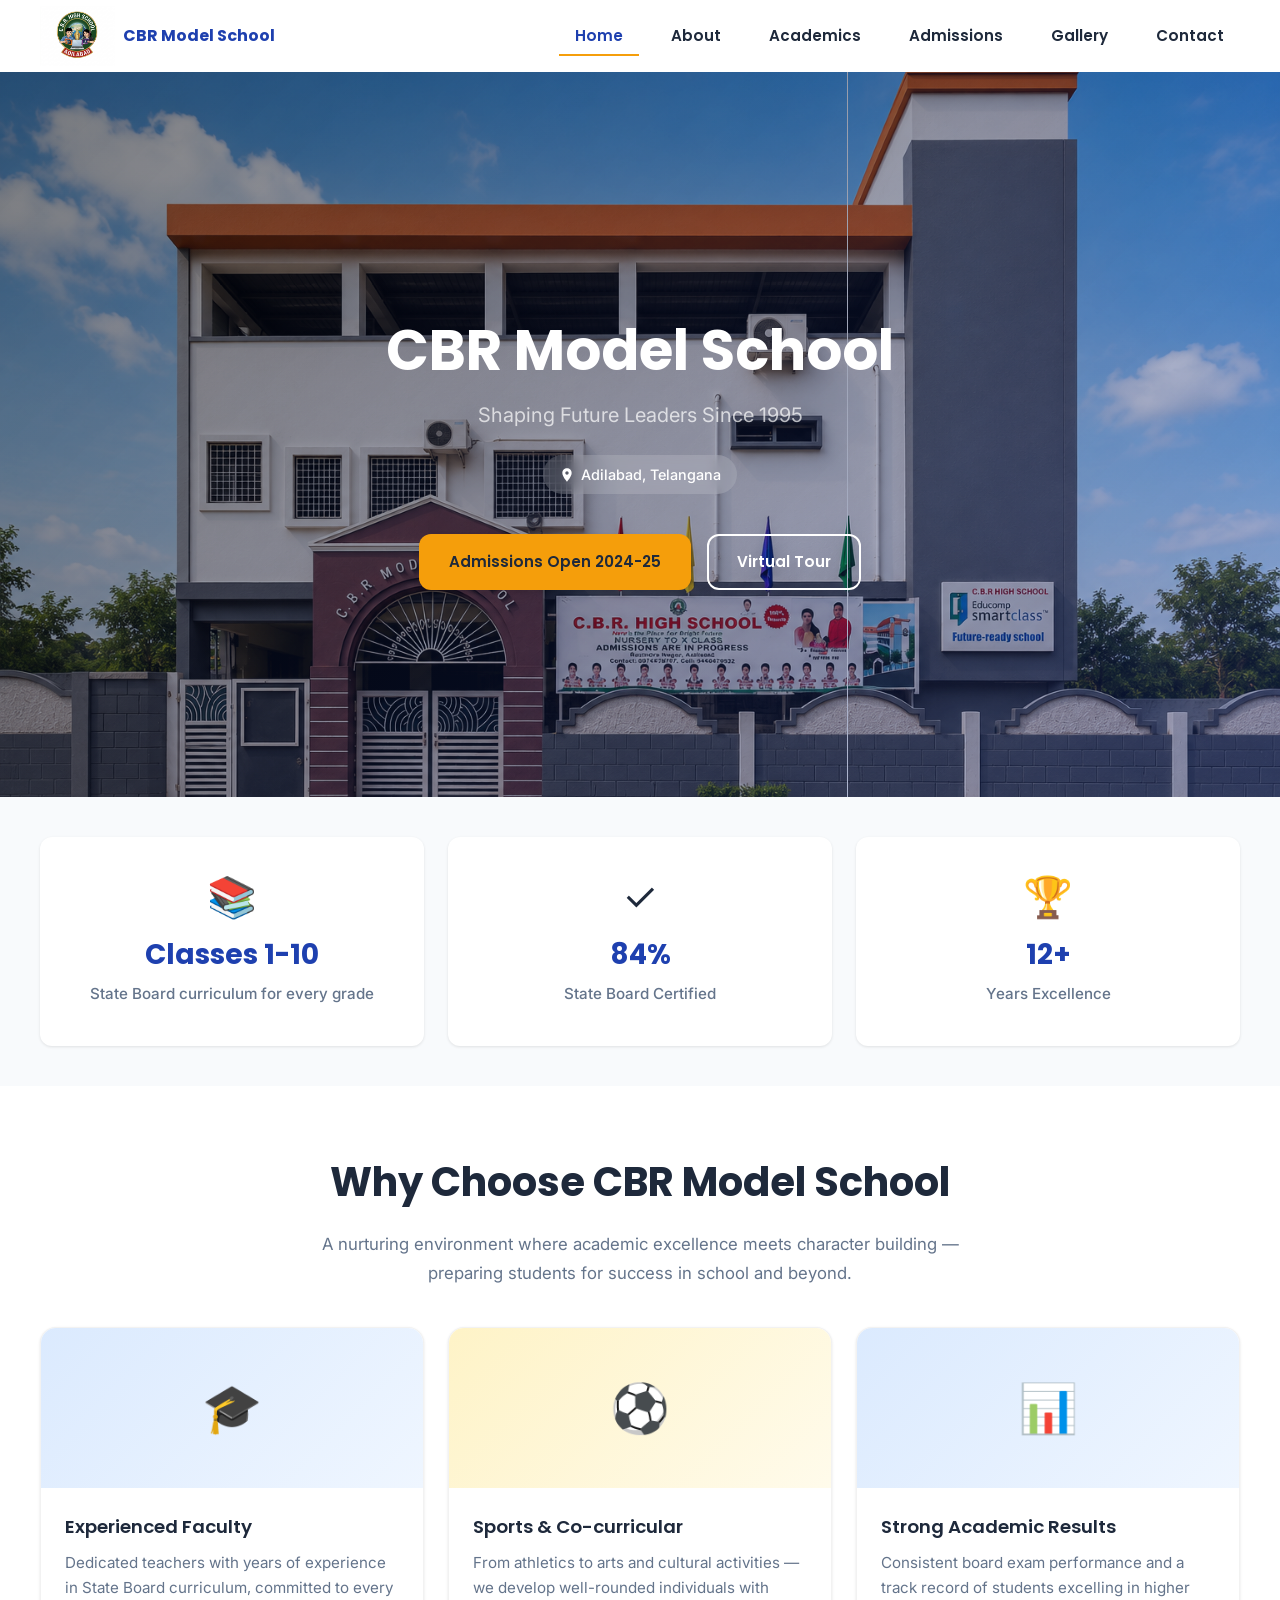
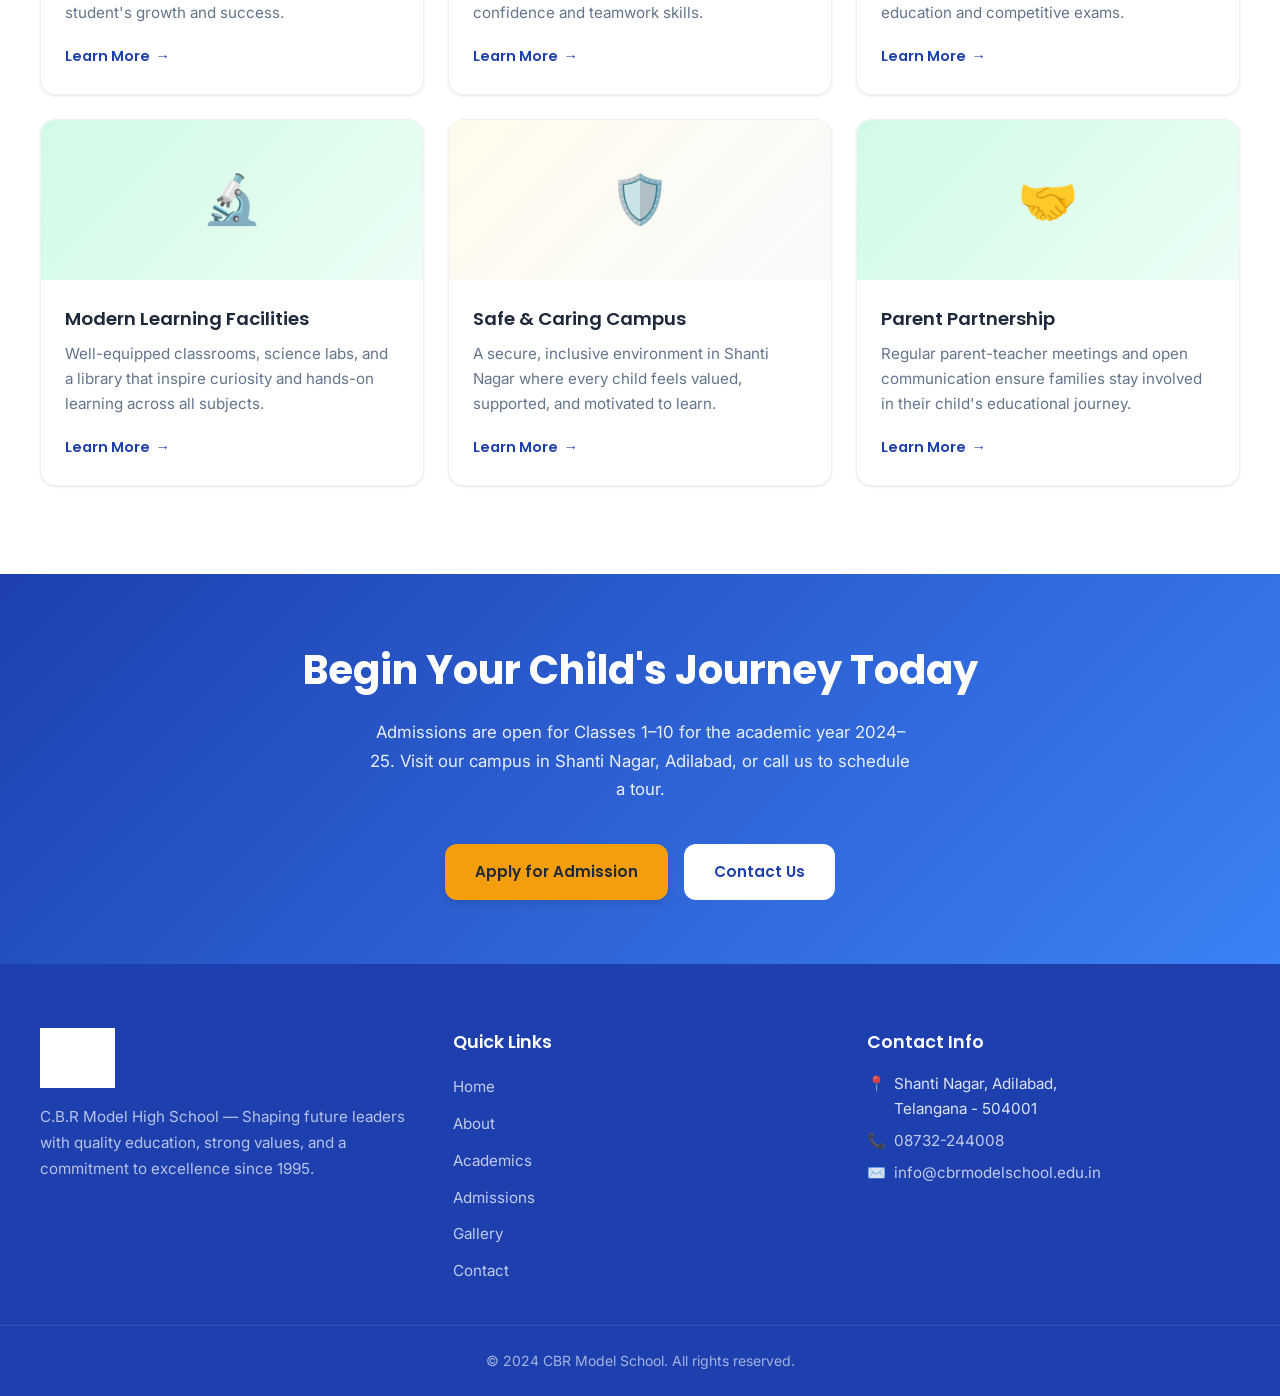
==== index.html @ 26ffc4a9 "Add CBR Model School homepage and site foundation. Ship the production-ready landing page with style" ====
<!DOCTYPE html>
<html lang="en">
<head>
  <meta charset="UTF-8">
  <meta name="viewport" content="width=device-width, initial-scale=1.0">
  <meta name="description" content="CBR Model High School in Adilabad, Telangana — Classes 1-10, State Board. Shaping future leaders with quality education since 1995.">
  <meta name="keywords" content="CBR Model School, Adilabad school, Telangana education, State Board school, classes 1-10">
  <meta name="author" content="CBR Model School">

  <!-- Open Graph / Social Sharing -->
  <meta property="og:type" content="website">
  <meta property="og:title" content="CBR Model School - Adilabad | Classes 1-10 State Board">
  <meta property="og:description" content="C.B.R Model High School — Co-educational private school offering State Board education from Classes 1-10 in Shanti Nagar, Adilabad.">
  <meta property="og:image" content="images/hero-building.png">
  <meta property="og:locale" content="en_IN">
  <meta name="twitter:card" content="summary_large_image">
  <meta name="twitter:title" content="CBR Model School - Adilabad">
  <meta name="twitter:description" content="Shaping Future Leaders Since 1995 — Classes 1-10, State Board">

  <title>CBR Model School - Adilabad | Classes 1-10 State Board</title>

  <!-- Google Fonts -->
  <link rel="preconnect" href="https://fonts.googleapis.com">
  <link rel="preconnect" href="https://fonts.gstatic.com" crossorigin>
  <link href="https://fonts.googleapis.com/css2?family=Inter:wght@300;400;500&family=Poppins:wght@400;600;700&display=swap" rel="stylesheet">

  <!-- Stylesheets -->
  <link rel="stylesheet" href="css/reset.css">
  <link rel="stylesheet" href="css/variables.css">
  <link rel="stylesheet" href="css/style.css">

  <!-- Favicon (to be added) -->
  <!-- <link rel="icon" href="images/favicon.ico" type="image/x-icon"> -->
</head>
<body>

  <!-- Skip to main content -->
  <a href="#main-content" class="skip-link">Skip to main content</a>

  <!-- ================================================================
       Header / Navigation
       ================================================================ -->
  <header class="site-header" role="banner">
    <div class="container navbar">
      <a href="#hero" class="navbar__logo" aria-label="CBR Model School — Home">
        <img src="images/logo.png" alt="CBR Model School logo" width="60" height="60">
        <span class="navbar__brand">CBR Model School</span>
      </a>

      <button
        class="nav-toggle"
        type="button"
        aria-label="Toggle navigation menu"
        aria-expanded="false"
        aria-controls="primary-navigation"
      >
        <span class="nav-toggle__line"></span>
        <span class="nav-toggle__line"></span>
        <span class="nav-toggle__line"></span>
      </button>

      <nav id="primary-navigation" class="nav-menu" aria-label="Primary navigation">
        <a href="#hero" class="nav-link is-active">Home</a>
        <a href="about.html" class="nav-link">About</a>
        <a href="academics.html" class="nav-link">Academics</a>
        <a href="admissions.html" class="nav-link">Admissions</a>
        <a href="gallery.html" class="nav-link">Gallery</a>
        <a href="contact.html" class="nav-link">Contact</a>
      </nav>
    </div>
  </header>

  <!-- ================================================================
       Main Content
       ================================================================ -->
  <main id="main-content">

    <!-- Hero Section -->
    <section id="hero" class="hero" aria-label="Welcome">
      <div class="hero__background" aria-hidden="true"></div>
      <div class="hero__overlay" aria-hidden="true"></div>

      <div class="hero__content">
        <h1 class="hero__title">CBR Model School</h1>
        <p class="hero__tagline">Shaping Future Leaders Since 1995</p>

        <div class="hero__location">
          <svg width="16" height="16" viewBox="0 0 24 24" fill="currentColor" aria-hidden="true">
            <path d="M12 2C8.13 2 5 5.13 5 9c0 5.25 7 13 7 13s7-7.75 7-13c0-3.87-3.13-7-7-7zm0 9.5c-1.38 0-2.5-1.12-2.5-2.5s1.12-2.5 2.5-2.5 2.5 1.12 2.5 2.5-1.12 2.5-2.5 2.5z"/>
          </svg>
          Adilabad, Telangana
        </div>

        <div class="hero__actions">
          <a href="admissions.html" class="btn btn--primary">Admissions Open 2024-25</a>
          <a href="gallery.html" class="btn btn--outline">Virtual Tour</a>
        </div>
      </div>
    </section>

    <!-- Quick Stats -->
    <section id="stats" class="stats section" aria-labelledby="stats-heading">
      <div class="container">
        <h2 id="stats-heading" class="visually-hidden">School Highlights</h2>
        <div class="stats__grid">

          <article class="stat-card">
            <div class="stat-card__icon" aria-hidden="true">📚</div>
            <p class="stat-card__number">Classes 1-10</p>
            <p class="stat-card__label">State Board curriculum for every grade</p>
          </article>

          <article class="stat-card">
            <div class="stat-card__icon" aria-hidden="true">✓</div>
            <p class="stat-card__number">
              <span data-count="100" data-suffix="%">0%</span>
            </p>
            <p class="stat-card__label">State Board Certified</p>
          </article>

          <article class="stat-card">
            <div class="stat-card__icon" aria-hidden="true">🏆</div>
            <p class="stat-card__number">
              <span data-count="15" data-suffix="+">0+</span>
            </p>
            <p class="stat-card__label">Years Excellence</p>
          </article>

        </div>
      </div>
    </section>

    <!-- Why Choose Us -->
    <section id="features" class="features section" aria-labelledby="features-heading">
      <div class="container">
        <header class="section__header">
          <h2 id="features-heading" class="section__title">Why Choose CBR Model School</h2>
          <p class="section__subtitle">
            A nurturing environment where academic excellence meets character building —
            preparing students for success in school and beyond.
          </p>
        </header>

        <div class="features__grid">

          <article class="feature-card">
            <div class="feature-card__image feature-card__image--blue" aria-hidden="true">🎓</div>
            <div class="feature-card__body">
              <h3 class="feature-card__title">Experienced Faculty</h3>
              <p class="feature-card__text">
                Dedicated teachers with years of experience in State Board curriculum,
                committed to every student's growth and success.
              </p>
              <a href="about.html" class="feature-card__link">
                Learn More <span aria-hidden="true">→</span>
              </a>
            </div>
          </article>

          <article class="feature-card">
            <div class="feature-card__image feature-card__image--green" aria-hidden="true">🔬</div>
            <div class="feature-card__body">
              <h3 class="feature-card__title">Modern Learning Facilities</h3>
              <p class="feature-card__text">
                Well-equipped classrooms, science labs, and a library that inspire
                curiosity and hands-on learning across all subjects.
              </p>
              <a href="academics.html" class="feature-card__link">
                Learn More <span aria-hidden="true">→</span>
              </a>
            </div>
          </article>

          <article class="feature-card">
            <div class="feature-card__image feature-card__image--orange" aria-hidden="true">⚽</div>
            <div class="feature-card__body">
              <h3 class="feature-card__title">Sports &amp; Co-curricular</h3>
              <p class="feature-card__text">
                From athletics to arts and cultural activities — we develop well-rounded
                individuals with confidence and teamwork skills.
              </p>
              <a href="gallery.html" class="feature-card__link">
                Learn More <span aria-hidden="true">→</span>
              </a>
            </div>
          </article>

          <article class="feature-card">
            <div class="feature-card__image" aria-hidden="true">🛡️</div>
            <div class="feature-card__body">
              <h3 class="feature-card__title">Safe &amp; Caring Campus</h3>
              <p class="feature-card__text">
                A secure, inclusive environment in Shanti Nagar where every child feels
                valued, supported, and motivated to learn.
              </p>
              <a href="about.html" class="feature-card__link">
                Learn More <span aria-hidden="true">→</span>
              </a>
            </div>
          </article>

          <article class="feature-card">
            <div class="feature-card__image feature-card__image--blue" aria-hidden="true">📊</div>
            <div class="feature-card__body">
              <h3 class="feature-card__title">Strong Academic Results</h3>
              <p class="feature-card__text">
                Consistent board exam performance and a track record of students
                excelling in higher education and competitive exams.
              </p>
              <a href="academics.html" class="feature-card__link">
                Learn More <span aria-hidden="true">→</span>
              </a>
            </div>
          </article>

          <article class="feature-card">
            <div class="feature-card__image feature-card__image--green" aria-hidden="true">🤝</div>
            <div class="feature-card__body">
              <h3 class="feature-card__title">Parent Partnership</h3>
              <p class="feature-card__text">
                Regular parent-teacher meetings and open communication ensure
                families stay involved in their child's educational journey.
              </p>
              <a href="contact.html" class="feature-card__link">
                Learn More <span aria-hidden="true">→</span>
              </a>
            </div>
          </article>

        </div>
      </div>
    </section>

    <!-- Admissions CTA -->
    <section id="cta" class="cta section" aria-labelledby="cta-heading">
      <div class="container">
        <h2 id="cta-heading" class="cta__title">Begin Your Child's Journey Today</h2>
        <p class="cta__text">
          Admissions are open for Classes 1–10 for the academic year 2024–25.
          Visit our campus in Shanti Nagar, Adilabad, or call us to schedule a tour.
        </p>
        <div class="cta__actions">
          <a href="admissions.html" class="btn btn--primary">Apply for Admission</a>
          <a href="contact.html" class="btn btn--white">Contact Us</a>
        </div>
      </div>
    </section>

  </main>

  <!-- ================================================================
       Footer
       ================================================================ -->
  <footer class="site-footer" role="contentinfo">
    <div class="container footer__grid">

      <div class="footer__brand">
        <div class="footer__logo">
          <img src="images/logo.png" alt="CBR Model School" width="60" height="60" loading="lazy">
        </div>
        <p class="footer__tagline">
          C.B.R Model High School — Shaping future leaders with quality education,
          strong values, and a commitment to excellence since 1995.
        </p>
      </div>

      <nav aria-label="Footer quick links">
        <h3 class="footer__heading">Quick Links</h3>
        <ul class="footer__links">
          <li><a href="index.html">Home</a></li>
          <li><a href="about.html">About</a></li>
          <li><a href="academics.html">Academics</a></li>
          <li><a href="admissions.html">Admissions</a></li>
          <li><a href="gallery.html">Gallery</a></li>
          <li><a href="contact.html">Contact</a></li>
        </ul>
      </nav>

      <aside class="footer__info">
        <h3 class="footer__heading">Contact Info</h3>
        <ul class="footer__contact">
          <li>
            <span aria-hidden="true">📍</span>
            <address style="font-style: normal;">
              Shanti Nagar, Adilabad,<br>
              Telangana - 504001
            </address>
          </li>
          <li>
            <span aria-hidden="true">📞</span>
            <a href="tel:+918732244008">08732-244008</a>
          </li>
          <li>
            <span aria-hidden="true">✉️</span>
            <a href="mailto:info@cbrmodelschool.edu.in">info@cbrmodelschool.edu.in</a>
          </li>
        </ul>
      </aside>

    </div>

    <div class="footer__bottom">
      <div class="container">
        <p>&copy; 2024 CBR Model School. All rights reserved.</p>
      </div>
    </div>
  </footer>

  <script src="js/main.js" defer></script>
</body>
</html>
---- css/variables.css ----
/* ==========================================================================
   Design Tokens — CBR Model School
   ========================================================================== */

:root {
  /* Colors — school theme */
  --primary: #1e40af;
  --primary-light: #3b82f6;
  --secondary: #f59e0b;
  --accent: #10b981;
  --text-dark: #1e293b;
  --text-light: #64748b;
  --bg-white: #ffffff;
  --bg-light: #f8fafc;
  --bg-cream: #fffbeb;

  /* Typography */
  --font-heading: 'Poppins', sans-serif;
  --font-body: 'Inter', sans-serif;
  --font-size-h1: clamp(2rem, 5vw, 3.5rem);
  --font-size-h2: clamp(1.5rem, 4vw, 2.5rem);
  --font-size-h3: clamp(1.25rem, 3vw, 1.75rem);
  --font-size-body: clamp(1rem, 2vw, 1.125rem);

  /* Spacing — Pinterest-style generous whitespace */
  --spacing-xs: 0.5rem;
  --spacing-sm: 1rem;
  --spacing-md: 1.5rem;
  --spacing-lg: 2.5rem;
  --spacing-xl: 4rem;

  /* Borders & shadows */
  --radius-sm: 8px;
  --radius-md: 12px;
  --radius-lg: 16px;
  --shadow-sm: 0 1px 3px rgba(0, 0, 0, 0.1);
  --shadow-md: 0 4px 6px rgba(0, 0, 0, 0.1);
  --shadow-lg: 0 10px 25px rgba(0, 0, 0, 0.15);
  --shadow-hover: 0 15px 35px rgba(0, 0, 0, 0.2);

  /* Layout helpers */
  --header-height: 72px;
  --container-max: 1200px;
  --transition-base: 0.3s ease;
}
---- css/style.css ----
/* ==========================================================================
   CBR Model School — Main Stylesheet
   Mobile-first, Pinterest-inspired card layout
   ========================================================================== */

/* --------------------------------------------------------------------------
   Base
   -------------------------------------------------------------------------- */
body {
  font-family: var(--font-body);
  font-size: var(--font-size-body);
  color: var(--text-dark);
  background-color: var(--bg-white);
}

body.nav-open {
  overflow: hidden;
}

.container {
  width: min(100% - 2rem, var(--container-max));
  margin-inline: auto;
}

.section {
  padding-block: var(--spacing-xl);
}

.section__header {
  text-align: center;
  max-width: 640px;
  margin-inline: auto;
  margin-bottom: var(--spacing-lg);
}

.section__title {
  font-family: var(--font-heading);
  font-size: var(--font-size-h2);
  font-weight: 700;
  color: var(--text-dark);
  margin-bottom: var(--spacing-sm);
}

.section__subtitle {
  color: var(--text-light);
  font-size: 1.05rem;
  line-height: 1.7;
}

/* Screen-reader only text */
.visually-hidden {
  position: absolute;
  width: 1px;
  height: 1px;
  padding: 0;
  margin: -1px;
  overflow: hidden;
  clip: rect(0, 0, 0, 0);
  white-space: nowrap;
  border: 0;
}

/* Skip link for accessibility */
.skip-link {
  position: absolute;
  top: -100%;
  left: var(--spacing-sm);
  z-index: 9999;
  padding: var(--spacing-xs) var(--spacing-sm);
  background: var(--primary);
  color: var(--bg-white);
  border-radius: var(--radius-sm);
  font-weight: 600;
}

.skip-link:focus {
  top: var(--spacing-sm);
}

/* --------------------------------------------------------------------------
   Buttons
   -------------------------------------------------------------------------- */
.btn {
  display: inline-flex;
  align-items: center;
  justify-content: center;
  gap: 0.5rem;
  padding: 0.875rem 1.75rem;
  font-family: var(--font-heading);
  font-weight: 600;
  font-size: 0.95rem;
  border-radius: var(--radius-md);
  border: 2px solid transparent;
  transition: transform var(--transition-base), box-shadow var(--transition-base),
    background-color var(--transition-base), color var(--transition-base),
    border-color var(--transition-base);
  cursor: pointer;
  text-align: center;
}

.btn:hover {
  transform: translateY(-2px);
}

.btn--primary {
  background-color: var(--secondary);
  color: var(--text-dark);
  box-shadow: var(--shadow-md);
}

.btn--primary:hover {
  background-color: #d97706;
  box-shadow: var(--shadow-hover);
}

.btn--outline {
  background-color: transparent;
  color: var(--bg-white);
  border-color: var(--bg-white);
}

.btn--outline:hover {
  background-color: rgba(255, 255, 255, 0.12);
  box-shadow: var(--shadow-md);
}

.btn--white {
  background-color: var(--bg-white);
  color: var(--primary);
}

.btn--white:hover {
  box-shadow: var(--shadow-hover);
}

/* --------------------------------------------------------------------------
   Header / Navbar
   -------------------------------------------------------------------------- */
.site-header {
  position: fixed;
  top: 0;
  left: 0;
  right: 0;
  z-index: 1000;
  height: var(--header-height);
  background-color: rgba(255, 255, 255, 0.85);
  backdrop-filter: blur(0);
  -webkit-backdrop-filter: blur(0);
  transition: background-color var(--transition-base), box-shadow var(--transition-base),
    backdrop-filter var(--transition-base);
}

.site-header.scrolled {
  background-color: rgba(255, 255, 255, 0.92);
  backdrop-filter: blur(12px);
  -webkit-backdrop-filter: blur(12px);
  box-shadow: var(--shadow-md);
}

.navbar {
  display: flex;
  align-items: center;
  justify-content: space-between;
  height: 100%;
}

.navbar__logo {
  display: flex;
  align-items: center;
  gap: var(--spacing-xs);
  flex-shrink: 0;
}

.navbar__logo img {
  max-height: 45px;
  width: auto;
  object-fit: contain;
}

.navbar__brand {
  font-family: var(--font-heading);
  font-weight: 700;
  font-size: 1rem;
  color: var(--primary);
  display: none;
}

.nav-toggle {
  display: flex;
  flex-direction: column;
  justify-content: center;
  gap: 5px;
  width: 44px;
  height: 44px;
  padding: 10px;
  z-index: 1001;
}

.nav-toggle__line {
  display: block;
  width: 100%;
  height: 3px;
  background-color: var(--primary);
  border-radius: 2px;
  transition: transform var(--transition-base), opacity var(--transition-base);
}

.nav-toggle.is-active .nav-toggle__line:nth-child(1) {
  transform: translateY(8px) rotate(45deg);
}

.nav-toggle.is-active .nav-toggle__line:nth-child(2) {
  opacity: 0;
}

.nav-toggle.is-active .nav-toggle__line:nth-child(3) {
  transform: translateY(-8px) rotate(-45deg);
}

.nav-menu {
  position: fixed;
  inset: 0;
  top: var(--header-height);
  background-color: var(--bg-white);
  display: flex;
  flex-direction: column;
  align-items: center;
  justify-content: center;
  gap: var(--spacing-md);
  transform: translateX(100%);
  transition: transform var(--transition-base);
  box-shadow: var(--shadow-lg);
}

.nav-menu.is-open {
  transform: translateX(0);
}

.nav-link {
  font-family: var(--font-heading);
  font-weight: 600;
  font-size: 1.125rem;
  color: var(--text-dark);
  padding: var(--spacing-xs) var(--spacing-sm);
  position: relative;
  transition: color var(--transition-base);
}

.nav-link::after {
  content: '';
  position: absolute;
  bottom: 0;
  left: 50%;
  width: 0;
  height: 2px;
  background-color: var(--secondary);
  transition: width var(--transition-base), left var(--transition-base);
}

.nav-link:hover,
.nav-link.is-active {
  color: var(--primary);
}

.nav-link:hover::after,
.nav-link.is-active::after {
  width: 100%;
  left: 0;
}

/* --------------------------------------------------------------------------
   Hero Section
   -------------------------------------------------------------------------- */
.hero {
  position: relative;
  display: flex;
  align-items: center;
  justify-content: center;
  min-height: 70vh;
  margin-top: var(--header-height);
  overflow: hidden;
}

.hero__background {
  position: absolute;
  inset: 0;
  background-image: url('../images/hero-building.png');
  background-size: cover;
  background-position: center;
  background-repeat: no-repeat;
  will-change: transform;
  z-index: 0;
}

.hero__overlay {
  position: absolute;
  inset: 0;
  background: linear-gradient(
    135deg,
    rgba(0, 0, 0, 0.5) 0%,
    rgba(30, 64, 175, 0.3) 100%
  );
  z-index: 1;
}

.hero__content {
  position: relative;
  z-index: 2;
  text-align: center;
  padding: var(--spacing-lg) var(--spacing-sm);
  max-width: 800px;
}

.hero__title {
  font-family: var(--font-heading);
  font-size: var(--font-size-h1);
  font-weight: 700;
  color: var(--bg-white);
  margin-bottom: var(--spacing-sm);
  line-height: 1.15;
}

.hero__tagline {
  font-size: clamp(1rem, 2.5vw, 1.25rem);
  color: rgba(255, 255, 255, 0.7);
  margin-bottom: var(--spacing-md);
  font-weight: 400;
}

.hero__location {
  display: inline-flex;
  align-items: center;
  gap: 0.4rem;
  padding: 0.5rem 1rem;
  background-color: rgba(255, 255, 255, 0.15);
  backdrop-filter: blur(8px);
  border-radius: 999px;
  color: var(--bg-white);
  font-size: 0.9rem;
  font-weight: 500;
  margin-bottom: var(--spacing-lg);
}

.hero__location svg {
  flex-shrink: 0;
}

.hero__actions {
  display: flex;
  flex-direction: column;
  gap: var(--spacing-sm);
  align-items: center;
}

/* --------------------------------------------------------------------------
   Quick Stats Section
   -------------------------------------------------------------------------- */
.stats {
  background-color: var(--bg-light);
  margin-top: calc(var(--spacing-lg) * -1);
  position: relative;
  z-index: 3;
  padding-block: var(--spacing-lg);
}

.stats__grid {
  display: grid;
  grid-template-columns: 1fr;
  gap: var(--spacing-md);
}

.stat-card {
  background-color: var(--bg-white);
  border-radius: var(--radius-md);
  padding: var(--spacing-lg) var(--spacing-md);
  text-align: center;
  box-shadow: var(--shadow-sm);
  transition: transform var(--transition-base), box-shadow var(--transition-base);
}

.stat-card:hover {
  transform: translateY(-5px);
  box-shadow: var(--shadow-hover);
}

.stat-card__icon {
  font-size: 2.5rem;
  margin-bottom: var(--spacing-sm);
  line-height: 1;
}

.stat-card__number {
  font-family: var(--font-heading);
  font-size: var(--font-size-h3);
  font-weight: 700;
  color: var(--primary);
  margin-bottom: 0.25rem;
}

.stat-card__label {
  color: var(--text-light);
  font-size: 0.95rem;
  font-weight: 500;
}

/* --------------------------------------------------------------------------
   Features Section — Pinterest Masonry Grid
   -------------------------------------------------------------------------- */
.features {
  background-color: var(--bg-white);
}

.features__grid {
  column-count: 1;
  column-gap: var(--spacing-md);
}

.feature-card {
  break-inside: avoid;
  background-color: var(--bg-white);
  border-radius: var(--radius-lg);
  overflow: hidden;
  margin-bottom: var(--spacing-md);
  box-shadow: var(--shadow-sm);
  border: 1px solid rgba(0, 0, 0, 0.05);
  transition: transform var(--transition-base), box-shadow var(--transition-base);
}

.feature-card:hover {
  transform: translateY(-4px);
  box-shadow: var(--shadow-hover);
}

.feature-card__image {
  display: flex;
  align-items: center;
  justify-content: center;
  height: 160px;
  font-size: 3rem;
  background: linear-gradient(135deg, var(--bg-cream), var(--bg-light));
}

.feature-card__image--blue {
  background: linear-gradient(135deg, #dbeafe, #eff6ff);
}

.feature-card__image--green {
  background: linear-gradient(135deg, #d1fae5, #ecfdf5);
}

.feature-card__image--orange {
  background: linear-gradient(135deg, #fef3c7, #fffbeb);
}

.feature-card__body {
  padding: var(--spacing-md);
}

.feature-card__title {
  font-family: var(--font-heading);
  font-size: 1.15rem;
  font-weight: 600;
  color: var(--text-dark);
  margin-bottom: var(--spacing-xs);
}

.feature-card__text {
  color: var(--text-light);
  font-size: 0.95rem;
  line-height: 1.65;
  margin-bottom: var(--spacing-sm);
}

.feature-card__link {
  display: inline-flex;
  align-items: center;
  gap: 0.35rem;
  font-family: var(--font-heading);
  font-weight: 600;
  font-size: 0.9rem;
  color: var(--primary);
  transition: gap var(--transition-base), color var(--transition-base);
}

.feature-card__link:hover {
  color: var(--secondary);
  gap: 0.6rem;
}

/* --------------------------------------------------------------------------
   CTA Section
   -------------------------------------------------------------------------- */
.cta {
  background: linear-gradient(135deg, var(--primary) 0%, var(--primary-light) 100%);
  color: var(--bg-white);
  text-align: center;
}

.cta__title {
  font-family: var(--font-heading);
  font-size: var(--font-size-h2);
  font-weight: 700;
  margin-bottom: var(--spacing-sm);
}

.cta__text {
  font-size: 1.05rem;
  opacity: 0.9;
  max-width: 560px;
  margin-inline: auto;
  margin-bottom: var(--spacing-lg);
  line-height: 1.7;
}

.cta__actions {
  display: flex;
  flex-direction: column;
  gap: var(--spacing-sm);
  align-items: center;
}

/* --------------------------------------------------------------------------
   Footer
   -------------------------------------------------------------------------- */
.site-footer {
  background-color: var(--primary);
  color: rgba(255, 255, 255, 0.85);
  padding-top: var(--spacing-xl);
}

.footer__grid {
  display: grid;
  grid-template-columns: 1fr;
  gap: var(--spacing-lg);
  padding-bottom: var(--spacing-lg);
}

.footer__logo img {
  max-height: 60px;
  width: auto;
  margin-bottom: var(--spacing-sm);
  filter: brightness(0) invert(1);
}

.footer__tagline {
  font-size: 0.95rem;
  line-height: 1.7;
  opacity: 0.8;
}

.footer__heading {
  font-family: var(--font-heading);
  font-size: 1.1rem;
  font-weight: 600;
  color: var(--bg-white);
  margin-bottom: var(--spacing-sm);
}

.footer__links li + li,
.footer__contact li + li {
  margin-top: 0.5rem;
}

.footer__links a,
.footer__contact a {
  font-size: 0.95rem;
  opacity: 0.85;
  transition: opacity var(--transition-base), color var(--transition-base);
}

.footer__links a:hover,
.footer__contact a:hover {
  opacity: 1;
  color: var(--secondary);
}

.footer__contact li {
  display: flex;
  align-items: flex-start;
  gap: 0.5rem;
  font-size: 0.95rem;
  line-height: 1.6;
}

.footer__bottom {
  border-top: 1px solid rgba(255, 255, 255, 0.15);
  padding-block: var(--spacing-md);
  text-align: center;
  font-size: 0.875rem;
  opacity: 0.7;
}

/* --------------------------------------------------------------------------
   Tablet (768px+)
   -------------------------------------------------------------------------- */
@media (min-width: 768px) {
  .navbar__logo img {
    max-height: 55px;
  }

  .navbar__brand {
    display: block;
  }

  .nav-toggle {
    display: none;
  }

  .nav-menu {
    position: static;
    flex-direction: row;
    transform: none;
    background: transparent;
    box-shadow: none;
    gap: var(--spacing-xs);
  }

  .nav-link {
    font-size: 0.95rem;
  }

  .hero {
    min-height: 85vh;
  }

  .hero__actions {
    flex-direction: row;
    justify-content: center;
  }

  .stats__grid {
    grid-template-columns: repeat(3, 1fr);
  }

  .features__grid {
    column-count: 2;
  }

  .cta__actions {
    flex-direction: row;
    justify-content: center;
  }

  .footer__grid {
    grid-template-columns: repeat(3, 1fr);
  }
}

/* --------------------------------------------------------------------------
   Desktop (1024px+)
   -------------------------------------------------------------------------- */
@media (min-width: 1024px) {
  .navbar__logo img {
    max-height: 60px;
  }

  .nav-menu {
    gap: var(--spacing-sm);
  }

  .features__grid {
    column-count: 3;
  }
}
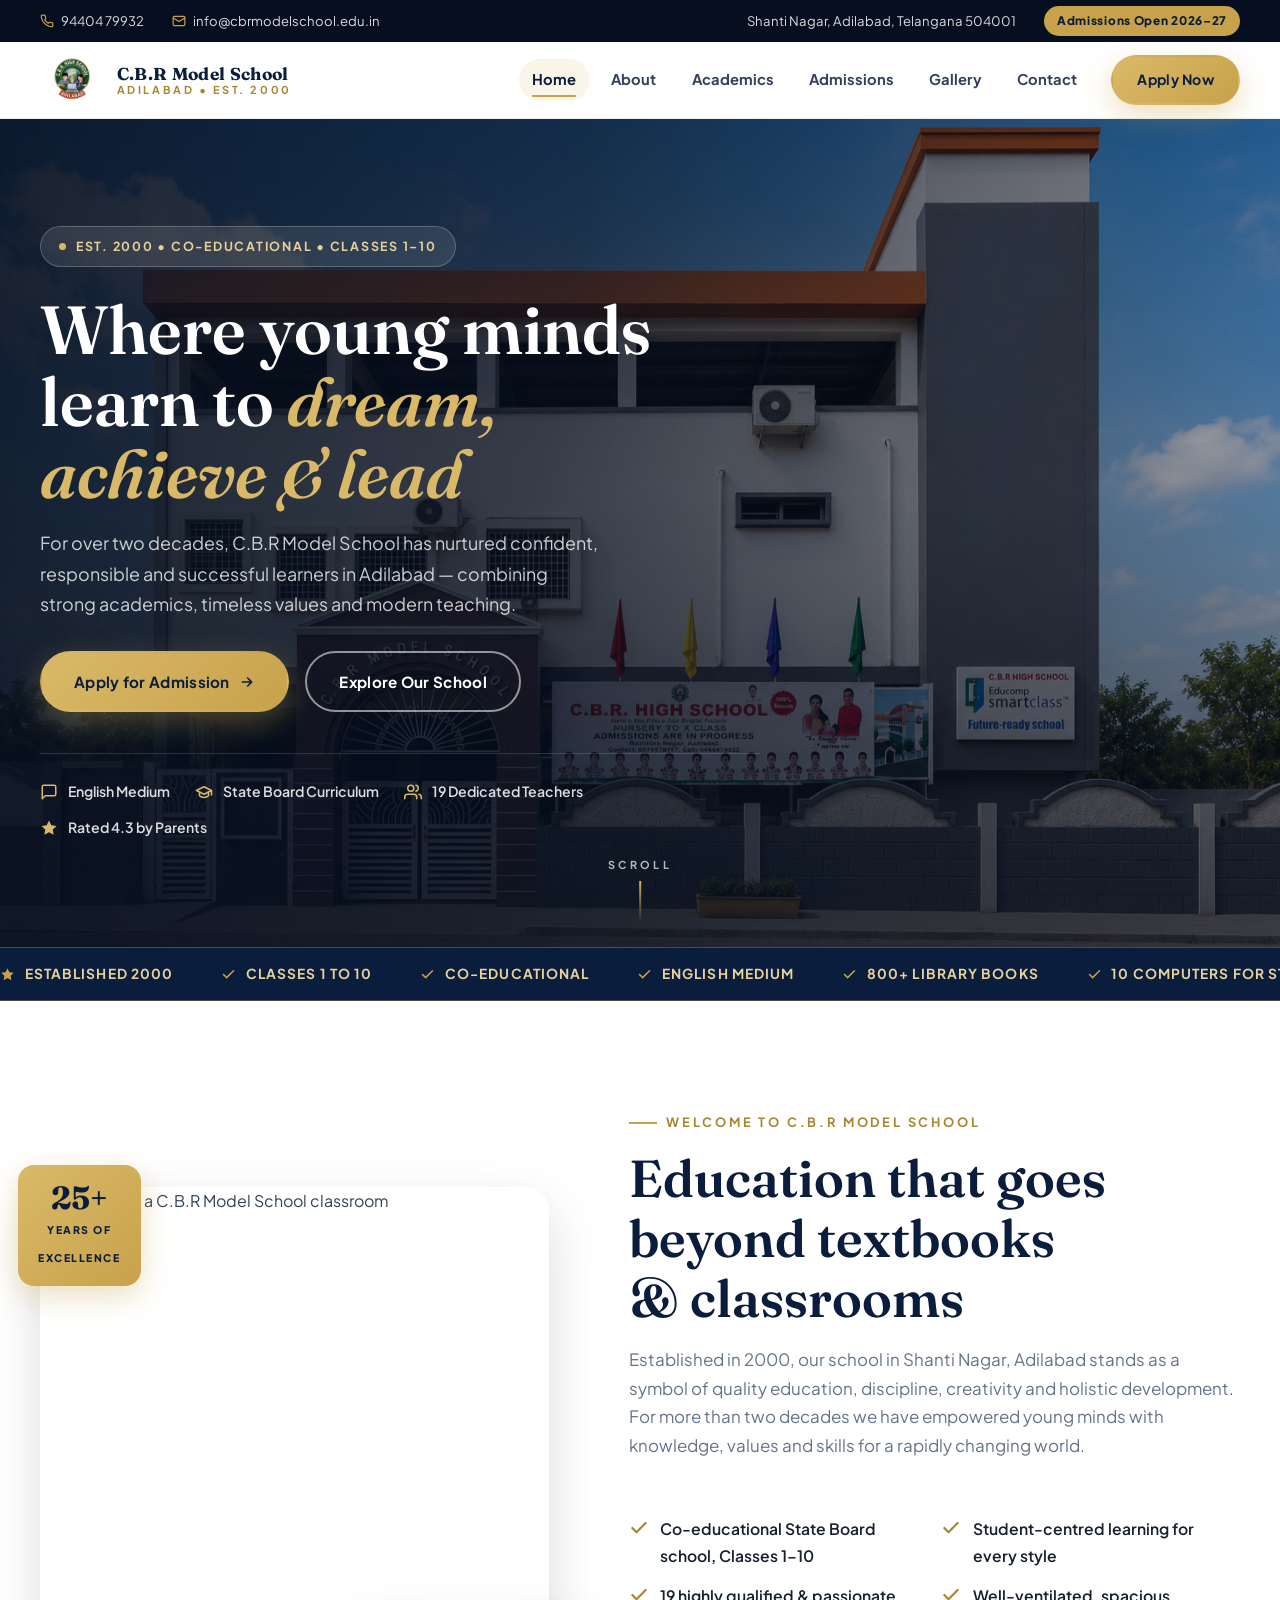
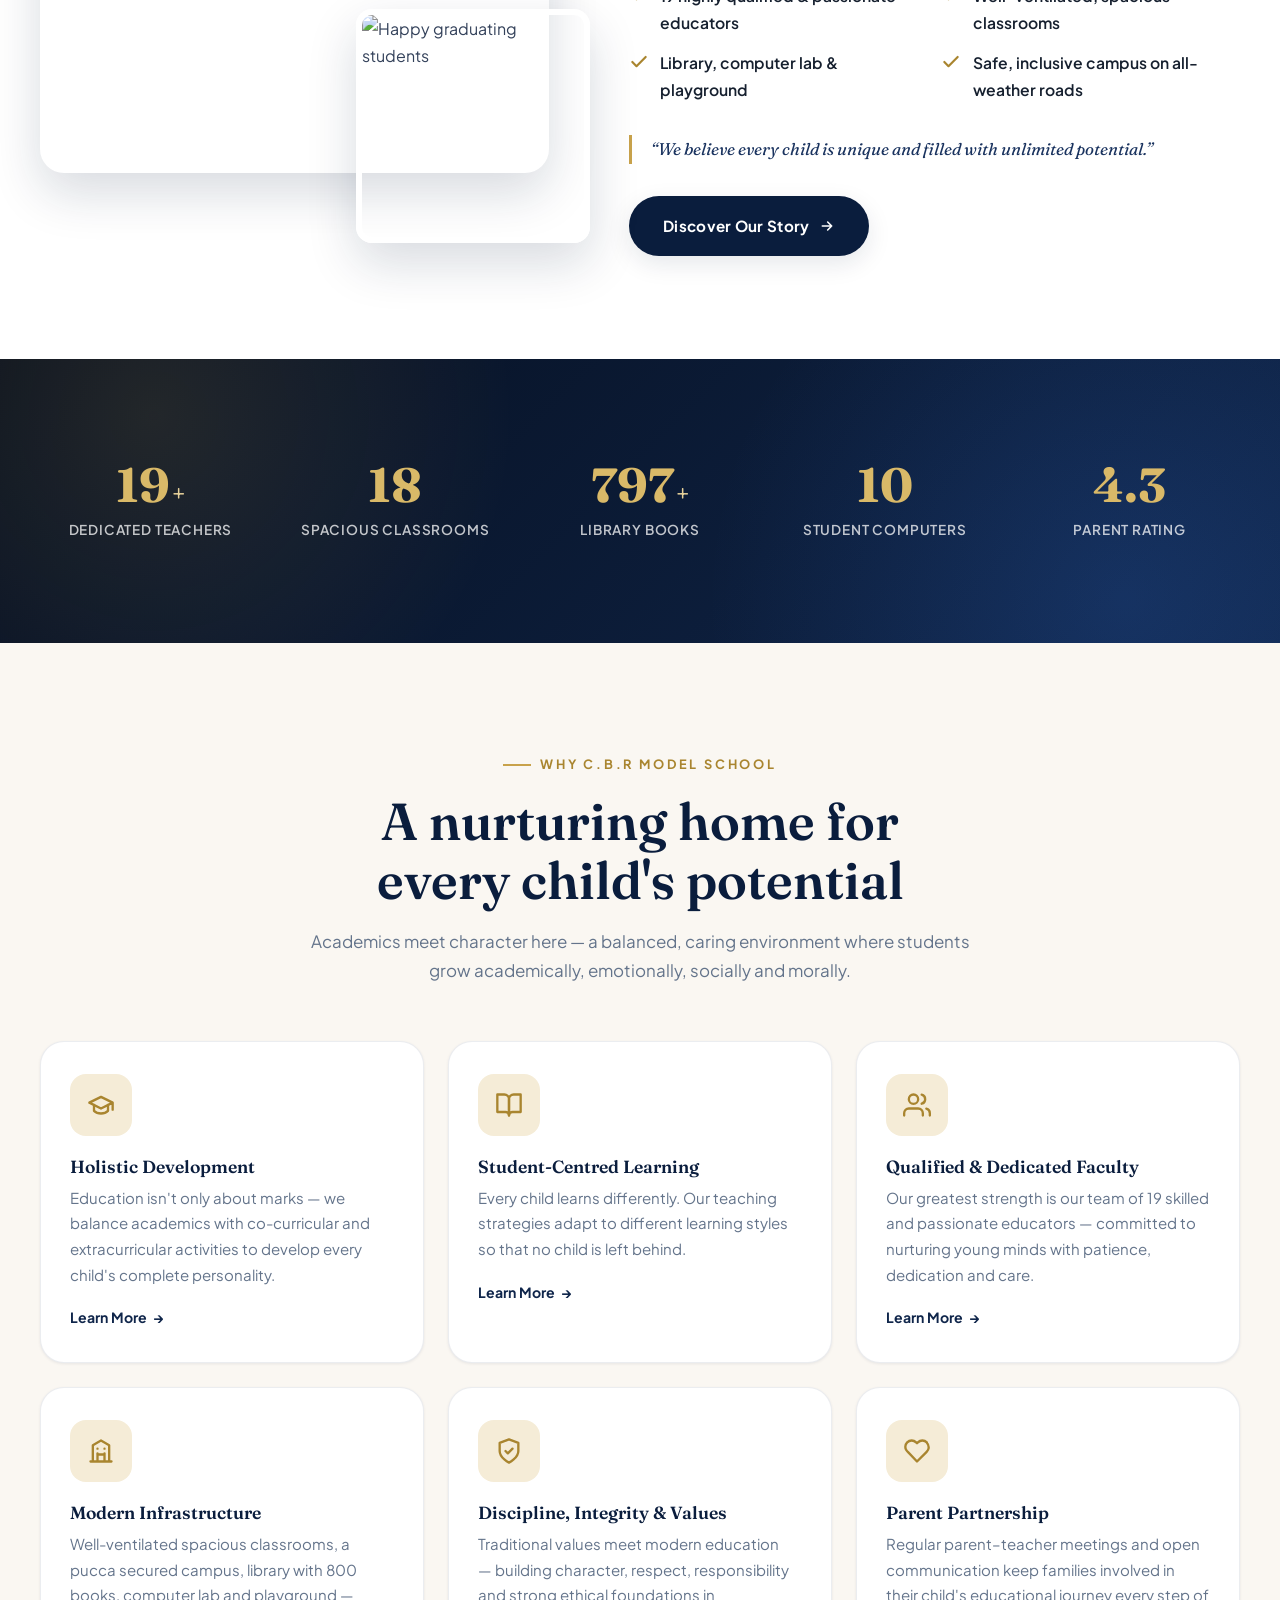
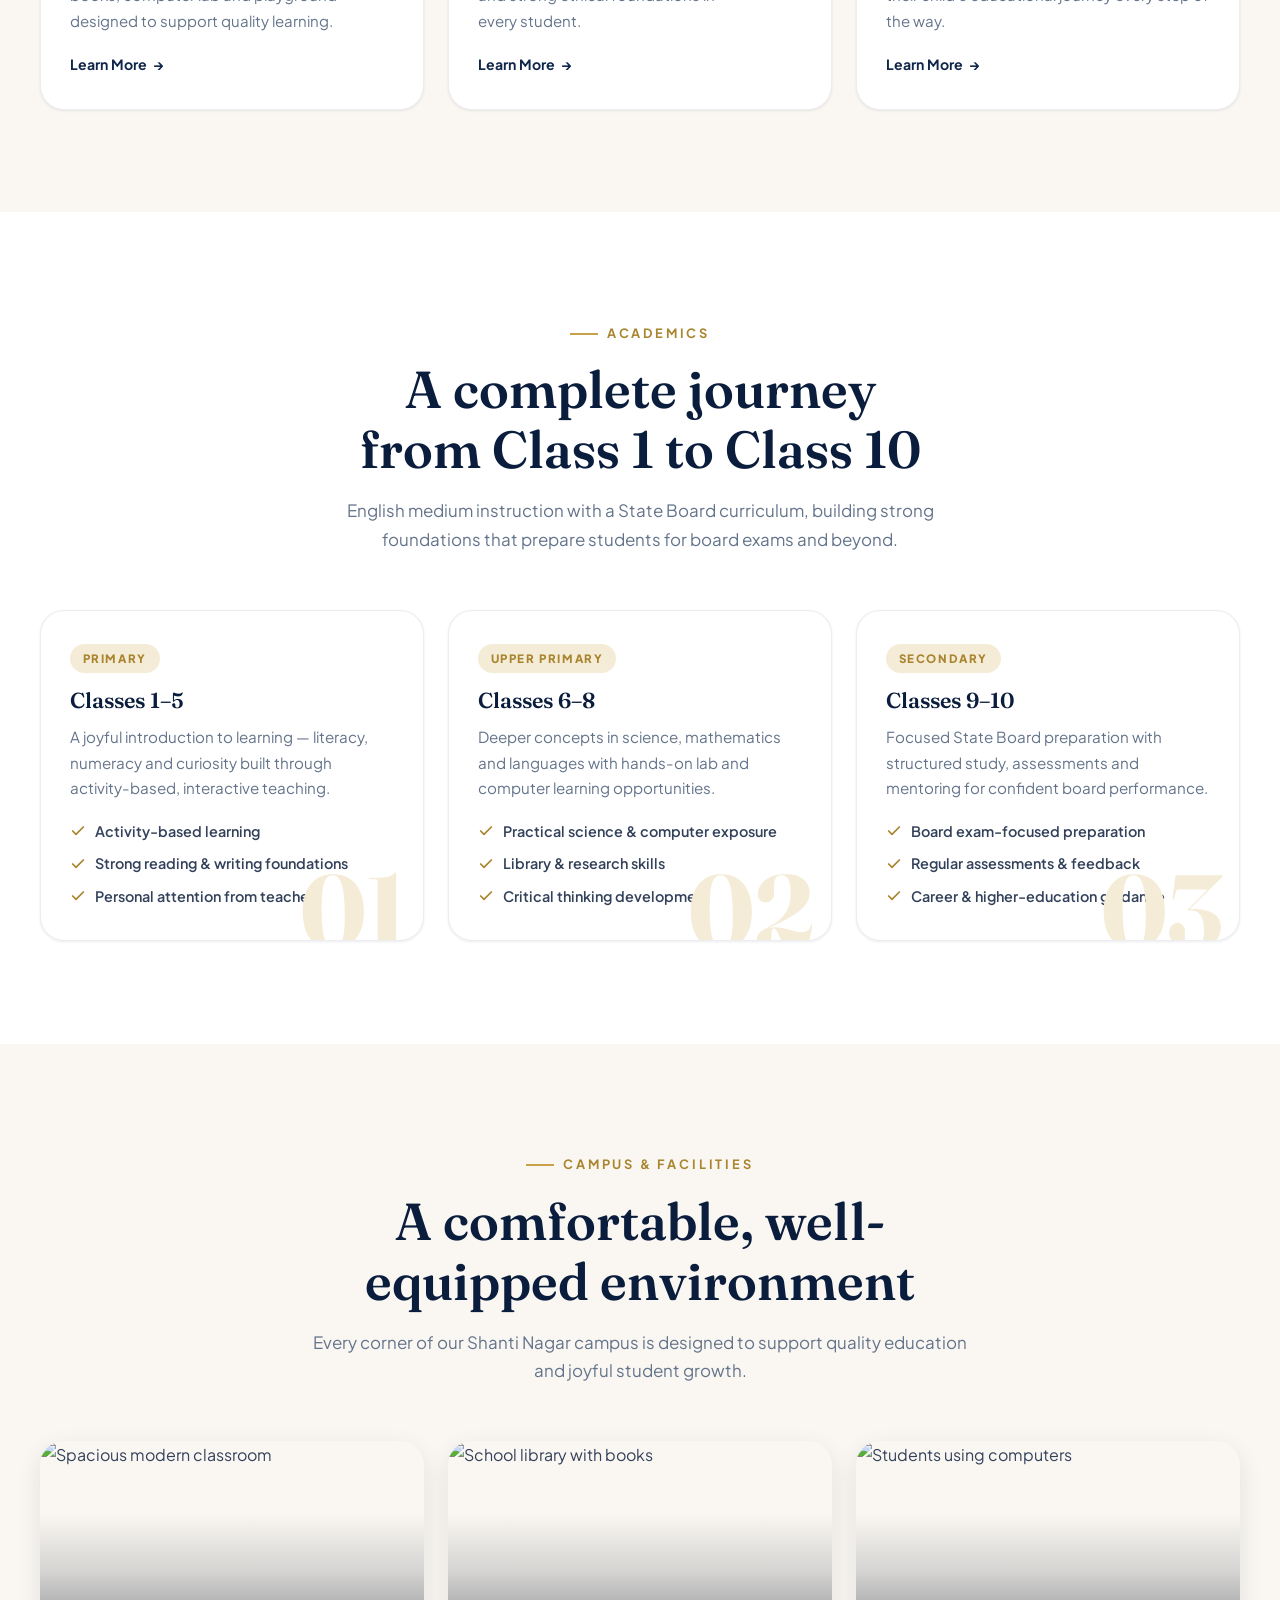
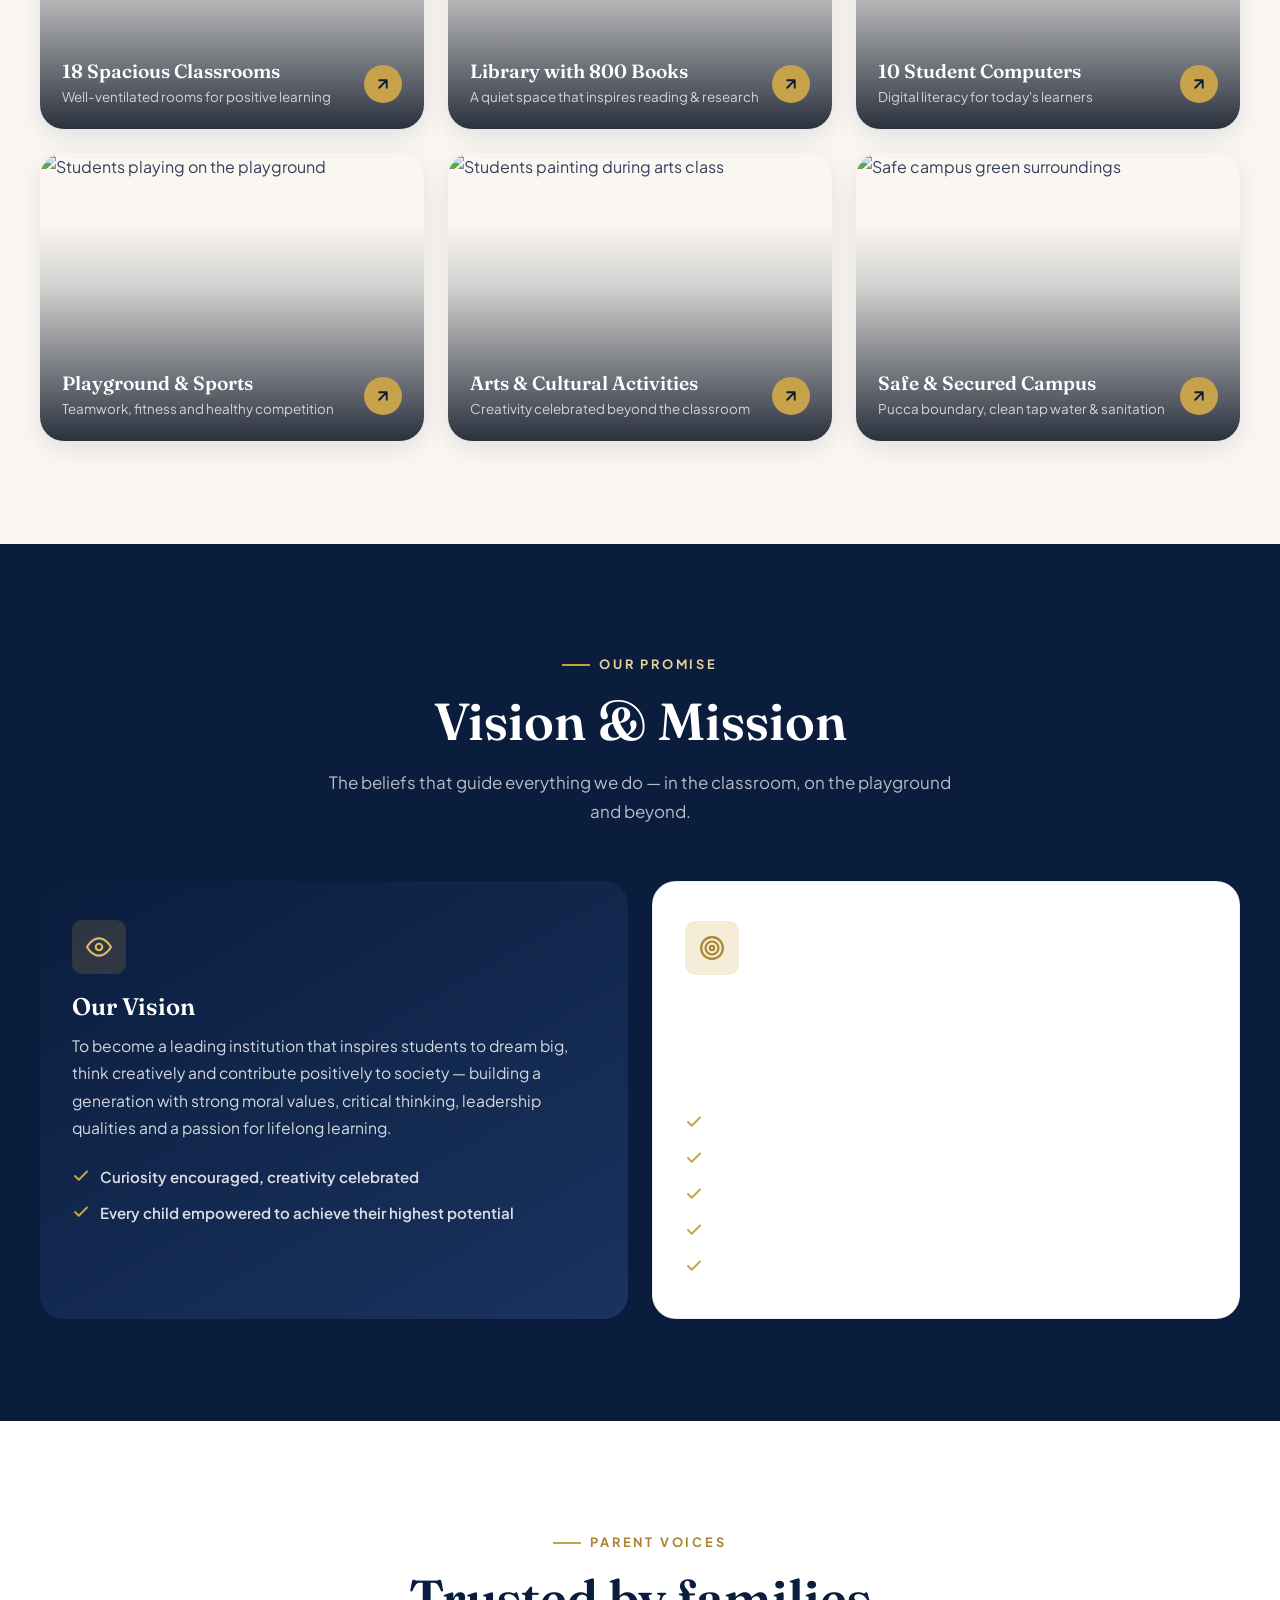
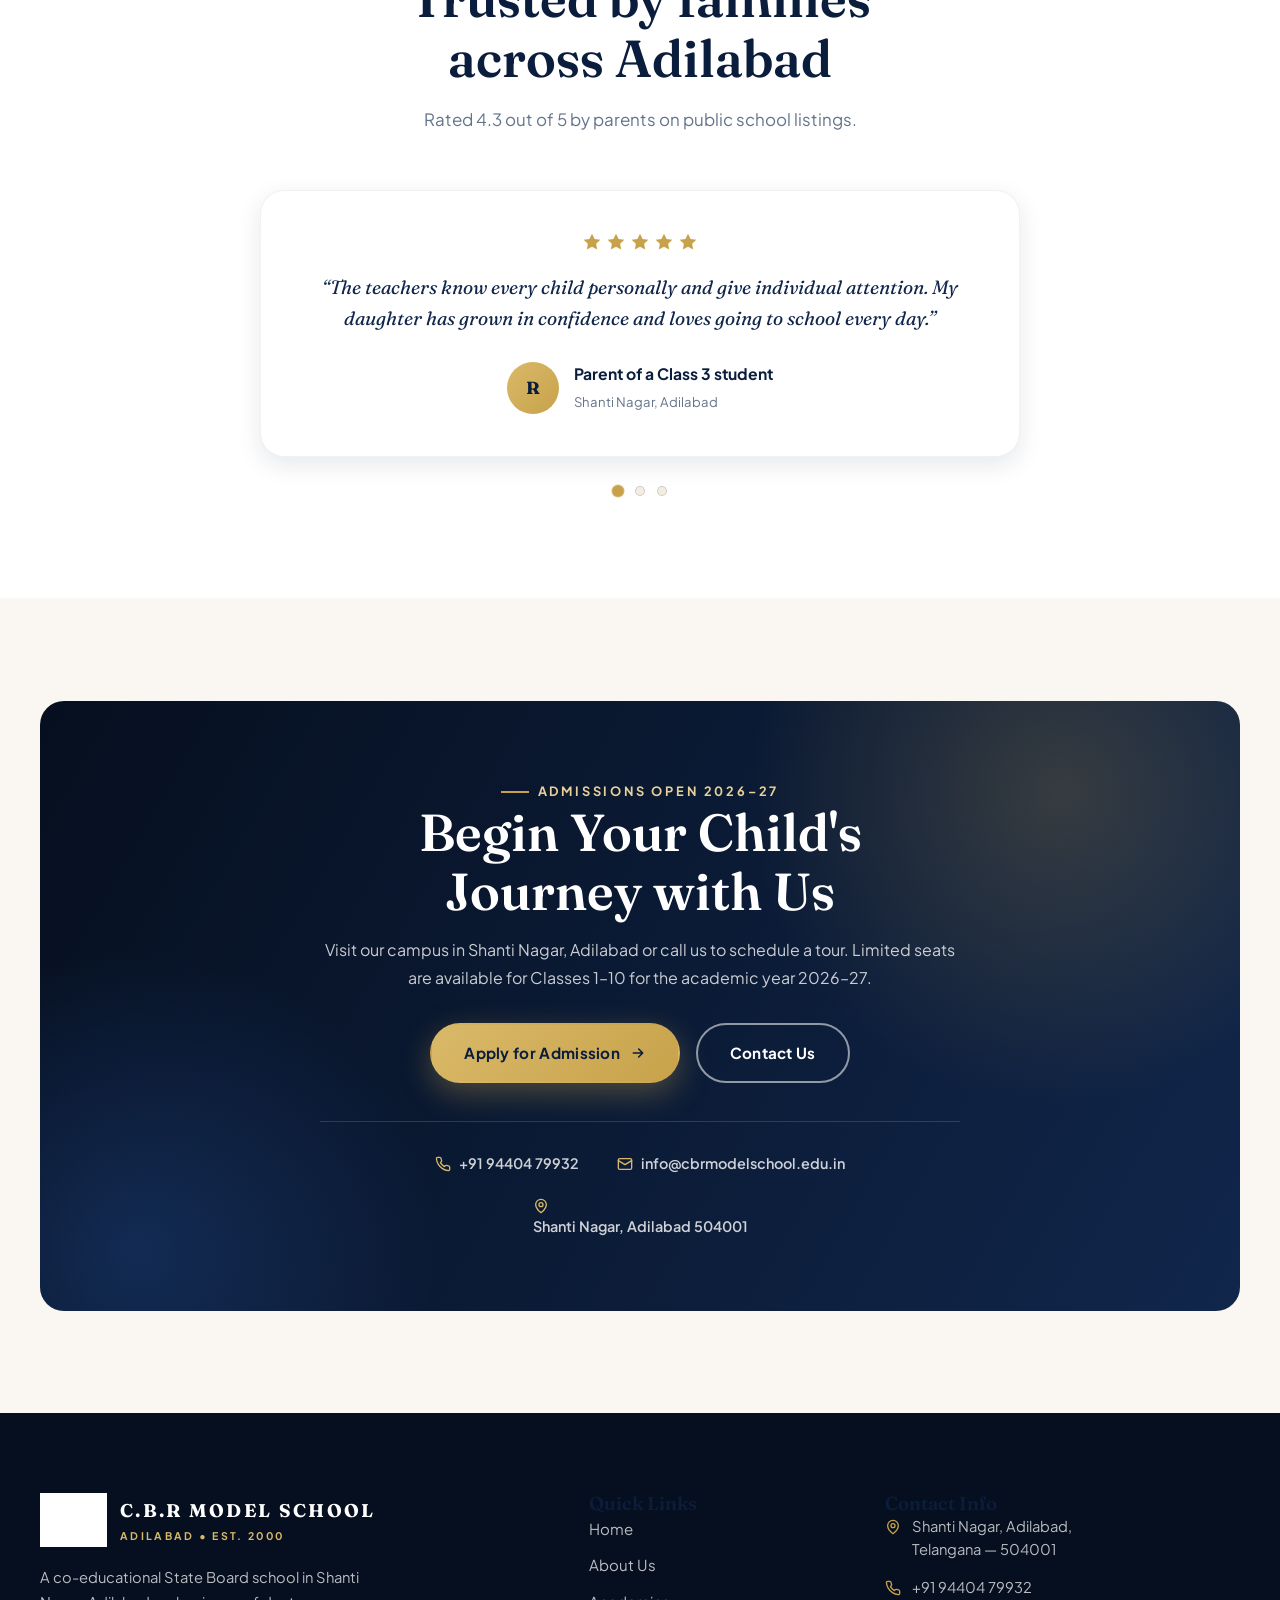
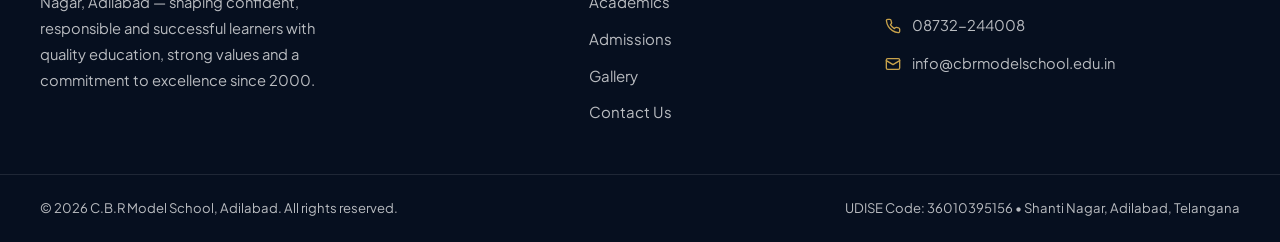
==== commit 5497eaa0: "Ui redesign, logo favicon, new homepage,new pages built" ====
--- a/index.html
+++ b/index.html
@@ -3,245 +3,639 @@
 <head>
   <meta charset="UTF-8">
   <meta name="viewport" content="width=device-width, initial-scale=1.0">
-  <meta name="description" content="CBR Model High School in Adilabad, Telangana — Classes 1-10, State Board. Shaping future leaders with quality education since 1995.">
-  <meta name="keywords" content="CBR Model School, Adilabad school, Telangana education, State Board school, classes 1-10">
-  <meta name="author" content="CBR Model School">
+  <meta name="description" content="C.B.R Model High School, Shanti Nagar, Adilabad, Telangana — a co-educational State Board school for Classes 1–10, established in 2000. English medium, 19 dedicated teachers, library, computer lab and playground.">
+  <meta name="keywords" content="CBR Model School Adilabad, best school in Adilabad, schools in Adilabad Telangana, State Board school Adilabad, Classes 1 to 10 Adilabad, Shanti Nagar school">
+  <meta name="author" content="C.B.R Model School">
+  <meta name="theme-color" content="#0a1d3d">
 
   <!-- Open Graph / Social Sharing -->
   <meta property="og:type" content="website">
-  <meta property="og:title" content="CBR Model School - Adilabad | Classes 1-10 State Board">
-  <meta property="og:description" content="C.B.R Model High School — Co-educational private school offering State Board education from Classes 1-10 in Shanti Nagar, Adilabad.">
+  <meta property="og:title" content="C.B.R Model School — Adilabad | Classes 1–10, State Board">
+  <meta property="og:description" content="Established in 2000 in Shanti Nagar, Adilabad. Co-educational, English medium, State Board education for Classes 1–10 with a nurturing, student-centred environment.">
   <meta property="og:image" content="images/hero-building.png">
   <meta property="og:locale" content="en_IN">
   <meta name="twitter:card" content="summary_large_image">
-  <meta name="twitter:title" content="CBR Model School - Adilabad">
-  <meta name="twitter:description" content="Shaping Future Leaders Since 1995 — Classes 1-10, State Board">
-
-  <title>CBR Model School - Adilabad | Classes 1-10 State Board</title>
+  <meta name="twitter:title" content="C.B.R Model School — Adilabad">
+  <meta name="twitter:description" content="Shaping confident, responsible, successful learners since 2000. Classes 1–10, State Board.">
+
+  <title>C.B.R Model School, Adilabad | Classes 1–10 State Board School in Telangana</title>
+
+  <!-- Favicon (school logo) -->
+  <link rel="icon" type="image/png" href="images/logo.png">
 
   <!-- Google Fonts -->
   <link rel="preconnect" href="https://fonts.googleapis.com">
   <link rel="preconnect" href="https://fonts.gstatic.com" crossorigin>
-  <link href="https://fonts.googleapis.com/css2?family=Inter:wght@300;400;500&family=Poppins:wght@400;600;700&display=swap" rel="stylesheet">
+  <link href="https://fonts.googleapis.com/css2?family=Fraunces:ital,opsz,wght@0,9..144,400;0,9..144,500;0,9..144,600;0,9..144,700;1,9..144,400;1,9..144,600&family=Plus+Jakarta+Sans:wght@400;500;600;700;800&display=swap" rel="stylesheet">
 
   <!-- Stylesheets -->
   <link rel="stylesheet" href="css/reset.css">
   <link rel="stylesheet" href="css/variables.css">
   <link rel="stylesheet" href="css/style.css">
-
-  <!-- Favicon (to be added) -->
-  <!-- <link rel="icon" href="images/favicon.ico" type="image/x-icon"> -->
 </head>
 <body>
 
-  <!-- Skip to main content -->
+  <!-- Skip link -->
   <a href="#main-content" class="skip-link">Skip to main content</a>
+
+  <!-- ================================================================
+       Top utility bar
+       ================================================================ -->
+  <div class="topbar" role="complementary">
+    <div class="container topbar__inner">
+      <div class="topbar__left">
+        <a href="tel:+919440479932" aria-label="Call us">
+          <svg viewBox="0 0 24 24" fill="none" stroke="currentColor" stroke-width="2" stroke-linecap="round" stroke-linejoin="round" aria-hidden="true"><path d="M22 16.92v3a2 2 0 0 1-2.18 2 19.79 19.79 0 0 1-8.63-3.07 19.5 19.5 0 0 1-6-6 19.79 19.79 0 0 1-3.07-8.67A2 2 0 0 1 4.11 2h3a2 2 0 0 1 2 1.72c.13.96.36 1.9.7 2.81a2 2 0 0 1-.45 2.11L8.09 9.91a16 16 0 0 0 6 6l1.27-1.27a2 2 0 0 1 2.11-.45c.91.34 1.85.57 2.81.7A2 2 0 0 1 22 16.92z"/></svg>
+          94404 79932
+        </a>
+        <a href="mailto:info@cbrmodelschool.edu.in">
+          <svg viewBox="0 0 24 24" fill="none" stroke="currentColor" stroke-width="2" stroke-linecap="round" stroke-linejoin="round" aria-hidden="true"><rect x="2" y="4" width="20" height="16" rx="2"/><path d="m22 7-10 6L2 7"/></svg>
+          info@cbrmodelschool.edu.in
+        </a>
+      </div>
+      <div class="topbar__right">
+        <span>Shanti Nagar, Adilabad, Telangana 504001</span>
+        <span class="topbar__badge">Admissions Open 2026–27</span>
+      </div>
+    </div>
+  </div>
 
   <!-- ================================================================
        Header / Navigation
        ================================================================ -->
   <header class="site-header" role="banner">
     <div class="container navbar">
-      <a href="#hero" class="navbar__logo" aria-label="CBR Model School — Home">
-        <img src="images/logo.png" alt="CBR Model School logo" width="60" height="60">
-        <span class="navbar__brand">CBR Model School</span>
+      <a href="index.html" class="navbar__logo" aria-label="C.B.R Model School — Home">
+        <img src="images/logo.png" alt="C.B.R Model School logo" width="52" height="52">
+        <span class="navbar__brand">
+          <strong>C.B.R Model School</strong>
+          <span>Adilabad &bull; Est. 2000</span>
+        </span>
       </a>
 
-      <button
-        class="nav-toggle"
-        type="button"
-        aria-label="Toggle navigation menu"
-        aria-expanded="false"
-        aria-controls="primary-navigation"
-      >
+      <button class="nav-toggle" type="button" aria-label="Toggle navigation menu" aria-expanded="false" aria-controls="primary-navigation">
         <span class="nav-toggle__line"></span>
         <span class="nav-toggle__line"></span>
         <span class="nav-toggle__line"></span>
       </button>
 
       <nav id="primary-navigation" class="nav-menu" aria-label="Primary navigation">
-        <a href="#hero" class="nav-link is-active">Home</a>
-        <a href="about.html" class="nav-link">About</a>
-        <a href="academics.html" class="nav-link">Academics</a>
-        <a href="admissions.html" class="nav-link">Admissions</a>
-        <a href="gallery.html" class="nav-link">Gallery</a>
-        <a href="contact.html" class="nav-link">Contact</a>
+        <div class="nav-menu__inner">
+          <a href="index.html" class="nav-link is-active">Home</a>
+          <a href="about.html" class="nav-link">About</a>
+          <a href="academics.html" class="nav-link">Academics</a>
+          <a href="admissions.html" class="nav-link">Admissions</a>
+          <a href="gallery.html" class="nav-link">Gallery</a>
+          <a href="contact.html" class="nav-link">Contact</a>
+          <div class="nav-cta">
+            <a href="admissions.html" class="btn btn--gold">Apply Now</a>
+          </div>
+        </div>
       </nav>
     </div>
   </header>
 
-  <!-- ================================================================
-       Main Content
-       ================================================================ -->
   <main id="main-content">
 
-    <!-- Hero Section -->
-    <section id="hero" class="hero" aria-label="Welcome">
-      <div class="hero__background" aria-hidden="true"></div>
+    <!-- ================================================================
+         Hero
+         ================================================================ -->
+    <section class="hero" aria-label="Welcome to C.B.R Model School">
+      <div class="hero__bg" aria-hidden="true"></div>
       <div class="hero__overlay" aria-hidden="true"></div>
 
-      <div class="hero__content">
-        <h1 class="hero__title">CBR Model School</h1>
-        <p class="hero__tagline">Shaping Future Leaders Since 1995</p>
-
-        <div class="hero__location">
-          <svg width="16" height="16" viewBox="0 0 24 24" fill="currentColor" aria-hidden="true">
-            <path d="M12 2C8.13 2 5 5.13 5 9c0 5.25 7 13 7 13s7-7.75 7-13c0-3.87-3.13-7-7-7zm0 9.5c-1.38 0-2.5-1.12-2.5-2.5s1.12-2.5 2.5-2.5 2.5 1.12 2.5 2.5-1.12 2.5-2.5 2.5z"/>
-          </svg>
-          Adilabad, Telangana
-        </div>
-
-        <div class="hero__actions">
-          <a href="admissions.html" class="btn btn--primary">Admissions Open 2024-25</a>
-          <a href="gallery.html" class="btn btn--outline">Virtual Tour</a>
-        </div>
-      </div>
-    </section>
-
-    <!-- Quick Stats -->
-    <section id="stats" class="stats section" aria-labelledby="stats-heading">
       <div class="container">
-        <h2 id="stats-heading" class="visually-hidden">School Highlights</h2>
-        <div class="stats__grid">
-
-          <article class="stat-card">
-            <div class="stat-card__icon" aria-hidden="true">📚</div>
-            <p class="stat-card__number">Classes 1-10</p>
-            <p class="stat-card__label">State Board curriculum for every grade</p>
-          </article>
-
-          <article class="stat-card">
-            <div class="stat-card__icon" aria-hidden="true">✓</div>
-            <p class="stat-card__number">
-              <span data-count="100" data-suffix="%">0%</span>
-            </p>
-            <p class="stat-card__label">State Board Certified</p>
-          </article>
-
-          <article class="stat-card">
-            <div class="stat-card__icon" aria-hidden="true">🏆</div>
-            <p class="stat-card__number">
-              <span data-count="15" data-suffix="+">0+</span>
-            </p>
-            <p class="stat-card__label">Years Excellence</p>
-          </article>
-
-        </div>
-      </div>
-    </section>
-
-    <!-- Why Choose Us -->
-    <section id="features" class="features section" aria-labelledby="features-heading">
+        <div class="hero__content">
+          <span class="hero__badge"><span class="dot" aria-hidden="true"></span> Est. 2000 &bull; Co-Educational &bull; Classes 1–10</span>
+          <h1 class="hero__title">Where young minds learn to <em>dream, achieve &amp; lead</em></h1>
+          <p class="hero__lead">
+            For over two decades, C.B.R Model School has nurtured confident, responsible and successful
+            learners in Adilabad — combining strong academics, timeless values and modern teaching.
+          </p>
+          <div class="hero__actions">
+            <a href="admissions.html" class="btn btn--gold">Apply for Admission
+              <svg class="icon-arrow" width="16" height="16" viewBox="0 0 24 24" fill="none" stroke="currentColor" stroke-width="2.4" stroke-linecap="round" stroke-linejoin="round" aria-hidden="true"><path d="M5 12h14M13 6l6 6-6 6"/></svg>
+            </a>
+            <a href="about.html" class="btn btn--outline">Explore Our School</a>
+          </div>
+
+          <div class="hero__chips">
+            <span class="hero__chip">
+              <svg viewBox="0 0 24 24" fill="none" stroke="currentColor" stroke-width="2" stroke-linecap="round" stroke-linejoin="round" aria-hidden="true"><path d="M21 15a2 2 0 0 1-2 2H7l-4 4V5a2 2 0 0 1 2-2h14a2 2 0 0 1 2 2z"/></svg>
+              English Medium
+            </span>
+            <span class="hero__chip">
+              <svg viewBox="0 0 24 24" fill="none" stroke="currentColor" stroke-width="2" stroke-linecap="round" stroke-linejoin="round" aria-hidden="true"><path d="M22 10v6M2 10l10-5 10 5-10 5z"/><path d="M6 12v5c3 3 9 3 12 0v-5"/></svg>
+              State Board Curriculum
+            </span>
+            <span class="hero__chip">
+              <svg viewBox="0 0 24 24" fill="none" stroke="currentColor" stroke-width="2" stroke-linecap="round" stroke-linejoin="round" aria-hidden="true"><path d="M17 21v-2a4 4 0 0 0-4-4H5a4 4 0 0 0-4 4v2"/><circle cx="9" cy="7" r="4"/><path d="M23 21v-2a4 4 0 0 0-3-3.87M16 3.13a4 4 0 0 1 0 7.75"/></svg>
+              19 Dedicated Teachers
+            </span>
+            <span class="hero__chip">
+              <svg viewBox="0 0 24 24" fill="currentColor" aria-hidden="true"><path d="M12 2l3.09 6.26L22 9.27l-5 4.87 1.18 6.88L12 17.77l-6.18 3.25L7 14.14 2 9.27l6.91-1.01L12 2z"/></svg>
+              Rated 4.3 by Parents
+            </span>
+          </div>
+        </div>
+      </div>
+
+      <span class="hero__scroll" aria-hidden="true">Scroll</span>
+    </section>
+
+    <!-- ================================================================
+         Ticker
+         ================================================================ -->
+    <div class="ticker" aria-hidden="true">
+      <div class="ticker__track">
+        <span class="ticker__item"><svg viewBox="0 0 24 24" fill="currentColor"><path d="M12 2l3.09 6.26L22 9.27l-5 4.87 1.18 6.88L12 17.77l-6.18 3.25L7 14.14 2 9.27l6.91-1.01L12 2z"/></svg>Established 2000</span>
+        <span class="ticker__item"><svg viewBox="0 0 24 24" fill="none" stroke="currentColor" stroke-width="2.4" stroke-linecap="round"><path d="M20 6 9 17l-5-5"/></svg>Classes 1 to 10</span>
+        <span class="ticker__item"><svg viewBox="0 0 24 24" fill="none" stroke="currentColor" stroke-width="2.4" stroke-linecap="round"><path d="M20 6 9 17l-5-5"/></svg>Co-Educational</span>
+        <span class="ticker__item"><svg viewBox="0 0 24 24" fill="none" stroke="currentColor" stroke-width="2.4" stroke-linecap="round"><path d="M20 6 9 17l-5-5"/></svg>English Medium</span>
+        <span class="ticker__item"><svg viewBox="0 0 24 24" fill="none" stroke="currentColor" stroke-width="2.4" stroke-linecap="round"><path d="M20 6 9 17l-5-5"/></svg>800+ Library Books</span>
+        <span class="ticker__item"><svg viewBox="0 0 24 24" fill="none" stroke="currentColor" stroke-width="2.4" stroke-linecap="round"><path d="M20 6 9 17l-5-5"/></svg>10 Computers for Students</span>
+        <span class="ticker__item"><svg viewBox="0 0 24 24" fill="none" stroke="currentColor" stroke-width="2.4" stroke-linecap="round"><path d="M20 6 9 17l-5-5"/></svg>Private &amp; Secured Campus</span>
+        <span class="ticker__item"><svg viewBox="0 0 24 24" fill="none" stroke="currentColor" stroke-width="2.4" stroke-linecap="round"><path d="M20 6 9 17l-5-5"/></svg>Tap Water &amp; Sanitary Facilities</span>
+      </div>
+    </div>
+
+    <!-- ================================================================
+         Welcome / About
+         ================================================================ -->
+    <section class="section" aria-labelledby="welcome-heading">
+      <div class="container split">
+        <div class="split__media reveal">
+          <img class="split__media-main" src="https://images.unsplash.com/photo-1509062522246-3755977927d7?auto=format&fit=crop&w=900&q=80" alt="Students in a C.B.R Model School classroom" loading="lazy">
+          <img class="split__media-secondary" src="https://images.unsplash.com/photo-1523050854058-8df90110c9f1?auto=format&fit=crop&w=500&q=80" alt="Happy graduating students" loading="lazy">
+          <div class="exp-badge" aria-hidden="true">
+            <strong>25+</strong>
+            <span>Years of<br>Excellence</span>
+          </div>
+        </div>
+
+        <div class="split__body">
+          <header class="section__head section__head--left reveal">
+            <span class="eyebrow">Welcome to C.B.R Model School</span>
+            <h2 id="welcome-heading" class="section__title">Education that goes beyond textbooks &amp; classrooms</h2>
+            <p class="section__sub">
+              Established in 2000, our school in Shanti Nagar, Adilabad stands as a symbol of quality
+              education, discipline, creativity and holistic development. For more than two decades we
+              have empowered young minds with knowledge, values and skills for a rapidly changing world.
+            </p>
+          </header>
+
+          <ul class="check-list reveal">
+            <li>
+              <svg viewBox="0 0 24 24" fill="none" stroke="currentColor" stroke-width="2.6" stroke-linecap="round" stroke-linejoin="round" aria-hidden="true"><path d="M20 6 9 17l-5-5"/></svg>
+              Co-educational State Board school, Classes 1–10
+            </li>
+            <li>
+              <svg viewBox="0 0 24 24" fill="none" stroke="currentColor" stroke-width="2.6" stroke-linecap="round" stroke-linejoin="round" aria-hidden="true"><path d="M20 6 9 17l-5-5"/></svg>
+              Student-centred learning for every style
+            </li>
+            <li>
+              <svg viewBox="0 0 24 24" fill="none" stroke="currentColor" stroke-width="2.6" stroke-linecap="round" stroke-linejoin="round" aria-hidden="true"><path d="M20 6 9 17l-5-5"/></svg>
+              19 highly qualified &amp; passionate educators
+            </li>
+            <li>
+              <svg viewBox="0 0 24 24" fill="none" stroke="currentColor" stroke-width="2.6" stroke-linecap="round" stroke-linejoin="round" aria-hidden="true"><path d="M20 6 9 17l-5-5"/></svg>
+              Well-ventilated, spacious classrooms
+            </li>
+            <li>
+              <svg viewBox="0 0 24 24" fill="none" stroke="currentColor" stroke-width="2.6" stroke-linecap="round" stroke-linejoin="round" aria-hidden="true"><path d="M20 6 9 17l-5-5"/></svg>
+              Library, computer lab &amp; playground
+            </li>
+            <li>
+              <svg viewBox="0 0 24 24" fill="none" stroke="currentColor" stroke-width="2.6" stroke-linecap="round" stroke-linejoin="round" aria-hidden="true"><path d="M20 6 9 17l-5-5"/></svg>
+              Safe, inclusive campus on all-weather roads
+            </li>
+          </ul>
+
+          <blockquote class="split__quote">
+            “We believe every child is unique and filled with unlimited potential.”
+          </blockquote>
+
+          <div class="hero__actions" style="margin-top: 2rem;">
+            <a href="about.html" class="btn btn--navy">Discover Our Story
+              <svg class="icon-arrow" width="16" height="16" viewBox="0 0 24 24" fill="none" stroke="currentColor" stroke-width="2.4" stroke-linecap="round" stroke-linejoin="round" aria-hidden="true"><path d="M5 12h14M13 6l6 6-6 6"/></svg>
+            </a>
+          </div>
+        </div>
+      </div>
+    </section>
+
+    <!-- ================================================================
+         Stats band
+         ================================================================ -->
+    <section class="stats-band section" aria-label="School at a glance">
+      <div class="container stats-grid">
+        <div class="stat reveal">
+          <p class="stat__num"><span data-count="19">0</span><small>+</small></p>
+          <p class="stat__label">Dedicated Teachers</p>
+        </div>
+        <div class="stat reveal reveal-d1">
+          <p class="stat__num"><span data-count="18">0</span></p>
+          <p class="stat__label">Spacious Classrooms</p>
+        </div>
+        <div class="stat reveal reveal-d2">
+          <p class="stat__num"><span data-count="800">0</span><small>+</small></p>
+          <p class="stat__label">Library Books</p>
+        </div>
+        <div class="stat reveal reveal-d1">
+          <p class="stat__num"><span data-count="10">0</span></p>
+          <p class="stat__label">Student Computers</p>
+        </div>
+        <div class="stat reveal">
+          <p class="stat__num"><span data-count="4.3" data-decimals="1">0</span></p>
+          <p class="stat__label">Parent Rating</p>
+        </div>
+      </div>
+    </section>
+
+    <!-- ================================================================
+         Why choose us
+         ================================================================ -->
+    <section class="section section--cream" aria-labelledby="features-heading">
       <div class="container">
-        <header class="section__header">
-          <h2 id="features-heading" class="section__title">Why Choose CBR Model School</h2>
-          <p class="section__subtitle">
-            A nurturing environment where academic excellence meets character building —
-            preparing students for success in school and beyond.
+        <header class="section__head reveal">
+          <span class="eyebrow">Why C.B.R Model School</span>
+          <h2 id="features-heading" class="section__title">A nurturing home for every child's potential</h2>
+          <p class="section__sub">
+            Academics meet character here — a balanced, caring environment where students grow
+            academically, emotionally, socially and morally.
           </p>
         </header>
 
-        <div class="features__grid">
-
-          <article class="feature-card">
-            <div class="feature-card__image feature-card__image--blue" aria-hidden="true">🎓</div>
-            <div class="feature-card__body">
-              <h3 class="feature-card__title">Experienced Faculty</h3>
-              <p class="feature-card__text">
-                Dedicated teachers with years of experience in State Board curriculum,
-                committed to every student's growth and success.
-              </p>
-              <a href="about.html" class="feature-card__link">
-                Learn More <span aria-hidden="true">→</span>
+        <div class="features-grid">
+          <article class="feature-card reveal">
+            <div class="feature-card__icon" aria-hidden="true">
+              <svg viewBox="0 0 24 24" fill="none" stroke="currentColor" stroke-width="2" stroke-linecap="round" stroke-linejoin="round"><path d="M22 10v6M2 10l10-5 10 5-10 5z"/><path d="M6 12v5c3 3 9 3 12 0v-5"/></svg>
+            </div>
+            <h3>Holistic Development</h3>
+            <p>
+              Education isn't only about marks — we balance academics with co-curricular and
+              extracurricular activities to develop every child's complete personality.
+            </p>
+            <a href="about.html" class="feature-card__link">Learn More <span aria-hidden="true">&rarr;</span></a>
+          </article>
+
+          <article class="feature-card reveal reveal-d1">
+            <div class="feature-card__icon" aria-hidden="true">
+              <svg viewBox="0 0 24 24" fill="none" stroke="currentColor" stroke-width="2" stroke-linecap="round" stroke-linejoin="round"><path d="M2 3h6a4 4 0 0 1 4 4v14a3 3 0 0 0-3-3H2z"/><path d="M22 3h-6a4 4 0 0 0-4 4v14a3 3 0 0 1 3-3h7z"/></svg>
+            </div>
+            <h3>Student-Centred Learning</h3>
+            <p>
+              Every child learns differently. Our teaching strategies adapt to different learning
+              styles so that no child is left behind.
+            </p>
+            <a href="academics.html" class="feature-card__link">Learn More <span aria-hidden="true">&rarr;</span></a>
+          </article>
+
+          <article class="feature-card reveal reveal-d2">
+            <div class="feature-card__icon" aria-hidden="true">
+              <svg viewBox="0 0 24 24" fill="none" stroke="currentColor" stroke-width="2" stroke-linecap="round" stroke-linejoin="round"><path d="M17 21v-2a4 4 0 0 0-4-4H5a4 4 0 0 0-4 4v2"/><circle cx="9" cy="7" r="4"/><path d="M23 21v-2a4 4 0 0 0-3-3.87M16 3.13a4 4 0 0 1 0 7.75"/></svg>
+            </div>
+            <h3>Qualified &amp; Dedicated Faculty</h3>
+            <p>
+              Our greatest strength is our team of 19 skilled and passionate educators — committed to
+              nurturing young minds with patience, dedication and care.
+            </p>
+            <a href="about.html" class="feature-card__link">Learn More <span aria-hidden="true">&rarr;</span></a>
+          </article>
+
+          <article class="feature-card reveal">
+            <div class="feature-card__icon" aria-hidden="true">
+              <svg viewBox="0 0 24 24" fill="none" stroke="currentColor" stroke-width="2" stroke-linecap="round" stroke-linejoin="round"><path d="M3 21h18M5 21V7l7-4 7 4v14M9 21v-6h6v6"/><path d="M9 10h.01M15 10h.01M9 14h.01M15 14h.01"/></svg>
+            </div>
+            <h3>Modern Infrastructure</h3>
+            <p>
+              Well-ventilated spacious classrooms, a pucca secured campus, library with 800 books,
+              computer lab and playground — designed to support quality learning.
+            </p>
+            <a href="academics.html" class="feature-card__link">Learn More <span aria-hidden="true">&rarr;</span></a>
+          </article>
+
+          <article class="feature-card reveal reveal-d1">
+            <div class="feature-card__icon" aria-hidden="true">
+              <svg viewBox="0 0 24 24" fill="none" stroke="currentColor" stroke-width="2" stroke-linecap="round" stroke-linejoin="round"><path d="M12 22s8-4 8-10V5l-8-3-8 3v7c0 6 8 10 8 10z"/><path d="m9 12 2 2 4-4"/></svg>
+            </div>
+            <h3>Discipline, Integrity &amp; Values</h3>
+            <p>
+              Traditional values meet modern education — building character, respect, responsibility
+              and strong ethical foundations in every student.
+            </p>
+            <a href="about.html" class="feature-card__link">Learn More <span aria-hidden="true">&rarr;</span></a>
+          </article>
+
+          <article class="feature-card reveal reveal-d2">
+            <div class="feature-card__icon" aria-hidden="true">
+              <svg viewBox="0 0 24 24" fill="none" stroke="currentColor" stroke-width="2" stroke-linecap="round" stroke-linejoin="round"><path d="M20.42 4.58a5.4 5.4 0 0 0-7.65 0l-.77.78-.77-.78a5.4 5.4 0 0 0-7.65 7.65l.78.77L12 21l7.64-7.65.78-.77a5.4 5.4 0 0 0 0-7.65z"/></svg>
+            </div>
+            <h3>Parent Partnership</h3>
+            <p>
+              Regular parent–teacher meetings and open communication keep families involved in their
+              child's educational journey every step of the way.
+            </p>
+            <a href="contact.html" class="feature-card__link">Learn More <span aria-hidden="true">&rarr;</span></a>
+          </article>
+        </div>
+      </div>
+    </section>
+
+    <!-- ================================================================
+         Academics / Programs
+         ================================================================ -->
+    <section class="section" aria-labelledby="programs-heading">
+      <div class="container">
+        <header class="section__head reveal">
+          <span class="eyebrow">Academics</span>
+          <h2 id="programs-heading" class="section__title">A complete journey from Class 1 to Class 10</h2>
+          <p class="section__sub">
+            English medium instruction with a State Board curriculum, building strong foundations
+            that prepare students for board exams and beyond.
+          </p>
+        </header>
+
+        <div class="programs-grid">
+          <article class="program-card reveal">
+            <span class="program-card__tag">Primary</span>
+            <h3>Classes 1–5</h3>
+            <p>
+              A joyful introduction to learning — literacy, numeracy and curiosity built through
+              activity-based, interactive teaching.
+            </p>
+            <ul>
+              <li><svg viewBox="0 0 24 24" fill="none" stroke="currentColor" stroke-width="2.6" stroke-linecap="round" stroke-linejoin="round" aria-hidden="true"><path d="M20 6 9 17l-5-5"/></svg>Activity-based learning</li>
+              <li><svg viewBox="0 0 24 24" fill="none" stroke="currentColor" stroke-width="2.6" stroke-linecap="round" stroke-linejoin="round" aria-hidden="true"><path d="M20 6 9 17l-5-5"/></svg>Strong reading &amp; writing foundations</li>
+              <li><svg viewBox="0 0 24 24" fill="none" stroke="currentColor" stroke-width="2.6" stroke-linecap="round" stroke-linejoin="round" aria-hidden="true"><path d="M20 6 9 17l-5-5"/></svg>Personal attention from teachers</li>
+            </ul>
+          </article>
+
+          <article class="program-card reveal reveal-d1">
+            <span class="program-card__tag">Upper Primary</span>
+            <h3>Classes 6–8</h3>
+            <p>
+              Deeper concepts in science, mathematics and languages with hands-on lab and computer
+              learning opportunities.
+            </p>
+            <ul>
+              <li><svg viewBox="0 0 24 24" fill="none" stroke="currentColor" stroke-width="2.6" stroke-linecap="round" stroke-linejoin="round" aria-hidden="true"><path d="M20 6 9 17l-5-5"/></svg>Practical science &amp; computer exposure</li>
+              <li><svg viewBox="0 0 24 24" fill="none" stroke="currentColor" stroke-width="2.6" stroke-linecap="round" stroke-linejoin="round" aria-hidden="true"><path d="M20 6 9 17l-5-5"/></svg>Library &amp; research skills</li>
+              <li><svg viewBox="0 0 24 24" fill="none" stroke="currentColor" stroke-width="2.6" stroke-linecap="round" stroke-linejoin="round" aria-hidden="true"><path d="M20 6 9 17l-5-5"/></svg>Critical thinking development</li>
+            </ul>
+          </article>
+
+          <article class="program-card reveal reveal-d2">
+            <span class="program-card__tag">Secondary</span>
+            <h3>Classes 9–10</h3>
+            <p>
+              Focused State Board preparation with structured study, assessments and mentoring for
+              confident board performance.
+            </p>
+            <ul>
+              <li><svg viewBox="0 0 24 24" fill="none" stroke="currentColor" stroke-width="2.6" stroke-linecap="round" stroke-linejoin="round" aria-hidden="true"><path d="M20 6 9 17l-5-5"/></svg>Board exam-focused preparation</li>
+              <li><svg viewBox="0 0 24 24" fill="none" stroke="currentColor" stroke-width="2.6" stroke-linecap="round" stroke-linejoin="round" aria-hidden="true"><path d="M20 6 9 17l-5-5"/></svg>Regular assessments &amp; feedback</li>
+              <li><svg viewBox="0 0 24 24" fill="none" stroke="currentColor" stroke-width="2.6" stroke-linecap="round" stroke-linejoin="round" aria-hidden="true"><path d="M20 6 9 17l-5-5"/></svg>Career &amp; higher-education guidance</li>
+            </ul>
+          </article>
+        </div>
+      </div>
+    </section>
+
+    <!-- ================================================================
+         Facilities
+         ================================================================ -->
+    <section class="section section--cream" aria-labelledby="facilities-heading">
+      <div class="container">
+        <header class="section__head reveal">
+          <span class="eyebrow">Campus &amp; Facilities</span>
+          <h2 id="facilities-heading" class="section__title">A comfortable, well-equipped environment</h2>
+          <p class="section__sub">
+            Every corner of our Shanti Nagar campus is designed to support quality education and
+            joyful student growth.
+          </p>
+        </header>
+
+        <div class="facilities-grid">
+          <a href="academics.html" class="facility-card reveal">
+            <img src="https://images.unsplash.com/photo-1580582932707-520aed937b7b?auto=format&fit=crop&w=800&q=80" alt="Spacious modern classroom" loading="lazy">
+            <div class="facility-card__body">
+              <h3>18 Spacious Classrooms</h3>
+              <p>Well-ventilated rooms for positive learning</p>
+              <span class="icon-arrow" aria-hidden="true"><svg viewBox="0 0 24 24" fill="none" stroke="currentColor" stroke-width="2.4" stroke-linecap="round" stroke-linejoin="round"><path d="M7 17 17 7M7 7h10v10"/></svg></span>
+            </div>
+          </a>
+
+          <a href="academics.html" class="facility-card reveal reveal-d1">
+            <img src="https://images.unsplash.com/photo-1521587760476-6c12a4b040da?auto=format&fit=crop&w=800&q=80" alt="School library with books" loading="lazy">
+            <div class="facility-card__body">
+              <h3>Library with 800 Books</h3>
+              <p>A quiet space that inspires reading &amp; research</p>
+              <span class="icon-arrow" aria-hidden="true"><svg viewBox="0 0 24 24" fill="none" stroke="currentColor" stroke-width="2.4" stroke-linecap="round" stroke-linejoin="round"><path d="M7 17 17 7M7 7h10v10"/></svg></span>
+            </div>
+          </a>
+
+          <a href="academics.html" class="facility-card reveal reveal-d2">
+            <img src="https://images.unsplash.com/photo-1516321318423-f06f85e504b3?auto=format&fit=crop&w=800&q=80" alt="Students using computers" loading="lazy">
+            <div class="facility-card__body">
+              <h3>10 Student Computers</h3>
+              <p>Digital literacy for today's learners</p>
+              <span class="icon-arrow" aria-hidden="true"><svg viewBox="0 0 24 24" fill="none" stroke="currentColor" stroke-width="2.4" stroke-linecap="round" stroke-linejoin="round"><path d="M7 17 17 7M7 7h10v10"/></svg></span>
+            </div>
+          </a>
+
+          <a href="gallery.html" class="facility-card reveal">
+            <img src="https://images.unsplash.com/photo-1461896836934-ffe607ba8211?auto=format&fit=crop&w=800&q=80" alt="Students playing on the playground" loading="lazy">
+            <div class="facility-card__body">
+              <h3>Playground &amp; Sports</h3>
+              <p>Teamwork, fitness and healthy competition</p>
+              <span class="icon-arrow" aria-hidden="true"><svg viewBox="0 0 24 24" fill="none" stroke="currentColor" stroke-width="2.4" stroke-linecap="round" stroke-linejoin="round"><path d="M7 17 17 7M7 7h10v10"/></svg></span>
+            </div>
+          </a>
+
+          <a href="about.html" class="facility-card reveal reveal-d1">
+            <img src="https://images.unsplash.com/photo-1513364776144-60967b0f800f?auto=format&fit=crop&w=800&q=80" alt="Students painting during arts class" loading="lazy">
+            <div class="facility-card__body">
+              <h3>Arts &amp; Cultural Activities</h3>
+              <p>Creativity celebrated beyond the classroom</p>
+              <span class="icon-arrow" aria-hidden="true"><svg viewBox="0 0 24 24" fill="none" stroke="currentColor" stroke-width="2.4" stroke-linecap="round" stroke-linejoin="round"><path d="M7 17 17 7M7 7h10v10"/></svg></span>
+            </div>
+          </a>
+
+          <a href="about.html" class="facility-card reveal reveal-d2">
+            <img src="https://images.unsplash.com/photo-1502086223501-7ea6ecd79368?auto=format&fit=crop&w=800&q=80" alt="Safe campus green surroundings" loading="lazy">
+            <div class="facility-card__body">
+              <h3>Safe &amp; Secured Campus</h3>
+              <p>Pucca boundary, clean tap water &amp; sanitation</p>
+              <span class="icon-arrow" aria-hidden="true"><svg viewBox="0 0 24 24" fill="none" stroke="currentColor" stroke-width="2.4" stroke-linecap="round" stroke-linejoin="round"><path d="M7 17 17 7M7 7h10v10"/></svg></span>
+            </div>
+          </a>
+        </div>
+      </div>
+    </section>
+
+    <!-- ================================================================
+         Vision & Mission
+         ================================================================ -->
+    <section class="section section--navy" aria-labelledby="vm-heading">
+      <div class="container">
+        <header class="section__head reveal">
+          <span class="eyebrow" style="color: var(--gold-300);">Our Promise</span>
+          <h2 id="vm-heading" class="section__title">Vision &amp; Mission</h2>
+          <p class="section__sub">
+            The beliefs that guide everything we do — in the classroom, on the playground and beyond.
+          </p>
+        </header>
+
+        <div class="vm-grid">
+          <article class="vm-card vm-card--navy reveal">
+            <div class="vm-card__icon" aria-hidden="true">
+              <svg viewBox="0 0 24 24" fill="none" stroke="currentColor" stroke-width="2" stroke-linecap="round" stroke-linejoin="round"><path d="M1 12s4-8 11-8 11 8 11 8-4 8-11 8-11-8-11-8z"/><circle cx="12" cy="12" r="3"/></svg>
+            </div>
+            <h3>Our Vision</h3>
+            <p>
+              To become a leading institution that inspires students to dream big, think creatively
+              and contribute positively to society — building a generation with strong moral values,
+              critical thinking, leadership qualities and a passion for lifelong learning.
+            </p>
+            <ul>
+              <li><svg viewBox="0 0 24 24" fill="none" stroke="currentColor" stroke-width="2.6" stroke-linecap="round" stroke-linejoin="round" aria-hidden="true"><path d="M20 6 9 17l-5-5"/></svg>Curiosity encouraged, creativity celebrated</li>
+              <li><svg viewBox="0 0 24 24" fill="none" stroke="currentColor" stroke-width="2.6" stroke-linecap="round" stroke-linejoin="round" aria-hidden="true"><path d="M20 6 9 17l-5-5"/></svg>Every child empowered to achieve their highest potential</li>
+            </ul>
+          </article>
+
+          <article class="vm-card reveal">
+            <div class="vm-card__icon" aria-hidden="true">
+              <svg viewBox="0 0 24 24" fill="none" stroke="currentColor" stroke-width="2" stroke-linecap="round" stroke-linejoin="round"><circle cx="12" cy="12" r="10"/><circle cx="12" cy="12" r="6"/><circle cx="12" cy="12" r="2"/></svg>
+            </div>
+            <h3>Our Mission</h3>
+            <p>We are dedicated to creating lifelong learners — academically strong, compassionate, innovative and confident.</p>
+            <ul>
+              <li><svg viewBox="0 0 24 24" fill="none" stroke="currentColor" stroke-width="2.6" stroke-linecap="round" stroke-linejoin="round" aria-hidden="true"><path d="M20 6 9 17l-5-5"/></svg>High-quality education with a student-centred approach</li>
+              <li><svg viewBox="0 0 24 24" fill="none" stroke="currentColor" stroke-width="2.6" stroke-linecap="round" stroke-linejoin="round" aria-hidden="true"><path d="M20 6 9 17l-5-5"/></svg>Innovation, creativity and independent thinking</li>
+              <li><svg viewBox="0 0 24 24" fill="none" stroke="currentColor" stroke-width="2.6" stroke-linecap="round" stroke-linejoin="round" aria-hidden="true"><path d="M20 6 9 17l-5-5"/></svg>Discipline, integrity and respect among students</li>
+              <li><svg viewBox="0 0 24 24" fill="none" stroke="currentColor" stroke-width="2.6" stroke-linecap="round" stroke-linejoin="round" aria-hidden="true"><path d="M20 6 9 17l-5-5"/></svg>Confidence, communication and leadership skills</li>
+              <li><svg viewBox="0 0 24 24" fill="none" stroke="currentColor" stroke-width="2.6" stroke-linecap="round" stroke-linejoin="round" aria-hidden="true"><path d="M20 6 9 17l-5-5"/></svg>Responsible citizens with strong ethical values</li>
+            </ul>
+          </article>
+        </div>
+      </div>
+    </section>
+
+    <!-- ================================================================
+         Testimonials
+         ================================================================ -->
+    <section class="section" aria-labelledby="testimonials-heading">
+      <div class="container">
+        <header class="section__head reveal">
+          <span class="eyebrow">Parent Voices</span>
+          <h2 id="testimonials-heading" class="section__title">Trusted by families across Adilabad</h2>
+          <p class="section__sub">Rated 4.3 out of 5 by parents on public school listings.</p>
+        </header>
+
+        <div class="testimonial-shell reveal">
+          <article class="testimonial-card is-active">
+            <div class="testimonial-card__stars" aria-hidden="true">
+              <svg viewBox="0 0 24 24" fill="currentColor"><path d="M12 2l3.09 6.26L22 9.27l-5 4.87 1.18 6.88L12 17.77l-6.18 3.25L7 14.14 2 9.27l6.91-1.01L12 2z"/></svg>
+              <svg viewBox="0 0 24 24" fill="currentColor"><path d="M12 2l3.09 6.26L22 9.27l-5 4.87 1.18 6.88L12 17.77l-6.18 3.25L7 14.14 2 9.27l6.91-1.01L12 2z"/></svg>
+              <svg viewBox="0 0 24 24" fill="currentColor"><path d="M12 2l3.09 6.26L22 9.27l-5 4.87 1.18 6.88L12 17.77l-6.18 3.25L7 14.14 2 9.27l6.91-1.01L12 2z"/></svg>
+              <svg viewBox="0 0 24 24" fill="currentColor"><path d="M12 2l3.09 6.26L22 9.27l-5 4.87 1.18 6.88L12 17.77l-6.18 3.25L7 14.14 2 9.27l6.91-1.01L12 2z"/></svg>
+              <svg viewBox="0 0 24 24" fill="currentColor"><path d="M12 2l3.09 6.26L22 9.27l-5 4.87 1.18 6.88L12 17.77l-6.18 3.25L7 14.14 2 9.27l6.91-1.01L12 2z"/></svg>
+            </div>
+            <blockquote>
+              “The teachers know every child personally and give individual attention. My daughter has
+              grown in confidence and loves going to school every day.”
+            </blockquote>
+            <footer>
+              <span class="testimonial-card__avatar" aria-hidden="true">R</span>
+              <span class="testimonial-card__meta">
+                <strong>Parent of a Class 3 student</strong>
+                <span>Shanti Nagar, Adilabad</span>
+              </span>
+            </footer>
+          </article>
+
+          <article class="testimonial-card">
+            <div class="testimonial-card__stars" aria-hidden="true">
+              <svg viewBox="0 0 24 24" fill="currentColor"><path d="M12 2l3.09 6.26L22 9.27l-5 4.87 1.18 6.88L12 17.77l-6.18 3.25L7 14.14 2 9.27l6.91-1.01L12 2z"/></svg>
+              <svg viewBox="0 0 24 24" fill="currentColor"><path d="M12 2l3.09 6.26L22 9.27l-5 4.87 1.18 6.88L12 17.77l-6.18 3.25L7 14.14 2 9.27l6.91-1.01L12 2z"/></svg>
+              <svg viewBox="0 0 24 24" fill="currentColor"><path d="M12 2l3.09 6.26L22 9.27l-5 4.87 1.18 6.88L12 17.77l-6.18 3.25L7 14.14 2 9.27l6.91-1.01L12 2z"/></svg>
+              <svg viewBox="0 0 24 24" fill="currentColor"><path d="M12 2l3.09 6.26L22 9.27l-5 4.87 1.18 6.88L12 17.77l-6.18 3.25L7 14.14 2 9.27l6.91-1.01L12 2z"/></svg>
+              <svg viewBox="0 0 24 24" fill="currentColor"><path d="M12 2l3.09 6.26L22 9.27l-5 4.87 1.18 6.88L12 17.77l-6.18 3.25L7 14.14 2 9.27l6.91-1.01L12 2z"/></svg>
+            </div>
+            <blockquote>
+              “Discipline with warmth. The school combines strong values with modern teaching methods,
+              and the results speak for themselves.”
+            </blockquote>
+            <footer>
+              <span class="testimonial-card__avatar" aria-hidden="true">S</span>
+              <span class="testimonial-card__meta">
+                <strong>Parent of a Class 7 student</strong>
+                <span>Adilabad</span>
+              </span>
+            </footer>
+          </article>
+
+          <article class="testimonial-card">
+            <div class="testimonial-card__stars" aria-hidden="true">
+              <svg viewBox="0 0 24 24" fill="currentColor"><path d="M12 2l3.09 6.26L22 9.27l-5 4.87 1.18 6.88L12 17.77l-6.18 3.25L7 14.14 2 9.27l6.91-1.01L12 2z"/></svg>
+              <svg viewBox="0 0 24 24" fill="currentColor"><path d="M12 2l3.09 6.26L22 9.27l-5 4.87 1.18 6.88L12 17.77l-6.18 3.25L7 14.14 2 9.27l6.91-1.01L12 2z"/></svg>
+              <svg viewBox="0 0 24 24" fill="currentColor"><path d="M12 2l3.09 6.26L22 9.27l-5 4.87 1.18 6.88L12 17.77l-6.18 3.25L7 14.14 2 9.27l6.91-1.01L12 2z"/></svg>
+              <svg viewBox="0 0 24 24" fill="currentColor"><path d="M12 2l3.09 6.26L22 9.27l-5 4.87 1.18 6.88L12 17.77l-6.18 3.25L7 14.14 2 9.27l6.91-1.01L12 2z"/></svg>
+              <svg viewBox="0 0 24 24" fill="currentColor"><path d="M12 2l3.09 6.26L22 9.27l-5 4.87 1.18 6.88L12 17.77l-6.18 3.25L7 14.14 2 9.27l6.91-1.01L12 2z"/></svg>
+            </div>
+            <blockquote>
+              “From the playground to the library, my son gets every opportunity to explore his
+              talents. It truly is a school that builds complete personalities.”
+            </blockquote>
+            <footer>
+              <span class="testimonial-card__avatar" aria-hidden="true">M</span>
+              <span class="testimonial-card__meta">
+                <strong>Parent of a Class 9 student</strong>
+                <span>Adilabad</span>
+              </span>
+            </footer>
+          </article>
+        </div>
+
+        <div class="testimonial-nav" role="tablist" aria-label="Testimonials"></div>
+      </div>
+    </section>
+
+    <!-- ================================================================
+         CTA
+         ================================================================ -->
+    <section class="section section--cream" aria-labelledby="cta-heading">
+      <div class="container">
+        <div class="cta-banner reveal">
+          <div class="cta-banner__inner">
+            <span class="eyebrow" style="color: var(--gold-300);">Admissions Open 2026–27</span>
+            <h2 id="cta-heading">Begin Your Child's Journey with Us</h2>
+            <p>
+              Visit our campus in Shanti Nagar, Adilabad or call us to schedule a tour. Limited seats
+              are available for Classes 1–10 for the academic year 2026–27.
+            </p>
+            <div class="cta-banner__actions">
+              <a href="admissions.html" class="btn btn--gold">Apply for Admission
+                <svg class="icon-arrow" width="16" height="16" viewBox="0 0 24 24" fill="none" stroke="currentColor" stroke-width="2.4" stroke-linecap="round" stroke-linejoin="round" aria-hidden="true"><path d="M5 12h14M13 6l6 6-6 6"/></svg>
               </a>
-            </div>
-          </article>
-
-          <article class="feature-card">
-            <div class="feature-card__image feature-card__image--green" aria-hidden="true">🔬</div>
-            <div class="feature-card__body">
-              <h3 class="feature-card__title">Modern Learning Facilities</h3>
-              <p class="feature-card__text">
-                Well-equipped classrooms, science labs, and a library that inspire
-                curiosity and hands-on learning across all subjects.
-              </p>
-              <a href="academics.html" class="feature-card__link">
-                Learn More <span aria-hidden="true">→</span>
+              <a href="contact.html" class="btn btn--outline">Contact Us</a>
+            </div>
+            <div class="cta-banner__meta">
+              <a href="tel:+919440479932">
+                <svg viewBox="0 0 24 24" fill="none" stroke="currentColor" stroke-width="2" stroke-linecap="round" stroke-linejoin="round" aria-hidden="true"><path d="M22 16.92v3a2 2 0 0 1-2.18 2 19.79 19.79 0 0 1-8.63-3.07 19.5 19.5 0 0 1-6-6 19.79 19.79 0 0 1-3.07-8.67A2 2 0 0 1 4.11 2h3a2 2 0 0 1 2 1.72c.13.96.36 1.9.7 2.81a2 2 0 0 1-.45 2.11L8.09 9.91a16 16 0 0 0 6 6l1.27-1.27a2 2 0 0 1 2.11-.45c.91.34 1.85.57 2.81.7A2 2 0 0 1 22 16.92z"/></svg>
+                +91 94404 79932
               </a>
-            </div>
-          </article>
-
-          <article class="feature-card">
-            <div class="feature-card__image feature-card__image--orange" aria-hidden="true">⚽</div>
-            <div class="feature-card__body">
-              <h3 class="feature-card__title">Sports &amp; Co-curricular</h3>
-              <p class="feature-card__text">
-                From athletics to arts and cultural activities — we develop well-rounded
-                individuals with confidence and teamwork skills.
-              </p>
-              <a href="gallery.html" class="feature-card__link">
-                Learn More <span aria-hidden="true">→</span>
+              <a href="mailto:info@cbrmodelschool.edu.in">
+                <svg viewBox="0 0 24 24" fill="none" stroke="currentColor" stroke-width="2" stroke-linecap="round" stroke-linejoin="round" aria-hidden="true"><rect x="2" y="4" width="20" height="16" rx="2"/><path d="m22 7-10 6L2 7"/></svg>
+                info@cbrmodelschool.edu.in
               </a>
-            </div>
-          </article>
-
-          <article class="feature-card">
-            <div class="feature-card__image" aria-hidden="true">🛡️</div>
-            <div class="feature-card__body">
-              <h3 class="feature-card__title">Safe &amp; Caring Campus</h3>
-              <p class="feature-card__text">
-                A secure, inclusive environment in Shanti Nagar where every child feels
-                valued, supported, and motivated to learn.
-              </p>
-              <a href="about.html" class="feature-card__link">
-                Learn More <span aria-hidden="true">→</span>
-              </a>
-            </div>
-          </article>
-
-          <article class="feature-card">
-            <div class="feature-card__image feature-card__image--blue" aria-hidden="true">📊</div>
-            <div class="feature-card__body">
-              <h3 class="feature-card__title">Strong Academic Results</h3>
-              <p class="feature-card__text">
-                Consistent board exam performance and a track record of students
-                excelling in higher education and competitive exams.
-              </p>
-              <a href="academics.html" class="feature-card__link">
-                Learn More <span aria-hidden="true">→</span>
-              </a>
-            </div>
-          </article>
-
-          <article class="feature-card">
-            <div class="feature-card__image feature-card__image--green" aria-hidden="true">🤝</div>
-            <div class="feature-card__body">
-              <h3 class="feature-card__title">Parent Partnership</h3>
-              <p class="feature-card__text">
-                Regular parent-teacher meetings and open communication ensure
-                families stay involved in their child's educational journey.
-              </p>
-              <a href="contact.html" class="feature-card__link">
-                Learn More <span aria-hidden="true">→</span>
-              </a>
-            </div>
-          </article>
-
-        </div>
-      </div>
-    </section>
-
-    <!-- Admissions CTA -->
-    <section id="cta" class="cta section" aria-labelledby="cta-heading">
-      <div class="container">
-        <h2 id="cta-heading" class="cta__title">Begin Your Child's Journey Today</h2>
-        <p class="cta__text">
-          Admissions are open for Classes 1–10 for the academic year 2024–25.
-          Visit our campus in Shanti Nagar, Adilabad, or call us to schedule a tour.
-        </p>
-        <div class="cta__actions">
-          <a href="admissions.html" class="btn btn--primary">Apply for Admission</a>
-          <a href="contact.html" class="btn btn--white">Contact Us</a>
+              <span>
+                <svg viewBox="0 0 24 24" fill="none" stroke="currentColor" stroke-width="2" stroke-linecap="round" stroke-linejoin="round" aria-hidden="true"><path d="M20 10c0 6-8 12-8 12s-8-6-8-12a8 8 0 0 1 16 0z"/><circle cx="12" cy="10" r="3"/></svg>
+                Shanti Nagar, Adilabad 504001
+              </span>
+            </div>
+          </div>
         </div>
       </div>
     </section>
@@ -252,46 +646,55 @@
        Footer
        ================================================================ -->
   <footer class="site-footer" role="contentinfo">
-    <div class="container footer__grid">
-
-      <div class="footer__brand">
-        <div class="footer__logo">
-          <img src="images/logo.png" alt="CBR Model School" width="60" height="60" loading="lazy">
-        </div>
-        <p class="footer__tagline">
-          C.B.R Model High School — Shaping future leaders with quality education,
-          strong values, and a commitment to excellence since 1995.
+    <div class="container footer-grid">
+
+      <div class="footer-brand">
+        <a href="index.html" class="footer-brand__logo" aria-label="C.B.R Model School — Home">
+          <img src="images/logo.png" alt="C.B.R Model School logo" width="54" height="54">
+          <span>
+            <strong>C.B.R Model School</strong>
+            <span>Adilabad &bull; Est. 2000</span>
+          </span>
+        </a>
+        <p>
+          A co-educational State Board school in Shanti Nagar, Adilabad — shaping confident,
+          responsible and successful learners with quality education, strong values and a
+          commitment to excellence since 2000.
         </p>
       </div>
 
       <nav aria-label="Footer quick links">
-        <h3 class="footer__heading">Quick Links</h3>
-        <ul class="footer__links">
+        <h3>Quick Links</h3>
+        <ul class="footer-links">
           <li><a href="index.html">Home</a></li>
-          <li><a href="about.html">About</a></li>
+          <li><a href="about.html">About Us</a></li>
           <li><a href="academics.html">Academics</a></li>
           <li><a href="admissions.html">Admissions</a></li>
           <li><a href="gallery.html">Gallery</a></li>
-          <li><a href="contact.html">Contact</a></li>
+          <li><a href="contact.html">Contact Us</a></li>
         </ul>
       </nav>
 
-      <aside class="footer__info">
-        <h3 class="footer__heading">Contact Info</h3>
-        <ul class="footer__contact">
+      <aside aria-label="Contact information">
+        <h3>Contact Info</h3>
+        <ul class="footer-contact">
           <li>
-            <span aria-hidden="true">📍</span>
+            <svg viewBox="0 0 24 24" fill="none" stroke="currentColor" stroke-width="2" stroke-linecap="round" stroke-linejoin="round" aria-hidden="true"><path d="M20 10c0 6-8 12-8 12s-8-6-8-12a8 8 0 0 1 16 0z"/><circle cx="12" cy="10" r="3"/></svg>
             <address style="font-style: normal;">
               Shanti Nagar, Adilabad,<br>
-              Telangana - 504001
+              Telangana — 504001
             </address>
           </li>
           <li>
-            <span aria-hidden="true">📞</span>
+            <svg viewBox="0 0 24 24" fill="none" stroke="currentColor" stroke-width="2" stroke-linecap="round" stroke-linejoin="round" aria-hidden="true"><path d="M22 16.92v3a2 2 0 0 1-2.18 2 19.79 19.79 0 0 1-8.63-3.07 19.5 19.5 0 0 1-6-6 19.79 19.79 0 0 1-3.07-8.67A2 2 0 0 1 4.11 2h3a2 2 0 0 1 2 1.72c.13.96.36 1.9.7 2.81a2 2 0 0 1-.45 2.11L8.09 9.91a16 16 0 0 0 6 6l1.27-1.27a2 2 0 0 1 2.11-.45c.91.34 1.85.57 2.81.7A2 2 0 0 1 22 16.92z"/></svg>
+            <a href="tel:+919440479932">+91 94404 79932</a>
+          </li>
+          <li>
+            <svg viewBox="0 0 24 24" fill="none" stroke="currentColor" stroke-width="2" stroke-linecap="round" stroke-linejoin="round" aria-hidden="true"><path d="M22 16.92v3a2 2 0 0 1-2.18 2 19.79 19.79 0 0 1-8.63-3.07 19.5 19.5 0 0 1-6-6 19.79 19.79 0 0 1-3.07-8.67A2 2 0 0 1 4.11 2h3a2 2 0 0 1 2 1.72c.13.96.36 1.9.7 2.81a2 2 0 0 1-.45 2.11L8.09 9.91a16 16 0 0 0 6 6l1.27-1.27a2 2 0 0 1 2.11-.45c.91.34 1.85.57 2.81.7A2 2 0 0 1 22 16.92z"/></svg>
             <a href="tel:+918732244008">08732-244008</a>
           </li>
           <li>
-            <span aria-hidden="true">✉️</span>
+            <svg viewBox="0 0 24 24" fill="none" stroke="currentColor" stroke-width="2" stroke-linecap="round" stroke-linejoin="round" aria-hidden="true"><rect x="2" y="4" width="20" height="16" rx="2"/><path d="m22 7-10 6L2 7"/></svg>
             <a href="mailto:info@cbrmodelschool.edu.in">info@cbrmodelschool.edu.in</a>
           </li>
         </ul>
@@ -299,9 +702,10 @@
 
     </div>
 
-    <div class="footer__bottom">
-      <div class="container">
-        <p>&copy; 2024 CBR Model School. All rights reserved.</p>
+    <div class="footer-bottom">
+      <div class="container footer-bottom__inner">
+        <p>&copy; <span class="js-year">2026</span> C.B.R Model School, Adilabad. All rights reserved.</p>
+        <p>UDISE Code: 36010395156 &bull; Shanti Nagar, Adilabad, Telangana</p>
       </div>
     </div>
   </footer>
--- a/css/variables.css
+++ b/css/variables.css
@@ -1,45 +1,84 @@
 /* ==========================================================================
-   Design Tokens — CBR Model School
+   Design Tokens — C.B.R Model School (Premium Edition)
+   Palette: Deep navy + warm gold + soft cream (classic academic luxury)
    ========================================================================== */
 
 :root {
-  /* Colors — school theme */
-  --primary: #1e40af;
-  --primary-light: #3b82f6;
-  --secondary: #f59e0b;
-  --accent: #10b981;
-  --text-dark: #1e293b;
-  --text-light: #64748b;
-  --bg-white: #ffffff;
-  --bg-light: #f8fafc;
-  --bg-cream: #fffbeb;
+  /* Colors — brand */
+  --navy-950: #060f1f;
+  --navy-900: #0a1d3d;
+  --navy-800: #10264b;
+  --navy-700: #1a335f;
+  --navy-600: #24407a;
+  --blue-600: #2563eb;
+  --blue-500: #3b82f6;
+  --blue-100: #e3ecfb;
+
+  --gold-600: #a9852f;
+  --gold-500: #c8a24b;
+  --gold-400: #d9b968;
+  --gold-300: #e6d19a;
+  --gold-100: #f5ecd7;
+  --gold-50: #faf5e9;
+
+  --cream: #faf7f2;
+  --sand: #f2ece1;
+  --white: #ffffff;
+
+  --ink-900: #16202f;
+  --ink-700: #33415a;
+  --ink-600: #4b5a6f;
+  --ink-500: #64748b;
+  --ink-400: #8b98ab;
+
+  --success: #1d8a5f;
+  --success-bg: #e4f3ec;
+  --danger: #b3402f;
+  --danger-bg: #faece9;
 
   /* Typography */
-  --font-heading: 'Poppins', sans-serif;
-  --font-body: 'Inter', sans-serif;
-  --font-size-h1: clamp(2rem, 5vw, 3.5rem);
-  --font-size-h2: clamp(1.5rem, 4vw, 2.5rem);
-  --font-size-h3: clamp(1.25rem, 3vw, 1.75rem);
-  --font-size-body: clamp(1rem, 2vw, 1.125rem);
+  --font-display: 'Fraunces', 'Georgia', serif;
+  --font-body: 'Plus Jakarta Sans', 'Segoe UI', sans-serif;
 
-  /* Spacing — Pinterest-style generous whitespace */
-  --spacing-xs: 0.5rem;
-  --spacing-sm: 1rem;
-  --spacing-md: 1.5rem;
-  --spacing-lg: 2.5rem;
-  --spacing-xl: 4rem;
+  --fs-hero: clamp(2.4rem, 6vw, 4.25rem);
+  --fs-h1: clamp(2rem, 4.5vw, 3.25rem);
+  --fs-h2: clamp(1.6rem, 3.2vw, 2.4rem);
+  --fs-h3: clamp(1.2rem, 2vw, 1.5rem);
+  --fs-h4: 1.1rem;
+  --fs-body: 1rem;
+  --fs-small: 0.9rem;
+  --fs-xs: 0.78rem;
+  --fs-eyebrow: 0.8rem;
 
-  /* Borders & shadows */
-  --radius-sm: 8px;
-  --radius-md: 12px;
-  --radius-lg: 16px;
-  --shadow-sm: 0 1px 3px rgba(0, 0, 0, 0.1);
-  --shadow-md: 0 4px 6px rgba(0, 0, 0, 0.1);
-  --shadow-lg: 0 10px 25px rgba(0, 0, 0, 0.15);
-  --shadow-hover: 0 15px 35px rgba(0, 0, 0, 0.2);
+  /* Spacing */
+  --sp-xs: 0.5rem;
+  --sp-sm: 1rem;
+  --sp-md: 1.75rem;
+  --sp-lg: 3rem;
+  --sp-xl: 5rem;
+  --sp-xxl: 7rem;
 
-  /* Layout helpers */
-  --header-height: 72px;
-  --container-max: 1200px;
-  --transition-base: 0.3s ease;
+  /* Radii */
+  --r-xs: 6px;
+  --r-sm: 10px;
+  --r-md: 16px;
+  --r-lg: 24px;
+  --r-full: 999px;
+
+  /* Shadows */
+  --sh-sm: 0 1px 3px rgba(10, 29, 61, 0.08);
+  --sh-md: 0 8px 24px rgba(10, 29, 61, 0.1);
+  --sh-lg: 0 20px 50px rgba(10, 29, 61, 0.16);
+  --sh-gold: 0 10px 30px rgba(200, 162, 75, 0.35);
+
+  /* Layout */
+  --header-h: 76px;
+  --topbar-h: 42px;
+  --container: 1200px;
+
+  /* Motion */
+  --ease: cubic-bezier(0.22, 1, 0.36, 1);
+  --t-fast: 0.2s var(--ease);
+  --t-base: 0.35s var(--ease);
+  --t-slow: 0.6s var(--ease);
 }
--- a/css/style.css
+++ b/css/style.css
@@ -1,53 +1,129 @@
 /* ==========================================================================
-   CBR Model School — Main Stylesheet
-   Mobile-first, Pinterest-inspired card layout
+   C.B.R Model School — Premium Stylesheet
+   Design language: classic academic luxury (deep navy / warm gold / cream)
    ========================================================================== */
 
 /* --------------------------------------------------------------------------
    Base
    -------------------------------------------------------------------------- */
+html {
+  scroll-padding-top: calc(var(--header-h) + 12px);
+}
+
 body {
   font-family: var(--font-body);
-  font-size: var(--font-size-body);
-  color: var(--text-dark);
-  background-color: var(--bg-white);
+  font-size: var(--fs-body);
+  line-height: 1.7;
+  color: var(--ink-700);
+  background-color: var(--white);
+  overflow-x: hidden;
 }
 
 body.nav-open {
   overflow: hidden;
 }
 
+::selection {
+  background: var(--gold-500);
+  color: var(--navy-900);
+}
+
+h1, h2, h3, h4, h5 {
+  font-family: var(--font-display);
+  color: var(--navy-900);
+  line-height: 1.15;
+  font-weight: 600;
+}
+
+img {
+  border-radius: var(--r-sm);
+}
+
+/* --------------------------------------------------------------------------
+   Layout utilities
+   -------------------------------------------------------------------------- */
 .container {
-  width: min(100% - 2rem, var(--container-max));
+  width: min(100% - 2.5rem, var(--container));
   margin-inline: auto;
 }
 
+.container--narrow {
+  max-width: 860px;
+}
+
 .section {
-  padding-block: var(--spacing-xl);
-}
-
-.section__header {
+  padding-block: clamp(3.5rem, 8vw, 6.5rem);
+}
+
+.section--cream {
+  background-color: var(--cream);
+}
+
+.section--navy {
+  background-color: var(--navy-900);
+  color: rgba(255, 255, 255, 0.82);
+}
+
+.section--navy h1,
+.section--navy h2,
+.section--navy h3 {
+  color: var(--white);
+}
+
+.section__head {
+  max-width: 680px;
+  margin-inline: auto;
   text-align: center;
-  max-width: 640px;
-  margin-inline: auto;
-  margin-bottom: var(--spacing-lg);
+  margin-bottom: clamp(2rem, 5vw, 3.5rem);
+}
+
+.section__head--left {
+  margin-inline: 0;
+  text-align: left;
+}
+
+.eyebrow {
+  display: inline-flex;
+  align-items: center;
+  gap: 0.55rem;
+  font-size: var(--fs-eyebrow);
+  font-weight: 700;
+  letter-spacing: 0.22em;
+  text-transform: uppercase;
+  color: var(--gold-600);
+}
+
+.eyebrow::before {
+  content: '';
+  width: 28px;
+  height: 2px;
+  background: var(--gold-500);
+  display: inline-block;
+}
+
+.section__head--center .eyebrow::after {
+  content: '';
+  width: 28px;
+  height: 2px;
+  background: var(--gold-500);
+  display: inline-block;
 }
 
 .section__title {
-  font-family: var(--font-heading);
-  font-size: var(--font-size-h2);
-  font-weight: 700;
-  color: var(--text-dark);
-  margin-bottom: var(--spacing-sm);
-}
-
-.section__subtitle {
-  color: var(--text-light);
-  font-size: 1.05rem;
-  line-height: 1.7;
-}
-
-/* Screen-reader only text */
+  font-size: var(--fs-h1);
+  margin-top: var(--sp-sm);
+  margin-bottom: var(--sp-sm);
+}
+
+.section__sub {
+  color: var(--ink-500);
+  font-size: 1.06rem;
+}
+
+.section--navy .section__sub {
+  color: rgba(255, 255, 255, 0.7);
+}
+
 .visually-hidden {
   position: absolute;
   width: 1px;
@@ -60,21 +136,20 @@
   border: 0;
 }
 
-/* Skip link for accessibility */
 .skip-link {
   position: absolute;
   top: -100%;
-  left: var(--spacing-sm);
+  left: var(--sp-sm);
   z-index: 9999;
-  padding: var(--spacing-xs) var(--spacing-sm);
-  background: var(--primary);
-  color: var(--bg-white);
-  border-radius: var(--radius-sm);
-  font-weight: 600;
+  padding: var(--sp-xs) var(--sp-sm);
+  background: var(--gold-500);
+  color: var(--navy-900);
+  font-weight: 700;
+  border-radius: var(--r-xs);
 }
 
 .skip-link:focus {
-  top: var(--spacing-sm);
+  top: var(--sp-sm);
 }
 
 /* --------------------------------------------------------------------------
@@ -84,105 +159,199 @@
   display: inline-flex;
   align-items: center;
   justify-content: center;
-  gap: 0.5rem;
-  padding: 0.875rem 1.75rem;
-  font-family: var(--font-heading);
-  font-weight: 600;
+  gap: 0.6rem;
+  padding: 0.95rem 2rem;
+  font-family: var(--font-body);
+  font-weight: 700;
   font-size: 0.95rem;
-  border-radius: var(--radius-md);
+  letter-spacing: 0.02em;
+  border-radius: var(--r-full);
   border: 2px solid transparent;
-  transition: transform var(--transition-base), box-shadow var(--transition-base),
-    background-color var(--transition-base), color var(--transition-base),
-    border-color var(--transition-base);
+  transition: transform var(--t-fast), box-shadow var(--t-base),
+    background-color var(--t-base), color var(--t-base), border-color var(--t-base);
   cursor: pointer;
-  text-align: center;
+  white-space: nowrap;
 }
 
 .btn:hover {
-  transform: translateY(-2px);
-}
-
-.btn--primary {
-  background-color: var(--secondary);
-  color: var(--text-dark);
-  box-shadow: var(--shadow-md);
-}
-
-.btn--primary:hover {
-  background-color: #d97706;
-  box-shadow: var(--shadow-hover);
+  transform: translateY(-3px);
+}
+
+.btn--gold {
+  background: linear-gradient(135deg, var(--gold-400), var(--gold-500));
+  color: var(--navy-900);
+  box-shadow: var(--sh-gold);
+}
+
+.btn--gold:hover {
+  box-shadow: 0 16px 40px rgba(200, 162, 75, 0.45);
+}
+
+.btn--navy {
+  background: var(--navy-900);
+  color: var(--white);
+  box-shadow: var(--sh-md);
+}
+
+.btn--navy:hover {
+  background: var(--navy-800);
+  box-shadow: var(--sh-lg);
+}
+
+.btn--white {
+  background: var(--white);
+  color: var(--navy-900);
+  box-shadow: var(--sh-md);
+}
+
+.btn--white:hover {
+  background: var(--gold-100);
 }
 
 .btn--outline {
-  background-color: transparent;
-  color: var(--bg-white);
-  border-color: var(--bg-white);
+  background: transparent;
+  color: var(--white);
+  border-color: rgba(255, 255, 255, 0.55);
 }
 
 .btn--outline:hover {
-  background-color: rgba(255, 255, 255, 0.12);
-  box-shadow: var(--shadow-md);
-}
-
-.btn--white {
-  background-color: var(--bg-white);
-  color: var(--primary);
-}
-
-.btn--white:hover {
-  box-shadow: var(--shadow-hover);
+  background: rgba(255, 255, 255, 0.1);
+  border-color: var(--white);
+}
+
+.btn--outline-dark {
+  background: transparent;
+  color: var(--navy-900);
+  border-color: var(--navy-900);
+}
+
+.btn--outline-dark:hover {
+  background: var(--navy-900);
+  color: var(--white);
+}
+
+.btn .icon-arrow {
+  transition: transform var(--t-fast);
+}
+
+.btn:hover .icon-arrow {
+  transform: translateX(4px);
+}
+
+/* --------------------------------------------------------------------------
+   Top utility bar
+   -------------------------------------------------------------------------- */
+.topbar {
+  background: var(--navy-950);
+  color: rgba(255, 255, 255, 0.85);
+  font-size: 0.82rem;
+  position: relative;
+  z-index: 1001;
+}
+
+.topbar__inner {
+  display: flex;
+  align-items: center;
+  justify-content: space-between;
+  gap: var(--sp-sm);
+  min-height: var(--topbar-h);
+}
+
+.topbar__left,
+.topbar__right {
+  display: flex;
+  align-items: center;
+  gap: var(--sp-md);
+}
+
+.topbar a {
+  display: inline-flex;
+  align-items: center;
+  gap: 0.45rem;
+  color: inherit;
+  transition: color var(--t-fast);
+}
+
+.topbar a:hover {
+  color: var(--gold-400);
+}
+
+.topbar svg {
+  width: 14px;
+  height: 14px;
+  color: var(--gold-500);
+}
+
+.topbar__badge {
+  background: var(--gold-500);
+  color: var(--navy-900);
+  font-weight: 800;
+  font-size: 0.74rem;
+  letter-spacing: 0.06em;
+  padding: 0.28rem 0.8rem;
+  border-radius: var(--r-full);
 }
 
 /* --------------------------------------------------------------------------
    Header / Navbar
    -------------------------------------------------------------------------- */
 .site-header {
-  position: fixed;
+  position: sticky;
   top: 0;
-  left: 0;
-  right: 0;
   z-index: 1000;
-  height: var(--header-height);
-  background-color: rgba(255, 255, 255, 0.85);
-  backdrop-filter: blur(0);
-  -webkit-backdrop-filter: blur(0);
-  transition: background-color var(--transition-base), box-shadow var(--transition-base),
-    backdrop-filter var(--transition-base);
+  background: rgba(255, 255, 255, 0.92);
+  backdrop-filter: blur(14px);
+  -webkit-backdrop-filter: blur(14px);
+  border-bottom: 1px solid rgba(10, 29, 61, 0.08);
+  transition: box-shadow var(--t-base), background-color var(--t-base);
 }
 
 .site-header.scrolled {
-  background-color: rgba(255, 255, 255, 0.92);
-  backdrop-filter: blur(12px);
-  -webkit-backdrop-filter: blur(12px);
-  box-shadow: var(--shadow-md);
+  box-shadow: var(--sh-md);
+  background: rgba(255, 255, 255, 0.98);
 }
 
 .navbar {
   display: flex;
   align-items: center;
   justify-content: space-between;
-  height: 100%;
+  gap: var(--sp-md);
+  height: var(--header-h);
 }
 
 .navbar__logo {
   display: flex;
   align-items: center;
-  gap: var(--spacing-xs);
+  gap: 0.75rem;
   flex-shrink: 0;
 }
 
 .navbar__logo img {
-  max-height: 45px;
+  height: 52px;
   width: auto;
   object-fit: contain;
 }
 
 .navbar__brand {
-  font-family: var(--font-heading);
+  display: flex;
+  flex-direction: column;
+  line-height: 1.15;
+}
+
+.navbar__brand strong {
+  font-family: var(--font-display);
+  font-size: 1.08rem;
   font-weight: 700;
-  font-size: 1rem;
-  color: var(--primary);
-  display: none;
+  color: var(--navy-900);
+  letter-spacing: 0.02em;
+}
+
+.navbar__brand span {
+  font-size: 0.68rem;
+  font-weight: 700;
+  letter-spacing: 0.24em;
+  text-transform: uppercase;
+  color: var(--gold-600);
 }
 
 .nav-toggle {
@@ -193,20 +362,20 @@
   width: 44px;
   height: 44px;
   padding: 10px;
-  z-index: 1001;
+  border-radius: var(--r-xs);
 }
 
 .nav-toggle__line {
   display: block;
   width: 100%;
-  height: 3px;
-  background-color: var(--primary);
+  height: 2.5px;
+  background-color: var(--navy-900);
   border-radius: 2px;
-  transition: transform var(--transition-base), opacity var(--transition-base);
+  transition: transform var(--t-fast), opacity var(--t-fast);
 }
 
 .nav-toggle.is-active .nav-toggle__line:nth-child(1) {
-  transform: translateY(8px) rotate(45deg);
+  transform: translateY(7.5px) rotate(45deg);
 }
 
 .nav-toggle.is-active .nav-toggle__line:nth-child(2) {
@@ -214,80 +383,79 @@
 }
 
 .nav-toggle.is-active .nav-toggle__line:nth-child(3) {
-  transform: translateY(-8px) rotate(-45deg);
+  transform: translateY(-7.5px) rotate(-45deg);
 }
 
 .nav-menu {
+  display: flex;
+  flex-direction: column;
   position: fixed;
   inset: 0;
-  top: var(--header-height);
-  background-color: var(--bg-white);
-  display: flex;
-  flex-direction: column;
-  align-items: center;
-  justify-content: center;
-  gap: var(--spacing-md);
+  top: 0;
+  background: var(--navy-900);
+  padding-top: calc(var(--header-h) + 2rem);
   transform: translateX(100%);
-  transition: transform var(--transition-base);
-  box-shadow: var(--shadow-lg);
+  transition: transform var(--t-slow);
+  gap: var(--sp-xs);
+  z-index: 999;
+  overflow-y: auto;
 }
 
 .nav-menu.is-open {
   transform: translateX(0);
 }
 
+.nav-menu__inner {
+  display: flex;
+  flex-direction: column;
+  gap: var(--sp-sm);
+  padding: 0 2rem 3rem;
+}
+
 .nav-link {
-  font-family: var(--font-heading);
+  font-family: var(--font-display);
+  font-size: 1.6rem;
   font-weight: 600;
-  font-size: 1.125rem;
-  color: var(--text-dark);
-  padding: var(--spacing-xs) var(--spacing-sm);
-  position: relative;
-  transition: color var(--transition-base);
-}
-
-.nav-link::after {
-  content: '';
-  position: absolute;
-  bottom: 0;
-  left: 50%;
-  width: 0;
-  height: 2px;
-  background-color: var(--secondary);
-  transition: width var(--transition-base), left var(--transition-base);
+  color: rgba(255, 255, 255, 0.85);
+  padding: 0.35rem 0;
+  border-bottom: 1px solid rgba(255, 255, 255, 0.08);
+  transition: color var(--t-fast), padding-left var(--t-fast);
 }
 
 .nav-link:hover,
 .nav-link.is-active {
-  color: var(--primary);
-}
-
-.nav-link:hover::after,
-.nav-link.is-active::after {
+  color: var(--gold-400);
+  padding-left: 0.75rem;
+}
+
+.nav-cta {
+  margin-top: var(--sp-sm);
+}
+
+.nav-cta .btn {
   width: 100%;
-  left: 0;
-}
-
-/* --------------------------------------------------------------------------
-   Hero Section
+}
+
+/* --------------------------------------------------------------------------
+   Hero
    -------------------------------------------------------------------------- */
 .hero {
   position: relative;
   display: flex;
   align-items: center;
-  justify-content: center;
-  min-height: 70vh;
-  margin-top: var(--header-height);
+  min-height: 88vh;
+  padding-block: 4rem;
   overflow: hidden;
-}
-
-.hero__background {
+  background: var(--navy-900);
+}
+
+.hero__bg {
   position: absolute;
   inset: 0;
   background-image: url('../images/hero-building.png');
   background-size: cover;
   background-position: center;
-  background-repeat: no-repeat;
+  transform: scale(1.05);
   will-change: transform;
   z-index: 0;
 }
@@ -295,313 +463,1635 @@
 .hero__overlay {
   position: absolute;
   inset: 0;
-  background: linear-gradient(
-    135deg,
-    rgba(0, 0, 0, 0.5) 0%,
-    rgba(30, 64, 175, 0.3) 100%
-  );
+  background:
+    linear-gradient(100deg, rgba(6, 15, 31, 0.92) 0%, rgba(6, 15, 31, 0.78) 42%, rgba(6, 15, 31, 0.35) 100%),
+    linear-gradient(0deg, rgba(6, 15, 31, 0.55), transparent 55%);
   z-index: 1;
 }
 
 .hero__content {
   position: relative;
   z-index: 2;
+  max-width: 720px;
+  color: var(--white);
+  animation: heroIn 1s var(--ease) both;
+}
+
+@keyframes heroIn {
+  from { opacity: 0; transform: translateY(30px); }
+  to { opacity: 1; transform: translateY(0); }
+}
+
+.hero__badge {
+  display: inline-flex;
+  align-items: center;
+  gap: 0.6rem;
+  background: rgba(255, 255, 255, 0.1);
+  border: 1px solid rgba(255, 255, 255, 0.22);
+  backdrop-filter: blur(6px);
+  padding: 0.55rem 1.15rem;
+  border-radius: var(--r-full);
+  font-size: var(--fs-xs);
+  font-weight: 700;
+  letter-spacing: 0.14em;
+  text-transform: uppercase;
+  color: var(--gold-300);
+  margin-bottom: 1.6rem;
+}
+
+.hero__badge .dot {
+  width: 7px;
+  height: 7px;
+  border-radius: 50%;
+  background: var(--gold-400);
+  box-shadow: 0 0 0 0 rgba(217, 185, 104, 0.6);
+  animation: pulse 2.2s infinite;
+}
+
+@keyframes pulse {
+  0% { box-shadow: 0 0 0 0 rgba(217, 185, 104, 0.55); }
+  70% { box-shadow: 0 0 0 10px rgba(217, 185, 104, 0); }
+  100% { box-shadow: 0 0 0 0 rgba(217, 185, 104, 0); }
+}
+
+.hero__title {
+  font-size: var(--fs-hero);
+  color: var(--white);
+  line-height: 1.06;
+  margin-bottom: 1.2rem;
+}
+
+.hero__title em {
+  font-style: italic;
+  color: var(--gold-400);
+}
+
+.hero__lead {
+  font-size: 1.12rem;
+  color: rgba(255, 255, 255, 0.78);
+  max-width: 560px;
+  margin-bottom: 2rem;
+}
+
+.hero__actions {
+  display: flex;
+  flex-wrap: wrap;
+  gap: var(--sp-sm);
+}
+
+.hero__chips {
+  display: flex;
+  flex-wrap: wrap;
+  gap: 0.75rem 1.6rem;
+  margin-top: 2.6rem;
+  padding-top: 1.6rem;
+  border-top: 1px solid rgba(255, 255, 255, 0.15);
+}
+
+.hero__chip {
+  display: flex;
+  align-items: center;
+  gap: 0.6rem;
+  color: rgba(255, 255, 255, 0.85);
+  font-size: 0.88rem;
+  font-weight: 600;
+}
+
+.hero__chip svg {
+  width: 18px;
+  height: 18px;
+  color: var(--gold-400);
+  flex-shrink: 0;
+}
+
+.hero__scroll {
+  position: absolute;
+  bottom: 1.5rem;
+  left: 50%;
+  transform: translateX(-50%);
+  z-index: 2;
+  color: rgba(255, 255, 255, 0.7);
+  display: flex;
+  flex-direction: column;
+  align-items: center;
+  gap: 0.4rem;
+  font-size: 0.68rem;
+  letter-spacing: 0.3em;
+  text-transform: uppercase;
+  font-weight: 700;
+}
+
+.hero__scroll::after {
+  content: '';
+  width: 1.5px;
+  height: 42px;
+  background: linear-gradient(var(--gold-400), transparent);
+  animation: scrollLine 1.8s ease-in-out infinite;
+}
+
+@keyframes scrollLine {
+  0% { transform: scaleY(0); transform-origin: top; }
+  50% { transform: scaleY(1); transform-origin: top; }
+  51% { transform-origin: bottom; }
+  100% { transform: scaleY(0); transform-origin: bottom; }
+}
+
+/* --------------------------------------------------------------------------
+   Ticker
+   -------------------------------------------------------------------------- */
+.ticker {
+  background: var(--navy-900);
+  border-block: 1px solid rgba(200, 162, 75, 0.35);
+  overflow: hidden;
+  padding-block: 0.9rem;
+}
+
+.ticker__track {
+  display: flex;
+  gap: 3rem;
+  width: max-content;
+  animation: ticker 30s linear infinite;
+}
+
+.ticker:hover .ticker__track {
+  animation-play-state: paused;
+}
+
+.ticker__item {
+  display: flex;
+  align-items: center;
+  gap: 0.6rem;
+  color: var(--gold-300);
+  font-size: 0.86rem;
+  font-weight: 700;
+  letter-spacing: 0.08em;
+  text-transform: uppercase;
+  white-space: nowrap;
+}
+
+.ticker__item svg {
+  width: 15px;
+  height: 15px;
+  color: var(--gold-500);
+}
+
+@keyframes ticker {
+  from { transform: translateX(0); }
+  to { transform: translateX(-50%); }
+}
+
+/* --------------------------------------------------------------------------
+   Split section (welcome / about)
+   -------------------------------------------------------------------------- */
+.split {
+  display: grid;
+  grid-template-columns: 1fr;
+  gap: var(--sp-lg);
+  align-items: center;
+}
+
+.split__media {
+  position: relative;
+}
+
+.split__media-main {
+  width: 100%;
+  aspect-ratio: 4 / 4.6;
+  object-fit: cover;
+  border-radius: var(--r-lg);
+  box-shadow: var(--sh-lg);
+}
+
+.split__media-secondary {
+  position: absolute;
+  width: 46%;
+  aspect-ratio: 1;
+  object-fit: cover;
+  border-radius: var(--r-md);
+  border: 6px solid var(--white);
+  box-shadow: var(--sh-lg);
+  right: -6%;
+  bottom: -12%;
+}
+
+.exp-badge {
+  position: absolute;
+  top: -1.4rem;
+  left: -1.4rem;
+  background: linear-gradient(135deg, var(--gold-400), var(--gold-500));
+  color: var(--navy-900);
+  border-radius: var(--r-md);
+  padding: 1.1rem 1.3rem;
   text-align: center;
-  padding: var(--spacing-lg) var(--spacing-sm);
-  max-width: 800px;
-}
-
-.hero__title {
-  font-family: var(--font-heading);
-  font-size: var(--font-size-h1);
+  box-shadow: var(--sh-gold);
+  animation: floaty 5s ease-in-out infinite;
+}
+
+.exp-badge strong {
+  display: block;
+  font-family: var(--font-display);
+  font-size: 2rem;
+  line-height: 1;
+}
+
+.exp-badge span {
+  font-size: 0.66rem;
+  font-weight: 800;
+  letter-spacing: 0.14em;
+  text-transform: uppercase;
+}
+
+@keyframes floaty {
+  0%, 100% { transform: translateY(0); }
+  50% { transform: translateY(-8px); }
+}
+
+.check-list {
+  display: grid;
+  grid-template-columns: 1fr;
+  gap: 0.85rem;
+  margin: 1.6rem 0 2rem;
+}
+
+.check-list li {
+  display: flex;
+  align-items: flex-start;
+  gap: 0.7rem;
+  font-weight: 600;
+  color: var(--ink-900);
+  font-size: 0.98rem;
+}
+
+.check-list svg {
+  width: 20px;
+  height: 20px;
+  color: var(--gold-600);
+  flex-shrink: 0;
+  margin-top: 2px;
+}
+
+.split__quote {
+  border-left: 3px solid var(--gold-500);
+  padding-left: 1.2rem;
+  font-family: var(--font-display);
+  font-style: italic;
+  font-size: 1.06rem;
+  color: var(--navy-700);
+  margin-top: 1.8rem;
+}
+
+/* --------------------------------------------------------------------------
+   Stats band
+   -------------------------------------------------------------------------- */
+.stats-band {
+  background: linear-gradient(135deg, var(--navy-950), var(--navy-800));
+  position: relative;
+  overflow: hidden;
+}
+
+.stats-band::before {
+  content: '';
+  position: absolute;
+  inset: 0;
+  background: radial-gradient(600px circle at 12% 20%, rgba(200, 162, 75, 0.14), transparent 60%),
+    radial-gradient(700px circle at 88% 85%, rgba(59, 130, 246, 0.16), transparent 60%);
+}
+
+.stats-grid {
+  position: relative;
+  display: grid;
+  grid-template-columns: repeat(2, 1fr);
+  gap: 2.2rem 1.5rem;
+}
+
+.stat {
+  text-align: center;
+}
+
+.stat__num {
+  font-family: var(--font-display);
+  font-size: clamp(2rem, 4.5vw, 3rem);
   font-weight: 700;
-  color: var(--bg-white);
-  margin-bottom: var(--spacing-sm);
-  line-height: 1.15;
-}
-
-.hero__tagline {
-  font-size: clamp(1rem, 2.5vw, 1.25rem);
-  color: rgba(255, 255, 255, 0.7);
-  margin-bottom: var(--spacing-md);
-  font-weight: 400;
-}
-
-.hero__location {
+  color: var(--gold-400);
+  line-height: 1;
+  display: flex;
+  align-items: baseline;
+  justify-content: center;
+  gap: 2px;
+}
+
+.stat__num small {
+  font-size: 0.5em;
+  color: var(--gold-300);
+}
+
+.stat__label {
+  color: rgba(255, 255, 255, 0.75);
+  font-size: 0.85rem;
+  font-weight: 600;
+  letter-spacing: 0.06em;
+  text-transform: uppercase;
+  margin-top: 0.55rem;
+}
+
+/* --------------------------------------------------------------------------
+   Feature cards
+   -------------------------------------------------------------------------- */
+.features-grid {
+  display: grid;
+  grid-template-columns: 1fr;
+  gap: 1.5rem;
+}
+
+.feature-card {
+  background: var(--white);
+  border: 1px solid rgba(10, 29, 61, 0.08);
+  border-radius: var(--r-lg);
+  padding: 2rem 1.8rem;
+  box-shadow: var(--sh-sm);
+  transition: transform var(--t-base), box-shadow var(--t-base), border-color var(--t-base);
+  position: relative;
+  overflow: hidden;
+}
+
+.feature-card::before {
+  content: '';
+  position: absolute;
+  top: 0;
+  left: 0;
+  width: 100%;
+  height: 4px;
+  background: linear-gradient(90deg, var(--gold-400), var(--gold-500));
+  transform: scaleX(0);
+  transform-origin: left;
+  transition: transform var(--t-base);
+}
+
+.feature-card:hover {
+  transform: translateY(-8px);
+  box-shadow: var(--sh-lg);
+  border-color: rgba(200, 162, 75, 0.4);
+}
+
+.feature-card:hover::before {
+  transform: scaleX(1);
+}
+
+.feature-card__icon {
+  width: 62px;
+  height: 62px;
+  border-radius: var(--r-md);
+  display: grid;
+  place-items: center;
+  background: var(--gold-100);
+  color: var(--gold-600);
+  margin-bottom: 1.3rem;
+  transition: background var(--t-base), color var(--t-base);
+}
+
+.feature-card:hover .feature-card__icon {
+  background: var(--navy-900);
+  color: var(--gold-400);
+}
+
+.feature-card__icon svg {
+  width: 28px;
+  height: 28px;
+}
+
+.feature-card h3 {
+  font-size: var(--fs-h4);
+  margin-bottom: 0.5rem;
+}
+
+.feature-card p {
+  font-size: 0.94rem;
+  color: var(--ink-500);
+  margin-bottom: 1rem;
+}
+
+.feature-card__link {
+  font-weight: 700;
+  font-size: 0.88rem;
+  color: var(--navy-800);
   display: inline-flex;
   align-items: center;
   gap: 0.4rem;
-  padding: 0.5rem 1rem;
-  background-color: rgba(255, 255, 255, 0.15);
-  backdrop-filter: blur(8px);
-  border-radius: 999px;
-  color: var(--bg-white);
+  transition: color var(--t-fast), gap var(--t-fast);
+}
+
+.feature-card__link:hover {
+  color: var(--gold-600);
+  gap: 0.7rem;
+}
+
+/* --------------------------------------------------------------------------
+   Program cards (academics)
+   -------------------------------------------------------------------------- */
+.programs-grid {
+  display: grid;
+  grid-template-columns: 1fr;
+  gap: 1.5rem;
+}
+
+.program-card {
+  background: var(--white);
+  border-radius: var(--r-lg);
+  padding: 2rem 1.8rem;
+  border: 1px solid rgba(10, 29, 61, 0.08);
+  box-shadow: var(--sh-sm);
+  position: relative;
+  transition: transform var(--t-base), box-shadow var(--t-base);
+  overflow: hidden;
+}
+
+.program-card::after {
+  content: '01';
+  position: absolute;
+  right: 1rem;
+  bottom: -1.4rem;
+  font-family: var(--font-display);
+  font-size: 6.5rem;
+  font-weight: 700;
+  color: var(--gold-100);
+  line-height: 1;
+  pointer-events: none;
+}
+
+.program-card:nth-child(2)::after { content: '02'; }
+.program-card:nth-child(3)::after { content: '03'; }
+
+.program-card:hover {
+  transform: translateY(-6px);
+  box-shadow: var(--sh-lg);
+}
+
+.program-card__tag {
+  display: inline-block;
+  font-size: 0.72rem;
+  font-weight: 800;
+  letter-spacing: 0.14em;
+  text-transform: uppercase;
+  color: var(--gold-600);
+  background: var(--gold-100);
+  padding: 0.32rem 0.8rem;
+  border-radius: var(--r-full);
+  margin-bottom: 1rem;
+}
+
+.program-card h3 {
+  font-size: 1.35rem;
+  margin-bottom: 0.6rem;
+}
+
+.program-card p {
+  font-size: 0.95rem;
+  color: var(--ink-500);
+  margin-bottom: 1.1rem;
+}
+
+.program-card ul {
+  display: grid;
+  gap: 0.5rem;
+}
+
+.program-card ul li {
+  display: flex;
+  align-items: center;
+  gap: 0.55rem;
   font-size: 0.9rem;
-  font-weight: 500;
-  margin-bottom: var(--spacing-lg);
-}
-
-.hero__location svg {
+  font-weight: 600;
+  color: var(--ink-700);
+}
+
+.program-card ul svg {
+  width: 16px;
+  height: 16px;
+  color: var(--gold-600);
   flex-shrink: 0;
 }
 
-.hero__actions {
+/* --------------------------------------------------------------------------
+   Facility cards (image)
+   -------------------------------------------------------------------------- */
+.facilities-grid {
+  display: grid;
+  grid-template-columns: 1fr;
+  gap: 1.5rem;
+}
+
+.facility-card {
+  position: relative;
+  border-radius: var(--r-lg);
+  overflow: hidden;
+  aspect-ratio: 4 / 3;
+  box-shadow: var(--sh-md);
+  cursor: pointer;
+  display: block;
+}
+
+.facility-card img {
+  width: 100%;
+  height: 100%;
+  object-fit: cover;
+  border-radius: 0;
+  transition: transform 0.7s var(--ease);
+}
+
+.facility-card:hover img {
+  transform: scale(1.08);
+}
+
+.facility-card::after {
+  content: '';
+  position: absolute;
+  inset: 0;
+  background: linear-gradient(0deg, rgba(6, 15, 31, 0.85) 0%, rgba(6, 15, 31, 0.15) 55%, transparent 75%);
+}
+
+.facility-card__body {
+  position: absolute;
+  left: 1.4rem;
+  right: 1.4rem;
+  bottom: 1.3rem;
+  z-index: 2;
+  color: var(--white);
+}
+
+.facility-card__body h3 {
+  color: var(--white);
+  font-size: 1.2rem;
+  margin-bottom: 0.2rem;
+}
+
+.facility-card__body p {
+  font-size: 0.84rem;
+  color: rgba(255, 255, 255, 0.75);
+}
+
+.facility-card__body .icon-arrow {
+  position: absolute;
+  right: 0;
+  top: 50%;
+  transform: translateY(-50%);
+  width: 38px;
+  height: 38px;
+  border-radius: 50%;
+  background: var(--gold-500);
+  color: var(--navy-900);
+  display: grid;
+  place-items: center;
+  transition: transform var(--t-base);
+}
+
+.facility-card:hover .facility-card__body .icon-arrow {
+  transform: translateY(-50%) rotate(45deg);
+}
+
+.facility-card__body .icon-arrow svg {
+  width: 18px;
+  height: 18px;
+}
+
+/* --------------------------------------------------------------------------
+   Vision / Mission
+   -------------------------------------------------------------------------- */
+.vm-grid {
+  display: grid;
+  grid-template-columns: 1fr;
+  gap: 1.5rem;
+}
+
+.vm-card {
+  background: var(--white);
+  border-radius: var(--r-lg);
+  padding: 2.4rem 2rem;
+  box-shadow: var(--sh-sm);
+  border: 1px solid rgba(10, 29, 61, 0.08);
+  position: relative;
+  overflow: hidden;
+}
+
+.vm-card--navy {
+  background: linear-gradient(150deg, var(--navy-900), var(--navy-700));
+  color: rgba(255, 255, 255, 0.82);
+  border: none;
+}
+
+.vm-card--navy h3 { color: var(--white); }
+
+.vm-card__icon {
+  width: 54px;
+  height: 54px;
+  border-radius: var(--r-sm);
+  display: grid;
+  place-items: center;
+  margin-bottom: 1.2rem;
+  background: var(--gold-100);
+  color: var(--gold-600);
+}
+
+.vm-card--navy .vm-card__icon {
+  background: rgba(200, 162, 75, 0.18);
+  color: var(--gold-400);
+}
+
+.vm-card__icon svg { width: 26px; height: 26px; }
+
+.vm-card h3 {
+  font-size: 1.5rem;
+  margin-bottom: 0.7rem;
+}
+
+.vm-card p {
+  font-size: 0.98rem;
+  line-height: 1.75;
+  margin-bottom: 1.4rem;
+}
+
+.vm-card ul {
+  display: grid;
+  gap: 0.65rem;
+}
+
+.vm-card ul li {
+  display: flex;
+  align-items: flex-start;
+  gap: 0.6rem;
+  font-size: 0.94rem;
+  font-weight: 600;
+}
+
+.vm-card ul svg {
+  width: 18px;
+  height: 18px;
+  color: var(--gold-500);
+  flex-shrink: 0;
+  margin-top: 3px;
+}
+
+.vm-card--navy ul li { color: rgba(255, 255, 255, 0.85); }
+
+/* --------------------------------------------------------------------------
+   Testimonials
+   -------------------------------------------------------------------------- */
+.testimonial-shell {
+  position: relative;
+}
+
+.testimonial-card {
+  background: var(--white);
+  border-radius: var(--r-lg);
+  padding: 2.6rem 2.2rem;
+  box-shadow: var(--sh-md);
+  max-width: 760px;
+  margin-inline: auto;
+  text-align: center;
+  border: 1px solid rgba(10, 29, 61, 0.06);
+}
+
+.testimonial-card__stars {
+  display: flex;
+  justify-content: center;
+  gap: 0.25rem;
+  color: var(--gold-500);
+  margin-bottom: 1.2rem;
+}
+
+.testimonial-card__stars svg { width: 20px; height: 20px; }
+
+.testimonial-card blockquote {
+  font-family: var(--font-display);
+  font-size: 1.2rem;
+  line-height: 1.65;
+  color: var(--navy-800);
+  font-style: italic;
+  margin-bottom: 1.6rem;
+}
+
+.testimonial-card footer {
+  display: flex;
+  align-items: center;
+  justify-content: center;
+  gap: 0.9rem;
+}
+
+.testimonial-card__avatar {
+  width: 52px;
+  height: 52px;
+  border-radius: 50%;
+  display: grid;
+  place-items: center;
+  font-family: var(--font-display);
+  font-weight: 700;
+  font-size: 1.1rem;
+  background: linear-gradient(135deg, var(--gold-400), var(--gold-500));
+  color: var(--navy-900);
+}
+
+.testimonial-card__meta {
+  text-align: left;
+}
+
+.testimonial-card__meta strong {
+  display: block;
+  color: var(--navy-900);
+  font-size: 0.98rem;
+}
+
+.testimonial-card__meta span {
+  font-size: 0.82rem;
+  color: var(--ink-500);
+}
+
+.testimonial-nav {
+  display: flex;
+  justify-content: center;
+  gap: 0.75rem;
+  margin-top: 1.8rem;
+}
+
+.testimonial-dot {
+  width: 10px;
+  height: 10px;
+  border-radius: 50%;
+  background: var(--sand);
+  border: 1px solid rgba(10, 29, 61, 0.15);
+  transition: all var(--t-fast);
+}
+
+.testimonial-dot.is-active {
+  background: var(--gold-500);
+  border-color: var(--gold-500);
+  transform: scale(1.25);
+}
+
+.testimonial-card {
+  display: none;
+}
+
+.testimonial-card.is-active {
+  display: block;
+  animation: fadeUp 0.5s var(--ease) both;
+}
+
+@keyframes fadeUp {
+  from { opacity: 0; transform: translateY(16px); }
+  to { opacity: 1; transform: translateY(0); }
+}
+
+/* --------------------------------------------------------------------------
+   CTA banner
+   -------------------------------------------------------------------------- */
+.cta-banner {
+  position: relative;
+  background: linear-gradient(120deg, var(--navy-950), var(--navy-800));
+  border-radius: var(--r-lg);
+  padding: clamp(2.5rem, 6vw, 4.5rem);
+  overflow: hidden;
+  color: var(--white);
+  text-align: center;
+}
+
+.cta-banner::before {
+  content: '';
+  position: absolute;
+  inset: 0;
+  background: radial-gradient(480px circle at 85% 15%, rgba(200, 162, 75, 0.22), transparent 65%),
+    radial-gradient(500px circle at 8% 90%, rgba(59, 130, 246, 0.2), transparent 60%);
+}
+
+.cta-banner__inner {
+  position: relative;
+  z-index: 2;
+  max-width: 640px;
+  margin-inline: auto;
+}
+
+.cta-banner h2 {
+  color: var(--white);
+  font-size: var(--fs-h1);
+  margin-bottom: 0.9rem;
+}
+
+.cta-banner p {
+  color: rgba(255, 255, 255, 0.78);
+  margin-bottom: 2rem;
+}
+
+.cta-banner__actions {
+  display: flex;
+  flex-wrap: wrap;
+  gap: var(--sp-sm);
+  justify-content: center;
+}
+
+.cta-banner__meta {
+  display: flex;
+  flex-wrap: wrap;
+  justify-content: center;
+  gap: 1.4rem 2.4rem;
+  margin-top: 2.4rem;
+  padding-top: 1.8rem;
+  border-top: 1px solid rgba(255, 255, 255, 0.14);
+  font-size: 0.9rem;
+  font-weight: 600;
+  color: rgba(255, 255, 255, 0.8);
+}
+
+.cta-banner__meta a {
+  display: inline-flex;
+  align-items: center;
+  gap: 0.5rem;
+  transition: color var(--t-fast);
+}
+
+.cta-banner__meta a:hover { color: var(--gold-400); }
+
+.cta-banner__meta svg {
+  width: 16px;
+  height: 16px;
+  color: var(--gold-400);
+}
+
+/* --------------------------------------------------------------------------
+   Page hero (inner pages)
+   -------------------------------------------------------------------------- */
+.page-hero {
+  position: relative;
+  background: var(--navy-900);
+  padding-block: clamp(3.5rem, 9vw, 6.5rem) clamp(2.5rem, 6vw, 4rem);
+  overflow: hidden;
+  color: var(--white);
+  text-align: center;
+}
+
+.page-hero::before {
+  content: '';
+  position: absolute;
+  inset: 0;
+  background:
+    radial-gradient(600px circle at 20% 0%, rgba(200, 162, 75, 0.16), transparent 55%),
+    radial-gradient(500px circle at 85% 100%, rgba(59, 130, 246, 0.18), transparent 55%);
+  background-image: url('../images/hero-building.png');
+  background-size: cover;
+  background-position: center;
+  opacity: 0.25;
+}
+
+.page-hero__inner {
+  position: relative;
+  z-index: 2;
+}
+
+.page-hero h1 {
+  color: var(--white);
+  font-size: var(--fs-h1);
+  margin-top: 0.9rem;
+  margin-bottom: 0.8rem;
+}
+
+.page-hero p {
+  color: rgba(255, 255, 255, 0.75);
+  max-width: 620px;
+  margin-inline: auto;
+}
+
+.breadcrumb {
+  display: inline-flex;
+  align-items: center;
+  gap: 0.5rem;
+  font-size: 0.8rem;
+  font-weight: 700;
+  letter-spacing: 0.12em;
+  text-transform: uppercase;
+  color: rgba(255, 255, 255, 0.6);
+}
+
+.breadcrumb a {
+  color: var(--gold-400);
+  transition: color var(--t-fast);
+}
+
+.breadcrumb a:hover { color: var(--gold-300); }
+
+.breadcrumb svg {
+  width: 13px;
+  height: 13px;
+}
+
+/* --------------------------------------------------------------------------
+   Story / values (about page)
+   -------------------------------------------------------------------------- */
+.values-grid {
+  display: grid;
+  grid-template-columns: 1fr;
+  gap: 1.5rem;
+}
+
+.value-card {
+  background: var(--white);
+  border-radius: var(--r-md);
+  border: 1px solid rgba(10, 29, 61, 0.08);
+  padding: 1.8rem 1.6rem;
+  box-shadow: var(--sh-sm);
+  transition: transform var(--t-base), box-shadow var(--t-base);
+}
+
+.value-card:hover {
+  transform: translateY(-6px);
+  box-shadow: var(--sh-md);
+}
+
+.value-card__num {
+  font-family: var(--font-display);
+  font-size: 1.6rem;
+  color: var(--gold-500);
+  font-weight: 700;
+  line-height: 1;
+  margin-bottom: 0.8rem;
+}
+
+.value-card h3 {
+  font-size: 1.1rem;
+  margin-bottom: 0.45rem;
+}
+
+.value-card p {
+  font-size: 0.92rem;
+  color: var(--ink-500);
+}
+
+.facts-list {
+  display: grid;
+  grid-template-columns: repeat(2, 1fr);
+  gap: 0.9rem;
+}
+
+.fact-chip {
+  display: flex;
+  align-items: center;
+  gap: 0.7rem;
+  background: var(--white);
+  border: 1px solid rgba(10, 29, 61, 0.08);
+  border-radius: var(--r-sm);
+  padding: 0.85rem 1rem;
+  font-size: 0.9rem;
+  font-weight: 700;
+  color: var(--navy-800);
+  box-shadow: var(--sh-sm);
+}
+
+.fact-chip svg {
+  width: 18px;
+  height: 18px;
+  color: var(--gold-600);
+  flex-shrink: 0;
+}
+
+.fact-chip small {
+  display: block;
+  font-size: 0.7rem;
+  font-weight: 600;
+  color: var(--ink-500);
+  text-transform: uppercase;
+  letter-spacing: 0.06em;
+}
+
+/* --------------------------------------------------------------------------
+   Accordion (academics / admissions)
+   -------------------------------------------------------------------------- */
+.accordion {
+  display: grid;
+  gap: 0.9rem;
+}
+
+.acc-item {
+  background: var(--white);
+  border: 1px solid rgba(10, 29, 61, 0.1);
+  border-radius: var(--r-md);
+  overflow: hidden;
+  box-shadow: var(--sh-sm);
+  transition: box-shadow var(--t-base);
+}
+
+.acc-item.is-open {
+  box-shadow: var(--sh-md);
+  border-color: rgba(200, 162, 75, 0.5);
+}
+
+.acc-head {
+  width: 100%;
+  display: flex;
+  align-items: center;
+  justify-content: space-between;
+  gap: 1rem;
+  padding: 1.25rem 1.4rem;
+  font-family: var(--font-display);
+  font-size: 1.08rem;
+  font-weight: 600;
+  color: var(--navy-900);
+  text-align: left;
+}
+
+.acc-head .acc-icon {
+  width: 30px;
+  height: 30px;
+  border-radius: 50%;
+  background: var(--gold-100);
+  color: var(--gold-600);
+  display: grid;
+  place-items: center;
+  flex-shrink: 0;
+  transition: transform var(--t-base), background var(--t-base), color var(--t-base);
+}
+
+.acc-item.is-open .acc-icon {
+  transform: rotate(45deg);
+  background: var(--navy-900);
+  color: var(--gold-400);
+}
+
+.acc-icon svg { width: 16px; height: 16px; }
+
+.acc-body {
+  max-height: 0;
+  overflow: hidden;
+  transition: max-height var(--t-slow);
+}
+
+.acc-body__inner {
+  padding: 0 1.4rem 1.4rem;
+  font-size: 0.95rem;
+  color: var(--ink-600);
+}
+
+.acc-body ul {
+  list-style: none;
+  display: grid;
+  grid-template-columns: 1fr;
+  gap: 0.5rem;
+  margin-top: 0.8rem;
+}
+
+.acc-body ul li {
+  display: flex;
+  align-items: flex-start;
+  gap: 0.55rem;
+  font-weight: 600;
+  color: var(--ink-700);
+}
+
+.acc-body ul svg {
+  width: 16px;
+  height: 16px;
+  color: var(--gold-600);
+  flex-shrink: 0;
+  margin-top: 4px;
+}
+
+/* --------------------------------------------------------------------------
+   Admission steps
+   -------------------------------------------------------------------------- */
+.steps-grid {
+  display: grid;
+  grid-template-columns: 1fr;
+  gap: 1.5rem;
+  counter-reset: step;
+}
+
+.step-card {
+  position: relative;
+  background: var(--white);
+  border-radius: var(--r-lg);
+  border: 1px solid rgba(10, 29, 61, 0.08);
+  padding: 2rem 1.7rem 1.8rem;
+  box-shadow: var(--sh-sm);
+  transition: transform var(--t-base), box-shadow var(--t-base);
+}
+
+.step-card:hover {
+  transform: translateY(-6px);
+  box-shadow: var(--sh-md);
+}
+
+.step-card__num {
+  font-family: var(--font-display);
+  font-size: 2.6rem;
+  font-weight: 700;
+  line-height: 1;
+  color: var(--gold-100);
+  position: absolute;
+  top: 1.1rem;
+  right: 1.3rem;
+}
+
+.step-card__icon {
+  width: 48px;
+  height: 48px;
+  border-radius: var(--r-sm);
+  background: var(--navy-900);
+  color: var(--gold-400);
+  display: grid;
+  place-items: center;
+  margin-bottom: 1.1rem;
+}
+
+.step-card__icon svg { width: 22px; height: 22px; }
+
+.step-card h3 {
+  font-size: 1.15rem;
+  margin-bottom: 0.5rem;
+}
+
+.step-card p {
+  font-size: 0.93rem;
+  color: var(--ink-500);
+}
+
+/* --------------------------------------------------------------------------
+   Gallery
+   -------------------------------------------------------------------------- */
+.gallery-grid {
+  display: grid;
+  grid-template-columns: 1fr;
+  gap: 1rem;
+}
+
+.g-item {
+  position: relative;
+  border-radius: var(--r-md);
+  overflow: hidden;
+  cursor: pointer;
+  aspect-ratio: 4 / 3;
+}
+
+.g-item--tall { aspect-ratio: 3 / 4; }
+
+.g-item img {
+  width: 100%;
+  height: 100%;
+  object-fit: cover;
+  border-radius: 0;
+  transition: transform 0.7s var(--ease);
+}
+
+.g-item:hover img {
+  transform: scale(1.07);
+}
+
+.g-item__cap {
+  position: absolute;
+  inset: auto 0 0 0;
+  padding: 2.2rem 1.1rem 1.1rem;
+  background: linear-gradient(0deg, rgba(6, 15, 31, 0.85), transparent);
+  color: var(--white);
+  font-weight: 700;
+  font-size: 0.92rem;
+  opacity: 0;
+  transform: translateY(8px);
+  transition: opacity var(--t-base), transform var(--t-base);
+}
+
+.g-item:hover .g-item__cap {
+  opacity: 1;
+  transform: translateY(0);
+}
+
+.g-item__cap span {
+  display: block;
+  font-size: 0.72rem;
+  font-weight: 600;
+  color: var(--gold-300);
+  text-transform: uppercase;
+  letter-spacing: 0.12em;
+}
+
+/* Lightbox */
+.lightbox {
+  position: fixed;
+  inset: 0;
+  background: rgba(6, 15, 31, 0.94);
+  z-index: 2000;
+  display: none;
+  align-items: center;
+  justify-content: center;
+  padding: 2rem;
+}
+
+.lightbox.is-open { display: flex; }
+
+.lightbox img {
+  max-width: min(90vw, 1000px);
+  max-height: 82vh;
+  border-radius: var(--r-md);
+  box-shadow: var(--sh-lg);
+}
+
+.lightbox__close {
+  position: absolute;
+  top: 1.4rem;
+  right: 1.4rem;
+  width: 46px;
+  height: 46px;
+  border-radius: 50%;
+  background: rgba(255, 255, 255, 0.12);
+  color: var(--white);
+  display: grid;
+  place-items: center;
+  font-size: 1.4rem;
+  transition: background var(--t-fast);
+}
+
+.lightbox__close:hover { background: rgba(255, 255, 255, 0.25); }
+
+.lightbox__nav {
+  position: absolute;
+  top: 50%;
+  transform: translateY(-50%);
+  width: 46px;
+  height: 46px;
+  border-radius: 50%;
+  background: rgba(255, 255, 255, 0.12);
+  color: var(--white);
+  display: grid;
+  place-items: center;
+  transition: background var(--t-fast);
+}
+
+.lightbox__nav:hover { background: rgba(255, 255, 255, 0.25); }
+
+.lightbox__nav--prev { left: 1.4rem; }
+.lightbox__nav--next { right: 1.4rem; }
+
+/* --------------------------------------------------------------------------
+   Contact page
+   -------------------------------------------------------------------------- */
+.contact-grid {
+  display: grid;
+  grid-template-columns: 1fr;
+  gap: 2rem;
+}
+
+.contact-cards {
+  display: grid;
+  gap: 1.1rem;
+}
+
+.contact-card {
+  display: flex;
+  align-items: flex-start;
+  gap: 1rem;
+  background: var(--white);
+  border: 1px solid rgba(10, 29, 61, 0.08);
+  border-radius: var(--r-md);
+  padding: 1.4rem 1.4rem;
+  box-shadow: var(--sh-sm);
+  transition: transform var(--t-base), box-shadow var(--t-base);
+}
+
+.contact-card:hover {
+  transform: translateY(-4px);
+  box-shadow: var(--sh-md);
+}
+
+.contact-card__icon {
+  width: 48px;
+  height: 48px;
+  flex-shrink: 0;
+  border-radius: var(--r-sm);
+  background: var(--gold-100);
+  color: var(--gold-600);
+  display: grid;
+  place-items: center;
+}
+
+.contact-card__icon svg { width: 22px; height: 22px; }
+
+.contact-card h3 {
+  font-size: 1rem;
+  margin-bottom: 0.2rem;
+}
+
+.contact-card p,
+.contact-card a {
+  font-size: 0.92rem;
+  color: var(--ink-500);
+  transition: color var(--t-fast);
+}
+
+.contact-card a:hover { color: var(--gold-600); }
+
+.contact-form {
+  background: var(--white);
+  border: 1px solid rgba(10, 29, 61, 0.08);
+  border-radius: var(--r-lg);
+  padding: 2.2rem 1.8rem;
+  box-shadow: var(--sh-md);
+}
+
+.form-grid {
+  display: grid;
+  grid-template-columns: 1fr;
+  gap: 1.1rem;
+}
+
+.field label {
+  display: block;
+  font-size: 0.82rem;
+  font-weight: 700;
+  text-transform: uppercase;
+  letter-spacing: 0.08em;
+  color: var(--ink-600);
+  margin-bottom: 0.4rem;
+}
+
+.field input,
+.field select,
+.field textarea {
+  width: 100%;
+  border: 1.5px solid rgba(10, 29, 61, 0.14);
+  border-radius: var(--r-sm);
+  padding: 0.85rem 1rem;
+  background: var(--cream);
+  font-size: 0.95rem;
+  color: var(--ink-900);
+  transition: border-color var(--t-fast), background var(--t-fast), box-shadow var(--t-fast);
+}
+
+.field input:focus,
+.field select:focus,
+.field textarea:focus {
+  outline: none;
+  border-color: var(--gold-500);
+  background: var(--white);
+  box-shadow: 0 0 0 4px rgba(200, 162, 75, 0.18);
+}
+
+.field textarea { min-height: 130px; resize: vertical; }
+
+.form-note {
+  font-size: 0.82rem;
+  color: var(--ink-400);
+  margin-top: 1rem;
+}
+
+.form-success {
+  display: none;
+  background: var(--success-bg);
+  color: var(--success);
+  border-radius: var(--r-sm);
+  padding: 0.9rem 1.1rem;
+  font-weight: 700;
+  font-size: 0.9rem;
+  margin-bottom: 1.1rem;
+}
+
+.form-success.is-visible { display: block; }
+
+.map-frame {
+  border-radius: var(--r-lg);
+  overflow: hidden;
+  box-shadow: var(--sh-md);
+  border: 1px solid rgba(10, 29, 61, 0.08);
+}
+
+.map-frame iframe {
+  display: block;
+  width: 100%;
+  height: 400px;
+  border: 0;
+}
+
+/* --------------------------------------------------------------------------
+   Footer
+   -------------------------------------------------------------------------- */
+.site-footer {
+  background: var(--navy-950);
+  color: rgba(255, 255, 255, 0.72);
+  padding-top: clamp(3rem, 7vw, 5rem);
+}
+
+.footer-grid {
+  display: grid;
+  grid-template-columns: 1fr;
+  gap: 2.6rem;
+  padding-bottom: 3rem;
+}
+
+.footer-brand__logo {
+  display: flex;
+  align-items: center;
+  gap: 0.8rem;
+  margin-bottom: 1.1rem;
+}
+
+.footer-brand__logo img {
+  height: 54px;
+  width: auto;
+  filter: brightness(0) invert(1);
+  border-radius: 0;
+}
+
+.footer-brand__logo strong {
+  font-family: var(--font-display);
+  font-size: 1.15rem;
+  color: var(--white);
+}
+
+.footer-brand__logo span {
+  display: block;
+  font-size: 0.66rem;
+  font-weight: 700;
+  letter-spacing: 0.22em;
+  text-transform: uppercase;
+  color: var(--gold-400);
+}
+
+.footer-brand p {
+  font-size: 0.92rem;
+  line-height: 1.75;
+  max-width: 320px;
+}
+
+.footer h3 {
+  font-family: var(--font-body);
+  font-size: 0.82rem;
+  font-weight: 800;
+  letter-spacing: 0.16em;
+  text-transform: uppercase;
+  color: var(--gold-400);
+  margin-bottom: 1.2rem;
+}
+
+.footer-links {
+  display: grid;
+  gap: 0.6rem;
+}
+
+.footer-links a {
+  font-size: 0.94rem;
+  transition: color var(--t-fast), padding-left var(--t-fast);
+}
+
+.footer-links a:hover {
+  color: var(--gold-400);
+  padding-left: 5px;
+}
+
+.footer-contact {
+  display: grid;
+  gap: 0.9rem;
+}
+
+.footer-contact li {
+  display: flex;
+  align-items: flex-start;
+  gap: 0.7rem;
+  font-size: 0.92rem;
+  line-height: 1.6;
+}
+
+.footer-contact svg {
+  width: 16px;
+  height: 16px;
+  color: var(--gold-500);
+  flex-shrink: 0;
+  margin-top: 4px;
+}
+
+.footer-contact a {
+  transition: color var(--t-fast);
+}
+
+.footer-contact a:hover { color: var(--gold-400); }
+
+.footer-bottom {
+  border-top: 1px solid rgba(255, 255, 255, 0.1);
+  padding-block: 1.4rem;
+  font-size: 0.82rem;
+}
+
+.footer-bottom__inner {
   display: flex;
   flex-direction: column;
-  gap: var(--spacing-sm);
-  align-items: center;
-}
-
-/* --------------------------------------------------------------------------
-   Quick Stats Section
-   -------------------------------------------------------------------------- */
-.stats {
-  background-color: var(--bg-light);
-  margin-top: calc(var(--spacing-lg) * -1);
-  position: relative;
-  z-index: 3;
-  padding-block: var(--spacing-lg);
-}
-
-.stats__grid {
-  display: grid;
-  grid-template-columns: 1fr;
-  gap: var(--spacing-md);
-}
-
-.stat-card {
-  background-color: var(--bg-white);
-  border-radius: var(--radius-md);
-  padding: var(--spacing-lg) var(--spacing-md);
+  align-items: center;
+  gap: 0.6rem;
   text-align: center;
-  box-shadow: var(--shadow-sm);
-  transition: transform var(--transition-base), box-shadow var(--transition-base);
-}
-
-.stat-card:hover {
-  transform: translateY(-5px);
-  box-shadow: var(--shadow-hover);
-}
-
-.stat-card__icon {
-  font-size: 2.5rem;
-  margin-bottom: var(--spacing-sm);
-  line-height: 1;
-}
-
-.stat-card__number {
-  font-family: var(--font-heading);
-  font-size: var(--font-size-h3);
-  font-weight: 700;
-  color: var(--primary);
-  margin-bottom: 0.25rem;
-}
-
-.stat-card__label {
-  color: var(--text-light);
-  font-size: 0.95rem;
-  font-weight: 500;
-}
-
-/* --------------------------------------------------------------------------
-   Features Section — Pinterest Masonry Grid
-   -------------------------------------------------------------------------- */
-.features {
-  background-color: var(--bg-white);
-}
-
-.features__grid {
-  column-count: 1;
-  column-gap: var(--spacing-md);
-}
-
-.feature-card {
-  break-inside: avoid;
-  background-color: var(--bg-white);
-  border-radius: var(--radius-lg);
-  overflow: hidden;
-  margin-bottom: var(--spacing-md);
-  box-shadow: var(--shadow-sm);
-  border: 1px solid rgba(0, 0, 0, 0.05);
-  transition: transform var(--transition-base), box-shadow var(--transition-base);
-}
-
-.feature-card:hover {
-  transform: translateY(-4px);
-  box-shadow: var(--shadow-hover);
-}
-
-.feature-card__image {
-  display: flex;
-  align-items: center;
-  justify-content: center;
-  height: 160px;
-  font-size: 3rem;
-  background: linear-gradient(135deg, var(--bg-cream), var(--bg-light));
-}
-
-.feature-card__image--blue {
-  background: linear-gradient(135deg, #dbeafe, #eff6ff);
-}
-
-.feature-card__image--green {
-  background: linear-gradient(135deg, #d1fae5, #ecfdf5);
-}
-
-.feature-card__image--orange {
-  background: linear-gradient(135deg, #fef3c7, #fffbeb);
-}
-
-.feature-card__body {
-  padding: var(--spacing-md);
-}
-
-.feature-card__title {
-  font-family: var(--font-heading);
-  font-size: 1.15rem;
-  font-weight: 600;
-  color: var(--text-dark);
-  margin-bottom: var(--spacing-xs);
-}
-
-.feature-card__text {
-  color: var(--text-light);
-  font-size: 0.95rem;
-  line-height: 1.65;
-  margin-bottom: var(--spacing-sm);
-}
-
-.feature-card__link {
-  display: inline-flex;
-  align-items: center;
-  gap: 0.35rem;
-  font-family: var(--font-heading);
-  font-weight: 600;
-  font-size: 0.9rem;
-  color: var(--primary);
-  transition: gap var(--transition-base), color var(--transition-base);
-}
-
-.feature-card__link:hover {
-  color: var(--secondary);
-  gap: 0.6rem;
-}
-
-/* --------------------------------------------------------------------------
-   CTA Section
-   -------------------------------------------------------------------------- */
-.cta {
-  background: linear-gradient(135deg, var(--primary) 0%, var(--primary-light) 100%);
-  color: var(--bg-white);
-  text-align: center;
-}
-
-.cta__title {
-  font-family: var(--font-heading);
-  font-size: var(--font-size-h2);
-  font-weight: 700;
-  margin-bottom: var(--spacing-sm);
-}
-
-.cta__text {
-  font-size: 1.05rem;
-  opacity: 0.9;
-  max-width: 560px;
-  margin-inline: auto;
-  margin-bottom: var(--spacing-lg);
-  line-height: 1.7;
-}
-
-.cta__actions {
-  display: flex;
-  flex-direction: column;
-  gap: var(--spacing-sm);
-  align-items: center;
-}
-
-/* --------------------------------------------------------------------------
-   Footer
-   -------------------------------------------------------------------------- */
-.site-footer {
-  background-color: var(--primary);
-  color: rgba(255, 255, 255, 0.85);
-  padding-top: var(--spacing-xl);
-}
-
-.footer__grid {
-  display: grid;
-  grid-template-columns: 1fr;
-  gap: var(--spacing-lg);
-  padding-bottom: var(--spacing-lg);
-}
-
-.footer__logo img {
-  max-height: 60px;
-  width: auto;
-  margin-bottom: var(--spacing-sm);
-  filter: brightness(0) invert(1);
-}
-
-.footer__tagline {
-  font-size: 0.95rem;
-  line-height: 1.7;
-  opacity: 0.8;
-}
-
-.footer__heading {
-  font-family: var(--font-heading);
-  font-size: 1.1rem;
-  font-weight: 600;
-  color: var(--bg-white);
-  margin-bottom: var(--spacing-sm);
-}
-
-.footer__links li + li,
-.footer__contact li + li {
-  margin-top: 0.5rem;
-}
-
-.footer__links a,
-.footer__contact a {
-  font-size: 0.95rem;
-  opacity: 0.85;
-  transition: opacity var(--transition-base), color var(--transition-base);
-}
-
-.footer__links a:hover,
-.footer__contact a:hover {
+}
+
+.footer-bottom a { color: var(--gold-400); }
+
+/* --------------------------------------------------------------------------
+   Scroll reveal
+   -------------------------------------------------------------------------- */
+.reveal {
+  opacity: 0;
+  transform: translateY(34px);
+  transition: opacity 0.9s var(--ease), transform 0.9s var(--ease);
+}
+
+.reveal.is-visible {
   opacity: 1;
-  color: var(--secondary);
-}
-
-.footer__contact li {
-  display: flex;
-  align-items: flex-start;
-  gap: 0.5rem;
-  font-size: 0.95rem;
-  line-height: 1.6;
-}
-
-.footer__bottom {
-  border-top: 1px solid rgba(255, 255, 255, 0.15);
-  padding-block: var(--spacing-md);
-  text-align: center;
-  font-size: 0.875rem;
-  opacity: 0.7;
-}
+  transform: translateY(0);
+}
+
+.reveal-d1 { transition-delay: 0.08s; }
+.reveal-d2 { transition-delay: 0.16s; }
+.reveal-d3 { transition-delay: 0.24s; }
 
 /* --------------------------------------------------------------------------
    Tablet (768px+)
    -------------------------------------------------------------------------- */
 @media (min-width: 768px) {
-  .navbar__logo img {
-    max-height: 55px;
-  }
-
-  .navbar__brand {
-    display: block;
-  }
-
+  .split {
+    grid-template-columns: 5fr 6fr;
+    gap: var(--sp-xl);
+  }
+
+  .split--reverse .split__media {
+    order: 2;
+  }
+
+  .split__media-secondary {
+    right: -8%;
+  }
+
+  .features-grid,
+  .programs-grid,
+  .facilities-grid,
+  .vm-grid {
+    grid-template-columns: repeat(2, 1fr);
+  }
+
+  .stats-grid {
+    grid-template-columns: repeat(5, 1fr);
+  }
+
+  .values-grid {
+    grid-template-columns: repeat(3, 1fr);
+  }
+
+  .steps-grid {
+    grid-template-columns: repeat(2, 1fr);
+  }
+
+  .gallery-grid {
+    grid-template-columns: repeat(3, 1fr);
+  }
+
+  .gallery-grid .g-item:nth-child(4n + 1),
+  .gallery-grid .g-item:nth-child(4n + 2) {
+    aspect-ratio: 4 / 3;
+  }
+
+  .gallery-grid .g-item:nth-child(4n + 3) {
+    aspect-ratio: 3 / 4;
+  }
+
+  .gallery-grid .g-item:nth-child(4n) {
+    aspect-ratio: 4 / 3;
+  }
+
+  .contact-grid {
+    grid-template-columns: 5fr 6fr;
+  }
+
+  .form-grid {
+    grid-template-columns: repeat(2, 1fr);
+  }
+
+  .form-grid .field--full {
+    grid-column: 1 / -1;
+  }
+
+  .footer-grid {
+    grid-template-columns: 2fr 1fr 1.4fr;
+  }
+
+  .footer-bottom__inner {
+    flex-direction: row;
+    justify-content: space-between;
+    text-align: left;
+  }
+
+  .check-list {
+    grid-template-columns: 1fr 1fr;
+  }
+
+  .acc-body ul {
+    grid-template-columns: 1fr 1fr;
+  }
+
+  .hero {
+    min-height: 92vh;
+  }
+}
+
+/* --------------------------------------------------------------------------
+   Desktop (1024px+)
+   -------------------------------------------------------------------------- */
+@media (min-width: 1024px) {
   .nav-toggle {
     display: none;
   }
@@ -611,54 +2101,89 @@
     flex-direction: row;
     transform: none;
     background: transparent;
-    box-shadow: none;
-    gap: var(--spacing-xs);
+    padding: 0;
+    overflow: visible;
+    gap: 0.4rem;
+    align-items: center;
+  }
+
+  .nav-menu__inner {
+    flex-direction: row;
+    align-items: center;
+    gap: 0.5rem;
+    padding: 0;
   }
 
   .nav-link {
-    font-size: 0.95rem;
-  }
-
-  .hero {
-    min-height: 85vh;
-  }
-
-  .hero__actions {
-    flex-direction: row;
-    justify-content: center;
-  }
-
-  .stats__grid {
+    font-family: var(--font-body);
+    font-size: 0.92rem;
+    font-weight: 700;
+    color: var(--ink-700);
+    padding: 0.5rem 0.85rem;
+    border: none;
+    border-radius: var(--r-full);
+    position: relative;
+  }
+
+  .nav-link::after {
+    content: '';
+    position: absolute;
+    left: 0.85rem;
+    right: 0.85rem;
+    bottom: 0.22rem;
+    height: 2px;
+    border-radius: 2px;
+    background: var(--gold-500);
+    transform: scaleX(0);
+    transform-origin: left;
+    transition: transform var(--t-base);
+  }
+
+  .nav-link:hover,
+  .nav-link.is-active {
+    color: var(--navy-900);
+    padding-left: 0.85rem;
+    background: var(--gold-50);
+  }
+
+  .nav-link:hover::after,
+  .nav-link.is-active::after {
+    transform: scaleX(1);
+  }
+
+  .nav-cta {
+    margin: 0 0 0 0.8rem;
+    width: auto;
+  }
+
+  .nav-cta .btn {
+    width: auto;
+    padding: 0.7rem 1.5rem;
+    font-size: 0.88rem;
+  }
+
+  .features-grid {
     grid-template-columns: repeat(3, 1fr);
   }
 
-  .features__grid {
-    column-count: 2;
-  }
-
-  .cta__actions {
-    flex-direction: row;
-    justify-content: center;
-  }
-
-  .footer__grid {
+  .programs-grid {
     grid-template-columns: repeat(3, 1fr);
   }
-}
-
-/* --------------------------------------------------------------------------
-   Desktop (1024px+)
-   -------------------------------------------------------------------------- */
-@media (min-width: 1024px) {
-  .navbar__logo img {
-    max-height: 60px;
-  }
-
-  .nav-menu {
-    gap: var(--spacing-sm);
-  }
-
-  .features__grid {
-    column-count: 3;
-  }
-}
+
+  .facilities-grid {
+    grid-template-columns: repeat(3, 1fr);
+  }
+
+  .steps-grid {
+    grid-template-columns: repeat(4, 1fr);
+  }
+}
+
+/* --------------------------------------------------------------------------
+   Large desktop (1400px+)
+   -------------------------------------------------------------------------- */
+@media (min-width: 1400px) {
+  .container {
+    width: min(100% - 4rem, var(--container));
+  }
+}
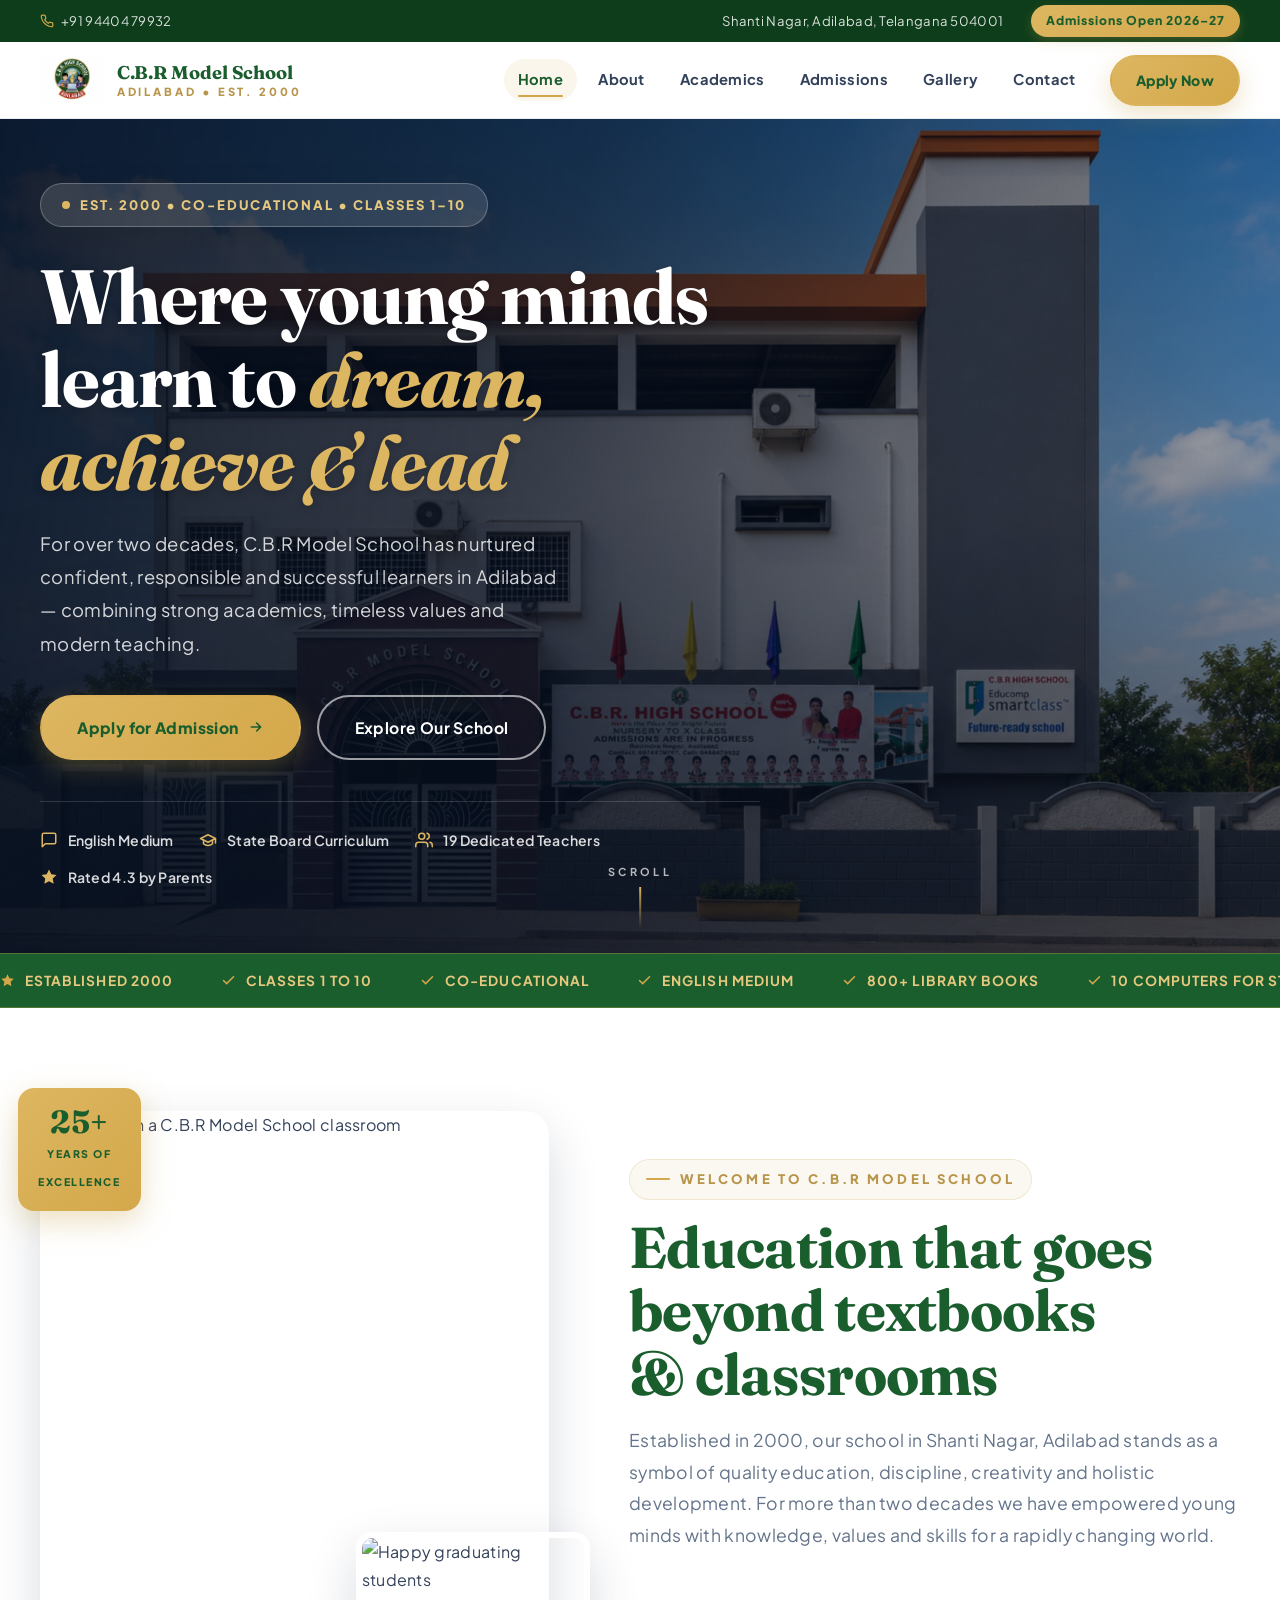
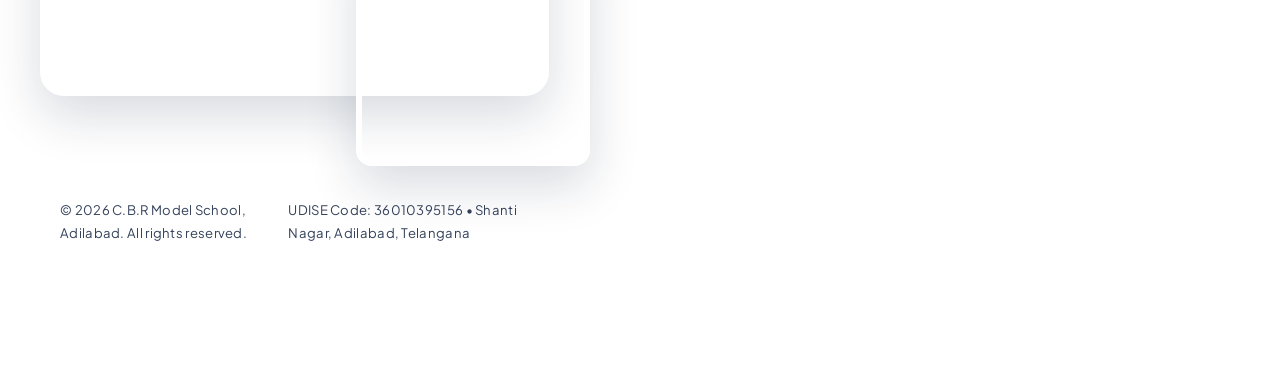
==== commit d5180bd7: "Removed unverified email, integrated authentic brand colors form school logo" ====
--- a/index.html
+++ b/index.html
@@ -6,7 +6,7 @@
   <meta name="description" content="C.B.R Model High School, Shanti Nagar, Adilabad, Telangana — a co-educational State Board school for Classes 1–10, established in 2000. English medium, 19 dedicated teachers, library, computer lab and playground.">
   <meta name="keywords" content="CBR Model School Adilabad, best school in Adilabad, schools in Adilabad Telangana, State Board school Adilabad, Classes 1 to 10 Adilabad, Shanti Nagar school">
   <meta name="author" content="C.B.R Model School">
-  <meta name="theme-color" content="#0a1d3d">
+  <meta name="theme-color" content="#1b5e2e">
 
   <!-- Open Graph / Social Sharing -->
   <meta property="og:type" content="website">
@@ -46,11 +46,7 @@
       <div class="topbar__left">
         <a href="tel:+919440479932" aria-label="Call us">
           <svg viewBox="0 0 24 24" fill="none" stroke="currentColor" stroke-width="2" stroke-linecap="round" stroke-linejoin="round" aria-hidden="true"><path d="M22 16.92v3a2 2 0 0 1-2.18 2 19.79 19.79 0 0 1-8.63-3.07 19.5 19.5 0 0 1-6-6 19.79 19.79 0 0 1-3.07-8.67A2 2 0 0 1 4.11 2h3a2 2 0 0 1 2 1.72c.13.96.36 1.9.7 2.81a2 2 0 0 1-.45 2.11L8.09 9.91a16 16 0 0 0 6 6l1.27-1.27a2 2 0 0 1 2.11-.45c.91.34 1.85.57 2.81.7A2 2 0 0 1 22 16.92z"/></svg>
-          94404 79932
-        </a>
-        <a href="mailto:info@cbrmodelschool.edu.in">
-          <svg viewBox="0 0 24 24" fill="none" stroke="currentColor" stroke-width="2" stroke-linecap="round" stroke-linejoin="round" aria-hidden="true"><rect x="2" y="4" width="20" height="16" rx="2"/><path d="m22 7-10 6L2 7"/></svg>
-          info@cbrmodelschool.edu.in
+          +91 94404 79932
         </a>
       </div>
       <div class="topbar__right">
@@ -185,518 +181,7 @@
           </header>
 
           <ul class="check-list reveal">
-            <li>
-              <svg viewBox="0 0 24 24" fill="none" stroke="currentColor" stroke-width="2.6" stroke-linecap="round" stroke-linejoin="round" aria-hidden="true"><path d="M20 6 9 17l-5-5"/></svg>
-              Co-educational State Board school, Classes 1–10
-            </li>
-            <li>
-              <svg viewBox="0 0 24 24" fill="none" stroke="currentColor" stroke-width="2.6" stroke-linecap="round" stroke-linejoin="round" aria-hidden="true"><path d="M20 6 9 17l-5-5"/></svg>
-              Student-centred learning for every style
-            </li>
-            <li>
-              <svg viewBox="0 0 24 24" fill="none" stroke="currentColor" stroke-width="2.6" stroke-linecap="round" stroke-linejoin="round" aria-hidden="true"><path d="M20 6 9 17l-5-5"/></svg>
-              19 highly qualified &amp; passionate educators
-            </li>
-            <li>
-              <svg viewBox="0 0 24 24" fill="none" stroke="currentColor" stroke-width="2.6" stroke-linecap="round" stroke-linejoin="round" aria-hidden="true"><path d="M20 6 9 17l-5-5"/></svg>
-              Well-ventilated, spacious classrooms
-            </li>
-            <li>
-              <svg viewBox="0 0 24 24" fill="none" stroke="currentColor" stroke-width="2.6" stroke-linecap="round" stroke-linejoin="round" aria-hidden="true"><path d="M20 6 9 17l-5-5"/></svg>
-              Library, computer lab &amp; playground
-            </li>
-            <li>
-              <svg viewBox="0 0 24 24" fill="none" stroke="currentColor" stroke-width="2.6" stroke-linecap="round" stroke-linejoin="round" aria-hidden="true"><path d="M20 6 9 17l-5-5"/></svg>
-              Safe, inclusive campus on all-weather roads
-            </li>
-          </ul>
-
-          <blockquote class="split__quote">
-            “We believe every child is unique and filled with unlimited potential.”
-          </blockquote>
-
-          <div class="hero__actions" style="margin-top: 2rem;">
-            <a href="about.html" class="btn btn--navy">Discover Our Story
-              <svg class="icon-arrow" width="16" height="16" viewBox="0 0 24 24" fill="none" stroke="currentColor" stroke-width="2.4" stroke-linecap="round" stroke-linejoin="round" aria-hidden="true"><path d="M5 12h14M13 6l6 6-6 6"/></svg>
-            </a>
-          </div>
-        </div>
-      </div>
-    </section>
-
-    <!-- ================================================================
-         Stats band
-         ================================================================ -->
-    <section class="stats-band section" aria-label="School at a glance">
-      <div class="container stats-grid">
-        <div class="stat reveal">
-          <p class="stat__num"><span data-count="19">0</span><small>+</small></p>
-          <p class="stat__label">Dedicated Teachers</p>
-        </div>
-        <div class="stat reveal reveal-d1">
-          <p class="stat__num"><span data-count="18">0</span></p>
-          <p class="stat__label">Spacious Classrooms</p>
-        </div>
-        <div class="stat reveal reveal-d2">
-          <p class="stat__num"><span data-count="800">0</span><small>+</small></p>
-          <p class="stat__label">Library Books</p>
-        </div>
-        <div class="stat reveal reveal-d1">
-          <p class="stat__num"><span data-count="10">0</span></p>
-          <p class="stat__label">Student Computers</p>
-        </div>
-        <div class="stat reveal">
-          <p class="stat__num"><span data-count="4.3" data-decimals="1">0</span></p>
-          <p class="stat__label">Parent Rating</p>
-        </div>
-      </div>
-    </section>
-
-    <!-- ================================================================
-         Why choose us
-         ================================================================ -->
-    <section class="section section--cream" aria-labelledby="features-heading">
-      <div class="container">
-        <header class="section__head reveal">
-          <span class="eyebrow">Why C.B.R Model School</span>
-          <h2 id="features-heading" class="section__title">A nurturing home for every child's potential</h2>
-          <p class="section__sub">
-            Academics meet character here — a balanced, caring environment where students grow
-            academically, emotionally, socially and morally.
-          </p>
-        </header>
-
-        <div class="features-grid">
-          <article class="feature-card reveal">
-            <div class="feature-card__icon" aria-hidden="true">
-              <svg viewBox="0 0 24 24" fill="none" stroke="currentColor" stroke-width="2" stroke-linecap="round" stroke-linejoin="round"><path d="M22 10v6M2 10l10-5 10 5-10 5z"/><path d="M6 12v5c3 3 9 3 12 0v-5"/></svg>
-            </div>
-            <h3>Holistic Development</h3>
-            <p>
-              Education isn't only about marks — we balance academics with co-curricular and
-              extracurricular activities to develop every child's complete personality.
-            </p>
-            <a href="about.html" class="feature-card__link">Learn More <span aria-hidden="true">&rarr;</span></a>
-          </article>
-
-          <article class="feature-card reveal reveal-d1">
-            <div class="feature-card__icon" aria-hidden="true">
-              <svg viewBox="0 0 24 24" fill="none" stroke="currentColor" stroke-width="2" stroke-linecap="round" stroke-linejoin="round"><path d="M2 3h6a4 4 0 0 1 4 4v14a3 3 0 0 0-3-3H2z"/><path d="M22 3h-6a4 4 0 0 0-4 4v14a3 3 0 0 1 3-3h7z"/></svg>
-            </div>
-            <h3>Student-Centred Learning</h3>
-            <p>
-              Every child learns differently. Our teaching strategies adapt to different learning
-              styles so that no child is left behind.
-            </p>
-            <a href="academics.html" class="feature-card__link">Learn More <span aria-hidden="true">&rarr;</span></a>
-          </article>
-
-          <article class="feature-card reveal reveal-d2">
-            <div class="feature-card__icon" aria-hidden="true">
-              <svg viewBox="0 0 24 24" fill="none" stroke="currentColor" stroke-width="2" stroke-linecap="round" stroke-linejoin="round"><path d="M17 21v-2a4 4 0 0 0-4-4H5a4 4 0 0 0-4 4v2"/><circle cx="9" cy="7" r="4"/><path d="M23 21v-2a4 4 0 0 0-3-3.87M16 3.13a4 4 0 0 1 0 7.75"/></svg>
-            </div>
-            <h3>Qualified &amp; Dedicated Faculty</h3>
-            <p>
-              Our greatest strength is our team of 19 skilled and passionate educators — committed to
-              nurturing young minds with patience, dedication and care.
-            </p>
-            <a href="about.html" class="feature-card__link">Learn More <span aria-hidden="true">&rarr;</span></a>
-          </article>
-
-          <article class="feature-card reveal">
-            <div class="feature-card__icon" aria-hidden="true">
-              <svg viewBox="0 0 24 24" fill="none" stroke="currentColor" stroke-width="2" stroke-linecap="round" stroke-linejoin="round"><path d="M3 21h18M5 21V7l7-4 7 4v14M9 21v-6h6v6"/><path d="M9 10h.01M15 10h.01M9 14h.01M15 14h.01"/></svg>
-            </div>
-            <h3>Modern Infrastructure</h3>
-            <p>
-              Well-ventilated spacious classrooms, a pucca secured campus, library with 800 books,
-              computer lab and playground — designed to support quality learning.
-            </p>
-            <a href="academics.html" class="feature-card__link">Learn More <span aria-hidden="true">&rarr;</span></a>
-          </article>
-
-          <article class="feature-card reveal reveal-d1">
-            <div class="feature-card__icon" aria-hidden="true">
-              <svg viewBox="0 0 24 24" fill="none" stroke="currentColor" stroke-width="2" stroke-linecap="round" stroke-linejoin="round"><path d="M12 22s8-4 8-10V5l-8-3-8 3v7c0 6 8 10 8 10z"/><path d="m9 12 2 2 4-4"/></svg>
-            </div>
-            <h3>Discipline, Integrity &amp; Values</h3>
-            <p>
-              Traditional values meet modern education — building character, respect, responsibility
-              and strong ethical foundations in every student.
-            </p>
-            <a href="about.html" class="feature-card__link">Learn More <span aria-hidden="true">&rarr;</span></a>
-          </article>
-
-          <article class="feature-card reveal reveal-d2">
-            <div class="feature-card__icon" aria-hidden="true">
-              <svg viewBox="0 0 24 24" fill="none" stroke="currentColor" stroke-width="2" stroke-linecap="round" stroke-linejoin="round"><path d="M20.42 4.58a5.4 5.4 0 0 0-7.65 0l-.77.78-.77-.78a5.4 5.4 0 0 0-7.65 7.65l.78.77L12 21l7.64-7.65.78-.77a5.4 5.4 0 0 0 0-7.65z"/></svg>
-            </div>
-            <h3>Parent Partnership</h3>
-            <p>
-              Regular parent–teacher meetings and open communication keep families involved in their
-              child's educational journey every step of the way.
-            </p>
-            <a href="contact.html" class="feature-card__link">Learn More <span aria-hidden="true">&rarr;</span></a>
-          </article>
-        </div>
-      </div>
-    </section>
-
-    <!-- ================================================================
-         Academics / Programs
-         ================================================================ -->
-    <section class="section" aria-labelledby="programs-heading">
-      <div class="container">
-        <header class="section__head reveal">
-          <span class="eyebrow">Academics</span>
-          <h2 id="programs-heading" class="section__title">A complete journey from Class 1 to Class 10</h2>
-          <p class="section__sub">
-            English medium instruction with a State Board curriculum, building strong foundations
-            that prepare students for board exams and beyond.
-          </p>
-        </header>
-
-        <div class="programs-grid">
-          <article class="program-card reveal">
-            <span class="program-card__tag">Primary</span>
-            <h3>Classes 1–5</h3>
-            <p>
-              A joyful introduction to learning — literacy, numeracy and curiosity built through
-              activity-based, interactive teaching.
-            </p>
-            <ul>
-              <li><svg viewBox="0 0 24 24" fill="none" stroke="currentColor" stroke-width="2.6" stroke-linecap="round" stroke-linejoin="round" aria-hidden="true"><path d="M20 6 9 17l-5-5"/></svg>Activity-based learning</li>
-              <li><svg viewBox="0 0 24 24" fill="none" stroke="currentColor" stroke-width="2.6" stroke-linecap="round" stroke-linejoin="round" aria-hidden="true"><path d="M20 6 9 17l-5-5"/></svg>Strong reading &amp; writing foundations</li>
-              <li><svg viewBox="0 0 24 24" fill="none" stroke="currentColor" stroke-width="2.6" stroke-linecap="round" stroke-linejoin="round" aria-hidden="true"><path d="M20 6 9 17l-5-5"/></svg>Personal attention from teachers</li>
-            </ul>
-          </article>
-
-          <article class="program-card reveal reveal-d1">
-            <span class="program-card__tag">Upper Primary</span>
-            <h3>Classes 6–8</h3>
-            <p>
-              Deeper concepts in science, mathematics and languages with hands-on lab and computer
-              learning opportunities.
-            </p>
-            <ul>
-              <li><svg viewBox="0 0 24 24" fill="none" stroke="currentColor" stroke-width="2.6" stroke-linecap="round" stroke-linejoin="round" aria-hidden="true"><path d="M20 6 9 17l-5-5"/></svg>Practical science &amp; computer exposure</li>
-              <li><svg viewBox="0 0 24 24" fill="none" stroke="currentColor" stroke-width="2.6" stroke-linecap="round" stroke-linejoin="round" aria-hidden="true"><path d="M20 6 9 17l-5-5"/></svg>Library &amp; research skills</li>
-              <li><svg viewBox="0 0 24 24" fill="none" stroke="currentColor" stroke-width="2.6" stroke-linecap="round" stroke-linejoin="round" aria-hidden="true"><path d="M20 6 9 17l-5-5"/></svg>Critical thinking development</li>
-            </ul>
-          </article>
-
-          <article class="program-card reveal reveal-d2">
-            <span class="program-card__tag">Secondary</span>
-            <h3>Classes 9–10</h3>
-            <p>
-              Focused State Board preparation with structured study, assessments and mentoring for
-              confident board performance.
-            </p>
-            <ul>
-              <li><svg viewBox="0 0 24 24" fill="none" stroke="currentColor" stroke-width="2.6" stroke-linecap="round" stroke-linejoin="round" aria-hidden="true"><path d="M20 6 9 17l-5-5"/></svg>Board exam-focused preparation</li>
-              <li><svg viewBox="0 0 24 24" fill="none" stroke="currentColor" stroke-width="2.6" stroke-linecap="round" stroke-linejoin="round" aria-hidden="true"><path d="M20 6 9 17l-5-5"/></svg>Regular assessments &amp; feedback</li>
-              <li><svg viewBox="0 0 24 24" fill="none" stroke="currentColor" stroke-width="2.6" stroke-linecap="round" stroke-linejoin="round" aria-hidden="true"><path d="M20 6 9 17l-5-5"/></svg>Career &amp; higher-education guidance</li>
-            </ul>
-          </article>
-        </div>
-      </div>
-    </section>
-
-    <!-- ================================================================
-         Facilities
-         ================================================================ -->
-    <section class="section section--cream" aria-labelledby="facilities-heading">
-      <div class="container">
-        <header class="section__head reveal">
-          <span class="eyebrow">Campus &amp; Facilities</span>
-          <h2 id="facilities-heading" class="section__title">A comfortable, well-equipped environment</h2>
-          <p class="section__sub">
-            Every corner of our Shanti Nagar campus is designed to support quality education and
-            joyful student growth.
-          </p>
-        </header>
-
-        <div class="facilities-grid">
-          <a href="academics.html" class="facility-card reveal">
-            <img src="https://images.unsplash.com/photo-1580582932707-520aed937b7b?auto=format&fit=crop&w=800&q=80" alt="Spacious modern classroom" loading="lazy">
-            <div class="facility-card__body">
-              <h3>18 Spacious Classrooms</h3>
-              <p>Well-ventilated rooms for positive learning</p>
-              <span class="icon-arrow" aria-hidden="true"><svg viewBox="0 0 24 24" fill="none" stroke="currentColor" stroke-width="2.4" stroke-linecap="round" stroke-linejoin="round"><path d="M7 17 17 7M7 7h10v10"/></svg></span>
-            </div>
-          </a>
-
-          <a href="academics.html" class="facility-card reveal reveal-d1">
-            <img src="https://images.unsplash.com/photo-1521587760476-6c12a4b040da?auto=format&fit=crop&w=800&q=80" alt="School library with books" loading="lazy">
-            <div class="facility-card__body">
-              <h3>Library with 800 Books</h3>
-              <p>A quiet space that inspires reading &amp; research</p>
-              <span class="icon-arrow" aria-hidden="true"><svg viewBox="0 0 24 24" fill="none" stroke="currentColor" stroke-width="2.4" stroke-linecap="round" stroke-linejoin="round"><path d="M7 17 17 7M7 7h10v10"/></svg></span>
-            </div>
-          </a>
-
-          <a href="academics.html" class="facility-card reveal reveal-d2">
-            <img src="https://images.unsplash.com/photo-1516321318423-f06f85e504b3?auto=format&fit=crop&w=800&q=80" alt="Students using computers" loading="lazy">
-            <div class="facility-card__body">
-              <h3>10 Student Computers</h3>
-              <p>Digital literacy for today's learners</p>
-              <span class="icon-arrow" aria-hidden="true"><svg viewBox="0 0 24 24" fill="none" stroke="currentColor" stroke-width="2.4" stroke-linecap="round" stroke-linejoin="round"><path d="M7 17 17 7M7 7h10v10"/></svg></span>
-            </div>
-          </a>
-
-          <a href="gallery.html" class="facility-card reveal">
-            <img src="https://images.unsplash.com/photo-1461896836934-ffe607ba8211?auto=format&fit=crop&w=800&q=80" alt="Students playing on the playground" loading="lazy">
-            <div class="facility-card__body">
-              <h3>Playground &amp; Sports</h3>
-              <p>Teamwork, fitness and healthy competition</p>
-              <span class="icon-arrow" aria-hidden="true"><svg viewBox="0 0 24 24" fill="none" stroke="currentColor" stroke-width="2.4" stroke-linecap="round" stroke-linejoin="round"><path d="M7 17 17 7M7 7h10v10"/></svg></span>
-            </div>
-          </a>
-
-          <a href="about.html" class="facility-card reveal reveal-d1">
-            <img src="https://images.unsplash.com/photo-1513364776144-60967b0f800f?auto=format&fit=crop&w=800&q=80" alt="Students painting during arts class" loading="lazy">
-            <div class="facility-card__body">
-              <h3>Arts &amp; Cultural Activities</h3>
-              <p>Creativity celebrated beyond the classroom</p>
-              <span class="icon-arrow" aria-hidden="true"><svg viewBox="0 0 24 24" fill="none" stroke="currentColor" stroke-width="2.4" stroke-linecap="round" stroke-linejoin="round"><path d="M7 17 17 7M7 7h10v10"/></svg></span>
-            </div>
-          </a>
-
-          <a href="about.html" class="facility-card reveal reveal-d2">
-            <img src="https://images.unsplash.com/photo-1502086223501-7ea6ecd79368?auto=format&fit=crop&w=800&q=80" alt="Safe campus green surroundings" loading="lazy">
-            <div class="facility-card__body">
-              <h3>Safe &amp; Secured Campus</h3>
-              <p>Pucca boundary, clean tap water &amp; sanitation</p>
-              <span class="icon-arrow" aria-hidden="true"><svg viewBox="0 0 24 24" fill="none" stroke="currentColor" stroke-width="2.4" stroke-linecap="round" stroke-linejoin="round"><path d="M7 17 17 7M7 7h10v10"/></svg></span>
-            </div>
-          </a>
-        </div>
-      </div>
-    </section>
-
-    <!-- ================================================================
-         Vision & Mission
-         ================================================================ -->
-    <section class="section section--navy" aria-labelledby="vm-heading">
-      <div class="container">
-        <header class="section__head reveal">
-          <span class="eyebrow" style="color: var(--gold-300);">Our Promise</span>
-          <h2 id="vm-heading" class="section__title">Vision &amp; Mission</h2>
-          <p class="section__sub">
-            The beliefs that guide everything we do — in the classroom, on the playground and beyond.
-          </p>
-        </header>
-
-        <div class="vm-grid">
-          <article class="vm-card vm-card--navy reveal">
-            <div class="vm-card__icon" aria-hidden="true">
-              <svg viewBox="0 0 24 24" fill="none" stroke="currentColor" stroke-width="2" stroke-linecap="round" stroke-linejoin="round"><path d="M1 12s4-8 11-8 11 8 11 8-4 8-11 8-11-8-11-8z"/><circle cx="12" cy="12" r="3"/></svg>
-            </div>
-            <h3>Our Vision</h3>
-            <p>
-              To become a leading institution that inspires students to dream big, think creatively
-              and contribute positively to society — building a generation with strong moral values,
-              critical thinking, leadership qualities and a passion for lifelong learning.
-            </p>
-            <ul>
-              <li><svg viewBox="0 0 24 24" fill="none" stroke="currentColor" stroke-width="2.6" stroke-linecap="round" stroke-linejoin="round" aria-hidden="true"><path d="M20 6 9 17l-5-5"/></svg>Curiosity encouraged, creativity celebrated</li>
-              <li><svg viewBox="0 0 24 24" fill="none" stroke="currentColor" stroke-width="2.6" stroke-linecap="round" stroke-linejoin="round" aria-hidden="true"><path d="M20 6 9 17l-5-5"/></svg>Every child empowered to achieve their highest potential</li>
-            </ul>
-          </article>
-
-          <article class="vm-card reveal">
-            <div class="vm-card__icon" aria-hidden="true">
-              <svg viewBox="0 0 24 24" fill="none" stroke="currentColor" stroke-width="2" stroke-linecap="round" stroke-linejoin="round"><circle cx="12" cy="12" r="10"/><circle cx="12" cy="12" r="6"/><circle cx="12" cy="12" r="2"/></svg>
-            </div>
-            <h3>Our Mission</h3>
-            <p>We are dedicated to creating lifelong learners — academically strong, compassionate, innovative and confident.</p>
-            <ul>
-              <li><svg viewBox="0 0 24 24" fill="none" stroke="currentColor" stroke-width="2.6" stroke-linecap="round" stroke-linejoin="round" aria-hidden="true"><path d="M20 6 9 17l-5-5"/></svg>High-quality education with a student-centred approach</li>
-              <li><svg viewBox="0 0 24 24" fill="none" stroke="currentColor" stroke-width="2.6" stroke-linecap="round" stroke-linejoin="round" aria-hidden="true"><path d="M20 6 9 17l-5-5"/></svg>Innovation, creativity and independent thinking</li>
-              <li><svg viewBox="0 0 24 24" fill="none" stroke="currentColor" stroke-width="2.6" stroke-linecap="round" stroke-linejoin="round" aria-hidden="true"><path d="M20 6 9 17l-5-5"/></svg>Discipline, integrity and respect among students</li>
-              <li><svg viewBox="0 0 24 24" fill="none" stroke="currentColor" stroke-width="2.6" stroke-linecap="round" stroke-linejoin="round" aria-hidden="true"><path d="M20 6 9 17l-5-5"/></svg>Confidence, communication and leadership skills</li>
-              <li><svg viewBox="0 0 24 24" fill="none" stroke="currentColor" stroke-width="2.6" stroke-linecap="round" stroke-linejoin="round" aria-hidden="true"><path d="M20 6 9 17l-5-5"/></svg>Responsible citizens with strong ethical values</li>
-            </ul>
-          </article>
-        </div>
-      </div>
-    </section>
-
-    <!-- ================================================================
-         Testimonials
-         ================================================================ -->
-    <section class="section" aria-labelledby="testimonials-heading">
-      <div class="container">
-        <header class="section__head reveal">
-          <span class="eyebrow">Parent Voices</span>
-          <h2 id="testimonials-heading" class="section__title">Trusted by families across Adilabad</h2>
-          <p class="section__sub">Rated 4.3 out of 5 by parents on public school listings.</p>
-        </header>
-
-        <div class="testimonial-shell reveal">
-          <article class="testimonial-card is-active">
-            <div class="testimonial-card__stars" aria-hidden="true">
-              <svg viewBox="0 0 24 24" fill="currentColor"><path d="M12 2l3.09 6.26L22 9.27l-5 4.87 1.18 6.88L12 17.77l-6.18 3.25L7 14.14 2 9.27l6.91-1.01L12 2z"/></svg>
-              <svg viewBox="0 0 24 24" fill="currentColor"><path d="M12 2l3.09 6.26L22 9.27l-5 4.87 1.18 6.88L12 17.77l-6.18 3.25L7 14.14 2 9.27l6.91-1.01L12 2z"/></svg>
-              <svg viewBox="0 0 24 24" fill="currentColor"><path d="M12 2l3.09 6.26L22 9.27l-5 4.87 1.18 6.88L12 17.77l-6.18 3.25L7 14.14 2 9.27l6.91-1.01L12 2z"/></svg>
-              <svg viewBox="0 0 24 24" fill="currentColor"><path d="M12 2l3.09 6.26L22 9.27l-5 4.87 1.18 6.88L12 17.77l-6.18 3.25L7 14.14 2 9.27l6.91-1.01L12 2z"/></svg>
-              <svg viewBox="0 0 24 24" fill="currentColor"><path d="M12 2l3.09 6.26L22 9.27l-5 4.87 1.18 6.88L12 17.77l-6.18 3.25L7 14.14 2 9.27l6.91-1.01L12 2z"/></svg>
-            </div>
-            <blockquote>
-              “The teachers know every child personally and give individual attention. My daughter has
-              grown in confidence and loves going to school every day.”
-            </blockquote>
-            <footer>
-              <span class="testimonial-card__avatar" aria-hidden="true">R</span>
-              <span class="testimonial-card__meta">
-                <strong>Parent of a Class 3 student</strong>
-                <span>Shanti Nagar, Adilabad</span>
-              </span>
-            </footer>
-          </article>
-
-          <article class="testimonial-card">
-            <div class="testimonial-card__stars" aria-hidden="true">
-              <svg viewBox="0 0 24 24" fill="currentColor"><path d="M12 2l3.09 6.26L22 9.27l-5 4.87 1.18 6.88L12 17.77l-6.18 3.25L7 14.14 2 9.27l6.91-1.01L12 2z"/></svg>
-              <svg viewBox="0 0 24 24" fill="currentColor"><path d="M12 2l3.09 6.26L22 9.27l-5 4.87 1.18 6.88L12 17.77l-6.18 3.25L7 14.14 2 9.27l6.91-1.01L12 2z"/></svg>
-              <svg viewBox="0 0 24 24" fill="currentColor"><path d="M12 2l3.09 6.26L22 9.27l-5 4.87 1.18 6.88L12 17.77l-6.18 3.25L7 14.14 2 9.27l6.91-1.01L12 2z"/></svg>
-              <svg viewBox="0 0 24 24" fill="currentColor"><path d="M12 2l3.09 6.26L22 9.27l-5 4.87 1.18 6.88L12 17.77l-6.18 3.25L7 14.14 2 9.27l6.91-1.01L12 2z"/></svg>
-              <svg viewBox="0 0 24 24" fill="currentColor"><path d="M12 2l3.09 6.26L22 9.27l-5 4.87 1.18 6.88L12 17.77l-6.18 3.25L7 14.14 2 9.27l6.91-1.01L12 2z"/></svg>
-            </div>
-            <blockquote>
-              “Discipline with warmth. The school combines strong values with modern teaching methods,
-              and the results speak for themselves.”
-            </blockquote>
-            <footer>
-              <span class="testimonial-card__avatar" aria-hidden="true">S</span>
-              <span class="testimonial-card__meta">
-                <strong>Parent of a Class 7 student</strong>
-                <span>Adilabad</span>
-              </span>
-            </footer>
-          </article>
-
-          <article class="testimonial-card">
-            <div class="testimonial-card__stars" aria-hidden="true">
-              <svg viewBox="0 0 24 24" fill="currentColor"><path d="M12 2l3.09 6.26L22 9.27l-5 4.87 1.18 6.88L12 17.77l-6.18 3.25L7 14.14 2 9.27l6.91-1.01L12 2z"/></svg>
-              <svg viewBox="0 0 24 24" fill="currentColor"><path d="M12 2l3.09 6.26L22 9.27l-5 4.87 1.18 6.88L12 17.77l-6.18 3.25L7 14.14 2 9.27l6.91-1.01L12 2z"/></svg>
-              <svg viewBox="0 0 24 24" fill="currentColor"><path d="M12 2l3.09 6.26L22 9.27l-5 4.87 1.18 6.88L12 17.77l-6.18 3.25L7 14.14 2 9.27l6.91-1.01L12 2z"/></svg>
-              <svg viewBox="0 0 24 24" fill="currentColor"><path d="M12 2l3.09 6.26L22 9.27l-5 4.87 1.18 6.88L12 17.77l-6.18 3.25L7 14.14 2 9.27l6.91-1.01L12 2z"/></svg>
-              <svg viewBox="0 0 24 24" fill="currentColor"><path d="M12 2l3.09 6.26L22 9.27l-5 4.87 1.18 6.88L12 17.77l-6.18 3.25L7 14.14 2 9.27l6.91-1.01L12 2z"/></svg>
-            </div>
-            <blockquote>
-              “From the playground to the library, my son gets every opportunity to explore his
-              talents. It truly is a school that builds complete personalities.”
-            </blockquote>
-            <footer>
-              <span class="testimonial-card__avatar" aria-hidden="true">M</span>
-              <span class="testimonial-card__meta">
-                <strong>Parent of a Class 9 student</strong>
-                <span>Adilabad</span>
-              </span>
-            </footer>
-          </article>
-        </div>
-
-        <div class="testimonial-nav" role="tablist" aria-label="Testimonials"></div>
-      </div>
-    </section>
-
-    <!-- ================================================================
-         CTA
-         ================================================================ -->
-    <section class="section section--cream" aria-labelledby="cta-heading">
-      <div class="container">
-        <div class="cta-banner reveal">
-          <div class="cta-banner__inner">
-            <span class="eyebrow" style="color: var(--gold-300);">Admissions Open 2026–27</span>
-            <h2 id="cta-heading">Begin Your Child's Journey with Us</h2>
-            <p>
-              Visit our campus in Shanti Nagar, Adilabad or call us to schedule a tour. Limited seats
-              are available for Classes 1–10 for the academic year 2026–27.
-            </p>
-            <div class="cta-banner__actions">
-              <a href="admissions.html" class="btn btn--gold">Apply for Admission
-                <svg class="icon-arrow" width="16" height="16" viewBox="0 0 24 24" fill="none" stroke="currentColor" stroke-width="2.4" stroke-linecap="round" stroke-linejoin="round" aria-hidden="true"><path d="M5 12h14M13 6l6 6-6 6"/></svg>
-              </a>
-              <a href="contact.html" class="btn btn--outline">Contact Us</a>
-            </div>
-            <div class="cta-banner__meta">
-              <a href="tel:+919440479932">
-                <svg viewBox="0 0 24 24" fill="none" stroke="currentColor" stroke-width="2" stroke-linecap="round" stroke-linejoin="round" aria-hidden="true"><path d="M22 16.92v3a2 2 0 0 1-2.18 2 19.79 19.79 0 0 1-8.63-3.07 19.5 19.5 0 0 1-6-6 19.79 19.79 0 0 1-3.07-8.67A2 2 0 0 1 4.11 2h3a2 2 0 0 1 2 1.72c.13.96.36 1.9.7 2.81a2 2 0 0 1-.45 2.11L8.09 9.91a16 16 0 0 0 6 6l1.27-1.27a2 2 0 0 1 2.11-.45c.91.34 1.85.57 2.81.7A2 2 0 0 1 22 16.92z"/></svg>
-                +91 94404 79932
-              </a>
-              <a href="mailto:info@cbrmodelschool.edu.in">
-                <svg viewBox="0 0 24 24" fill="none" stroke="currentColor" stroke-width="2" stroke-linecap="round" stroke-linejoin="round" aria-hidden="true"><rect x="2" y="4" width="20" height="16" rx="2"/><path d="m22 7-10 6L2 7"/></svg>
-                info@cbrmodelschool.edu.in
-              </a>
-              <span>
-                <svg viewBox="0 0 24 24" fill="none" stroke="currentColor" stroke-width="2" stroke-linecap="round" stroke-linejoin="round" aria-hidden="true"><path d="M20 10c0 6-8 12-8 12s-8-6-8-12a8 8 0 0 1 16 0z"/><circle cx="12" cy="10" r="3"/></svg>
-                Shanti Nagar, Adilabad 504001
-              </span>
-            </div>
-          </div>
-        </div>
-      </div>
-    </section>
-
-  </main>
-
-  <!-- ================================================================
-       Footer
-       ================================================================ -->
-  <footer class="site-footer" role="contentinfo">
-    <div class="container footer-grid">
-
-      <div class="footer-brand">
-        <a href="index.html" class="footer-brand__logo" aria-label="C.B.R Model School — Home">
-          <img src="images/logo.png" alt="C.B.R Model School logo" width="54" height="54">
-          <span>
-            <strong>C.B.R Model School</strong>
-            <span>Adilabad &bull; Est. 2000</span>
-          </span>
-        </a>
-        <p>
-          A co-educational State Board school in Shanti Nagar, Adilabad — shaping confident,
-          responsible and successful learners with quality education, strong values and a
-          commitment to excellence since 2000.
-        </p>
-      </div>
-
-      <nav aria-label="Footer quick links">
-        <h3>Quick Links</h3>
-        <ul class="footer-links">
-          <li><a href="index.html">Home</a></li>
-          <li><a href="about.html">About Us</a></li>
-          <li><a href="academics.html">Academics</a></li>
-          <li><a href="admissions.html">Admissions</a></li>
-          <li><a href="gallery.html">Gallery</a></li>
-          <li><a href="contact.html">Contact Us</a></li>
-        </ul>
-      </nav>
-
-      <aside aria-label="Contact information">
-        <h3>Contact Info</h3>
-        <ul class="footer-contact">
-          <li>
-            <svg viewBox="0 0 24 24" fill="none" stroke="currentColor" stroke-width="2" stroke-linecap="round" stroke-linejoin="round" aria-hidden="true"><path d="M20 10c0 6-8 12-8 12s-8-6-8-12a8 8 0 0 1 16 0z"/><circle cx="12" cy="10" r="3"/></svg>
-            <address style="font-style: normal;">
-              Shanti Nagar, Adilabad,<br>
-              Telangana — 504001
-            </address>
-          </li>
-          <li>
-            <svg viewBox="0 0 24 24" fill="none" stroke="currentColor" stroke-width="2" stroke-linecap="round" stroke-linejoin="round" aria-hidden="true"><path d="M22 16.92v3a2 2 0 0 1-2.18 2 19.79 19.79 0 0 1-8.63-3.07 19.5 19.5 0 0 1-6-6 19.79 19.79 0 0 1-3.07-8.67A2 2 0 0 1 4.11 2h3a2 2 0 0 1 2 1.72c.13.96.36 1.9.7 2.81a2 2 0 0 1-.45 2.11L8.09 9.91a16 16 0 0 0 6 6l1.27-1.27a2 2 0 0 1 2.11-.45c.91.34 1.85.57 2.81.7A2 2 0 0 1 22 16.92z"/></svg>
-            <a href="tel:+919440479932">+91 94404 79932</a>
-          </li>
-          <li>
-            <svg viewBox="0 0 24 24" fill="none" stroke="currentColor" stroke-width="2" stroke-linecap="round" stroke-linejoin="round" aria-hidden="true"><path d="M22 16.92v3a2 2 0 0 1-2.18 2 19.79 19.79 0 0 1-8.63-3.07 19.5 19.5 0 0 1-6-6 19.79 19.79 0 0 1-3.07-8.67A2 2 0 0 1 4.11 2h3a2 2 0 0 1 2 1.72c.13.96.36 1.9.7 2.81a2 2 0 0 1-.45 2.11L8.09 9.91a16 16 0 0 0 6 6l1.27-1.27a2 2 0 0 1 2.11-.45c.91.34 1.85.57 2.81.7A2 2 0 0 1 22 16.92z"/></svg>
-            <a href="tel:+918732244008">08732-244008</a>
-          </li>
-          <li>
-            <svg viewBox="0 0 24 24" fill="none" stroke="currentColor" stroke-width="2" stroke-linecap="round" stroke-linejoin="round" aria-hidden="true"><rect x="2" y="4" width="20" height="16" rx="2"/><path d="m22 7-10 6L2 7"/></svg>
-            <a href="mailto:info@cbrmodelschool.edu.in">info@cbrmodelschool.edu.in</a>
-          </li>
+            
         </ul>
       </aside>
 
@@ -713,3 +198,4 @@
   <script src="js/main.js" defer></script>
 </body>
 </html>
+
--- a/css/variables.css
+++ b/css/variables.css
@@ -1,25 +1,28 @@
 /* ==========================================================================
    Design Tokens — C.B.R Model School (Premium Edition)
-   Palette: Deep navy + warm gold + soft cream (classic academic luxury)
+   Palette: Forest green + warm gold + red (authentic brand colors from logo)
    ========================================================================== */
 
 :root {
-  /* Colors — brand */
-  --navy-950: #060f1f;
-  --navy-900: #0a1d3d;
-  --navy-800: #10264b;
-  --navy-700: #1a335f;
-  --navy-600: #24407a;
-  --blue-600: #2563eb;
-  --blue-500: #3b82f6;
-  --blue-100: #e3ecfb;
+  /* Colors — brand (from C.B.R High School logo) */
+  --green-950: #0d3d1a;
+  --green-900: #1b5e2e;
+  --green-800: #2d6a3e;
+  --green-700: #3a7d4a;
+  --green-600: #4a9056;
+  --green-100: #e6f4e9;
+  --green-50: #f2f8f4;
 
-  --gold-600: #a9852f;
-  --gold-500: #c8a24b;
-  --gold-400: #d9b968;
-  --gold-300: #e6d19a;
-  --gold-100: #f5ecd7;
-  --gold-50: #faf5e9;
+  --gold-600: #b8954a;
+  --gold-500: #d4a84a;
+  --gold-400: #ddb661;
+  --gold-300: #e6c87e;
+  --gold-100: #f5ead4;
+  --gold-50: #faf6eb;
+
+  --red-600: #a81824;
+  --red-500: #c41e3a;
+  --red-100: #f5e8eb;
 
   --cream: #faf7f2;
   --sand: #f2ece1;
@@ -31,24 +34,25 @@
   --ink-500: #64748b;
   --ink-400: #8b98ab;
 
-  --success: #1d8a5f;
-  --success-bg: #e4f3ec;
-  --danger: #b3402f;
-  --danger-bg: #faece9;
+  --success: #1b5e2e;
+  --success-bg: #e6f4e9;
+  --danger: #c41e3a;
+  --danger-bg: #f5e8eb;
 
   /* Typography */
   --font-display: 'Fraunces', 'Georgia', serif;
   --font-body: 'Plus Jakarta Sans', 'Segoe UI', sans-serif;
 
-  --fs-hero: clamp(2.4rem, 6vw, 4.25rem);
-  --fs-h1: clamp(2rem, 4.5vw, 3.25rem);
-  --fs-h2: clamp(1.6rem, 3.2vw, 2.4rem);
-  --fs-h3: clamp(1.2rem, 2vw, 1.5rem);
-  --fs-h4: 1.1rem;
+  /* Enhanced typography scales for premium feel */
+  --fs-hero: clamp(2.8rem, 7vw, 4.8rem);
+  --fs-h1: clamp(2.2rem, 5vw, 3.6rem);
+  --fs-h2: clamp(1.8rem, 3.8vw, 2.8rem);
+  --fs-h3: clamp(1.35rem, 2.4vw, 1.75rem);
+  --fs-h4: 1.25rem;
   --fs-body: 1rem;
   --fs-small: 0.9rem;
   --fs-xs: 0.78rem;
-  --fs-eyebrow: 0.8rem;
+  --fs-eyebrow: 0.82rem;
 
   /* Spacing */
   --sp-xs: 0.5rem;
--- a/css/style.css
+++ b/css/style.css
@@ -1,6 +1,6 @@
 /* ==========================================================================
    C.B.R Model School — Premium Stylesheet
-   Design language: classic academic luxury (deep navy / warm gold / cream)
+   Design language: Forest green (logo) + warm gold + soft cream (brand luxury)
    ========================================================================== */
 
 /* --------------------------------------------------------------------------
@@ -13,10 +13,11 @@
 body {
   font-family: var(--font-body);
   font-size: var(--fs-body);
-  line-height: 1.7;
+  line-height: 1.75;
   color: var(--ink-700);
   background-color: var(--white);
   overflow-x: hidden;
+  letter-spacing: 0.3px;
 }
 
 body.nav-open {
@@ -25,14 +26,36 @@
 
 ::selection {
   background: var(--gold-500);
-  color: var(--navy-900);
+  color: var(--green-900);
 }
 
 h1, h2, h3, h4, h5 {
   font-family: var(--font-display);
-  color: var(--navy-900);
-  line-height: 1.15;
+  color: var(--green-900);
+  line-height: 1.1;
   font-weight: 600;
+  letter-spacing: -0.012em;
+}
+
+h1 {
+  font-size: var(--fs-h1);
+  font-weight: 700;
+}
+
+h2 {
+  font-size: var(--fs-h2);
+  font-weight: 700;
+}
+
+h3 {
+  font-size: var(--fs-h3);
+  font-weight: 700;
+  letter-spacing: -0.008em;
+}
+
+h4, h5 {
+  font-weight: 600;
+  letter-spacing: -0.005em;
 }
 
 img {
@@ -60,7 +83,7 @@
 }
 
 .section--navy {
-  background-color: var(--navy-900);
+  background-color: var(--green-900);
   color: rgba(255, 255, 255, 0.82);
 }
 
@@ -71,10 +94,10 @@
 }
 
 .section__head {
-  max-width: 680px;
+  max-width: 720px;
   margin-inline: auto;
   text-align: center;
-  margin-bottom: clamp(2rem, 5vw, 3.5rem);
+  margin-bottom: clamp(2.5rem, 6vw, 4rem);
 }
 
 .section__head--left {
@@ -85,20 +108,31 @@
 .eyebrow {
   display: inline-flex;
   align-items: center;
-  gap: 0.55rem;
+  gap: 0.6rem;
   font-size: var(--fs-eyebrow);
-  font-weight: 700;
-  letter-spacing: 0.22em;
+  font-weight: 800;
+  letter-spacing: 0.24em;
   text-transform: uppercase;
   color: var(--gold-600);
+  background: rgba(200, 162, 75, 0.08);
+  padding: 0.5rem 1rem;
+  border-radius: var(--r-full);
+  border: 1px solid rgba(200, 162, 75, 0.2);
+  transition: all var(--t-fast);
+}
+
+.eyebrow:hover {
+  background: rgba(200, 162, 75, 0.12);
+  border-color: rgba(200, 162, 75, 0.35);
 }
 
 .eyebrow::before {
   content: '';
-  width: 28px;
+  width: 24px;
   height: 2px;
   background: var(--gold-500);
   display: inline-block;
+  border-radius: 1px;
 }
 
 .section__head--center .eyebrow::after {
@@ -111,13 +145,17 @@
 
 .section__title {
   font-size: var(--fs-h1);
-  margin-top: var(--sp-sm);
-  margin-bottom: var(--sp-sm);
+  margin-top: 1rem;
+  margin-bottom: 1.2rem;
+  font-weight: 700;
+  letter-spacing: -0.012em;
 }
 
 .section__sub {
   color: var(--ink-500);
-  font-size: 1.06rem;
+  font-size: 1.1rem;
+  line-height: 1.8;
+  letter-spacing: 0.3px;
 }
 
 .section--navy .section__sub {
@@ -143,7 +181,7 @@
   z-index: 9999;
   padding: var(--sp-xs) var(--sp-sm);
   background: var(--gold-500);
-  color: var(--navy-900);
+  color: var(--green-900);
   font-weight: 700;
   border-radius: var(--r-xs);
 }
@@ -160,74 +198,98 @@
   align-items: center;
   justify-content: center;
   gap: 0.6rem;
-  padding: 0.95rem 2rem;
+  padding: 1.05rem 2.2rem;
   font-family: var(--font-body);
   font-weight: 700;
-  font-size: 0.95rem;
-  letter-spacing: 0.02em;
+  font-size: 0.98rem;
+  letter-spacing: 0.025em;
   border-radius: var(--r-full);
   border: 2px solid transparent;
   transition: transform var(--t-fast), box-shadow var(--t-base),
     background-color var(--t-base), color var(--t-base), border-color var(--t-base);
   cursor: pointer;
   white-space: nowrap;
+  position: relative;
+  overflow: hidden;
 }
 
 .btn:hover {
-  transform: translateY(-3px);
+  transform: translateY(-4px);
+}
+
+.btn::before {
+  content: '';
+  position: absolute;
+  inset: 0;
+  background: radial-gradient(circle at var(--mouse-x, 50%) var(--mouse-y, 50%), rgba(255,255,255,0.15) 0%, transparent 70%);
+  opacity: 0;
+  transition: opacity var(--t-fast);
+}
+
+.btn:hover::before {
+  opacity: 1;
 }
 
 .btn--gold {
   background: linear-gradient(135deg, var(--gold-400), var(--gold-500));
-  color: var(--navy-900);
-  box-shadow: var(--sh-gold);
+  color: var(--green-900);
+  box-shadow: 0 8px 24px rgba(200, 162, 75, 0.3);
+  font-weight: 800;
 }
 
 .btn--gold:hover {
-  box-shadow: 0 16px 40px rgba(200, 162, 75, 0.45);
+  box-shadow: 0 16px 48px rgba(200, 162, 75, 0.45);
+  background: linear-gradient(135deg, var(--gold-500), var(--gold-400));
 }
 
 .btn--navy {
-  background: var(--navy-900);
+  background: var(--green-900);
   color: var(--white);
-  box-shadow: var(--sh-md);
+  box-shadow: 0 8px 24px rgba(10, 29, 61, 0.2);
+  font-weight: 800;
 }
 
 .btn--navy:hover {
-  background: var(--navy-800);
-  box-shadow: var(--sh-lg);
+  background: var(--green-800);
+  box-shadow: 0 16px 48px rgba(10, 29, 61, 0.3);
 }
 
 .btn--white {
   background: var(--white);
-  color: var(--navy-900);
-  box-shadow: var(--sh-md);
+  color: var(--green-900);
+  box-shadow: 0 8px 24px rgba(10, 29, 61, 0.12);
+  font-weight: 800;
 }
 
 .btn--white:hover {
   background: var(--gold-100);
+  box-shadow: 0 12px 32px rgba(10, 29, 61, 0.18);
 }
 
 .btn--outline {
   background: transparent;
   color: var(--white);
-  border-color: rgba(255, 255, 255, 0.55);
+  border-color: rgba(255, 255, 255, 0.6);
+  font-weight: 700;
 }
 
 .btn--outline:hover {
-  background: rgba(255, 255, 255, 0.1);
+  background: rgba(255, 255, 255, 0.12);
   border-color: var(--white);
+  box-shadow: 0 8px 24px rgba(255, 255, 255, 0.15);
 }
 
 .btn--outline-dark {
   background: transparent;
-  color: var(--navy-900);
-  border-color: var(--navy-900);
+  color: var(--green-900);
+  border-color: var(--green-900);
+  font-weight: 700;
 }
 
 .btn--outline-dark:hover {
-  background: var(--navy-900);
+  background: var(--green-900);
   color: var(--white);
+  box-shadow: 0 8px 24px rgba(10, 29, 61, 0.2);
 }
 
 .btn .icon-arrow {
@@ -242,7 +304,7 @@
    Top utility bar
    -------------------------------------------------------------------------- */
 .topbar {
-  background: var(--navy-950);
+  background: var(--green-950);
   color: rgba(255, 255, 255, 0.85);
   font-size: 0.82rem;
   position: relative;
@@ -283,13 +345,21 @@
 }
 
 .topbar__badge {
-  background: var(--gold-500);
-  color: var(--navy-900);
+  background: linear-gradient(135deg, var(--gold-400), var(--gold-500));
+  color: var(--green-900);
   font-weight: 800;
-  font-size: 0.74rem;
-  letter-spacing: 0.06em;
-  padding: 0.28rem 0.8rem;
+  font-size: 0.76rem;
+  letter-spacing: 0.08em;
+  padding: 0.35rem 0.95rem;
   border-radius: var(--r-full);
+  box-shadow: 0 4px 12px rgba(200, 162, 75, 0.25);
+  transition: all var(--t-fast);
+  cursor: pointer;
+}
+
+.topbar__badge:hover {
+  box-shadow: 0 6px 16px rgba(200, 162, 75, 0.35);
+  transform: translateY(-2px);
 }
 
 /* --------------------------------------------------------------------------
@@ -335,23 +405,26 @@
 .navbar__brand {
   display: flex;
   flex-direction: column;
-  line-height: 1.15;
+  line-height: 1.1;
 }
 
 .navbar__brand strong {
   font-family: var(--font-display);
-  font-size: 1.08rem;
-  font-weight: 700;
-  color: var(--navy-900);
-  letter-spacing: 0.02em;
+  font-size: 1.15rem;
+  font-weight: 700;
+  color: var(--green-900);
+  letter-spacing: -0.005em;
+  transition: color var(--t-fast);
 }
 
 .navbar__brand span {
-  font-size: 0.68rem;
-  font-weight: 700;
-  letter-spacing: 0.24em;
+  font-size: 0.7rem;
+  font-weight: 800;
+  letter-spacing: 0.26em;
   text-transform: uppercase;
   color: var(--gold-600);
+  margin-top: 0.12rem;
+  transition: color var(--t-fast);
 }
 
 .nav-toggle {
@@ -369,7 +442,7 @@
   display: block;
   width: 100%;
   height: 2.5px;
-  background-color: var(--navy-900);
+  background-color: var(--green-900);
   border-radius: 2px;
   transition: transform var(--t-fast), opacity var(--t-fast);
 }
@@ -392,7 +465,7 @@
   position: fixed;
   inset: 0;
   top: 0;
-  background: var(--navy-900);
+  background: var(--green-900);
   padding-top: calc(var(--header-h) + 2rem);
   transform: translateX(100%);
   transition: transform var(--t-slow);
@@ -446,7 +519,7 @@
   min-height: 88vh;
   padding-block: 4rem;
   overflow: hidden;
-  background: var(--navy-900);
+  background: var(--green-900);
 }
 
 .hero__bg {
@@ -485,23 +558,31 @@
 .hero__badge {
   display: inline-flex;
   align-items: center;
-  gap: 0.6rem;
-  background: rgba(255, 255, 255, 0.1);
-  border: 1px solid rgba(255, 255, 255, 0.22);
-  backdrop-filter: blur(6px);
-  padding: 0.55rem 1.15rem;
+  gap: 0.65rem;
+  background: rgba(255, 255, 255, 0.12);
+  border: 1.5px solid rgba(255, 255, 255, 0.25);
+  backdrop-filter: blur(8px);
+  padding: 0.6rem 1.3rem;
   border-radius: var(--r-full);
-  font-size: var(--fs-xs);
-  font-weight: 700;
-  letter-spacing: 0.14em;
+  font-size: var(--fs-eyebrow);
+  font-weight: 800;
+  letter-spacing: 0.15em;
   text-transform: uppercase;
   color: var(--gold-300);
-  margin-bottom: 1.6rem;
+  margin-bottom: 1.8rem;
+  box-shadow: 0 8px 32px rgba(0, 0, 0, 0.1);
+  transition: all var(--t-fast);
+}
+
+.hero__badge:hover {
+  background: rgba(255, 255, 255, 0.16);
+  border-color: rgba(255, 255, 255, 0.35);
+  box-shadow: 0 12px 40px rgba(200, 162, 75, 0.2);
 }
 
 .hero__badge .dot {
-  width: 7px;
-  height: 7px;
+  width: 8px;
+  height: 8px;
   border-radius: 50%;
   background: var(--gold-400);
   box-shadow: 0 0 0 0 rgba(217, 185, 104, 0.6);
@@ -517,20 +598,27 @@
 .hero__title {
   font-size: var(--fs-hero);
   color: var(--white);
-  line-height: 1.06;
-  margin-bottom: 1.2rem;
+  line-height: 1.08;
+  margin-bottom: 1.4rem;
+  font-weight: 700;
+  letter-spacing: -0.015em;
+  text-shadow: 0 2px 8px rgba(0, 0, 0, 0.2);
 }
 
 .hero__title em {
   font-style: italic;
   color: var(--gold-400);
+  font-weight: 700;
+  text-shadow: 0 2px 8px rgba(0, 0, 0, 0.25);
 }
 
 .hero__lead {
-  font-size: 1.12rem;
-  color: rgba(255, 255, 255, 0.78);
-  max-width: 560px;
-  margin-bottom: 2rem;
+  font-size: 1.15rem;
+  color: rgba(255, 255, 255, 0.82);
+  max-width: 580px;
+  margin-bottom: 2.2rem;
+  line-height: 1.8;
+  letter-spacing: 0.3px;
 }
 
 .hero__actions {
@@ -600,7 +688,7 @@
    Ticker
    -------------------------------------------------------------------------- */
 .ticker {
-  background: var(--navy-900);
+  background: var(--green-900);
   border-block: 1px solid rgba(200, 162, 75, 0.35);
   overflow: hidden;
   padding-block: 0.9rem;
@@ -679,7 +767,7 @@
   top: -1.4rem;
   left: -1.4rem;
   background: linear-gradient(135deg, var(--gold-400), var(--gold-500));
-  color: var(--navy-900);
+  color: var(--green-900);
   border-radius: var(--r-md);
   padding: 1.1rem 1.3rem;
   text-align: center;
@@ -736,7 +824,7 @@
   font-family: var(--font-display);
   font-style: italic;
   font-size: 1.06rem;
-  color: var(--navy-700);
+  color: var(--green-700);
   margin-top: 1.8rem;
 }
 
@@ -744,7 +832,7 @@
    Stats band
    -------------------------------------------------------------------------- */
 .stats-band {
-  background: linear-gradient(135deg, var(--navy-950), var(--navy-800));
+  background: linear-gradient(135deg, var(--green-950), var(--green-800));
   position: relative;
   overflow: hidden;
 }
@@ -805,10 +893,10 @@
 
 .feature-card {
   background: var(--white);
-  border: 1px solid rgba(10, 29, 61, 0.08);
+  border: 1.5px solid rgba(10, 29, 61, 0.08);
   border-radius: var(--r-lg);
-  padding: 2rem 1.8rem;
-  box-shadow: var(--sh-sm);
+  padding: 2.2rem 2rem;
+  box-shadow: 0 4px 16px rgba(10, 29, 61, 0.06);
   transition: transform var(--t-base), box-shadow var(--t-base), border-color var(--t-base);
   position: relative;
   overflow: hidden;
@@ -828,9 +916,9 @@
 }
 
 .feature-card:hover {
-  transform: translateY(-8px);
-  box-shadow: var(--sh-lg);
-  border-color: rgba(200, 162, 75, 0.4);
+  transform: translateY(-10px);
+  box-shadow: 0 20px 48px rgba(10, 29, 61, 0.12);
+  border-color: rgba(200, 162, 75, 0.3);
 }
 
 .feature-card:hover::before {
@@ -838,51 +926,60 @@
 }
 
 .feature-card__icon {
-  width: 62px;
-  height: 62px;
+  width: 68px;
+  height: 68px;
   border-radius: var(--r-md);
   display: grid;
   place-items: center;
-  background: var(--gold-100);
+  background: linear-gradient(135deg, var(--gold-100), var(--gold-50));
   color: var(--gold-600);
-  margin-bottom: 1.3rem;
-  transition: background var(--t-base), color var(--t-base);
+  margin-bottom: 1.5rem;
+  transition: all var(--t-base);
+  box-shadow: 0 4px 12px rgba(200, 162, 75, 0.1);
 }
 
 .feature-card:hover .feature-card__icon {
-  background: var(--navy-900);
+  background: linear-gradient(135deg, var(--green-900), var(--green-800));
   color: var(--gold-400);
+  box-shadow: 0 8px 20px rgba(10, 29, 61, 0.2);
 }
 
 .feature-card__icon svg {
-  width: 28px;
-  height: 28px;
+  width: 32px;
+  height: 32px;
 }
 
 .feature-card h3 {
   font-size: var(--fs-h4);
-  margin-bottom: 0.5rem;
+  margin-bottom: 0.6rem;
+  font-weight: 700;
+  letter-spacing: -0.005em;
 }
 
 .feature-card p {
-  font-size: 0.94rem;
+  font-size: 0.96rem;
   color: var(--ink-500);
-  margin-bottom: 1rem;
+  margin-bottom: 1.2rem;
+  line-height: 1.7;
 }
 
 .feature-card__link {
-  font-weight: 700;
-  font-size: 0.88rem;
-  color: var(--navy-800);
+  font-weight: 800;
+  font-size: 0.9rem;
+  color: var(--gold-600);
   display: inline-flex;
   align-items: center;
   gap: 0.4rem;
-  transition: color var(--t-fast), gap var(--t-fast);
+  letter-spacing: 0.02em;
+  transition: all var(--t-fast);
 }
 
 .feature-card__link:hover {
-  color: var(--gold-600);
+  color: var(--green-900);
   gap: 0.7rem;
+  text-decoration: underline;
+  text-decoration-color: var(--gold-400);
+  text-underline-offset: 4px;
 }
 
 /* --------------------------------------------------------------------------
@@ -897,78 +994,94 @@
 .program-card {
   background: var(--white);
   border-radius: var(--r-lg);
-  padding: 2rem 1.8rem;
-  border: 1px solid rgba(10, 29, 61, 0.08);
-  box-shadow: var(--sh-sm);
+  padding: 2.2rem 2rem;
+  border: 1.5px solid rgba(10, 29, 61, 0.08);
+  box-shadow: 0 4px 16px rgba(10, 29, 61, 0.06);
   position: relative;
-  transition: transform var(--t-base), box-shadow var(--t-base);
+  transition: transform var(--t-base), box-shadow var(--t-base), border-color var(--t-base);
   overflow: hidden;
 }
 
 .program-card::after {
   content: '01';
   position: absolute;
-  right: 1rem;
-  bottom: -1.4rem;
+  right: 0.5rem;
+  bottom: -1.2rem;
   font-family: var(--font-display);
-  font-size: 6.5rem;
-  font-weight: 700;
-  color: var(--gold-100);
+  font-size: 7rem;
+  font-weight: 700;
+  color: rgba(200, 162, 75, 0.08);
   line-height: 1;
   pointer-events: none;
+  transition: color var(--t-base);
 }
 
 .program-card:nth-child(2)::after { content: '02'; }
 .program-card:nth-child(3)::after { content: '03'; }
 
 .program-card:hover {
-  transform: translateY(-6px);
-  box-shadow: var(--sh-lg);
+  transform: translateY(-8px);
+  box-shadow: 0 20px 48px rgba(10, 29, 61, 0.12);
+  border-color: rgba(200, 162, 75, 0.25);
+}
+
+.program-card:hover::after {
+  color: rgba(200, 162, 75, 0.15);
 }
 
 .program-card__tag {
   display: inline-block;
-  font-size: 0.72rem;
+  font-size: 0.74rem;
   font-weight: 800;
-  letter-spacing: 0.14em;
+  letter-spacing: 0.16em;
   text-transform: uppercase;
-  color: var(--gold-600);
-  background: var(--gold-100);
-  padding: 0.32rem 0.8rem;
+  color: var(--gold-700);
+  background: linear-gradient(135deg, var(--gold-50), var(--gold-100));
+  padding: 0.4rem 0.9rem;
   border-radius: var(--r-full);
-  margin-bottom: 1rem;
+  margin-bottom: 1.2rem;
+  border: 1px solid rgba(200, 162, 75, 0.2);
 }
 
 .program-card h3 {
-  font-size: 1.35rem;
-  margin-bottom: 0.6rem;
+  font-size: 1.4rem;
+  margin-bottom: 0.7rem;
+  font-weight: 700;
+  letter-spacing: -0.008em;
 }
 
 .program-card p {
-  font-size: 0.95rem;
+  font-size: 0.97rem;
   color: var(--ink-500);
-  margin-bottom: 1.1rem;
+  margin-bottom: 1.3rem;
+  line-height: 1.75;
 }
 
 .program-card ul {
   display: grid;
-  gap: 0.5rem;
+  gap: 0.6rem;
 }
 
 .program-card ul li {
   display: flex;
   align-items: center;
-  gap: 0.55rem;
-  font-size: 0.9rem;
+  gap: 0.6rem;
+  font-size: 0.92rem;
   font-weight: 600;
-  color: var(--ink-700);
+  color: var(--ink-600);
+  letter-spacing: 0.2px;
 }
 
 .program-card ul svg {
-  width: 16px;
-  height: 16px;
-  color: var(--gold-600);
+  width: 18px;
+  height: 18px;
+  color: var(--gold-500);
   flex-shrink: 0;
+  transition: transform var(--t-fast);
+}
+
+.program-card:hover ul svg {
+  transform: translateX(3px);
 }
 
 /* --------------------------------------------------------------------------
@@ -1038,7 +1151,7 @@
   height: 38px;
   border-radius: 50%;
   background: var(--gold-500);
-  color: var(--navy-900);
+  color: var(--green-900);
   display: grid;
   place-items: center;
   transition: transform var(--t-base);
@@ -1073,7 +1186,7 @@
 }
 
 .vm-card--navy {
-  background: linear-gradient(150deg, var(--navy-900), var(--navy-700));
+  background: linear-gradient(150deg, var(--green-900), var(--green-700));
   color: rgba(255, 255, 255, 0.82);
   border: none;
 }
@@ -1164,7 +1277,7 @@
   font-family: var(--font-display);
   font-size: 1.2rem;
   line-height: 1.65;
-  color: var(--navy-800);
+  color: var(--green-800);
   font-style: italic;
   margin-bottom: 1.6rem;
 }
@@ -1186,7 +1299,7 @@
   font-weight: 700;
   font-size: 1.1rem;
   background: linear-gradient(135deg, var(--gold-400), var(--gold-500));
-  color: var(--navy-900);
+  color: var(--green-900);
 }
 
 .testimonial-card__meta {
@@ -1195,7 +1308,7 @@
 
 .testimonial-card__meta strong {
   display: block;
-  color: var(--navy-900);
+  color: var(--green-900);
   font-size: 0.98rem;
 }
 
@@ -1245,7 +1358,7 @@
    -------------------------------------------------------------------------- */
 .cta-banner {
   position: relative;
-  background: linear-gradient(120deg, var(--navy-950), var(--navy-800));
+  background: linear-gradient(120deg, var(--green-950), var(--green-800));
   border-radius: var(--r-lg);
   padding: clamp(2.5rem, 6vw, 4.5rem);
   overflow: hidden;
@@ -1319,7 +1432,7 @@
    -------------------------------------------------------------------------- */
 .page-hero {
   position: relative;
-  background: var(--navy-900);
+  background: var(--green-900);
   padding-block: clamp(3.5rem, 9vw, 6.5rem) clamp(2.5rem, 6vw, 4rem);
   overflow: hidden;
   color: var(--white);
@@ -1438,7 +1551,7 @@
   padding: 0.85rem 1rem;
   font-size: 0.9rem;
   font-weight: 700;
-  color: var(--navy-800);
+  color: var(--green-800);
   box-shadow: var(--sh-sm);
 }
 
@@ -1490,7 +1603,7 @@
   font-family: var(--font-display);
   font-size: 1.08rem;
   font-weight: 600;
-  color: var(--navy-900);
+  color: var(--green-900);
   text-align: left;
 }
 
@@ -1508,7 +1621,7 @@
 
 .acc-item.is-open .acc-icon {
   transform: rotate(45deg);
-  background: var(--navy-900);
+  background: var(--green-900);
   color: var(--gold-400);
 }
 
@@ -1590,7 +1703,7 @@
   width: 48px;
   height: 48px;
   border-radius: var(--r-sm);
-  background: var(--navy-900);
+  background: var(--green-900);
   color: var(--gold-400);
   display: grid;
   place-items: center;
@@ -1867,7 +1980,7 @@
    Footer
    -------------------------------------------------------------------------- */
 .site-footer {
-  background: var(--navy-950);
+  background: var(--green-950);
   color: rgba(255, 255, 255, 0.72);
   padding-top: clamp(3rem, 7vw, 5rem);
 }
@@ -2141,7 +2254,7 @@
 
   .nav-link:hover,
   .nav-link.is-active {
-    color: var(--navy-900);
+    color: var(--green-900);
     padding-left: 0.85rem;
     background: var(--gold-50);
   }
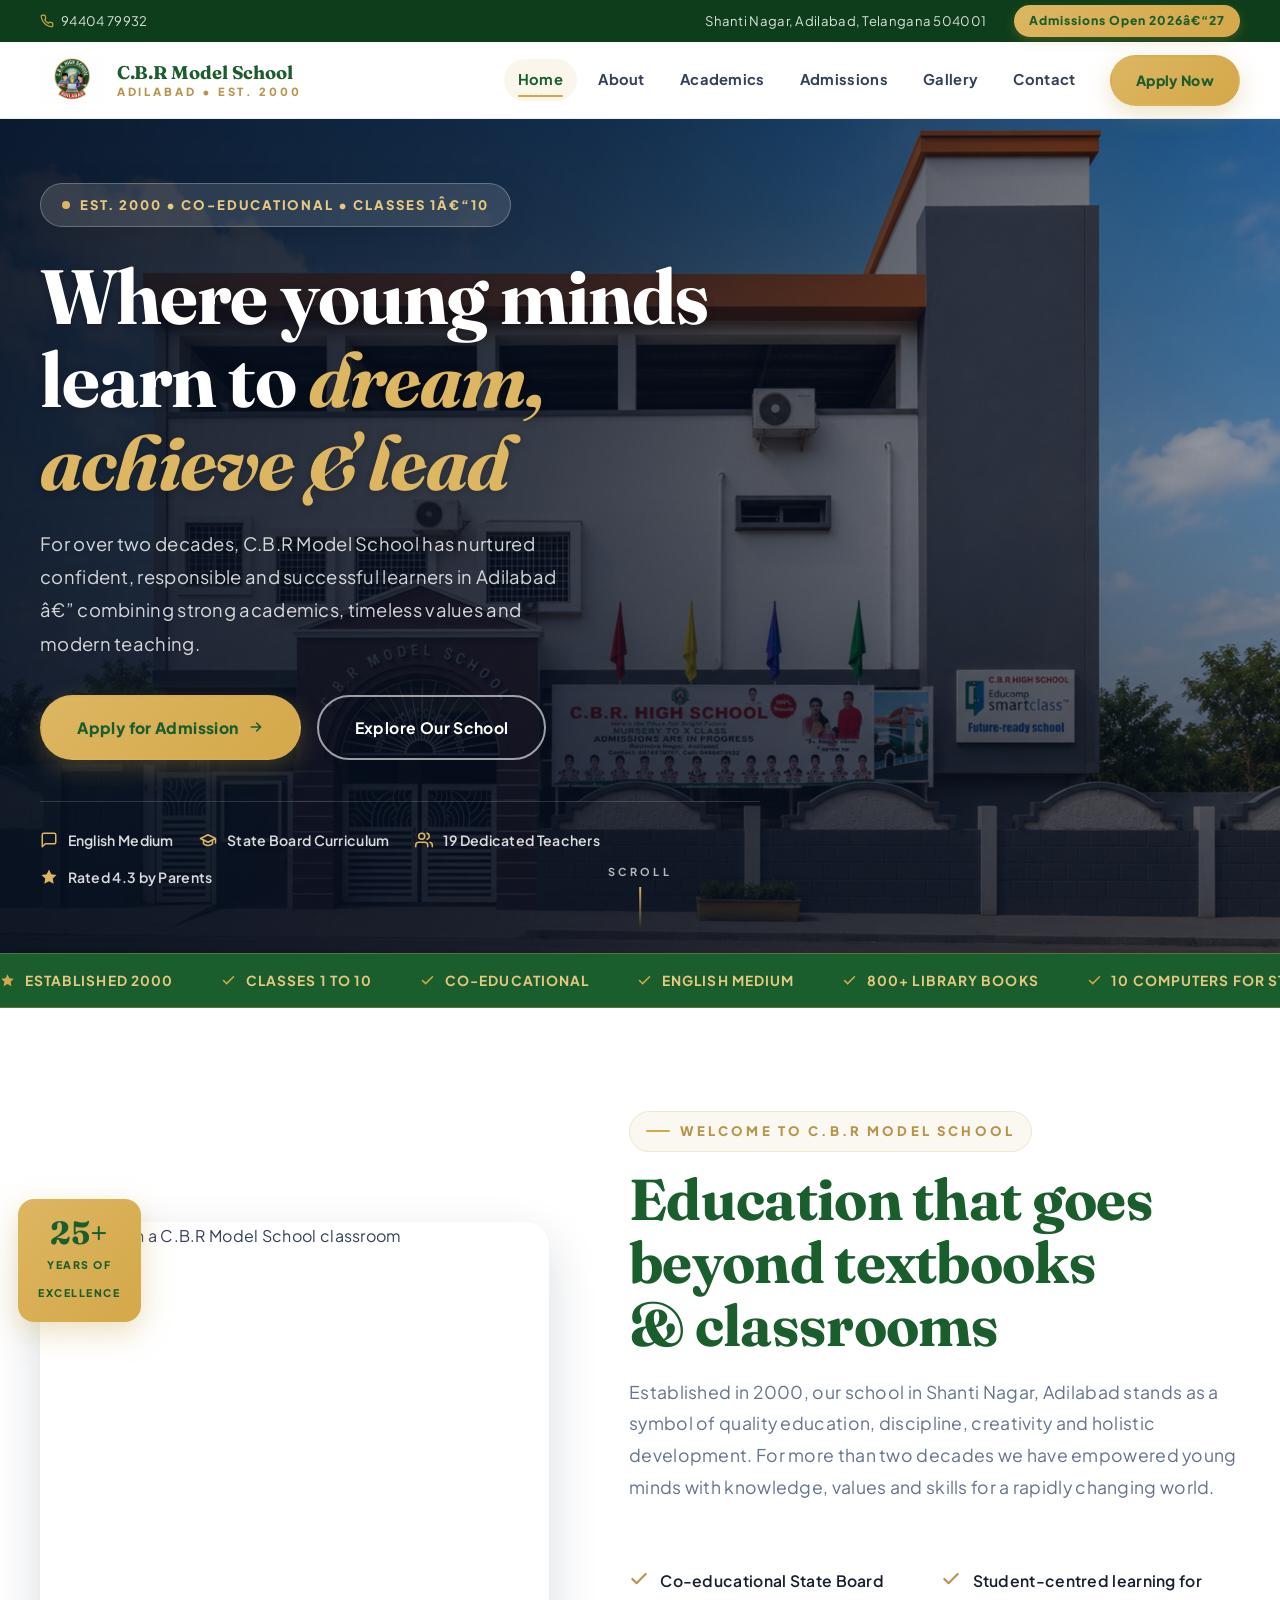
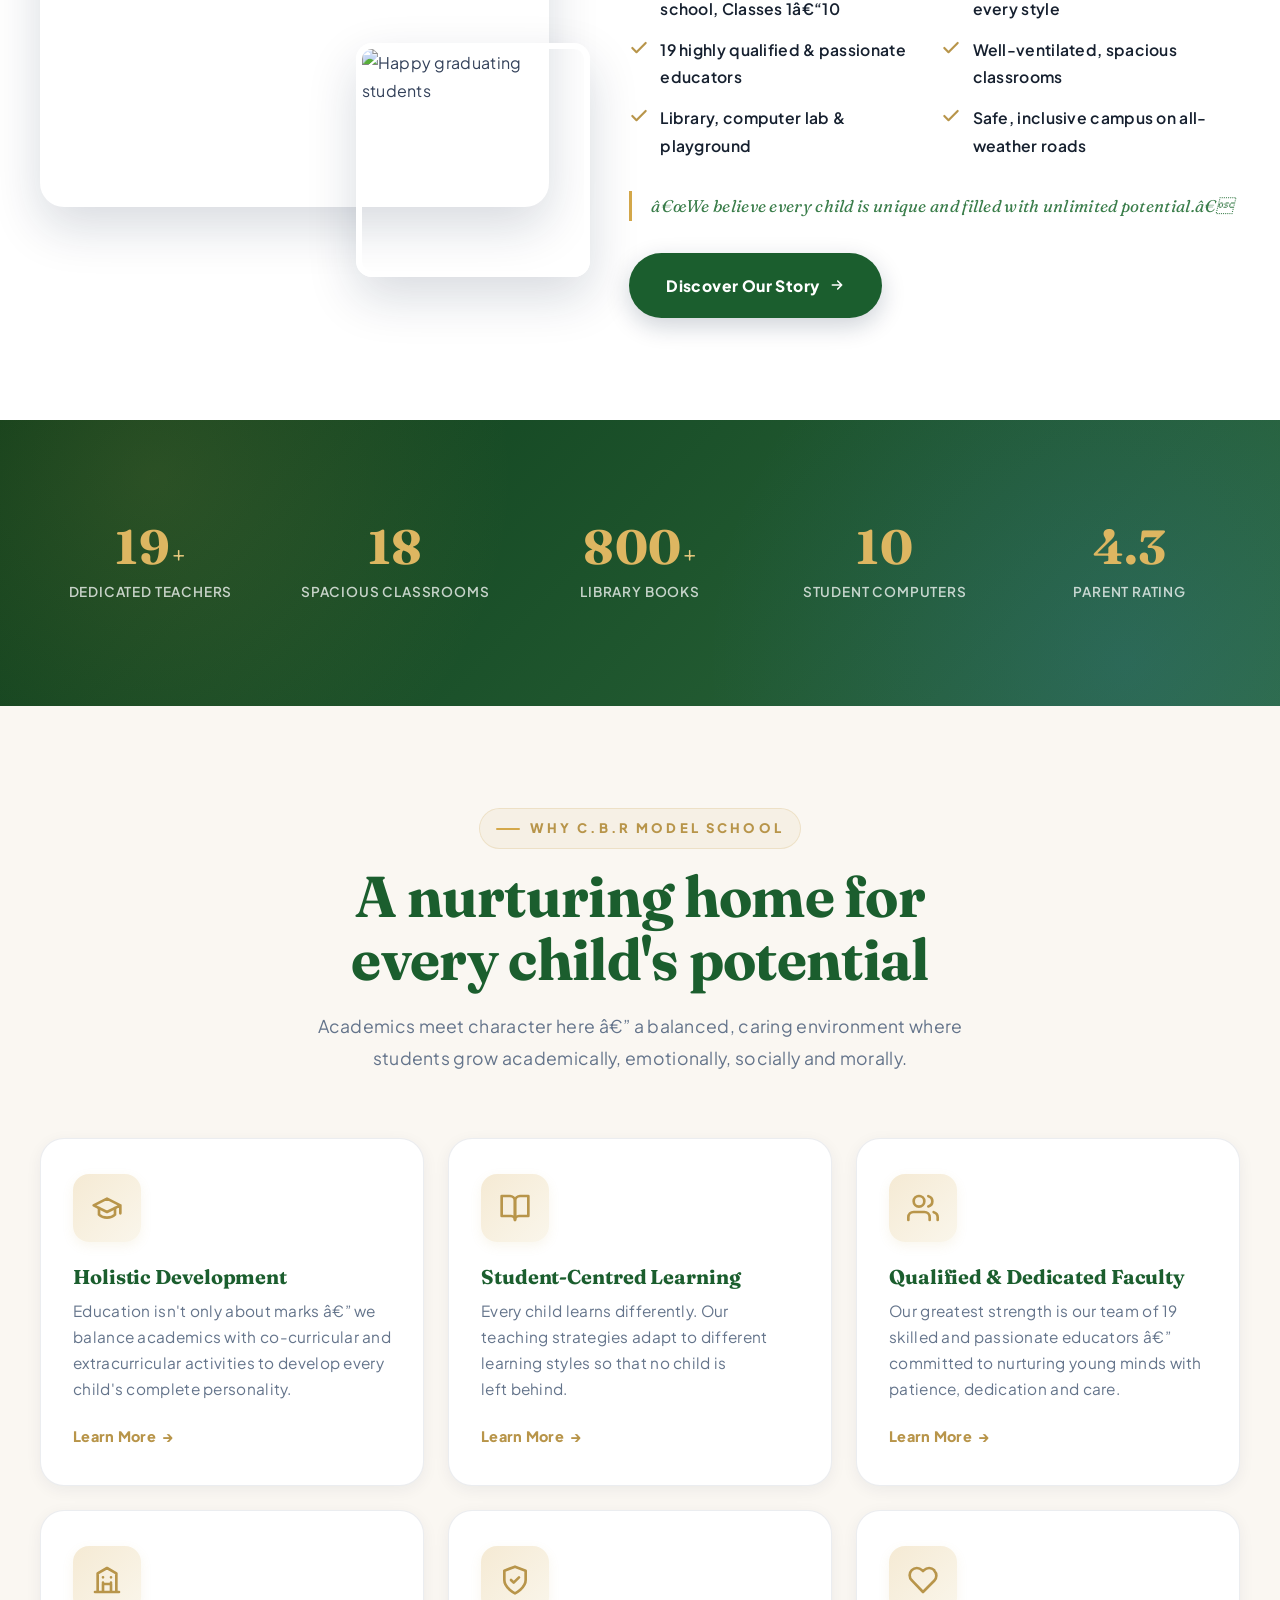
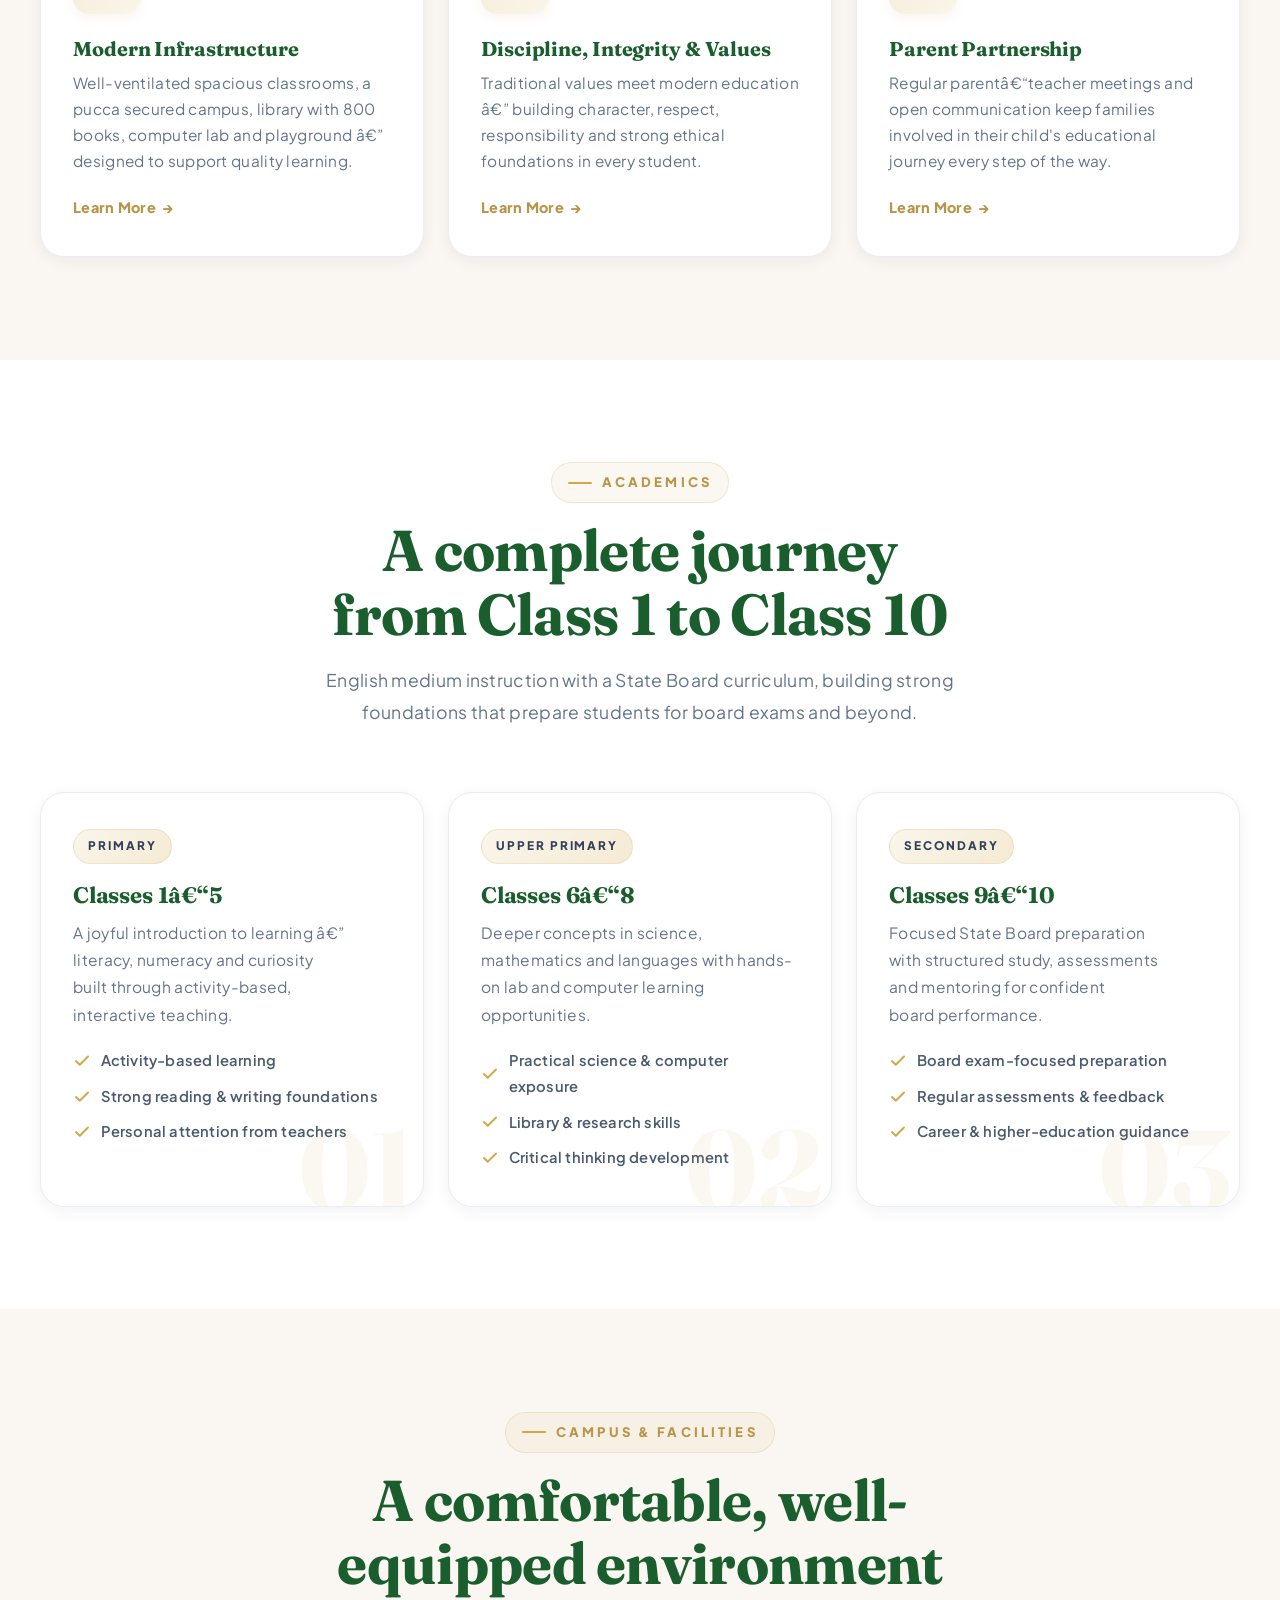
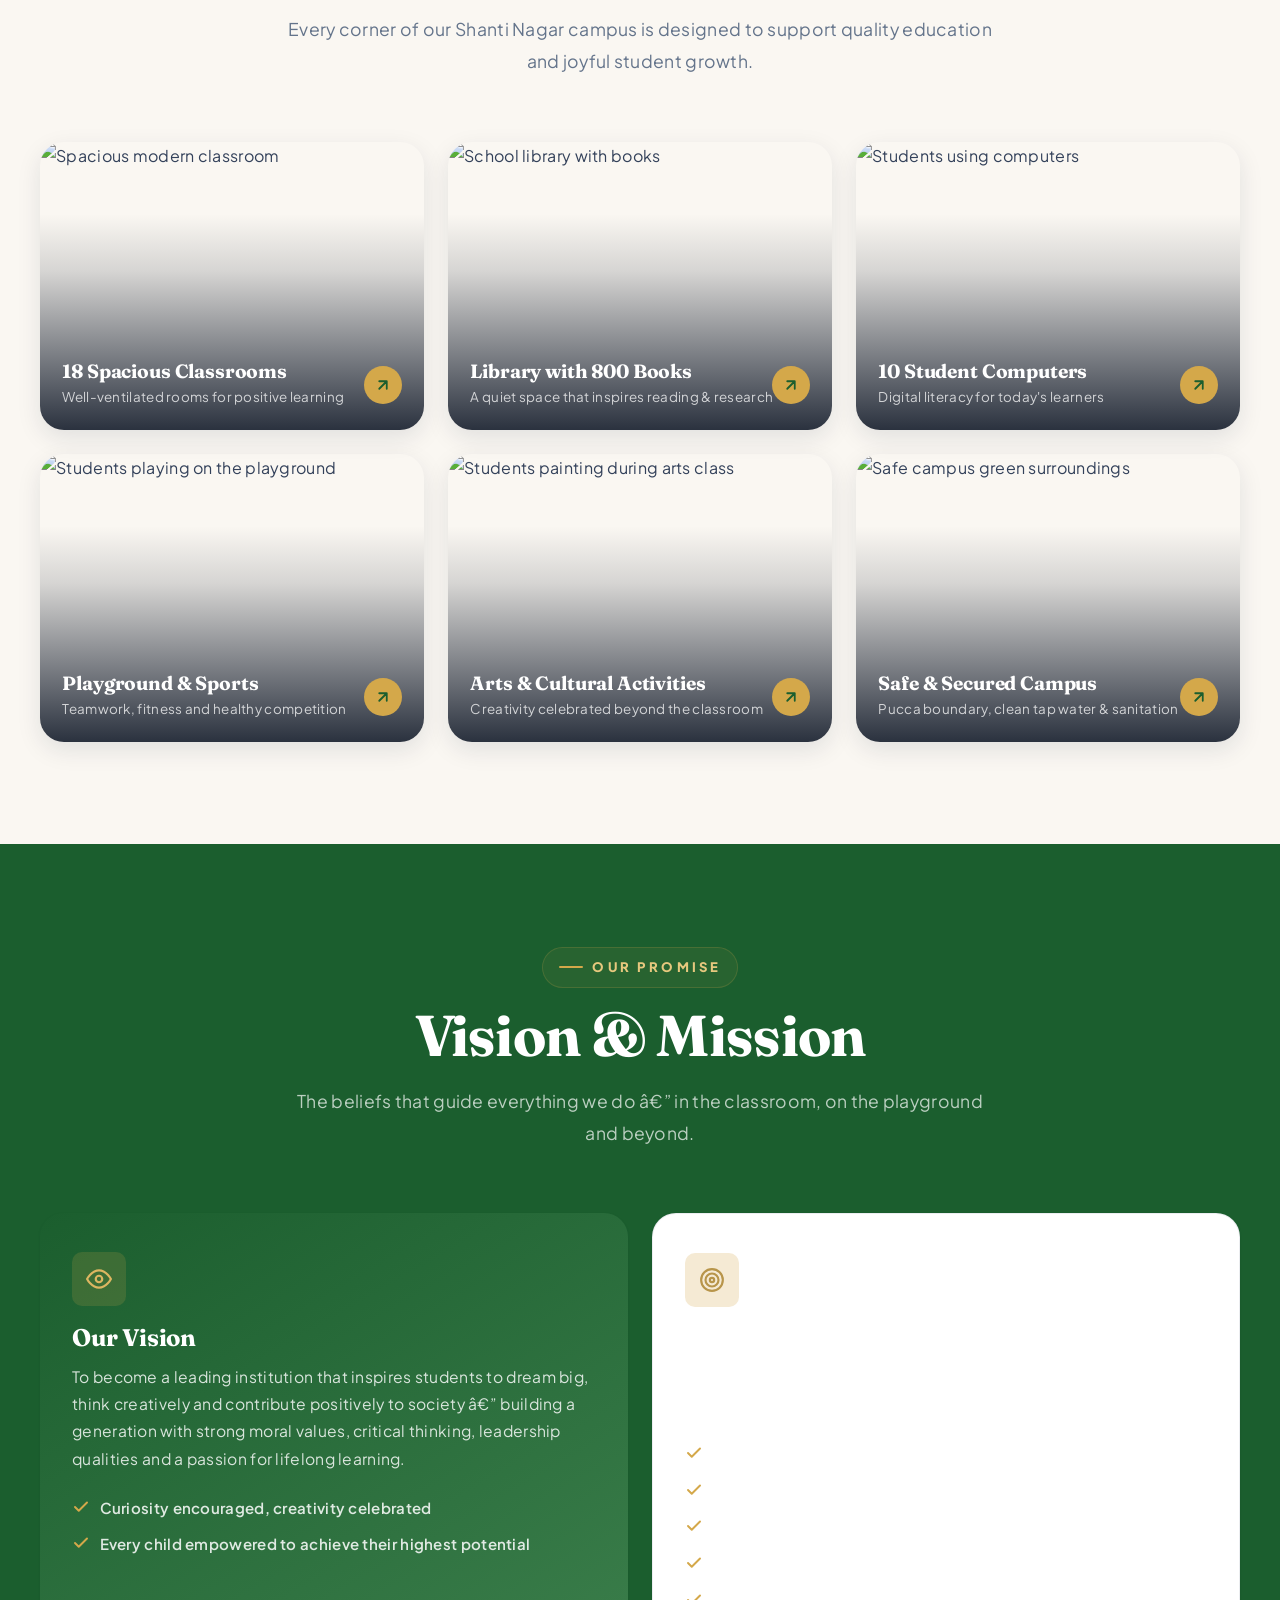
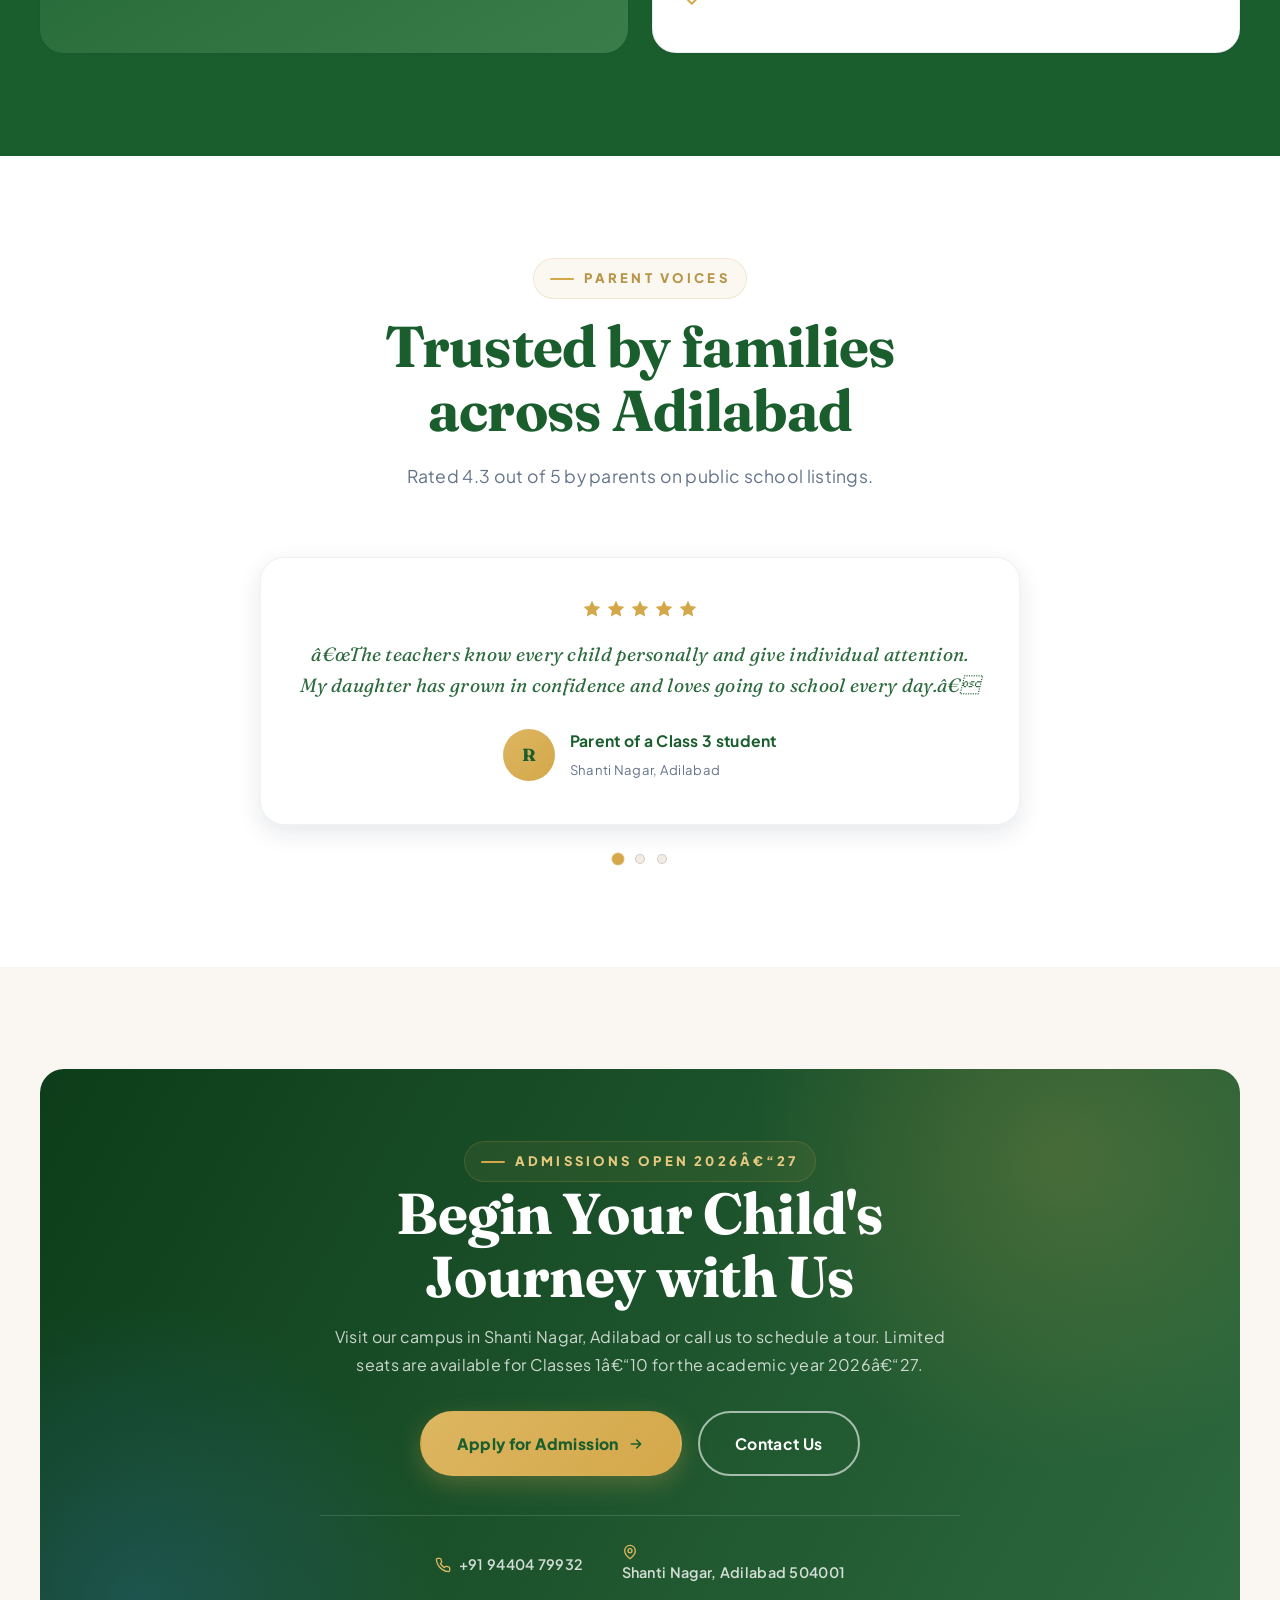
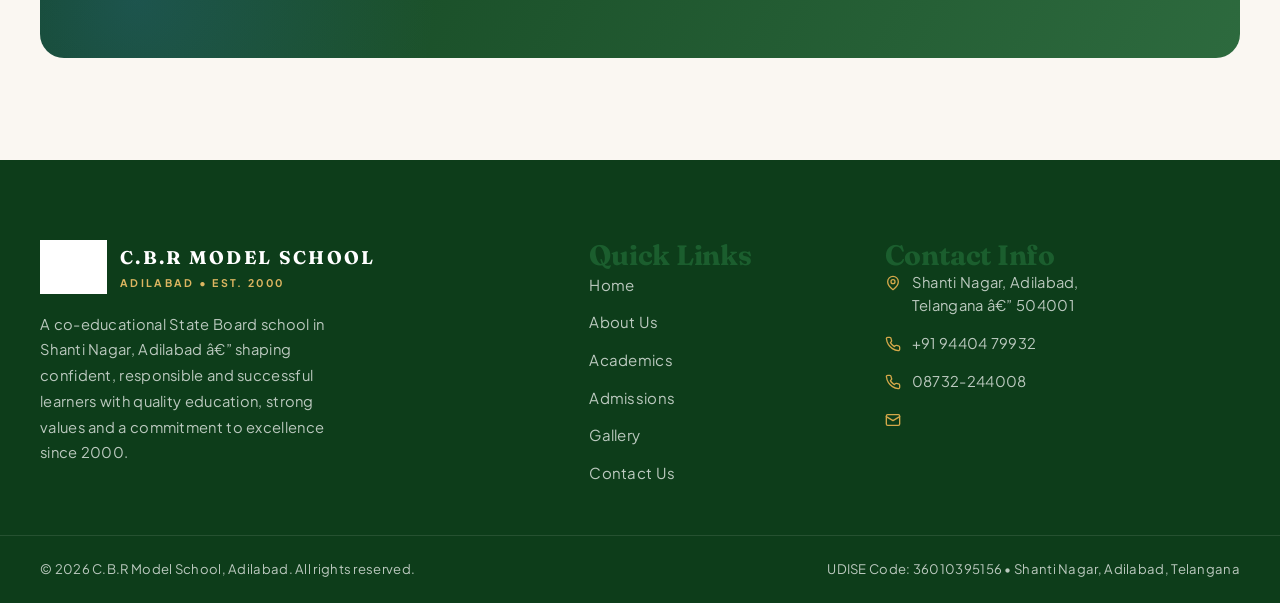
==== commit 48b9b768: "responsive design, missing homepage content, mobile layout" ====
--- a/index.html
+++ b/index.html
@@ -1,24 +1,24 @@
-<!DOCTYPE html>
+﻿<!DOCTYPE html>
 <html lang="en">
 <head>
   <meta charset="UTF-8">
   <meta name="viewport" content="width=device-width, initial-scale=1.0">
-  <meta name="description" content="C.B.R Model High School, Shanti Nagar, Adilabad, Telangana — a co-educational State Board school for Classes 1–10, established in 2000. English medium, 19 dedicated teachers, library, computer lab and playground.">
+  <meta name="description" content="C.B.R Model High School, Shanti Nagar, Adilabad, Telangana â€” a co-educational State Board school for Classes 1â€“10, established in 2000. English medium, 19 dedicated teachers, library, computer lab and playground.">
   <meta name="keywords" content="CBR Model School Adilabad, best school in Adilabad, schools in Adilabad Telangana, State Board school Adilabad, Classes 1 to 10 Adilabad, Shanti Nagar school">
   <meta name="author" content="C.B.R Model School">
-  <meta name="theme-color" content="#1b5e2e">
+  <meta name="theme-color" content="#0a1d3d">
 
   <!-- Open Graph / Social Sharing -->
   <meta property="og:type" content="website">
-  <meta property="og:title" content="C.B.R Model School — Adilabad | Classes 1–10, State Board">
-  <meta property="og:description" content="Established in 2000 in Shanti Nagar, Adilabad. Co-educational, English medium, State Board education for Classes 1–10 with a nurturing, student-centred environment.">
+  <meta property="og:title" content="C.B.R Model School â€” Adilabad | Classes 1â€“10, State Board">
+  <meta property="og:description" content="Established in 2000 in Shanti Nagar, Adilabad. Co-educational, English medium, State Board education for Classes 1â€“10 with a nurturing, student-centred environment.">
   <meta property="og:image" content="images/hero-building.png">
   <meta property="og:locale" content="en_IN">
   <meta name="twitter:card" content="summary_large_image">
-  <meta name="twitter:title" content="C.B.R Model School — Adilabad">
-  <meta name="twitter:description" content="Shaping confident, responsible, successful learners since 2000. Classes 1–10, State Board.">
-
-  <title>C.B.R Model School, Adilabad | Classes 1–10 State Board School in Telangana</title>
+  <meta name="twitter:title" content="C.B.R Model School â€” Adilabad">
+  <meta name="twitter:description" content="Shaping confident, responsible, successful learners since 2000. Classes 1â€“10, State Board.">
+
+  <title>C.B.R Model School, Adilabad | Classes 1â€“10 State Board School in Telangana</title>
 
   <!-- Favicon (school logo) -->
   <link rel="icon" type="image/png" href="images/logo.png">
@@ -46,12 +46,12 @@
       <div class="topbar__left">
         <a href="tel:+919440479932" aria-label="Call us">
           <svg viewBox="0 0 24 24" fill="none" stroke="currentColor" stroke-width="2" stroke-linecap="round" stroke-linejoin="round" aria-hidden="true"><path d="M22 16.92v3a2 2 0 0 1-2.18 2 19.79 19.79 0 0 1-8.63-3.07 19.5 19.5 0 0 1-6-6 19.79 19.79 0 0 1-3.07-8.67A2 2 0 0 1 4.11 2h3a2 2 0 0 1 2 1.72c.13.96.36 1.9.7 2.81a2 2 0 0 1-.45 2.11L8.09 9.91a16 16 0 0 0 6 6l1.27-1.27a2 2 0 0 1 2.11-.45c.91.34 1.85.57 2.81.7A2 2 0 0 1 22 16.92z"/></svg>
-          +91 94404 79932
+          94404 79932
         </a>
-      </div>
+</div>
       <div class="topbar__right">
         <span>Shanti Nagar, Adilabad, Telangana 504001</span>
-        <span class="topbar__badge">Admissions Open 2026–27</span>
+        <span class="topbar__badge">Admissions Open 2026â€“27</span>
       </div>
     </div>
   </div>
@@ -61,7 +61,7 @@
        ================================================================ -->
   <header class="site-header" role="banner">
     <div class="container navbar">
-      <a href="index.html" class="navbar__logo" aria-label="C.B.R Model School — Home">
+      <a href="index.html" class="navbar__logo" aria-label="C.B.R Model School â€” Home">
         <img src="images/logo.png" alt="C.B.R Model School logo" width="52" height="52">
         <span class="navbar__brand">
           <strong>C.B.R Model School</strong>
@@ -102,11 +102,11 @@
 
       <div class="container">
         <div class="hero__content">
-          <span class="hero__badge"><span class="dot" aria-hidden="true"></span> Est. 2000 &bull; Co-Educational &bull; Classes 1–10</span>
+          <span class="hero__badge"><span class="dot" aria-hidden="true"></span> Est. 2000 &bull; Co-Educational &bull; Classes 1â€“10</span>
           <h1 class="hero__title">Where young minds learn to <em>dream, achieve &amp; lead</em></h1>
           <p class="hero__lead">
             For over two decades, C.B.R Model School has nurtured confident, responsible and successful
-            learners in Adilabad — combining strong academics, timeless values and modern teaching.
+            learners in Adilabad â€” combining strong academics, timeless values and modern teaching.
           </p>
           <div class="hero__actions">
             <a href="admissions.html" class="btn btn--gold">Apply for Admission
@@ -181,7 +181,514 @@
           </header>
 
           <ul class="check-list reveal">
+            <li>
+              <svg viewBox="0 0 24 24" fill="none" stroke="currentColor" stroke-width="2.6" stroke-linecap="round" stroke-linejoin="round" aria-hidden="true"><path d="M20 6 9 17l-5-5"/></svg>
+              Co-educational State Board school, Classes 1â€“10
+            </li>
+            <li>
+              <svg viewBox="0 0 24 24" fill="none" stroke="currentColor" stroke-width="2.6" stroke-linecap="round" stroke-linejoin="round" aria-hidden="true"><path d="M20 6 9 17l-5-5"/></svg>
+              Student-centred learning for every style
+            </li>
+            <li>
+              <svg viewBox="0 0 24 24" fill="none" stroke="currentColor" stroke-width="2.6" stroke-linecap="round" stroke-linejoin="round" aria-hidden="true"><path d="M20 6 9 17l-5-5"/></svg>
+              19 highly qualified &amp; passionate educators
+            </li>
+            <li>
+              <svg viewBox="0 0 24 24" fill="none" stroke="currentColor" stroke-width="2.6" stroke-linecap="round" stroke-linejoin="round" aria-hidden="true"><path d="M20 6 9 17l-5-5"/></svg>
+              Well-ventilated, spacious classrooms
+            </li>
+            <li>
+              <svg viewBox="0 0 24 24" fill="none" stroke="currentColor" stroke-width="2.6" stroke-linecap="round" stroke-linejoin="round" aria-hidden="true"><path d="M20 6 9 17l-5-5"/></svg>
+              Library, computer lab &amp; playground
+            </li>
+            <li>
+              <svg viewBox="0 0 24 24" fill="none" stroke="currentColor" stroke-width="2.6" stroke-linecap="round" stroke-linejoin="round" aria-hidden="true"><path d="M20 6 9 17l-5-5"/></svg>
+              Safe, inclusive campus on all-weather roads
+            </li>
+          </ul>
+
+          <blockquote class="split__quote">
+            â€œWe believe every child is unique and filled with unlimited potential.â€
+          </blockquote>
+
+          <div class="hero__actions" style="margin-top: 2rem;">
+            <a href="about.html" class="btn btn--navy">Discover Our Story
+              <svg class="icon-arrow" width="16" height="16" viewBox="0 0 24 24" fill="none" stroke="currentColor" stroke-width="2.4" stroke-linecap="round" stroke-linejoin="round" aria-hidden="true"><path d="M5 12h14M13 6l6 6-6 6"/></svg>
+            </a>
+          </div>
+        </div>
+      </div>
+    </section>
+
+    <!-- ================================================================
+         Stats band
+         ================================================================ -->
+    <section class="stats-band section" aria-label="School at a glance">
+      <div class="container stats-grid">
+        <div class="stat reveal">
+          <p class="stat__num"><span data-count="19">0</span><small>+</small></p>
+          <p class="stat__label">Dedicated Teachers</p>
+        </div>
+        <div class="stat reveal reveal-d1">
+          <p class="stat__num"><span data-count="18">0</span></p>
+          <p class="stat__label">Spacious Classrooms</p>
+        </div>
+        <div class="stat reveal reveal-d2">
+          <p class="stat__num"><span data-count="800">0</span><small>+</small></p>
+          <p class="stat__label">Library Books</p>
+        </div>
+        <div class="stat reveal reveal-d1">
+          <p class="stat__num"><span data-count="10">0</span></p>
+          <p class="stat__label">Student Computers</p>
+        </div>
+        <div class="stat reveal">
+          <p class="stat__num"><span data-count="4.3" data-decimals="1">0</span></p>
+          <p class="stat__label">Parent Rating</p>
+        </div>
+      </div>
+    </section>
+
+    <!-- ================================================================
+         Why choose us
+         ================================================================ -->
+    <section class="section section--cream" aria-labelledby="features-heading">
+      <div class="container">
+        <header class="section__head reveal">
+          <span class="eyebrow">Why C.B.R Model School</span>
+          <h2 id="features-heading" class="section__title">A nurturing home for every child's potential</h2>
+          <p class="section__sub">
+            Academics meet character here â€” a balanced, caring environment where students grow
+            academically, emotionally, socially and morally.
+          </p>
+        </header>
+
+        <div class="features-grid">
+          <article class="feature-card reveal">
+            <div class="feature-card__icon" aria-hidden="true">
+              <svg viewBox="0 0 24 24" fill="none" stroke="currentColor" stroke-width="2" stroke-linecap="round" stroke-linejoin="round"><path d="M22 10v6M2 10l10-5 10 5-10 5z"/><path d="M6 12v5c3 3 9 3 12 0v-5"/></svg>
+            </div>
+            <h3>Holistic Development</h3>
+            <p>
+              Education isn't only about marks â€” we balance academics with co-curricular and
+              extracurricular activities to develop every child's complete personality.
+            </p>
+            <a href="about.html" class="feature-card__link">Learn More <span aria-hidden="true">&rarr;</span></a>
+          </article>
+
+          <article class="feature-card reveal reveal-d1">
+            <div class="feature-card__icon" aria-hidden="true">
+              <svg viewBox="0 0 24 24" fill="none" stroke="currentColor" stroke-width="2" stroke-linecap="round" stroke-linejoin="round"><path d="M2 3h6a4 4 0 0 1 4 4v14a3 3 0 0 0-3-3H2z"/><path d="M22 3h-6a4 4 0 0 0-4 4v14a3 3 0 0 1 3-3h7z"/></svg>
+            </div>
+            <h3>Student-Centred Learning</h3>
+            <p>
+              Every child learns differently. Our teaching strategies adapt to different learning
+              styles so that no child is left behind.
+            </p>
+            <a href="academics.html" class="feature-card__link">Learn More <span aria-hidden="true">&rarr;</span></a>
+          </article>
+
+          <article class="feature-card reveal reveal-d2">
+            <div class="feature-card__icon" aria-hidden="true">
+              <svg viewBox="0 0 24 24" fill="none" stroke="currentColor" stroke-width="2" stroke-linecap="round" stroke-linejoin="round"><path d="M17 21v-2a4 4 0 0 0-4-4H5a4 4 0 0 0-4 4v2"/><circle cx="9" cy="7" r="4"/><path d="M23 21v-2a4 4 0 0 0-3-3.87M16 3.13a4 4 0 0 1 0 7.75"/></svg>
+            </div>
+            <h3>Qualified &amp; Dedicated Faculty</h3>
+            <p>
+              Our greatest strength is our team of 19 skilled and passionate educators â€” committed to
+              nurturing young minds with patience, dedication and care.
+            </p>
+            <a href="about.html" class="feature-card__link">Learn More <span aria-hidden="true">&rarr;</span></a>
+          </article>
+
+          <article class="feature-card reveal">
+            <div class="feature-card__icon" aria-hidden="true">
+              <svg viewBox="0 0 24 24" fill="none" stroke="currentColor" stroke-width="2" stroke-linecap="round" stroke-linejoin="round"><path d="M3 21h18M5 21V7l7-4 7 4v14M9 21v-6h6v6"/><path d="M9 10h.01M15 10h.01M9 14h.01M15 14h.01"/></svg>
+            </div>
+            <h3>Modern Infrastructure</h3>
+            <p>
+              Well-ventilated spacious classrooms, a pucca secured campus, library with 800 books,
+              computer lab and playground â€” designed to support quality learning.
+            </p>
+            <a href="academics.html" class="feature-card__link">Learn More <span aria-hidden="true">&rarr;</span></a>
+          </article>
+
+          <article class="feature-card reveal reveal-d1">
+            <div class="feature-card__icon" aria-hidden="true">
+              <svg viewBox="0 0 24 24" fill="none" stroke="currentColor" stroke-width="2" stroke-linecap="round" stroke-linejoin="round"><path d="M12 22s8-4 8-10V5l-8-3-8 3v7c0 6 8 10 8 10z"/><path d="m9 12 2 2 4-4"/></svg>
+            </div>
+            <h3>Discipline, Integrity &amp; Values</h3>
+            <p>
+              Traditional values meet modern education â€” building character, respect, responsibility
+              and strong ethical foundations in every student.
+            </p>
+            <a href="about.html" class="feature-card__link">Learn More <span aria-hidden="true">&rarr;</span></a>
+          </article>
+
+          <article class="feature-card reveal reveal-d2">
+            <div class="feature-card__icon" aria-hidden="true">
+              <svg viewBox="0 0 24 24" fill="none" stroke="currentColor" stroke-width="2" stroke-linecap="round" stroke-linejoin="round"><path d="M20.42 4.58a5.4 5.4 0 0 0-7.65 0l-.77.78-.77-.78a5.4 5.4 0 0 0-7.65 7.65l.78.77L12 21l7.64-7.65.78-.77a5.4 5.4 0 0 0 0-7.65z"/></svg>
+            </div>
+            <h3>Parent Partnership</h3>
+            <p>
+              Regular parentâ€“teacher meetings and open communication keep families involved in their
+              child's educational journey every step of the way.
+            </p>
+            <a href="contact.html" class="feature-card__link">Learn More <span aria-hidden="true">&rarr;</span></a>
+          </article>
+        </div>
+      </div>
+    </section>
+
+    <!-- ================================================================
+         Academics / Programs
+         ================================================================ -->
+    <section class="section" aria-labelledby="programs-heading">
+      <div class="container">
+        <header class="section__head reveal">
+          <span class="eyebrow">Academics</span>
+          <h2 id="programs-heading" class="section__title">A complete journey from Class 1 to Class 10</h2>
+          <p class="section__sub">
+            English medium instruction with a State Board curriculum, building strong foundations
+            that prepare students for board exams and beyond.
+          </p>
+        </header>
+
+        <div class="programs-grid">
+          <article class="program-card reveal">
+            <span class="program-card__tag">Primary</span>
+            <h3>Classes 1â€“5</h3>
+            <p>
+              A joyful introduction to learning â€” literacy, numeracy and curiosity built through
+              activity-based, interactive teaching.
+            </p>
+            <ul>
+              <li><svg viewBox="0 0 24 24" fill="none" stroke="currentColor" stroke-width="2.6" stroke-linecap="round" stroke-linejoin="round" aria-hidden="true"><path d="M20 6 9 17l-5-5"/></svg>Activity-based learning</li>
+              <li><svg viewBox="0 0 24 24" fill="none" stroke="currentColor" stroke-width="2.6" stroke-linecap="round" stroke-linejoin="round" aria-hidden="true"><path d="M20 6 9 17l-5-5"/></svg>Strong reading &amp; writing foundations</li>
+              <li><svg viewBox="0 0 24 24" fill="none" stroke="currentColor" stroke-width="2.6" stroke-linecap="round" stroke-linejoin="round" aria-hidden="true"><path d="M20 6 9 17l-5-5"/></svg>Personal attention from teachers</li>
+            </ul>
+          </article>
+
+          <article class="program-card reveal reveal-d1">
+            <span class="program-card__tag">Upper Primary</span>
+            <h3>Classes 6â€“8</h3>
+            <p>
+              Deeper concepts in science, mathematics and languages with hands-on lab and computer
+              learning opportunities.
+            </p>
+            <ul>
+              <li><svg viewBox="0 0 24 24" fill="none" stroke="currentColor" stroke-width="2.6" stroke-linecap="round" stroke-linejoin="round" aria-hidden="true"><path d="M20 6 9 17l-5-5"/></svg>Practical science &amp; computer exposure</li>
+              <li><svg viewBox="0 0 24 24" fill="none" stroke="currentColor" stroke-width="2.6" stroke-linecap="round" stroke-linejoin="round" aria-hidden="true"><path d="M20 6 9 17l-5-5"/></svg>Library &amp; research skills</li>
+              <li><svg viewBox="0 0 24 24" fill="none" stroke="currentColor" stroke-width="2.6" stroke-linecap="round" stroke-linejoin="round" aria-hidden="true"><path d="M20 6 9 17l-5-5"/></svg>Critical thinking development</li>
+            </ul>
+          </article>
+
+          <article class="program-card reveal reveal-d2">
+            <span class="program-card__tag">Secondary</span>
+            <h3>Classes 9â€“10</h3>
+            <p>
+              Focused State Board preparation with structured study, assessments and mentoring for
+              confident board performance.
+            </p>
+            <ul>
+              <li><svg viewBox="0 0 24 24" fill="none" stroke="currentColor" stroke-width="2.6" stroke-linecap="round" stroke-linejoin="round" aria-hidden="true"><path d="M20 6 9 17l-5-5"/></svg>Board exam-focused preparation</li>
+              <li><svg viewBox="0 0 24 24" fill="none" stroke="currentColor" stroke-width="2.6" stroke-linecap="round" stroke-linejoin="round" aria-hidden="true"><path d="M20 6 9 17l-5-5"/></svg>Regular assessments &amp; feedback</li>
+              <li><svg viewBox="0 0 24 24" fill="none" stroke="currentColor" stroke-width="2.6" stroke-linecap="round" stroke-linejoin="round" aria-hidden="true"><path d="M20 6 9 17l-5-5"/></svg>Career &amp; higher-education guidance</li>
+            </ul>
+          </article>
+        </div>
+      </div>
+    </section>
+
+    <!-- ================================================================
+         Facilities
+         ================================================================ -->
+    <section class="section section--cream" aria-labelledby="facilities-heading">
+      <div class="container">
+        <header class="section__head reveal">
+          <span class="eyebrow">Campus &amp; Facilities</span>
+          <h2 id="facilities-heading" class="section__title">A comfortable, well-equipped environment</h2>
+          <p class="section__sub">
+            Every corner of our Shanti Nagar campus is designed to support quality education and
+            joyful student growth.
+          </p>
+        </header>
+
+        <div class="facilities-grid">
+          <a href="academics.html" class="facility-card reveal">
+            <img src="https://images.unsplash.com/photo-1580582932707-520aed937b7b?auto=format&fit=crop&w=800&q=80" alt="Spacious modern classroom" loading="lazy">
+            <div class="facility-card__body">
+              <h3>18 Spacious Classrooms</h3>
+              <p>Well-ventilated rooms for positive learning</p>
+              <span class="icon-arrow" aria-hidden="true"><svg viewBox="0 0 24 24" fill="none" stroke="currentColor" stroke-width="2.4" stroke-linecap="round" stroke-linejoin="round"><path d="M7 17 17 7M7 7h10v10"/></svg></span>
+            </div>
+          </a>
+
+          <a href="academics.html" class="facility-card reveal reveal-d1">
+            <img src="https://images.unsplash.com/photo-1521587760476-6c12a4b040da?auto=format&fit=crop&w=800&q=80" alt="School library with books" loading="lazy">
+            <div class="facility-card__body">
+              <h3>Library with 800 Books</h3>
+              <p>A quiet space that inspires reading &amp; research</p>
+              <span class="icon-arrow" aria-hidden="true"><svg viewBox="0 0 24 24" fill="none" stroke="currentColor" stroke-width="2.4" stroke-linecap="round" stroke-linejoin="round"><path d="M7 17 17 7M7 7h10v10"/></svg></span>
+            </div>
+          </a>
+
+          <a href="academics.html" class="facility-card reveal reveal-d2">
+            <img src="https://images.unsplash.com/photo-1516321318423-f06f85e504b3?auto=format&fit=crop&w=800&q=80" alt="Students using computers" loading="lazy">
+            <div class="facility-card__body">
+              <h3>10 Student Computers</h3>
+              <p>Digital literacy for today's learners</p>
+              <span class="icon-arrow" aria-hidden="true"><svg viewBox="0 0 24 24" fill="none" stroke="currentColor" stroke-width="2.4" stroke-linecap="round" stroke-linejoin="round"><path d="M7 17 17 7M7 7h10v10"/></svg></span>
+            </div>
+          </a>
+
+          <a href="gallery.html" class="facility-card reveal">
+            <img src="https://images.unsplash.com/photo-1461896836934-ffe607ba8211?auto=format&fit=crop&w=800&q=80" alt="Students playing on the playground" loading="lazy">
+            <div class="facility-card__body">
+              <h3>Playground &amp; Sports</h3>
+              <p>Teamwork, fitness and healthy competition</p>
+              <span class="icon-arrow" aria-hidden="true"><svg viewBox="0 0 24 24" fill="none" stroke="currentColor" stroke-width="2.4" stroke-linecap="round" stroke-linejoin="round"><path d="M7 17 17 7M7 7h10v10"/></svg></span>
+            </div>
+          </a>
+
+          <a href="about.html" class="facility-card reveal reveal-d1">
+            <img src="https://images.unsplash.com/photo-1513364776144-60967b0f800f?auto=format&fit=crop&w=800&q=80" alt="Students painting during arts class" loading="lazy">
+            <div class="facility-card__body">
+              <h3>Arts &amp; Cultural Activities</h3>
+              <p>Creativity celebrated beyond the classroom</p>
+              <span class="icon-arrow" aria-hidden="true"><svg viewBox="0 0 24 24" fill="none" stroke="currentColor" stroke-width="2.4" stroke-linecap="round" stroke-linejoin="round"><path d="M7 17 17 7M7 7h10v10"/></svg></span>
+            </div>
+          </a>
+
+          <a href="about.html" class="facility-card reveal reveal-d2">
+            <img src="https://images.unsplash.com/photo-1502086223501-7ea6ecd79368?auto=format&fit=crop&w=800&q=80" alt="Safe campus green surroundings" loading="lazy">
+            <div class="facility-card__body">
+              <h3>Safe &amp; Secured Campus</h3>
+              <p>Pucca boundary, clean tap water &amp; sanitation</p>
+              <span class="icon-arrow" aria-hidden="true"><svg viewBox="0 0 24 24" fill="none" stroke="currentColor" stroke-width="2.4" stroke-linecap="round" stroke-linejoin="round"><path d="M7 17 17 7M7 7h10v10"/></svg></span>
+            </div>
+          </a>
+        </div>
+      </div>
+    </section>
+
+    <!-- ================================================================
+         Vision & Mission
+         ================================================================ -->
+    <section class="section section--navy" aria-labelledby="vm-heading">
+      <div class="container">
+        <header class="section__head reveal">
+          <span class="eyebrow" style="color: var(--gold-300);">Our Promise</span>
+          <h2 id="vm-heading" class="section__title">Vision &amp; Mission</h2>
+          <p class="section__sub">
+            The beliefs that guide everything we do â€” in the classroom, on the playground and beyond.
+          </p>
+        </header>
+
+        <div class="vm-grid">
+          <article class="vm-card vm-card--navy reveal">
+            <div class="vm-card__icon" aria-hidden="true">
+              <svg viewBox="0 0 24 24" fill="none" stroke="currentColor" stroke-width="2" stroke-linecap="round" stroke-linejoin="round"><path d="M1 12s4-8 11-8 11 8 11 8-4 8-11 8-11-8-11-8z"/><circle cx="12" cy="12" r="3"/></svg>
+            </div>
+            <h3>Our Vision</h3>
+            <p>
+              To become a leading institution that inspires students to dream big, think creatively
+              and contribute positively to society â€” building a generation with strong moral values,
+              critical thinking, leadership qualities and a passion for lifelong learning.
+            </p>
+            <ul>
+              <li><svg viewBox="0 0 24 24" fill="none" stroke="currentColor" stroke-width="2.6" stroke-linecap="round" stroke-linejoin="round" aria-hidden="true"><path d="M20 6 9 17l-5-5"/></svg>Curiosity encouraged, creativity celebrated</li>
+              <li><svg viewBox="0 0 24 24" fill="none" stroke="currentColor" stroke-width="2.6" stroke-linecap="round" stroke-linejoin="round" aria-hidden="true"><path d="M20 6 9 17l-5-5"/></svg>Every child empowered to achieve their highest potential</li>
+            </ul>
+          </article>
+
+          <article class="vm-card reveal">
+            <div class="vm-card__icon" aria-hidden="true">
+              <svg viewBox="0 0 24 24" fill="none" stroke="currentColor" stroke-width="2" stroke-linecap="round" stroke-linejoin="round"><circle cx="12" cy="12" r="10"/><circle cx="12" cy="12" r="6"/><circle cx="12" cy="12" r="2"/></svg>
+            </div>
+            <h3>Our Mission</h3>
+            <p>We are dedicated to creating lifelong learners â€” academically strong, compassionate, innovative and confident.</p>
+            <ul>
+              <li><svg viewBox="0 0 24 24" fill="none" stroke="currentColor" stroke-width="2.6" stroke-linecap="round" stroke-linejoin="round" aria-hidden="true"><path d="M20 6 9 17l-5-5"/></svg>High-quality education with a student-centred approach</li>
+              <li><svg viewBox="0 0 24 24" fill="none" stroke="currentColor" stroke-width="2.6" stroke-linecap="round" stroke-linejoin="round" aria-hidden="true"><path d="M20 6 9 17l-5-5"/></svg>Innovation, creativity and independent thinking</li>
+              <li><svg viewBox="0 0 24 24" fill="none" stroke="currentColor" stroke-width="2.6" stroke-linecap="round" stroke-linejoin="round" aria-hidden="true"><path d="M20 6 9 17l-5-5"/></svg>Discipline, integrity and respect among students</li>
+              <li><svg viewBox="0 0 24 24" fill="none" stroke="currentColor" stroke-width="2.6" stroke-linecap="round" stroke-linejoin="round" aria-hidden="true"><path d="M20 6 9 17l-5-5"/></svg>Confidence, communication and leadership skills</li>
+              <li><svg viewBox="0 0 24 24" fill="none" stroke="currentColor" stroke-width="2.6" stroke-linecap="round" stroke-linejoin="round" aria-hidden="true"><path d="M20 6 9 17l-5-5"/></svg>Responsible citizens with strong ethical values</li>
+            </ul>
+          </article>
+        </div>
+      </div>
+    </section>
+
+    <!-- ================================================================
+         Testimonials
+         ================================================================ -->
+    <section class="section" aria-labelledby="testimonials-heading">
+      <div class="container">
+        <header class="section__head reveal">
+          <span class="eyebrow">Parent Voices</span>
+          <h2 id="testimonials-heading" class="section__title">Trusted by families across Adilabad</h2>
+          <p class="section__sub">Rated 4.3 out of 5 by parents on public school listings.</p>
+        </header>
+
+        <div class="testimonial-shell reveal">
+          <article class="testimonial-card is-active">
+            <div class="testimonial-card__stars" aria-hidden="true">
+              <svg viewBox="0 0 24 24" fill="currentColor"><path d="M12 2l3.09 6.26L22 9.27l-5 4.87 1.18 6.88L12 17.77l-6.18 3.25L7 14.14 2 9.27l6.91-1.01L12 2z"/></svg>
+              <svg viewBox="0 0 24 24" fill="currentColor"><path d="M12 2l3.09 6.26L22 9.27l-5 4.87 1.18 6.88L12 17.77l-6.18 3.25L7 14.14 2 9.27l6.91-1.01L12 2z"/></svg>
+              <svg viewBox="0 0 24 24" fill="currentColor"><path d="M12 2l3.09 6.26L22 9.27l-5 4.87 1.18 6.88L12 17.77l-6.18 3.25L7 14.14 2 9.27l6.91-1.01L12 2z"/></svg>
+              <svg viewBox="0 0 24 24" fill="currentColor"><path d="M12 2l3.09 6.26L22 9.27l-5 4.87 1.18 6.88L12 17.77l-6.18 3.25L7 14.14 2 9.27l6.91-1.01L12 2z"/></svg>
+              <svg viewBox="0 0 24 24" fill="currentColor"><path d="M12 2l3.09 6.26L22 9.27l-5 4.87 1.18 6.88L12 17.77l-6.18 3.25L7 14.14 2 9.27l6.91-1.01L12 2z"/></svg>
+            </div>
+            <blockquote>
+              â€œThe teachers know every child personally and give individual attention. My daughter has
+              grown in confidence and loves going to school every day.â€
+            </blockquote>
+            <footer>
+              <span class="testimonial-card__avatar" aria-hidden="true">R</span>
+              <span class="testimonial-card__meta">
+                <strong>Parent of a Class 3 student</strong>
+                <span>Shanti Nagar, Adilabad</span>
+              </span>
+            </footer>
+          </article>
+
+          <article class="testimonial-card">
+            <div class="testimonial-card__stars" aria-hidden="true">
+              <svg viewBox="0 0 24 24" fill="currentColor"><path d="M12 2l3.09 6.26L22 9.27l-5 4.87 1.18 6.88L12 17.77l-6.18 3.25L7 14.14 2 9.27l6.91-1.01L12 2z"/></svg>
+              <svg viewBox="0 0 24 24" fill="currentColor"><path d="M12 2l3.09 6.26L22 9.27l-5 4.87 1.18 6.88L12 17.77l-6.18 3.25L7 14.14 2 9.27l6.91-1.01L12 2z"/></svg>
+              <svg viewBox="0 0 24 24" fill="currentColor"><path d="M12 2l3.09 6.26L22 9.27l-5 4.87 1.18 6.88L12 17.77l-6.18 3.25L7 14.14 2 9.27l6.91-1.01L12 2z"/></svg>
+              <svg viewBox="0 0 24 24" fill="currentColor"><path d="M12 2l3.09 6.26L22 9.27l-5 4.87 1.18 6.88L12 17.77l-6.18 3.25L7 14.14 2 9.27l6.91-1.01L12 2z"/></svg>
+              <svg viewBox="0 0 24 24" fill="currentColor"><path d="M12 2l3.09 6.26L22 9.27l-5 4.87 1.18 6.88L12 17.77l-6.18 3.25L7 14.14 2 9.27l6.91-1.01L12 2z"/></svg>
+            </div>
+            <blockquote>
+              â€œDiscipline with warmth. The school combines strong values with modern teaching methods,
+              and the results speak for themselves.â€
+            </blockquote>
+            <footer>
+              <span class="testimonial-card__avatar" aria-hidden="true">S</span>
+              <span class="testimonial-card__meta">
+                <strong>Parent of a Class 7 student</strong>
+                <span>Adilabad</span>
+              </span>
+            </footer>
+          </article>
+
+          <article class="testimonial-card">
+            <div class="testimonial-card__stars" aria-hidden="true">
+              <svg viewBox="0 0 24 24" fill="currentColor"><path d="M12 2l3.09 6.26L22 9.27l-5 4.87 1.18 6.88L12 17.77l-6.18 3.25L7 14.14 2 9.27l6.91-1.01L12 2z"/></svg>
+              <svg viewBox="0 0 24 24" fill="currentColor"><path d="M12 2l3.09 6.26L22 9.27l-5 4.87 1.18 6.88L12 17.77l-6.18 3.25L7 14.14 2 9.27l6.91-1.01L12 2z"/></svg>
+              <svg viewBox="0 0 24 24" fill="currentColor"><path d="M12 2l3.09 6.26L22 9.27l-5 4.87 1.18 6.88L12 17.77l-6.18 3.25L7 14.14 2 9.27l6.91-1.01L12 2z"/></svg>
+              <svg viewBox="0 0 24 24" fill="currentColor"><path d="M12 2l3.09 6.26L22 9.27l-5 4.87 1.18 6.88L12 17.77l-6.18 3.25L7 14.14 2 9.27l6.91-1.01L12 2z"/></svg>
+              <svg viewBox="0 0 24 24" fill="currentColor"><path d="M12 2l3.09 6.26L22 9.27l-5 4.87 1.18 6.88L12 17.77l-6.18 3.25L7 14.14 2 9.27l6.91-1.01L12 2z"/></svg>
+            </div>
+            <blockquote>
+              â€œFrom the playground to the library, my son gets every opportunity to explore his
+              talents. It truly is a school that builds complete personalities.â€
+            </blockquote>
+            <footer>
+              <span class="testimonial-card__avatar" aria-hidden="true">M</span>
+              <span class="testimonial-card__meta">
+                <strong>Parent of a Class 9 student</strong>
+                <span>Adilabad</span>
+              </span>
+            </footer>
+          </article>
+        </div>
+
+        <div class="testimonial-nav" role="tablist" aria-label="Testimonials"></div>
+      </div>
+    </section>
+
+    <!-- ================================================================
+         CTA
+         ================================================================ -->
+    <section class="section section--cream" aria-labelledby="cta-heading">
+      <div class="container">
+        <div class="cta-banner reveal">
+          <div class="cta-banner__inner">
+            <span class="eyebrow" style="color: var(--gold-300);">Admissions Open 2026â€“27</span>
+            <h2 id="cta-heading">Begin Your Child's Journey with Us</h2>
+            <p>
+              Visit our campus in Shanti Nagar, Adilabad or call us to schedule a tour. Limited seats
+              are available for Classes 1â€“10 for the academic year 2026â€“27.
+            </p>
+            <div class="cta-banner__actions">
+              <a href="admissions.html" class="btn btn--gold">Apply for Admission
+                <svg class="icon-arrow" width="16" height="16" viewBox="0 0 24 24" fill="none" stroke="currentColor" stroke-width="2.4" stroke-linecap="round" stroke-linejoin="round" aria-hidden="true"><path d="M5 12h14M13 6l6 6-6 6"/></svg>
+              </a>
+              <a href="contact.html" class="btn btn--outline">Contact Us</a>
+            </div>
+            <div class="cta-banner__meta">
+              <a href="tel:+919440479932">
+                <svg viewBox="0 0 24 24" fill="none" stroke="currentColor" stroke-width="2" stroke-linecap="round" stroke-linejoin="round" aria-hidden="true"><path d="M22 16.92v3a2 2 0 0 1-2.18 2 19.79 19.79 0 0 1-8.63-3.07 19.5 19.5 0 0 1-6-6 19.79 19.79 0 0 1-3.07-8.67A2 2 0 0 1 4.11 2h3a2 2 0 0 1 2 1.72c.13.96.36 1.9.7 2.81a2 2 0 0 1-.45 2.11L8.09 9.91a16 16 0 0 0 6 6l1.27-1.27a2 2 0 0 1 2.11-.45c.91.34 1.85.57 2.81.7A2 2 0 0 1 22 16.92z"/></svg>
+                +91 94404 79932
+              </a>
+<span>
+                <svg viewBox="0 0 24 24" fill="none" stroke="currentColor" stroke-width="2" stroke-linecap="round" stroke-linejoin="round" aria-hidden="true"><path d="M20 10c0 6-8 12-8 12s-8-6-8-12a8 8 0 0 1 16 0z"/><circle cx="12" cy="10" r="3"/></svg>
+                Shanti Nagar, Adilabad 504001
+              </span>
+            </div>
+          </div>
+        </div>
+      </div>
+    </section>
+
+  </main>
+
+  <!-- ================================================================
+       Footer
+       ================================================================ -->
+  <footer class="site-footer" role="contentinfo">
+    <div class="container footer-grid">
+
+      <div class="footer-brand">
+        <a href="index.html" class="footer-brand__logo" aria-label="C.B.R Model School â€” Home">
+          <img src="images/logo.png" alt="C.B.R Model School logo" width="54" height="54">
+          <span>
+            <strong>C.B.R Model School</strong>
+            <span>Adilabad &bull; Est. 2000</span>
+          </span>
+        </a>
+        <p>
+          A co-educational State Board school in Shanti Nagar, Adilabad â€” shaping confident,
+          responsible and successful learners with quality education, strong values and a
+          commitment to excellence since 2000.
+        </p>
+      </div>
+
+      <nav aria-label="Footer quick links">
+        <h3>Quick Links</h3>
+        <ul class="footer-links">
+          <li><a href="index.html">Home</a></li>
+          <li><a href="about.html">About Us</a></li>
+          <li><a href="academics.html">Academics</a></li>
+          <li><a href="admissions.html">Admissions</a></li>
+          <li><a href="gallery.html">Gallery</a></li>
+          <li><a href="contact.html">Contact Us</a></li>
+        </ul>
+      </nav>
+
+      <aside aria-label="Contact information">
+        <h3>Contact Info</h3>
+        <ul class="footer-contact">
+          <li>
+            <svg viewBox="0 0 24 24" fill="none" stroke="currentColor" stroke-width="2" stroke-linecap="round" stroke-linejoin="round" aria-hidden="true"><path d="M20 10c0 6-8 12-8 12s-8-6-8-12a8 8 0 0 1 16 0z"/><circle cx="12" cy="10" r="3"/></svg>
+            <address style="font-style: normal;">
+              Shanti Nagar, Adilabad,<br>
+              Telangana â€” 504001
+            </address>
+          </li>
+          <li>
+            <svg viewBox="0 0 24 24" fill="none" stroke="currentColor" stroke-width="2" stroke-linecap="round" stroke-linejoin="round" aria-hidden="true"><path d="M22 16.92v3a2 2 0 0 1-2.18 2 19.79 19.79 0 0 1-8.63-3.07 19.5 19.5 0 0 1-6-6 19.79 19.79 0 0 1-3.07-8.67A2 2 0 0 1 4.11 2h3a2 2 0 0 1 2 1.72c.13.96.36 1.9.7 2.81a2 2 0 0 1-.45 2.11L8.09 9.91a16 16 0 0 0 6 6l1.27-1.27a2 2 0 0 1 2.11-.45c.91.34 1.85.57 2.81.7A2 2 0 0 1 22 16.92z"/></svg>
+            <a href="tel:+919440479932">+91 94404 79932</a>
+          </li>
+          <li>
+            <svg viewBox="0 0 24 24" fill="none" stroke="currentColor" stroke-width="2" stroke-linecap="round" stroke-linejoin="round" aria-hidden="true"><path d="M22 16.92v3a2 2 0 0 1-2.18 2 19.79 19.79 0 0 1-8.63-3.07 19.5 19.5 0 0 1-6-6 19.79 19.79 0 0 1-3.07-8.67A2 2 0 0 1 4.11 2h3a2 2 0 0 1 2 1.72c.13.96.36 1.9.7 2.81a2 2 0 0 1-.45 2.11L8.09 9.91a16 16 0 0 0 6 6l1.27-1.27a2 2 0 0 1 2.11-.45c.91.34 1.85.57 2.81.7A2 2 0 0 1 22 16.92z"/></svg>
+            <a href="tel:+918732244008">08732-244008</a>
+          </li>
+          <li>
+            <svg viewBox="0 0 24 24" fill="none" stroke="currentColor" stroke-width="2" stroke-linecap="round" stroke-linejoin="round" aria-hidden="true"><rect x="2" y="4" width="20" height="16" rx="2"/><path d="m22 7-10 6L2 7"/></svg>
             
+          </li>
         </ul>
       </aside>
 
@@ -198,4 +705,3 @@
   <script src="js/main.js" defer></script>
 </body>
 </html>
-
--- a/css/variables.css
+++ b/css/variables.css
@@ -1,8 +1,3 @@
-/* ==========================================================================
-   Design Tokens — C.B.R Model School (Premium Edition)
-   Palette: Forest green + warm gold + red (authentic brand colors from logo)
-   ========================================================================== */
-
 :root {
   /* Colors — brand (from C.B.R High School logo) */
   --green-950: #0d3d1a;
--- a/css/style.css
+++ b/css/style.css
@@ -1,8 +1,3 @@
-/* ==========================================================================
-   C.B.R Model School — Premium Stylesheet
-   Design language: Forest green (logo) + warm gold + soft cream (brand luxury)
-   ========================================================================== */
-
 /* --------------------------------------------------------------------------
    Base
    -------------------------------------------------------------------------- */
@@ -464,9 +459,9 @@
   flex-direction: column;
   position: fixed;
   inset: 0;
-  top: 0;
+  top: var(--header-h);
   background: var(--green-900);
-  padding-top: calc(var(--header-h) + 2rem);
+  padding-top: 2rem;
   transform: translateX(100%);
   transition: transform var(--t-slow);
   gap: var(--sp-xs);
@@ -531,6 +526,16 @@
   transform: scale(1.05);
   will-change: transform;
   z-index: 0;
+  animation: zoom-in 20s infinite alternate;
+}
+
+@keyframes zoom-in {
+  from {
+    transform: scale(1);
+  }
+  to {
+    transform: scale(1.1);
+  }
 }
 
 .hero__overlay {
@@ -728,6 +733,13 @@
   to { transform: translateX(-50%); }
 }
 
+/* Hide ticker on mobile to prevent horizontal scroll */
+@media (max-width: 767px) {
+  .ticker {
+    display: none;
+  }
+}
+
 /* --------------------------------------------------------------------------
    Split section (welcome / about)
    -------------------------------------------------------------------------- */
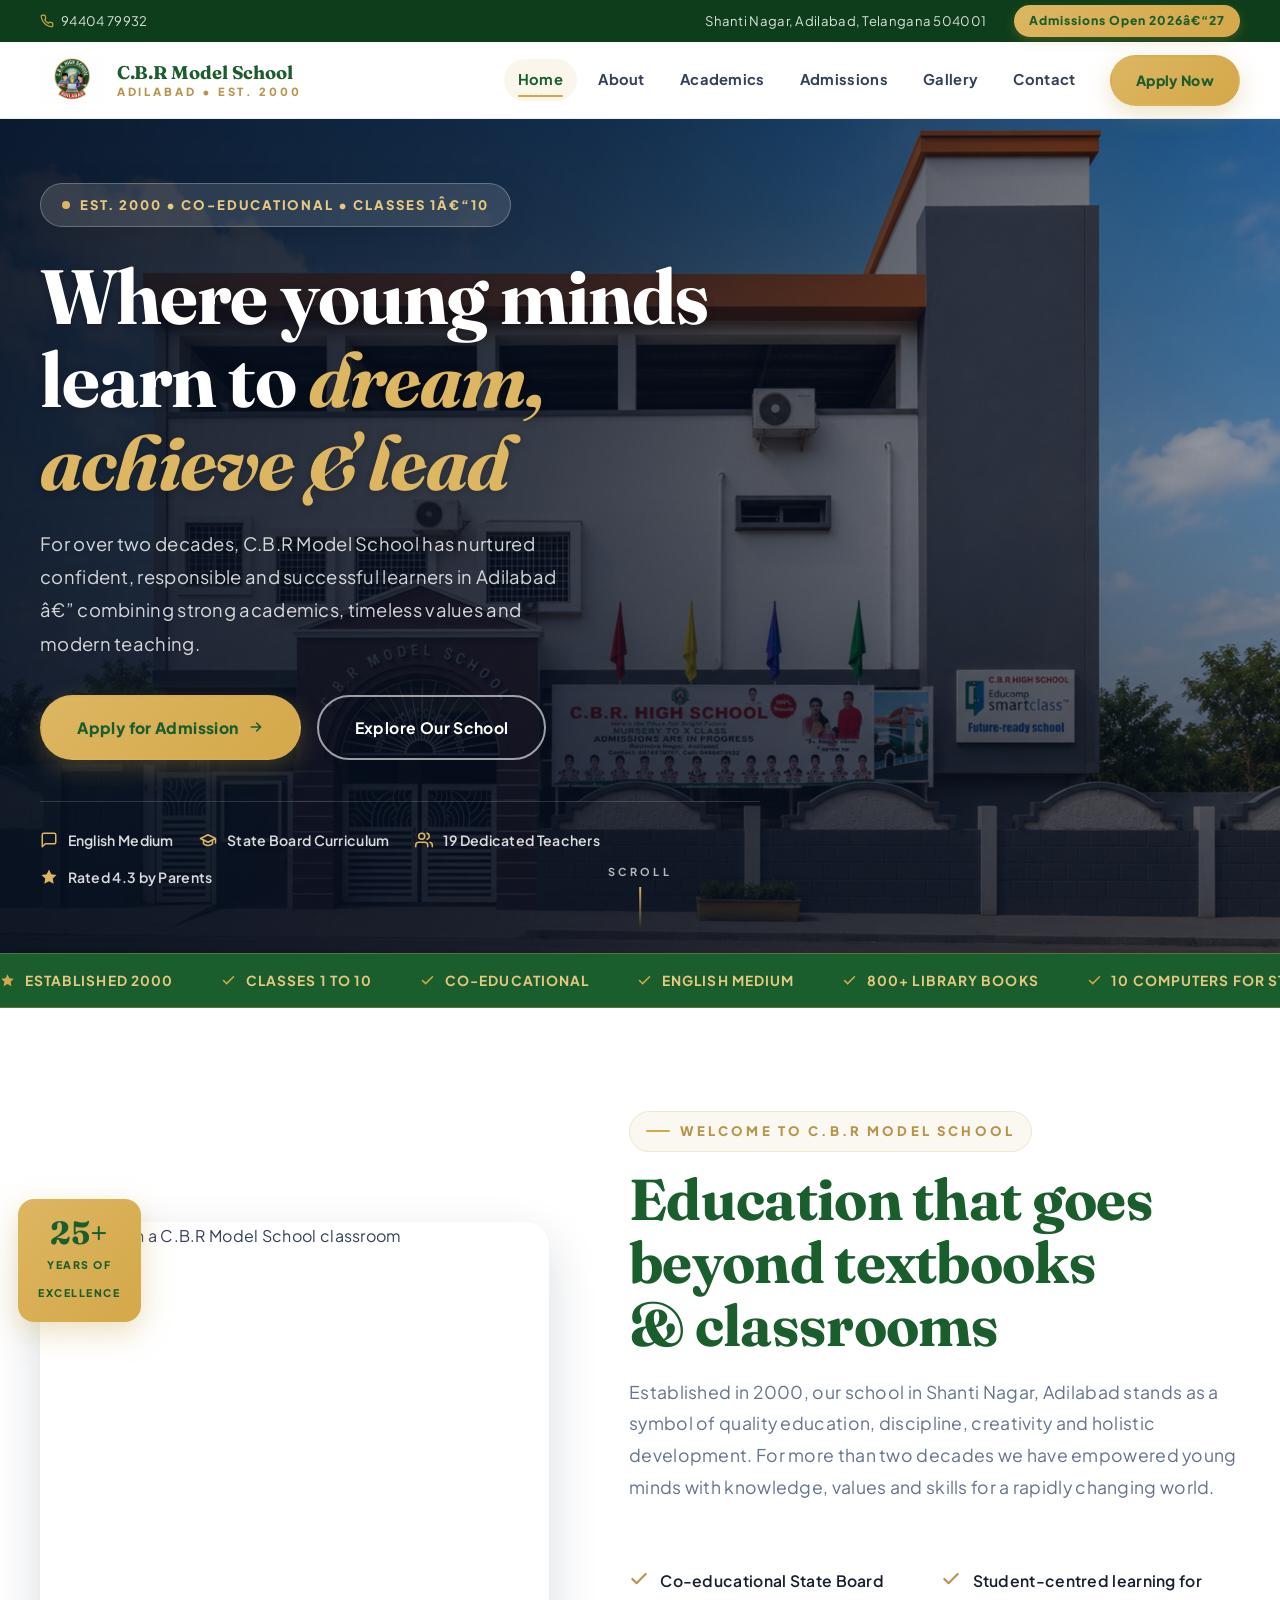
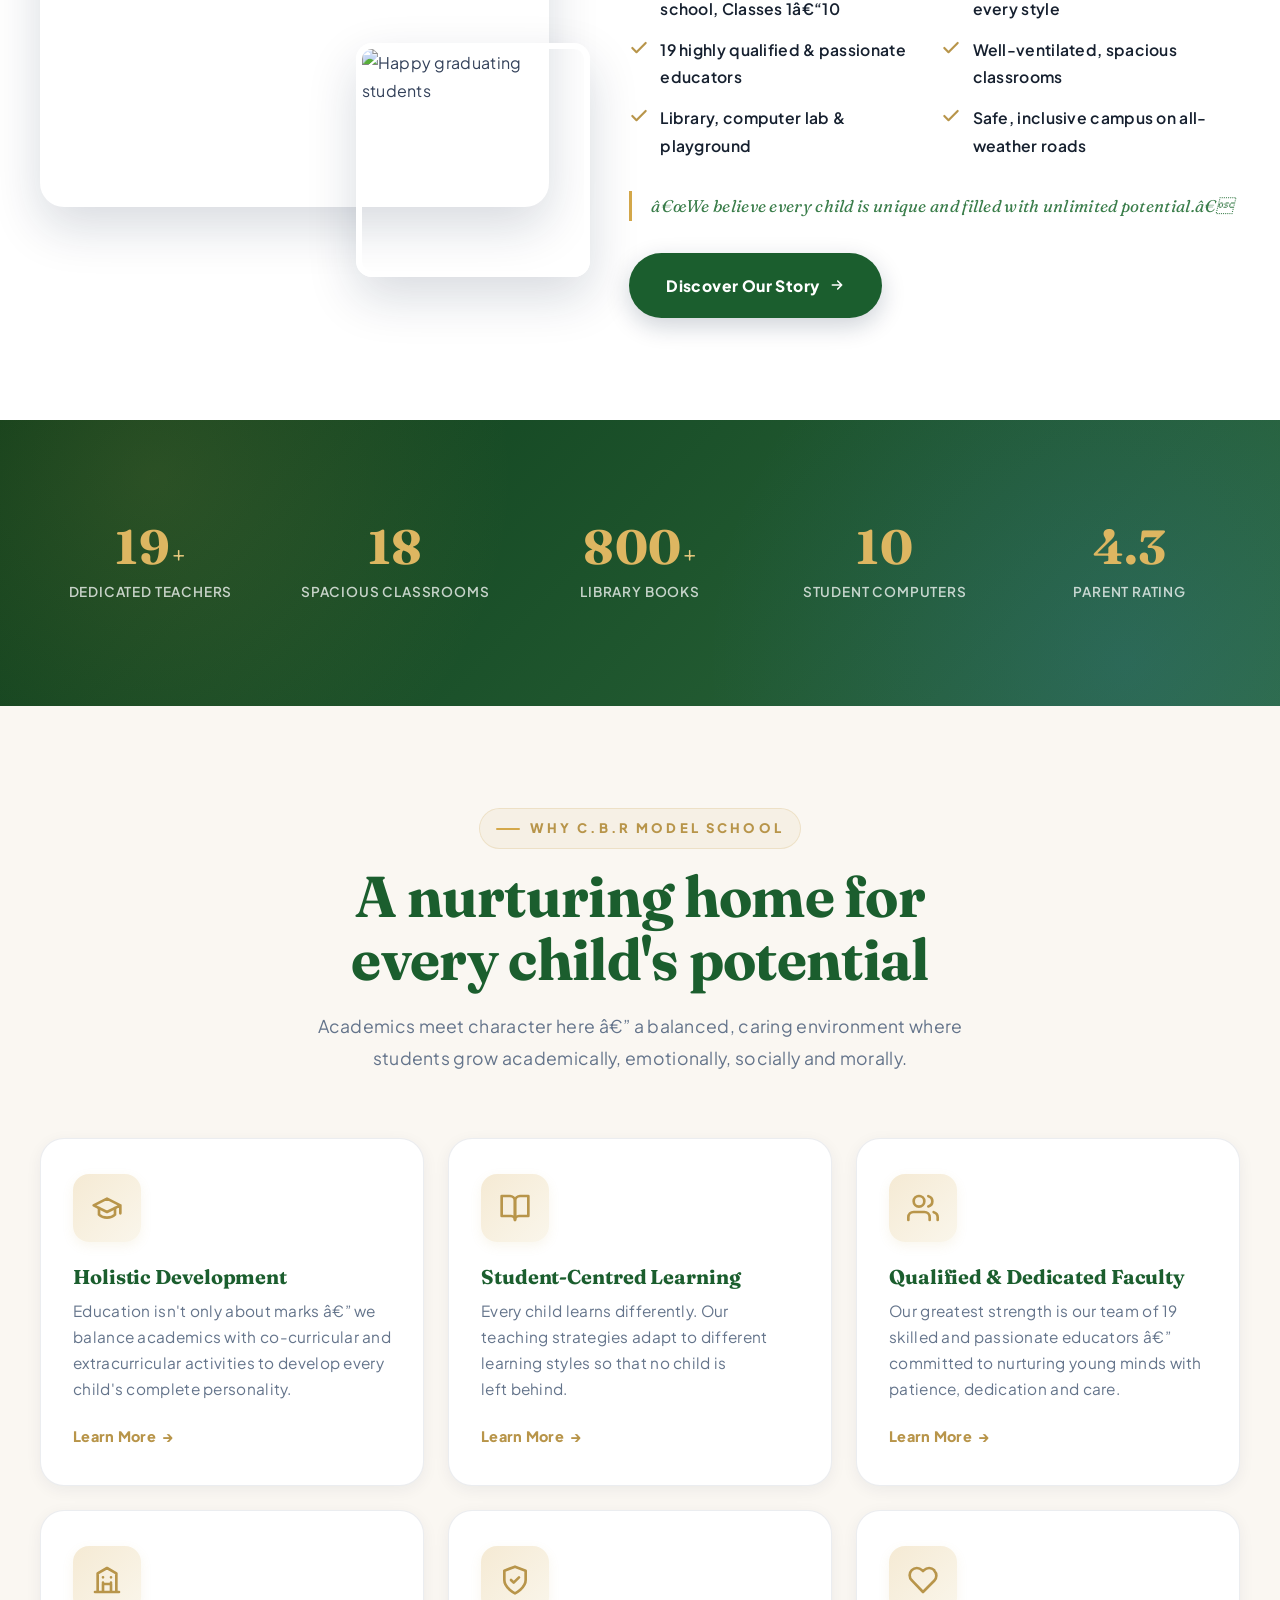
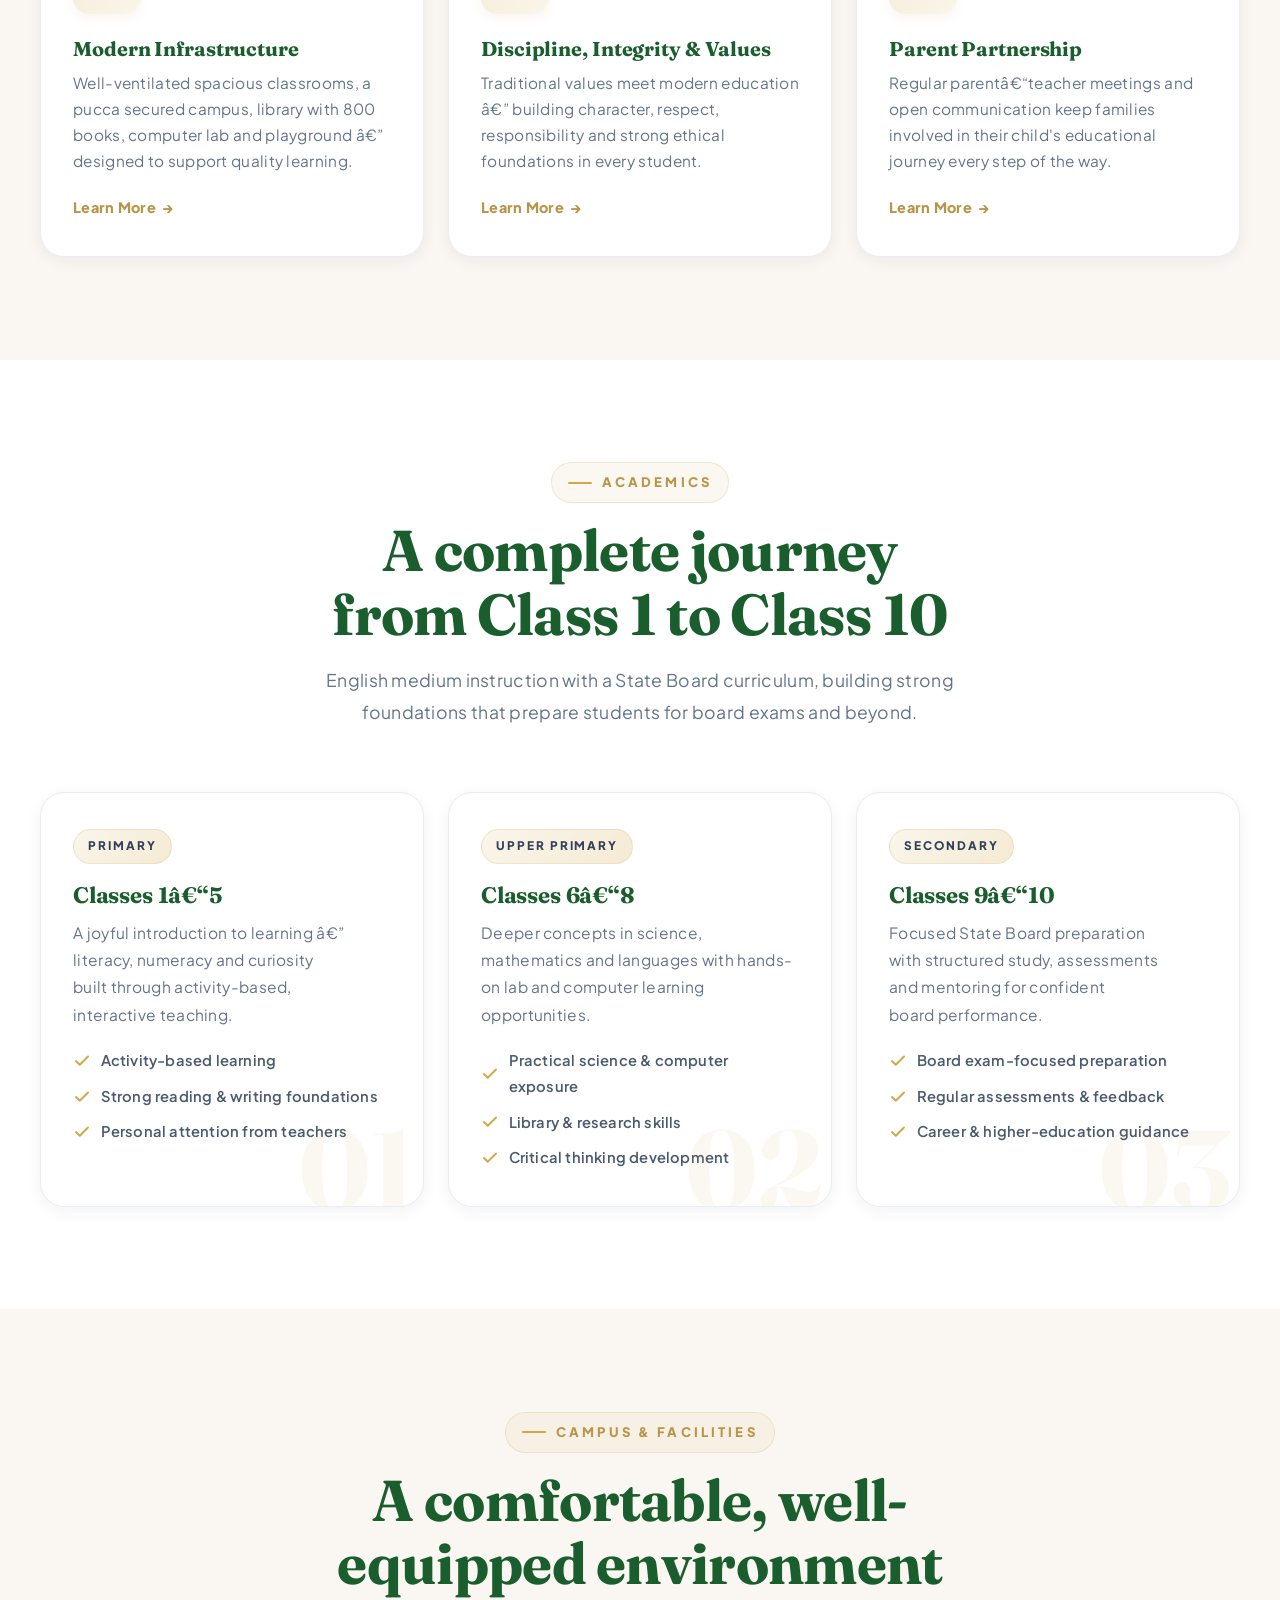
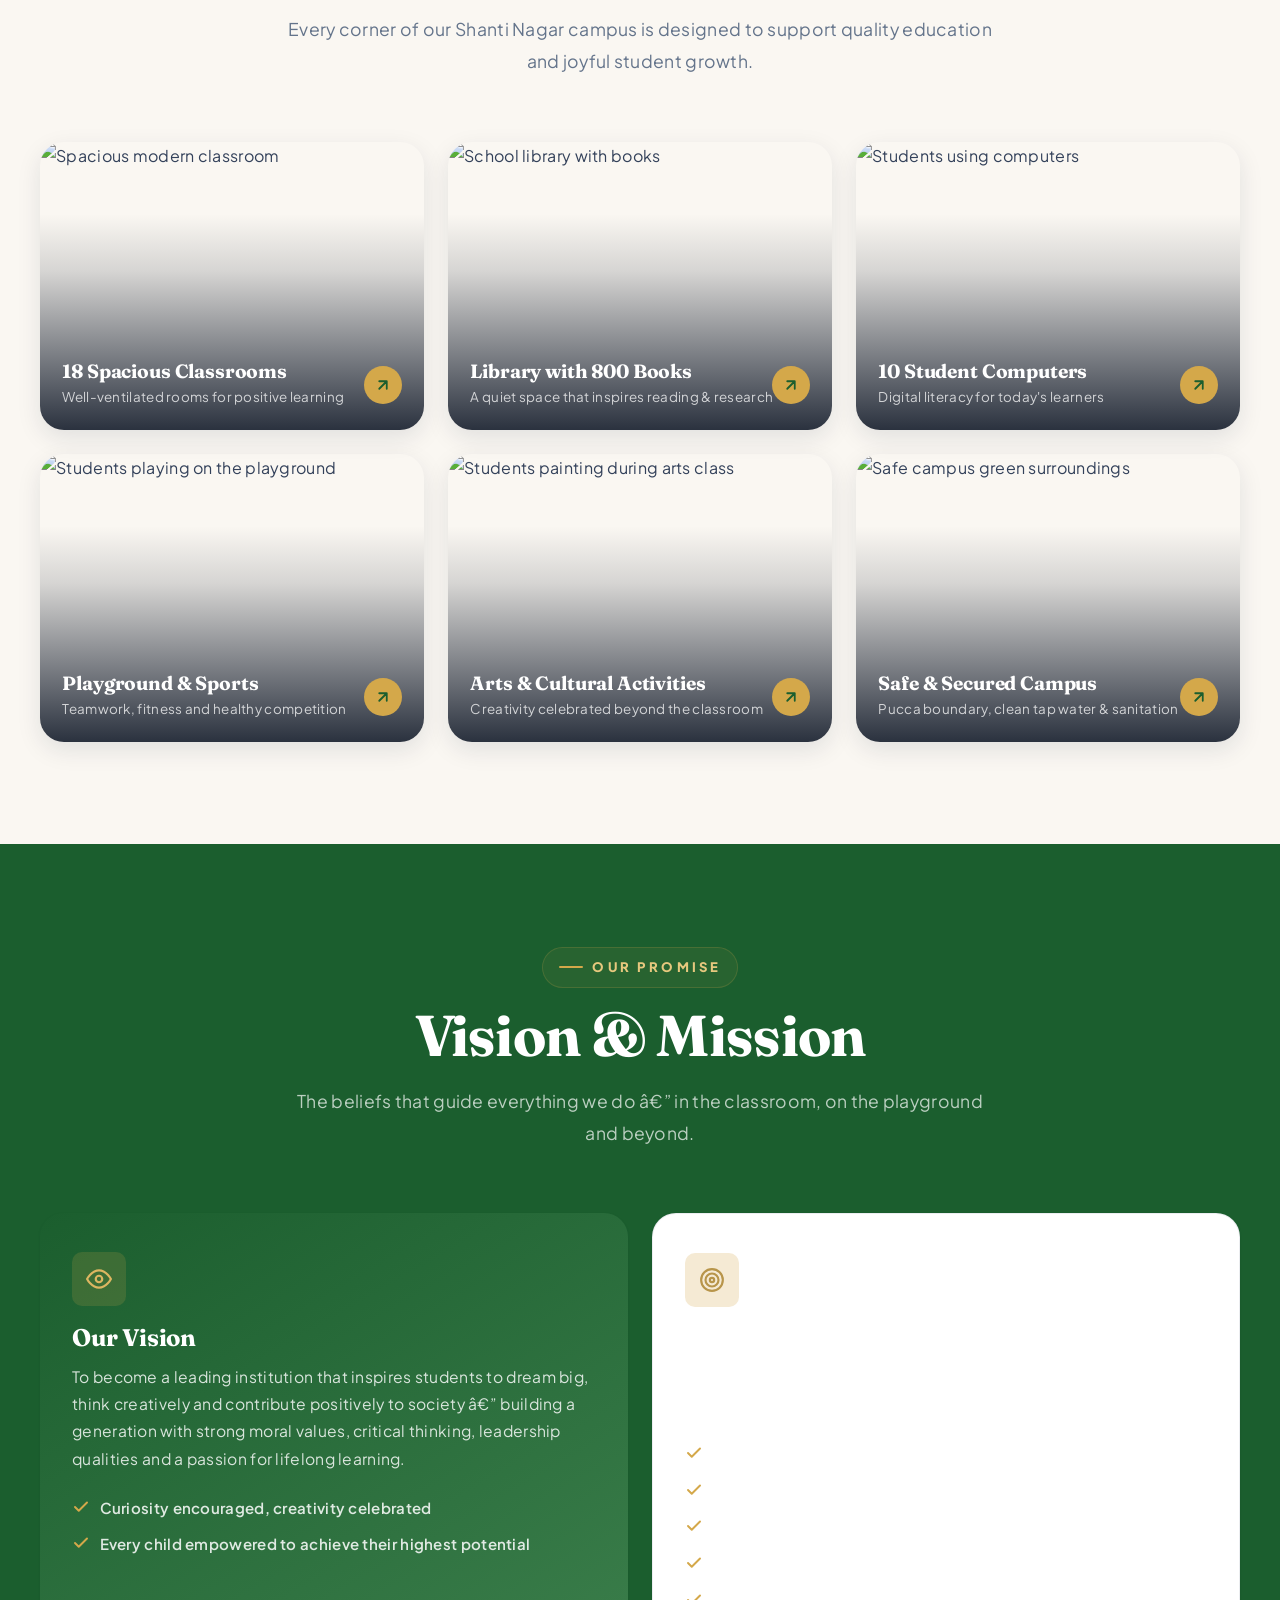
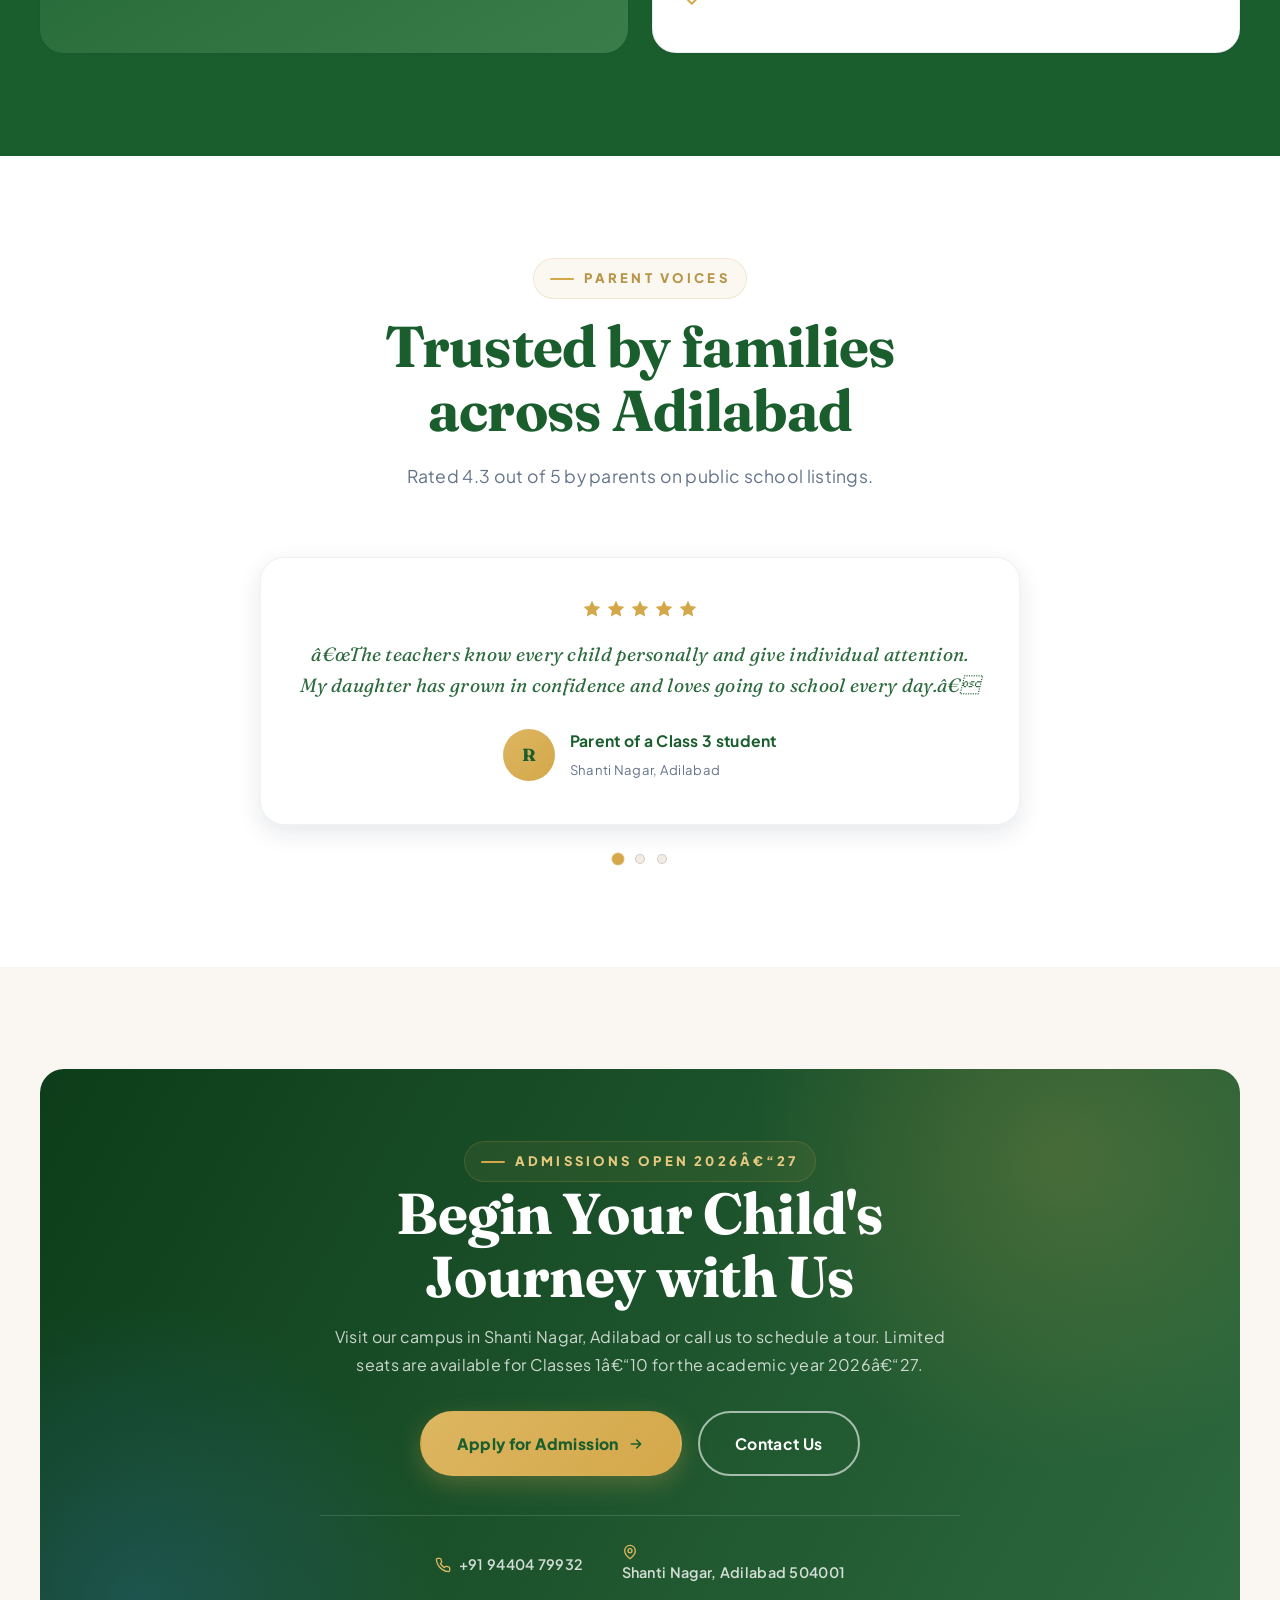
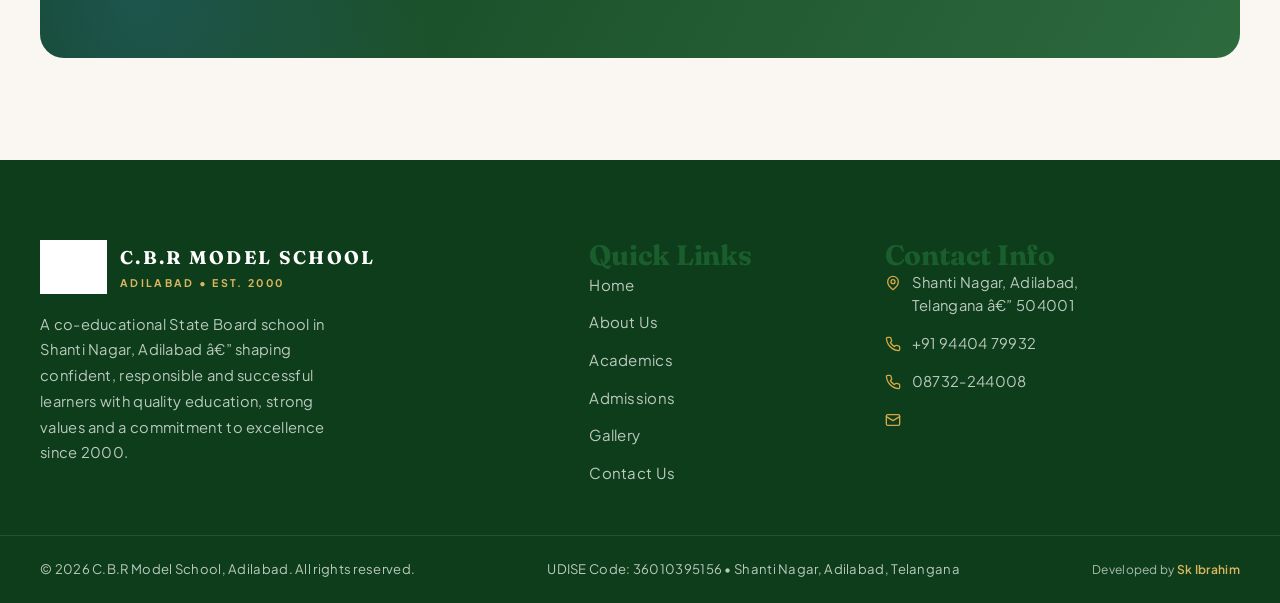
==== commit 0850a45e: "fixed mobile layout" ====
--- a/index.html
+++ b/index.html
@@ -698,6 +698,7 @@
       <div class="container footer-bottom__inner">
         <p>&copy; <span class="js-year">2026</span> C.B.R Model School, Adilabad. All rights reserved.</p>
         <p>UDISE Code: 36010395156 &bull; Shanti Nagar, Adilabad, Telangana</p>
+        <p><small>Developed by <a href="https://sk-ibrahim.vercel.app" target="_blank" rel="noopener">Sk Ibrahim</a></small></p>
       </div>
     </div>
   </footer>
--- a/css/style.css
+++ b/css/style.css
@@ -458,8 +458,10 @@
   display: flex;
   flex-direction: column;
   position: fixed;
-  inset: 0;
+  left: 0;
+  right: 0;
   top: var(--header-h);
+  bottom: 0;
   background: var(--green-900);
   padding-top: 2rem;
   transform: translateX(100%);
@@ -467,6 +469,7 @@
   gap: var(--sp-xs);
   z-index: 999;
   overflow-y: auto;
+  overflow-x: hidden;
 }
 
 .nav-menu.is-open {
@@ -511,8 +514,8 @@
   position: relative;
   display: flex;
   align-items: center;
-  min-height: 88vh;
-  padding-block: 4rem;
+  min-height: clamp(65vh, 100vh, 88vh);
+  padding-block: clamp(2rem, 5vw, 4rem);
   overflow: hidden;
   background: var(--green-900);
 }
@@ -735,8 +738,227 @@
 
 /* Hide ticker on mobile to prevent horizontal scroll */
 @media (max-width: 767px) {
+  html {
+    overflow-x: hidden;
+  }
+
+  body {
+    overflow-x: hidden;
+  }
+
   .ticker {
     display: none;
+  }
+
+  .hero {
+    min-height: 65vh;
+    padding-block: 2rem;
+  }
+
+  .hero__content {
+    max-width: 100%;
+  }
+
+  .hero__title {
+    font-size: clamp(1.8rem, 6vw, 2.5rem);
+    margin-bottom: 1rem;
+  }
+
+  .hero__lead {
+    font-size: 1rem;
+    margin-bottom: 1.5rem;
+    line-height: 1.6;
+  }
+
+  .hero__chips {
+    margin-top: 1.5rem;
+    padding-top: 1rem;
+    gap: 0.5rem 1rem;
+  }
+
+  .hero__chip {
+    font-size: 0.78rem;
+  }
+
+  .hero__scroll {
+    display: none;
+  }
+
+  /* Optimize sections - reduce vertical space */
+  .section {
+    padding-block: clamp(2rem, 4vw, 3.5rem);
+  }
+
+  .section__head {
+    margin-bottom: clamp(1.5rem, 4vw, 2.5rem);
+  }
+
+  .section__title {
+    font-size: clamp(1.5rem, 5vw, 1.8rem);
+  }
+
+  .section__sub {
+    font-size: 0.9rem;
+  }
+
+  /* Split section optimization */
+  .split {
+    gap: 1.5rem;
+  }
+
+  .split__media {
+    margin-bottom: 1rem;
+  }
+
+  .split__media-secondary {
+    display: none;
+  }
+
+  .exp-badge {
+    display: none;
+  }
+
+  /* Feature cards */
+  .features-grid {
+    gap: 1rem;
+  }
+
+  .feature-card {
+    padding: 1.2rem;
+  }
+
+  .feature-card__icon {
+    width: 36px;
+    height: 36px;
+  }
+
+  .feature-card h3 {
+    font-size: 1rem;
+    margin-bottom: 0.6rem;
+  }
+
+  .feature-card p {
+    font-size: 0.85rem;
+    line-height: 1.5;
+  }
+
+  /* Programs section */
+  .programs-grid {
+    gap: 1rem;
+  }
+
+  .program-card {
+    padding: 1rem;
+  }
+
+  .program-card h3 {
+    font-size: 1.05rem;
+    margin-bottom: 0.5rem;
+  }
+
+  .program-card p {
+    font-size: 0.8rem;
+    line-height: 1.4;
+  }
+
+  /* Facilities section */
+  .facilities-grid {
+    gap: 1rem;
+  }
+
+  .facility-card {
+    padding: 1rem;
+  }
+
+  .facility-card h3 {
+    font-size: 1rem;
+    margin-bottom: 0.5rem;
+  }
+
+  .facility-card p {
+    font-size: 0.8rem;
+  }
+
+  /* Stats grid */
+  .stats-grid {
+    gap: 1.5rem 1rem;
+  }
+
+  .stat__num {
+    font-size: clamp(1.8rem, 3.5vw, 2rem);
+  }
+
+  .stat__label {
+    font-size: 0.75rem;
+  }
+
+  /* Vision & Mission */
+  .vm-grid {
+    gap: 1.5rem;
+  }
+
+  .vm-card {
+    padding: 1.2rem;
+  }
+
+  .vm-card h3 {
+    font-size: 1.05rem;
+    margin-bottom: 0.6rem;
+  }
+
+  .vm-card p {
+    font-size: 0.85rem;
+    line-height: 1.5;
+  }
+
+  /* Testimonials carousel */
+  .testimonials-carousel {
+    gap: 1rem;
+  }
+
+  /* CTA section */
+  .cta-banner {
+    padding: 1.5rem;
+  }
+
+  .cta-banner__content {
+    gap: 1rem;
+  }
+
+  .cta-banner h2 {
+    font-size: clamp(1.5rem, 5vw, 1.8rem);
+    margin-bottom: 1rem;
+  }
+
+  .cta-banner p {
+    font-size: 0.9rem;
+    margin-bottom: 1.2rem;
+  }
+
+  /* Footer */
+  .footer-grid {
+    grid-template-columns: 1fr;
+    gap: 1.5rem;
+  }
+
+  .footer-brand p {
+    font-size: 0.85rem;
+    line-height: 1.5;
+    margin-top: 0.8rem;
+  }
+
+  .footer-links,
+  .footer-contact {
+    font-size: 0.85rem;
+  }
+
+  .footer-bottom {
+    padding-block: 1rem;
+    font-size: 0.75rem;
+  }
+
+  .footer-bottom p {
+    margin: 0.4rem 0;
   }
 }
 
@@ -2107,6 +2329,23 @@
 
 .footer-bottom a { color: var(--gold-400); }
 
+.footer-bottom small {
+  font-size: 0.75rem;
+  color: rgba(255, 255, 255, 0.65);
+}
+
+.footer-bottom small a {
+  color: var(--gold-400);
+  text-decoration: none;
+  font-weight: 600;
+  transition: color var(--t-fast);
+}
+
+.footer-bottom small a:hover {
+  color: var(--gold-300);
+  text-decoration: underline;
+}
+
 /* --------------------------------------------------------------------------
    Scroll reveal
    -------------------------------------------------------------------------- */
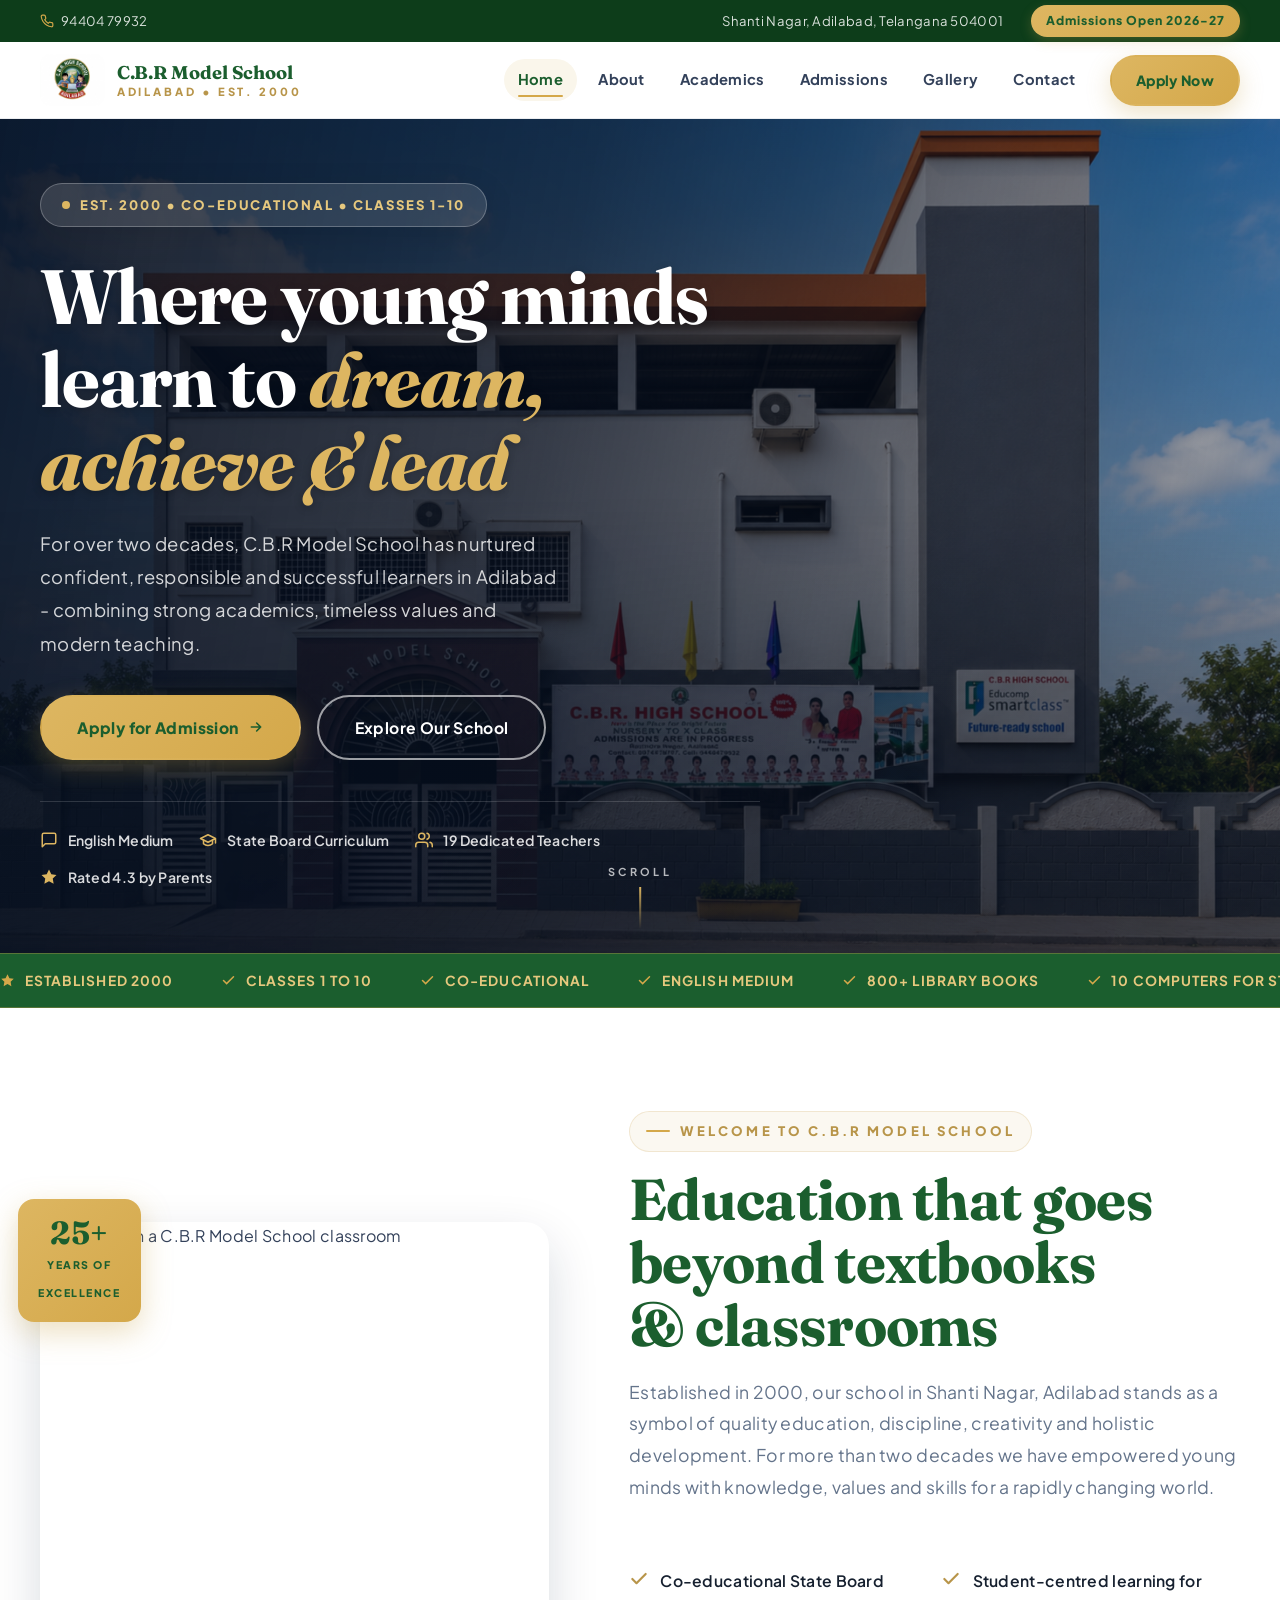
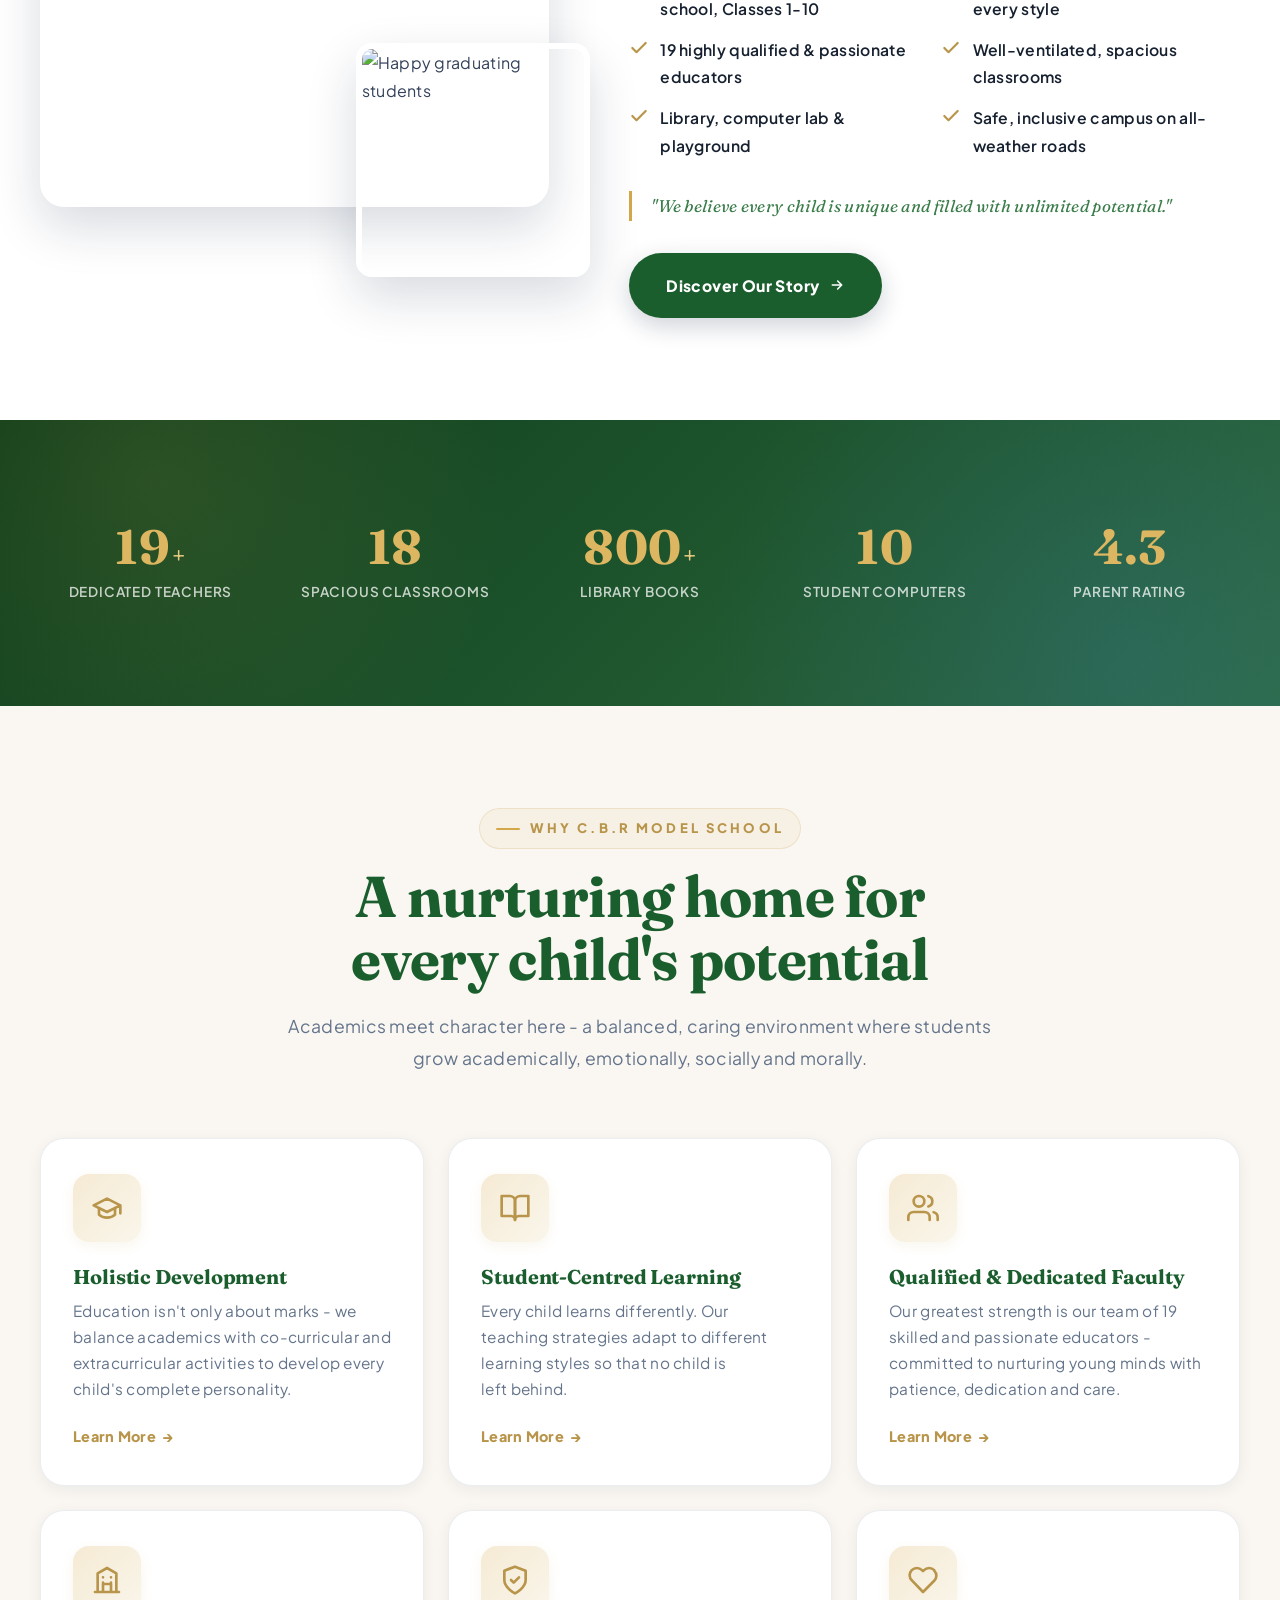
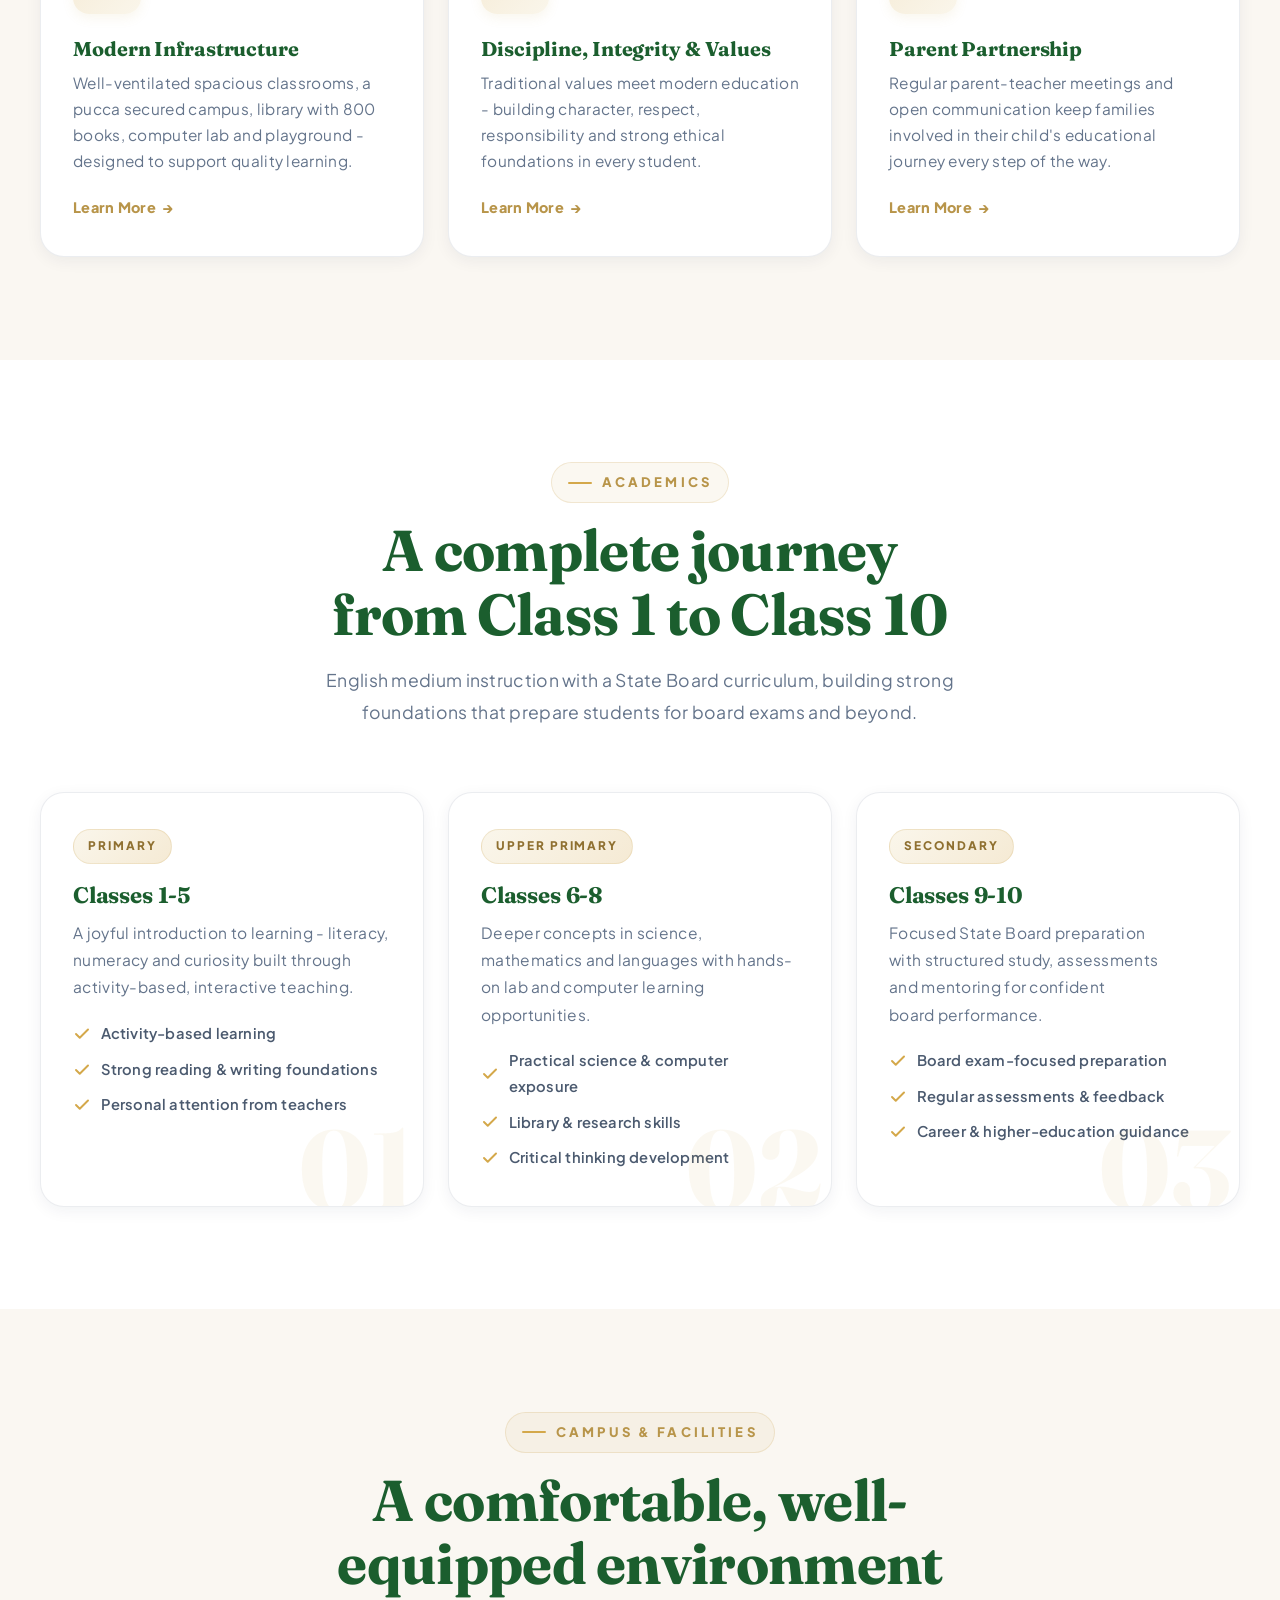
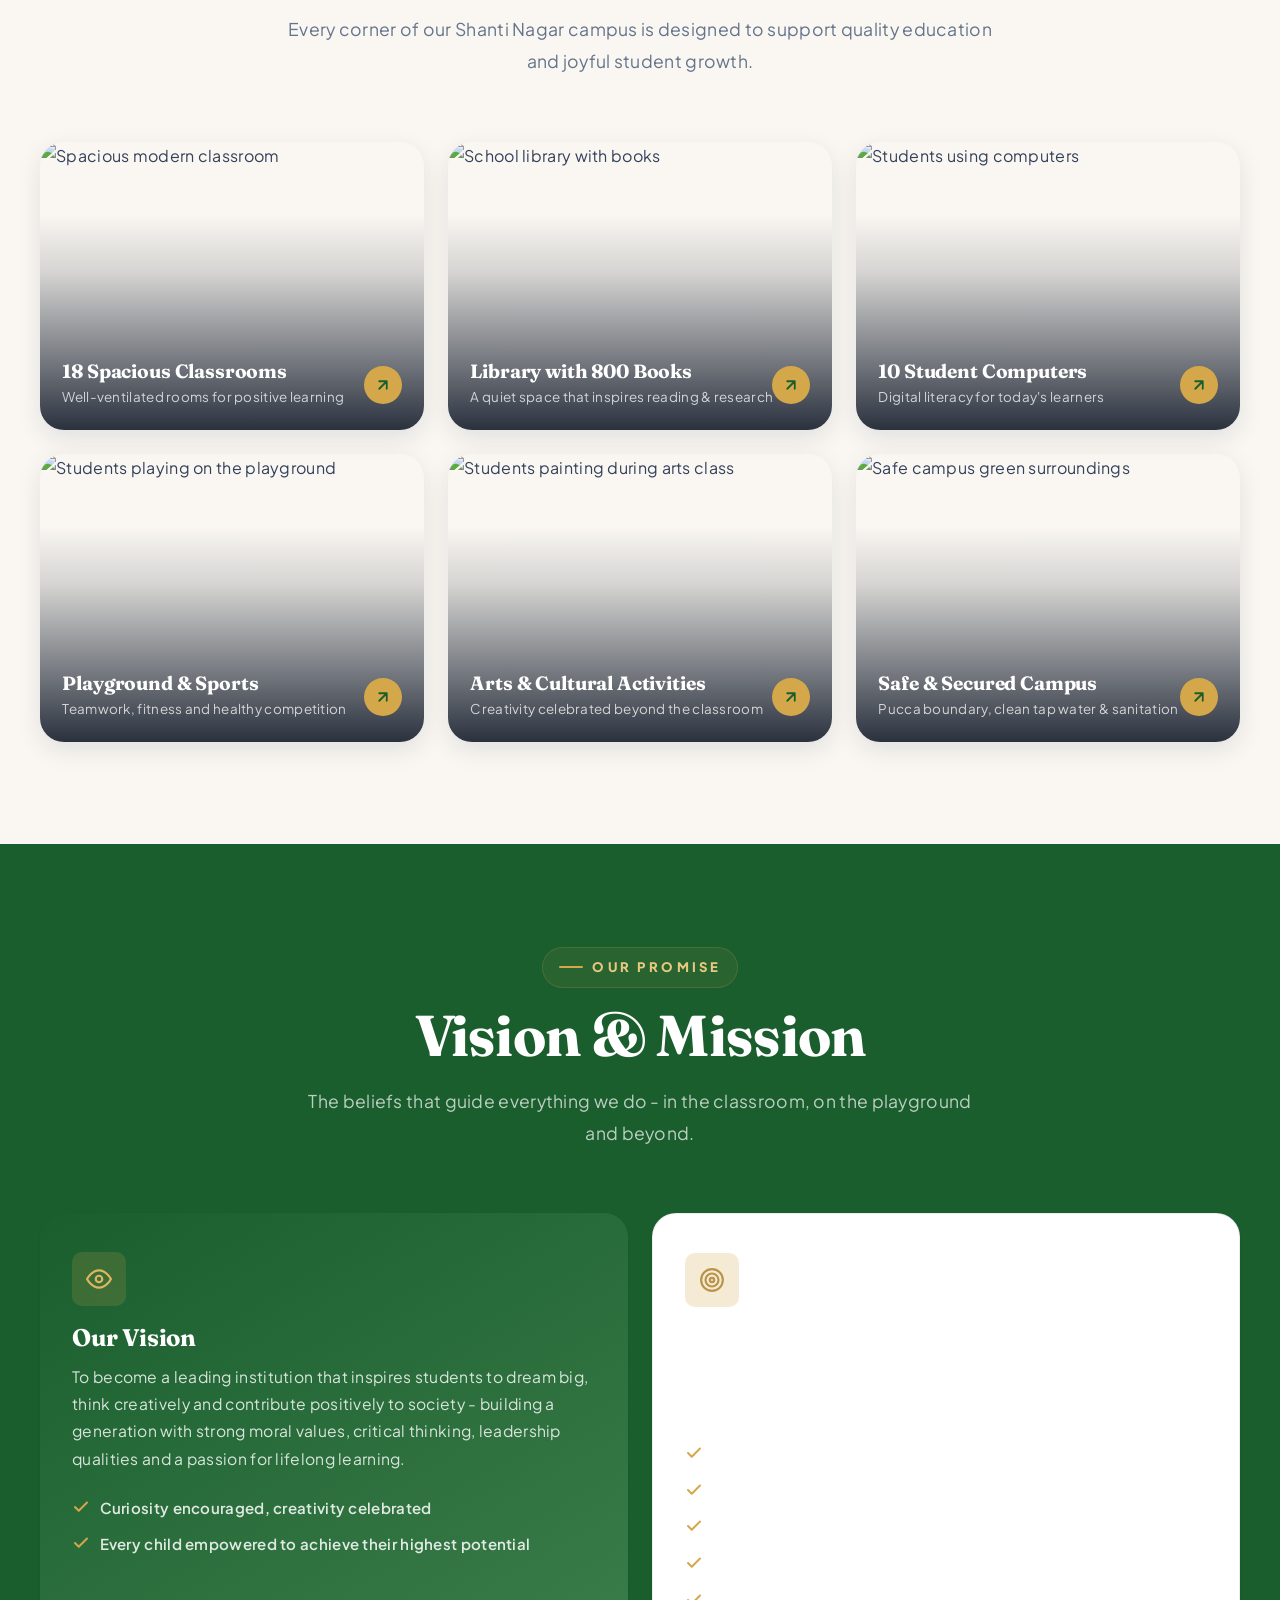
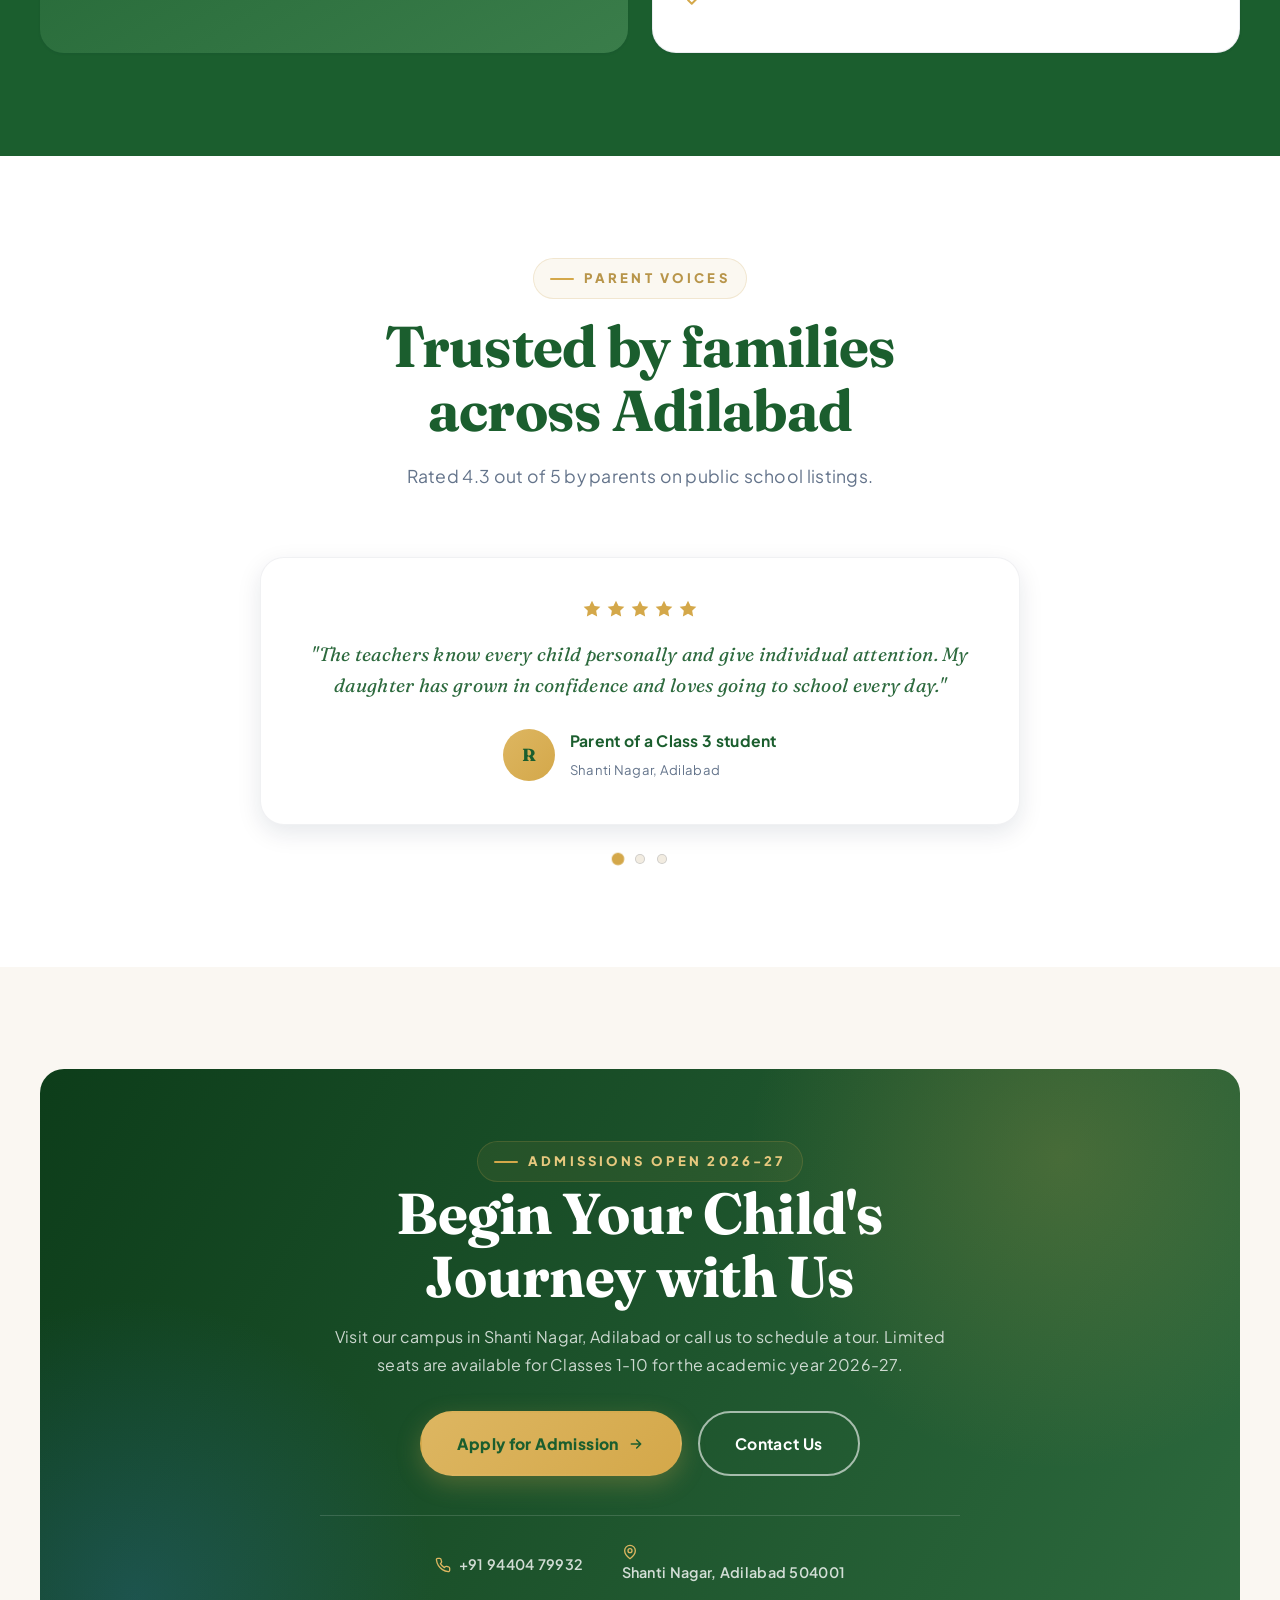
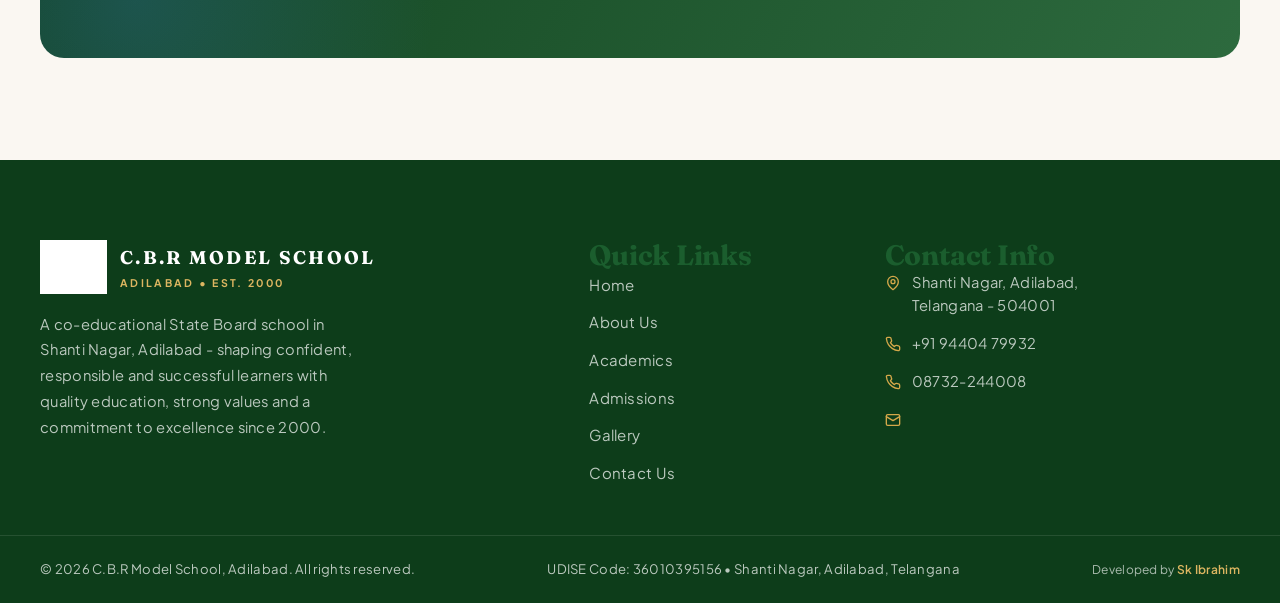
==== commit a0367906: "fixed mobile menu, removed non ASCII char" ====
--- a/index.html
+++ b/index.html
@@ -1,24 +1,24 @@
-﻿<!DOCTYPE html>
+<!DOCTYPE html>
 <html lang="en">
 <head>
   <meta charset="UTF-8">
   <meta name="viewport" content="width=device-width, initial-scale=1.0">
-  <meta name="description" content="C.B.R Model High School, Shanti Nagar, Adilabad, Telangana â€” a co-educational State Board school for Classes 1â€“10, established in 2000. English medium, 19 dedicated teachers, library, computer lab and playground.">
+  <meta name="description" content="C.B.R Model High School, Shanti Nagar, Adilabad, Telangana - a co-educational State Board school for Classes 1-10, established in 2000. English medium, 19 dedicated teachers, library, computer lab and playground.">
   <meta name="keywords" content="CBR Model School Adilabad, best school in Adilabad, schools in Adilabad Telangana, State Board school Adilabad, Classes 1 to 10 Adilabad, Shanti Nagar school">
   <meta name="author" content="C.B.R Model School">
   <meta name="theme-color" content="#0a1d3d">
 
   <!-- Open Graph / Social Sharing -->
   <meta property="og:type" content="website">
-  <meta property="og:title" content="C.B.R Model School â€” Adilabad | Classes 1â€“10, State Board">
-  <meta property="og:description" content="Established in 2000 in Shanti Nagar, Adilabad. Co-educational, English medium, State Board education for Classes 1â€“10 with a nurturing, student-centred environment.">
+  <meta property="og:title" content="C.B.R Model School - Adilabad | Classes 1-10, State Board">
+  <meta property="og:description" content="Established in 2000 in Shanti Nagar, Adilabad. Co-educational, English medium, State Board education for Classes 1-10 with a nurturing, student-centred environment.">
   <meta property="og:image" content="images/hero-building.png">
   <meta property="og:locale" content="en_IN">
   <meta name="twitter:card" content="summary_large_image">
-  <meta name="twitter:title" content="C.B.R Model School â€” Adilabad">
-  <meta name="twitter:description" content="Shaping confident, responsible, successful learners since 2000. Classes 1â€“10, State Board.">
-
-  <title>C.B.R Model School, Adilabad | Classes 1â€“10 State Board School in Telangana</title>
+  <meta name="twitter:title" content="C.B.R Model School - Adilabad">
+  <meta name="twitter:description" content="Shaping confident, responsible, successful learners since 2000. Classes 1-10, State Board.">
+
+  <title>C.B.R Model School, Adilabad | Classes 1-10 State Board School in Telangana</title>
 
   <!-- Favicon (school logo) -->
   <link rel="icon" type="image/png" href="images/logo.png">
@@ -51,7 +51,7 @@
 </div>
       <div class="topbar__right">
         <span>Shanti Nagar, Adilabad, Telangana 504001</span>
-        <span class="topbar__badge">Admissions Open 2026â€“27</span>
+        <span class="topbar__badge">Admissions Open 2026-27</span>
       </div>
     </div>
   </div>
@@ -61,7 +61,7 @@
        ================================================================ -->
   <header class="site-header" role="banner">
     <div class="container navbar">
-      <a href="index.html" class="navbar__logo" aria-label="C.B.R Model School â€” Home">
+      <a href="index.html" class="navbar__logo" aria-label="C.B.R Model School - Home">
         <img src="images/logo.png" alt="C.B.R Model School logo" width="52" height="52">
         <span class="navbar__brand">
           <strong>C.B.R Model School</strong>
@@ -102,11 +102,11 @@
 
       <div class="container">
         <div class="hero__content">
-          <span class="hero__badge"><span class="dot" aria-hidden="true"></span> Est. 2000 &bull; Co-Educational &bull; Classes 1â€“10</span>
+          <span class="hero__badge"><span class="dot" aria-hidden="true"></span> Est. 2000 &bull; Co-Educational &bull; Classes 1-10</span>
           <h1 class="hero__title">Where young minds learn to <em>dream, achieve &amp; lead</em></h1>
           <p class="hero__lead">
             For over two decades, C.B.R Model School has nurtured confident, responsible and successful
-            learners in Adilabad â€” combining strong academics, timeless values and modern teaching.
+            learners in Adilabad - combining strong academics, timeless values and modern teaching.
           </p>
           <div class="hero__actions">
             <a href="admissions.html" class="btn btn--gold">Apply for Admission
@@ -183,7 +183,7 @@
           <ul class="check-list reveal">
             <li>
               <svg viewBox="0 0 24 24" fill="none" stroke="currentColor" stroke-width="2.6" stroke-linecap="round" stroke-linejoin="round" aria-hidden="true"><path d="M20 6 9 17l-5-5"/></svg>
-              Co-educational State Board school, Classes 1â€“10
+              Co-educational State Board school, Classes 1-10
             </li>
             <li>
               <svg viewBox="0 0 24 24" fill="none" stroke="currentColor" stroke-width="2.6" stroke-linecap="round" stroke-linejoin="round" aria-hidden="true"><path d="M20 6 9 17l-5-5"/></svg>
@@ -208,7 +208,7 @@
           </ul>
 
           <blockquote class="split__quote">
-            â€œWe believe every child is unique and filled with unlimited potential.â€
+            "We believe every child is unique and filled with unlimited potential."
           </blockquote>
 
           <div class="hero__actions" style="margin-top: 2rem;">
@@ -257,7 +257,7 @@
           <span class="eyebrow">Why C.B.R Model School</span>
           <h2 id="features-heading" class="section__title">A nurturing home for every child's potential</h2>
           <p class="section__sub">
-            Academics meet character here â€” a balanced, caring environment where students grow
+            Academics meet character here - a balanced, caring environment where students grow
             academically, emotionally, socially and morally.
           </p>
         </header>
@@ -269,7 +269,7 @@
             </div>
             <h3>Holistic Development</h3>
             <p>
-              Education isn't only about marks â€” we balance academics with co-curricular and
+              Education isn't only about marks - we balance academics with co-curricular and
               extracurricular activities to develop every child's complete personality.
             </p>
             <a href="about.html" class="feature-card__link">Learn More <span aria-hidden="true">&rarr;</span></a>
@@ -293,7 +293,7 @@
             </div>
             <h3>Qualified &amp; Dedicated Faculty</h3>
             <p>
-              Our greatest strength is our team of 19 skilled and passionate educators â€” committed to
+              Our greatest strength is our team of 19 skilled and passionate educators - committed to
               nurturing young minds with patience, dedication and care.
             </p>
             <a href="about.html" class="feature-card__link">Learn More <span aria-hidden="true">&rarr;</span></a>
@@ -306,7 +306,7 @@
             <h3>Modern Infrastructure</h3>
             <p>
               Well-ventilated spacious classrooms, a pucca secured campus, library with 800 books,
-              computer lab and playground â€” designed to support quality learning.
+              computer lab and playground - designed to support quality learning.
             </p>
             <a href="academics.html" class="feature-card__link">Learn More <span aria-hidden="true">&rarr;</span></a>
           </article>
@@ -317,7 +317,7 @@
             </div>
             <h3>Discipline, Integrity &amp; Values</h3>
             <p>
-              Traditional values meet modern education â€” building character, respect, responsibility
+              Traditional values meet modern education - building character, respect, responsibility
               and strong ethical foundations in every student.
             </p>
             <a href="about.html" class="feature-card__link">Learn More <span aria-hidden="true">&rarr;</span></a>
@@ -329,7 +329,7 @@
             </div>
             <h3>Parent Partnership</h3>
             <p>
-              Regular parentâ€“teacher meetings and open communication keep families involved in their
+              Regular parent-teacher meetings and open communication keep families involved in their
               child's educational journey every step of the way.
             </p>
             <a href="contact.html" class="feature-card__link">Learn More <span aria-hidden="true">&rarr;</span></a>
@@ -355,9 +355,9 @@
         <div class="programs-grid">
           <article class="program-card reveal">
             <span class="program-card__tag">Primary</span>
-            <h3>Classes 1â€“5</h3>
-            <p>
-              A joyful introduction to learning â€” literacy, numeracy and curiosity built through
+            <h3>Classes 1-5</h3>
+            <p>
+              A joyful introduction to learning - literacy, numeracy and curiosity built through
               activity-based, interactive teaching.
             </p>
             <ul>
@@ -369,7 +369,7 @@
 
           <article class="program-card reveal reveal-d1">
             <span class="program-card__tag">Upper Primary</span>
-            <h3>Classes 6â€“8</h3>
+            <h3>Classes 6-8</h3>
             <p>
               Deeper concepts in science, mathematics and languages with hands-on lab and computer
               learning opportunities.
@@ -383,7 +383,7 @@
 
           <article class="program-card reveal reveal-d2">
             <span class="program-card__tag">Secondary</span>
-            <h3>Classes 9â€“10</h3>
+            <h3>Classes 9-10</h3>
             <p>
               Focused State Board preparation with structured study, assessments and mentoring for
               confident board performance.
@@ -479,7 +479,7 @@
           <span class="eyebrow" style="color: var(--gold-300);">Our Promise</span>
           <h2 id="vm-heading" class="section__title">Vision &amp; Mission</h2>
           <p class="section__sub">
-            The beliefs that guide everything we do â€” in the classroom, on the playground and beyond.
+            The beliefs that guide everything we do - in the classroom, on the playground and beyond.
           </p>
         </header>
 
@@ -491,7 +491,7 @@
             <h3>Our Vision</h3>
             <p>
               To become a leading institution that inspires students to dream big, think creatively
-              and contribute positively to society â€” building a generation with strong moral values,
+              and contribute positively to society - building a generation with strong moral values,
               critical thinking, leadership qualities and a passion for lifelong learning.
             </p>
             <ul>
@@ -505,7 +505,7 @@
               <svg viewBox="0 0 24 24" fill="none" stroke="currentColor" stroke-width="2" stroke-linecap="round" stroke-linejoin="round"><circle cx="12" cy="12" r="10"/><circle cx="12" cy="12" r="6"/><circle cx="12" cy="12" r="2"/></svg>
             </div>
             <h3>Our Mission</h3>
-            <p>We are dedicated to creating lifelong learners â€” academically strong, compassionate, innovative and confident.</p>
+            <p>We are dedicated to creating lifelong learners - academically strong, compassionate, innovative and confident.</p>
             <ul>
               <li><svg viewBox="0 0 24 24" fill="none" stroke="currentColor" stroke-width="2.6" stroke-linecap="round" stroke-linejoin="round" aria-hidden="true"><path d="M20 6 9 17l-5-5"/></svg>High-quality education with a student-centred approach</li>
               <li><svg viewBox="0 0 24 24" fill="none" stroke="currentColor" stroke-width="2.6" stroke-linecap="round" stroke-linejoin="round" aria-hidden="true"><path d="M20 6 9 17l-5-5"/></svg>Innovation, creativity and independent thinking</li>
@@ -539,8 +539,8 @@
               <svg viewBox="0 0 24 24" fill="currentColor"><path d="M12 2l3.09 6.26L22 9.27l-5 4.87 1.18 6.88L12 17.77l-6.18 3.25L7 14.14 2 9.27l6.91-1.01L12 2z"/></svg>
             </div>
             <blockquote>
-              â€œThe teachers know every child personally and give individual attention. My daughter has
-              grown in confidence and loves going to school every day.â€
+              "The teachers know every child personally and give individual attention. My daughter has
+              grown in confidence and loves going to school every day."
             </blockquote>
             <footer>
               <span class="testimonial-card__avatar" aria-hidden="true">R</span>
@@ -560,8 +560,8 @@
               <svg viewBox="0 0 24 24" fill="currentColor"><path d="M12 2l3.09 6.26L22 9.27l-5 4.87 1.18 6.88L12 17.77l-6.18 3.25L7 14.14 2 9.27l6.91-1.01L12 2z"/></svg>
             </div>
             <blockquote>
-              â€œDiscipline with warmth. The school combines strong values with modern teaching methods,
-              and the results speak for themselves.â€
+              "Discipline with warmth. The school combines strong values with modern teaching methods,
+              and the results speak for themselves."
             </blockquote>
             <footer>
               <span class="testimonial-card__avatar" aria-hidden="true">S</span>
@@ -581,8 +581,8 @@
               <svg viewBox="0 0 24 24" fill="currentColor"><path d="M12 2l3.09 6.26L22 9.27l-5 4.87 1.18 6.88L12 17.77l-6.18 3.25L7 14.14 2 9.27l6.91-1.01L12 2z"/></svg>
             </div>
             <blockquote>
-              â€œFrom the playground to the library, my son gets every opportunity to explore his
-              talents. It truly is a school that builds complete personalities.â€
+              "From the playground to the library, my son gets every opportunity to explore his
+              talents. It truly is a school that builds complete personalities."
             </blockquote>
             <footer>
               <span class="testimonial-card__avatar" aria-hidden="true">M</span>
@@ -605,11 +605,11 @@
       <div class="container">
         <div class="cta-banner reveal">
           <div class="cta-banner__inner">
-            <span class="eyebrow" style="color: var(--gold-300);">Admissions Open 2026â€“27</span>
+            <span class="eyebrow" style="color: var(--gold-300);">Admissions Open 2026-27</span>
             <h2 id="cta-heading">Begin Your Child's Journey with Us</h2>
             <p>
               Visit our campus in Shanti Nagar, Adilabad or call us to schedule a tour. Limited seats
-              are available for Classes 1â€“10 for the academic year 2026â€“27.
+              are available for Classes 1-10 for the academic year 2026-27.
             </p>
             <div class="cta-banner__actions">
               <a href="admissions.html" class="btn btn--gold">Apply for Admission
@@ -641,7 +641,7 @@
     <div class="container footer-grid">
 
       <div class="footer-brand">
-        <a href="index.html" class="footer-brand__logo" aria-label="C.B.R Model School â€” Home">
+        <a href="index.html" class="footer-brand__logo" aria-label="C.B.R Model School - Home">
           <img src="images/logo.png" alt="C.B.R Model School logo" width="54" height="54">
           <span>
             <strong>C.B.R Model School</strong>
@@ -649,7 +649,7 @@
           </span>
         </a>
         <p>
-          A co-educational State Board school in Shanti Nagar, Adilabad â€” shaping confident,
+          A co-educational State Board school in Shanti Nagar, Adilabad - shaping confident,
           responsible and successful learners with quality education, strong values and a
           commitment to excellence since 2000.
         </p>
@@ -674,7 +674,7 @@
             <svg viewBox="0 0 24 24" fill="none" stroke="currentColor" stroke-width="2" stroke-linecap="round" stroke-linejoin="round" aria-hidden="true"><path d="M20 10c0 6-8 12-8 12s-8-6-8-12a8 8 0 0 1 16 0z"/><circle cx="12" cy="10" r="3"/></svg>
             <address style="font-style: normal;">
               Shanti Nagar, Adilabad,<br>
-              Telangana â€” 504001
+              Telangana - 504001
             </address>
           </li>
           <li>
--- a/css/variables.css
+++ b/css/variables.css
@@ -9,6 +9,7 @@
   --green-50: #f2f8f4;
 
   --gold-600: #b8954a;
+  --gold-700: #8f7030;
   --gold-500: #d4a84a;
   --gold-400: #ddb661;
   --gold-300: #e6c87e;
--- a/css/style.css
+++ b/css/style.css
@@ -460,20 +460,25 @@
   position: fixed;
   left: 0;
   right: 0;
-  top: var(--header-h);
+  top: var(--nav-menu-top, var(--header-h));
   bottom: 0;
+  height: calc(100svh - var(--nav-menu-top, var(--header-h)));
   background: var(--green-900);
   padding-top: 2rem;
   transform: translateX(100%);
   transition: transform var(--t-slow);
   gap: var(--sp-xs);
-  z-index: 999;
+  z-index: 1002;
   overflow-y: auto;
   overflow-x: hidden;
+  visibility: hidden;
+  pointer-events: none;
 }
 
 .nav-menu.is-open {
   transform: translateX(0);
+  visibility: visible;
+  pointer-events: auto;
 }
 
 .nav-menu__inner {
@@ -736,232 +741,6 @@
   to { transform: translateX(-50%); }
 }
 
-/* Hide ticker on mobile to prevent horizontal scroll */
-@media (max-width: 767px) {
-  html {
-    overflow-x: hidden;
-  }
-
-  body {
-    overflow-x: hidden;
-  }
-
-  .ticker {
-    display: none;
-  }
-
-  .hero {
-    min-height: 65vh;
-    padding-block: 2rem;
-  }
-
-  .hero__content {
-    max-width: 100%;
-  }
-
-  .hero__title {
-    font-size: clamp(1.8rem, 6vw, 2.5rem);
-    margin-bottom: 1rem;
-  }
-
-  .hero__lead {
-    font-size: 1rem;
-    margin-bottom: 1.5rem;
-    line-height: 1.6;
-  }
-
-  .hero__chips {
-    margin-top: 1.5rem;
-    padding-top: 1rem;
-    gap: 0.5rem 1rem;
-  }
-
-  .hero__chip {
-    font-size: 0.78rem;
-  }
-
-  .hero__scroll {
-    display: none;
-  }
-
-  /* Optimize sections - reduce vertical space */
-  .section {
-    padding-block: clamp(2rem, 4vw, 3.5rem);
-  }
-
-  .section__head {
-    margin-bottom: clamp(1.5rem, 4vw, 2.5rem);
-  }
-
-  .section__title {
-    font-size: clamp(1.5rem, 5vw, 1.8rem);
-  }
-
-  .section__sub {
-    font-size: 0.9rem;
-  }
-
-  /* Split section optimization */
-  .split {
-    gap: 1.5rem;
-  }
-
-  .split__media {
-    margin-bottom: 1rem;
-  }
-
-  .split__media-secondary {
-    display: none;
-  }
-
-  .exp-badge {
-    display: none;
-  }
-
-  /* Feature cards */
-  .features-grid {
-    gap: 1rem;
-  }
-
-  .feature-card {
-    padding: 1.2rem;
-  }
-
-  .feature-card__icon {
-    width: 36px;
-    height: 36px;
-  }
-
-  .feature-card h3 {
-    font-size: 1rem;
-    margin-bottom: 0.6rem;
-  }
-
-  .feature-card p {
-    font-size: 0.85rem;
-    line-height: 1.5;
-  }
-
-  /* Programs section */
-  .programs-grid {
-    gap: 1rem;
-  }
-
-  .program-card {
-    padding: 1rem;
-  }
-
-  .program-card h3 {
-    font-size: 1.05rem;
-    margin-bottom: 0.5rem;
-  }
-
-  .program-card p {
-    font-size: 0.8rem;
-    line-height: 1.4;
-  }
-
-  /* Facilities section */
-  .facilities-grid {
-    gap: 1rem;
-  }
-
-  .facility-card {
-    padding: 1rem;
-  }
-
-  .facility-card h3 {
-    font-size: 1rem;
-    margin-bottom: 0.5rem;
-  }
-
-  .facility-card p {
-    font-size: 0.8rem;
-  }
-
-  /* Stats grid */
-  .stats-grid {
-    gap: 1.5rem 1rem;
-  }
-
-  .stat__num {
-    font-size: clamp(1.8rem, 3.5vw, 2rem);
-  }
-
-  .stat__label {
-    font-size: 0.75rem;
-  }
-
-  /* Vision & Mission */
-  .vm-grid {
-    gap: 1.5rem;
-  }
-
-  .vm-card {
-    padding: 1.2rem;
-  }
-
-  .vm-card h3 {
-    font-size: 1.05rem;
-    margin-bottom: 0.6rem;
-  }
-
-  .vm-card p {
-    font-size: 0.85rem;
-    line-height: 1.5;
-  }
-
-  /* Testimonials carousel */
-  .testimonials-carousel {
-    gap: 1rem;
-  }
-
-  /* CTA section */
-  .cta-banner {
-    padding: 1.5rem;
-  }
-
-  .cta-banner__content {
-    gap: 1rem;
-  }
-
-  .cta-banner h2 {
-    font-size: clamp(1.5rem, 5vw, 1.8rem);
-    margin-bottom: 1rem;
-  }
-
-  .cta-banner p {
-    font-size: 0.9rem;
-    margin-bottom: 1.2rem;
-  }
-
-  /* Footer */
-  .footer-grid {
-    grid-template-columns: 1fr;
-    gap: 1.5rem;
-  }
-
-  .footer-brand p {
-    font-size: 0.85rem;
-    line-height: 1.5;
-    margin-top: 0.8rem;
-  }
-
-  .footer-links,
-  .footer-contact {
-    font-size: 0.85rem;
-  }
-
-  .footer-bottom {
-    padding-block: 1rem;
-    font-size: 0.75rem;
-  }
-
-  .footer-bottom p {
-    margin: 0.4rem 0;
-  }
-}
-
 /* --------------------------------------------------------------------------
    Split section (welcome / about)
    -------------------------------------------------------------------------- */
@@ -2364,6 +2143,643 @@
 .reveal-d2 { transition-delay: 0.16s; }
 .reveal-d3 { transition-delay: 0.24s; }
 
+/* Mobile layout refinement */
+@media (max-width: 767px) {
+  html {
+    overflow-x: hidden;
+  }
+
+  body {
+    overflow-x: hidden;
+    font-size: 0.96rem;
+    line-height: 1.65;
+    letter-spacing: 0;
+  }
+
+  .container {
+    width: min(100% - 2rem, var(--container));
+  }
+
+  .topbar {
+    font-size: 0.74rem;
+  }
+
+  .topbar__inner {
+    min-height: 38px;
+    justify-content: center;
+  }
+
+  .topbar__right span:not(.topbar__badge) {
+    display: none;
+  }
+
+  .topbar__left,
+  .topbar__right {
+    gap: 0.6rem;
+  }
+
+  .topbar__badge {
+    padding: 0.28rem 0.72rem;
+    font-size: 0.68rem;
+    letter-spacing: 0.08em;
+  }
+
+  .navbar {
+    height: 64px;
+    gap: 0.75rem;
+  }
+
+  .navbar__logo {
+    min-width: 0;
+    gap: 0.6rem;
+  }
+
+  .navbar__logo img {
+    width: 42px;
+    height: 42px;
+  }
+
+  .navbar__brand {
+    min-width: 0;
+  }
+
+  .navbar__brand strong {
+    max-width: 12.5rem;
+    overflow: hidden;
+    text-overflow: ellipsis;
+    white-space: nowrap;
+    font-size: clamp(0.98rem, 4.1vw, 1.08rem);
+  }
+
+  .navbar__brand span {
+    max-width: 12.5rem;
+    overflow: hidden;
+    text-overflow: ellipsis;
+    white-space: nowrap;
+    font-size: 0.58rem;
+    letter-spacing: 0.16em;
+  }
+
+  .nav-toggle {
+    width: 42px;
+    height: 42px;
+    flex: 0 0 42px;
+    border: 1px solid rgba(27, 94, 46, 0.12);
+    background: rgba(250, 247, 242, 0.86);
+    box-shadow: 0 6px 18px rgba(10, 29, 61, 0.08);
+  }
+
+  .nav-menu {
+    background:
+      linear-gradient(180deg, rgba(13, 61, 26, 0.98), rgba(27, 94, 46, 0.98)),
+      var(--green-900);
+    padding-top: 1.2rem;
+  }
+
+  .nav-menu__inner {
+    gap: 0.4rem;
+    padding: 0 1rem 2rem;
+  }
+
+  .nav-link {
+    border-bottom-color: rgba(255, 255, 255, 0.1);
+    border-radius: var(--r-sm);
+    font-size: 1.28rem;
+    padding: 0.78rem 0.95rem;
+  }
+
+  .nav-link:hover,
+  .nav-link.is-active {
+    padding-left: 1.15rem;
+    background: rgba(255, 255, 255, 0.08);
+  }
+
+  .ticker {
+    display: none;
+  }
+
+  .hero {
+    align-items: flex-end;
+    min-height: min(820px, calc(100svh - 102px));
+    padding-block: clamp(15.5rem, 58vw, 21rem) 2.2rem;
+  }
+
+  .hero__bg {
+    background-color: var(--green-900);
+    background-size: 100% auto;
+    background-position: top center;
+    background-repeat: no-repeat;
+    transform: none;
+    animation: none;
+  }
+
+  .hero__overlay {
+    background:
+      linear-gradient(180deg, rgba(6, 15, 31, 0.04) 0%, rgba(6, 15, 31, 0.16) 35%, rgba(6, 15, 31, 0.78) 54%, rgba(6, 15, 31, 0.95) 100%),
+      linear-gradient(100deg, rgba(6, 15, 31, 0.72) 0%, rgba(6, 15, 31, 0.38) 48%, rgba(6, 15, 31, 0.14) 100%);
+  }
+
+  .hero__content {
+    max-width: 100%;
+  }
+
+  .hero__badge {
+    max-width: 100%;
+    padding: 0.52rem 0.85rem;
+    gap: 0.48rem;
+    font-size: 0.66rem;
+    letter-spacing: 0.1em;
+    line-height: 1.35;
+    margin-bottom: 1.2rem;
+  }
+
+  .hero__title {
+    max-width: 11ch;
+    font-size: clamp(2.32rem, 12.2vw, 3.38rem);
+    line-height: 0.98;
+    margin-bottom: 1.05rem;
+    letter-spacing: -0.01em;
+  }
+
+  .hero__lead {
+    max-width: 32rem;
+    font-size: 0.98rem;
+    margin-bottom: 1.45rem;
+    line-height: 1.68;
+    color: rgba(255, 255, 255, 0.86);
+  }
+
+  .hero__actions,
+  .cta-banner__actions {
+    display: grid;
+    grid-template-columns: 1fr;
+    gap: 0.75rem;
+  }
+
+  .btn {
+    width: 100%;
+    min-height: 50px;
+    padding: 0.86rem 1rem;
+    border-radius: var(--r-sm);
+    white-space: normal;
+    text-align: center;
+  }
+
+  .hero__chips {
+    display: grid;
+    grid-template-columns: 1fr 1fr;
+    gap: 0.65rem;
+    margin-top: 1.45rem;
+    padding-top: 1.05rem;
+  }
+
+  .hero__chip {
+    min-height: 42px;
+    padding: 0.62rem 0.7rem;
+    border: 1px solid rgba(255, 255, 255, 0.12);
+    border-radius: var(--r-sm);
+    background: rgba(255, 255, 255, 0.08);
+    font-size: 0.75rem;
+    line-height: 1.25;
+    backdrop-filter: blur(6px);
+  }
+
+  .hero__chip svg {
+    width: 16px;
+    height: 16px;
+  }
+
+  .hero__scroll {
+    display: none;
+  }
+
+  .section {
+    padding-block: 3.25rem;
+  }
+
+  .section__head {
+    margin-bottom: 1.7rem;
+  }
+
+  .section__title {
+    font-size: clamp(1.85rem, 8vw, 2.35rem);
+    line-height: 1.05;
+    margin-top: 0.8rem;
+    margin-bottom: 0.85rem;
+  }
+
+  .section__sub {
+    font-size: 0.96rem;
+    line-height: 1.7;
+  }
+
+  .eyebrow {
+    max-width: 100%;
+    padding: 0.42rem 0.72rem;
+    gap: 0.42rem;
+    font-size: 0.64rem;
+    letter-spacing: 0.13em;
+    line-height: 1.35;
+  }
+
+  .eyebrow::before,
+  .section__head--center .eyebrow::after {
+    width: 16px;
+  }
+
+  .split {
+    gap: 2rem;
+  }
+
+  .split__media {
+    margin-bottom: 0;
+  }
+
+  .split__media-main {
+    aspect-ratio: 5 / 4;
+    border-radius: var(--r-md);
+  }
+
+  .split__media-secondary {
+    display: block;
+    width: 42%;
+    right: 0.8rem;
+    bottom: -1.2rem;
+    border-width: 4px;
+    border-radius: var(--r-sm);
+  }
+
+  .exp-badge {
+    top: auto;
+    bottom: 0.8rem;
+    left: 0.8rem;
+    padding: 0.7rem 0.82rem;
+    border-radius: var(--r-sm);
+  }
+
+  .exp-badge strong {
+    font-size: 1.45rem;
+  }
+
+  .exp-badge span {
+    font-size: 0.54rem;
+    letter-spacing: 0.1em;
+  }
+
+  .check-list {
+    gap: 0.62rem;
+    margin: 1.1rem 0 1.4rem;
+  }
+
+  .check-list li {
+    align-items: center;
+    min-height: 46px;
+    padding: 0.72rem 0.85rem;
+    border: 1px solid rgba(10, 29, 61, 0.07);
+    border-radius: var(--r-sm);
+    background: var(--green-50);
+    font-size: 0.9rem;
+    line-height: 1.35;
+  }
+
+  .check-list svg {
+    width: 18px;
+    height: 18px;
+    margin-top: 0;
+  }
+
+  .split__quote {
+    padding: 0.95rem 1rem;
+    border-left: 0;
+    border-radius: var(--r-sm);
+    background: linear-gradient(135deg, var(--gold-50), rgba(245, 234, 212, 0.45));
+    font-size: 0.98rem;
+    margin-top: 1.2rem;
+  }
+
+  .stats-band {
+    padding-block: 2.35rem;
+  }
+
+  .stats-grid {
+    grid-template-columns: 1fr 1fr;
+    gap: 0.85rem;
+  }
+
+  .stat {
+    min-height: 118px;
+    display: grid;
+    align-content: center;
+    padding: 1rem 0.7rem;
+    border: 1px solid rgba(255, 255, 255, 0.1);
+    border-radius: var(--r-md);
+    background: rgba(255, 255, 255, 0.06);
+    backdrop-filter: blur(8px);
+  }
+
+  .stat:last-child {
+    grid-column: 1 / -1;
+    min-height: 104px;
+  }
+
+  .stat__num {
+    font-size: clamp(2rem, 10vw, 2.55rem);
+  }
+
+  .stat__label {
+    max-width: 11rem;
+    margin-inline: auto;
+    font-size: 0.68rem;
+    line-height: 1.35;
+  }
+
+  .features-grid {
+    gap: 0.9rem;
+  }
+
+  .feature-card {
+    display: grid;
+    grid-template-columns: 48px 1fr;
+    gap: 0 0.9rem;
+    padding: 1.15rem;
+    border-radius: var(--r-md);
+    box-shadow: 0 10px 28px rgba(10, 29, 61, 0.08);
+  }
+
+  .feature-card__icon {
+    grid-row: span 3;
+    width: 48px;
+    height: 48px;
+    margin-bottom: 0;
+    border-radius: var(--r-sm);
+  }
+
+  .feature-card__icon svg {
+    width: 23px;
+    height: 23px;
+  }
+
+  .feature-card h3 {
+    font-size: 1.03rem;
+    margin-bottom: 0.4rem;
+    line-height: 1.2;
+  }
+
+  .feature-card p {
+    font-size: 0.86rem;
+    line-height: 1.55;
+    margin-bottom: 0.75rem;
+  }
+
+  .feature-card__link {
+    font-size: 0.78rem;
+  }
+
+  .programs-grid {
+    gap: 0.95rem;
+  }
+
+  .program-card {
+    padding: 1.35rem 1.2rem;
+    border-radius: var(--r-md);
+    box-shadow: 0 10px 28px rgba(10, 29, 61, 0.08);
+  }
+
+  .program-card::after {
+    right: 0.35rem;
+    bottom: -0.75rem;
+    font-size: 4.8rem;
+  }
+
+  .program-card__tag {
+    font-size: 0.62rem;
+    letter-spacing: 0.12em;
+    margin-bottom: 0.8rem;
+  }
+
+  .program-card h3 {
+    font-size: 1.18rem;
+    margin-bottom: 0.5rem;
+  }
+
+  .program-card p {
+    font-size: 0.88rem;
+    line-height: 1.55;
+    margin-bottom: 0.9rem;
+  }
+
+  .program-card ul {
+    gap: 0.45rem;
+  }
+
+  .program-card ul li {
+    font-size: 0.84rem;
+  }
+
+  .facilities-grid {
+    gap: 0.9rem;
+  }
+
+  .facility-card {
+    aspect-ratio: 16 / 11;
+    border-radius: var(--r-md);
+  }
+
+  .facility-card__body {
+    left: 1rem;
+    right: 1rem;
+    bottom: 1rem;
+    padding-right: 3rem;
+  }
+
+  .facility-card h3 {
+    font-size: 1.05rem;
+    margin-bottom: 0.5rem;
+  }
+
+  .facility-card p {
+    font-size: 0.78rem;
+    line-height: 1.35;
+  }
+
+  .facility-card__body .icon-arrow {
+    width: 34px;
+    height: 34px;
+  }
+
+  .vm-grid {
+    gap: 1rem;
+  }
+
+  .vm-card {
+    padding: 1.35rem 1.15rem;
+    border-radius: var(--r-md);
+  }
+
+  .vm-card__icon {
+    width: 46px;
+    height: 46px;
+    margin-bottom: 0.95rem;
+  }
+
+  .vm-card h3 {
+    font-size: 1.18rem;
+    margin-bottom: 0.6rem;
+  }
+
+  .vm-card p {
+    font-size: 0.88rem;
+    line-height: 1.6;
+  }
+
+  .vm-card ul li {
+    font-size: 0.84rem;
+    line-height: 1.45;
+  }
+
+  .testimonial-card {
+    padding: 1.55rem 1.15rem;
+    border-radius: var(--r-md);
+    box-shadow: 0 14px 32px rgba(10, 29, 61, 0.1);
+  }
+
+  .testimonial-card blockquote {
+    font-size: 1rem;
+    line-height: 1.58;
+    margin-bottom: 1.25rem;
+  }
+
+  .testimonial-card footer {
+    align-items: flex-start;
+  }
+
+  .testimonial-card__avatar {
+    width: 44px;
+    height: 44px;
+  }
+
+  .testimonial-card__meta strong {
+    font-size: 0.88rem;
+  }
+
+  .testimonial-card__meta span {
+    font-size: 0.76rem;
+  }
+
+  .cta-banner {
+    border-radius: var(--r-md);
+    padding: 2rem 1.05rem;
+    text-align: left;
+  }
+
+  .cta-banner__inner {
+    max-width: none;
+  }
+
+  .cta-banner h2 {
+    font-size: clamp(1.85rem, 8vw, 2.35rem);
+    line-height: 1.05;
+    margin-bottom: 0.85rem;
+  }
+
+  .cta-banner p {
+    font-size: 0.92rem;
+    line-height: 1.65;
+    margin-bottom: 1.25rem;
+  }
+
+  .cta-banner__meta {
+    justify-content: flex-start;
+    gap: 0.75rem;
+    margin-top: 1.4rem;
+    padding-top: 1.1rem;
+    font-size: 0.82rem;
+  }
+
+  .cta-banner__meta a,
+  .cta-banner__meta span {
+    width: 100%;
+    align-items: flex-start;
+  }
+
+  .page-hero {
+    padding-block: 3rem 2.5rem;
+  }
+
+  .page-hero h1 {
+    font-size: clamp(2rem, 9vw, 2.7rem);
+  }
+
+  .facts-list {
+    grid-template-columns: 1fr;
+  }
+
+  .contact-card,
+  .contact-form,
+  .step-card,
+  .value-card {
+    border-radius: var(--r-md);
+    padding: 1.2rem;
+  }
+
+  .contact-card {
+    gap: 0.85rem;
+  }
+
+  .contact-card__icon {
+    width: 42px;
+    height: 42px;
+  }
+
+  .map-frame iframe {
+    height: 320px;
+  }
+
+  .lightbox {
+    padding: 1rem;
+  }
+
+  .lightbox__nav {
+    top: auto;
+    bottom: 1rem;
+  }
+
+  .footer-grid {
+    grid-template-columns: 1fr;
+    gap: 2rem;
+    padding-bottom: 2.3rem;
+  }
+
+  .footer-brand__logo img {
+    width: 48px;
+    height: 48px;
+  }
+
+  .footer-brand__logo strong {
+    font-size: 1rem;
+  }
+
+  .footer-brand p {
+    font-size: 0.86rem;
+    line-height: 1.65;
+    margin-top: 0.8rem;
+  }
+
+  .footer-links,
+  .footer-contact {
+    font-size: 0.85rem;
+  }
+
+  .footer-bottom {
+    padding-block: 1rem;
+    font-size: 0.74rem;
+  }
+
+  .footer-bottom p {
+    margin: 0.4rem 0;
+  }
+}
+
 /* --------------------------------------------------------------------------
    Tablet (768px+)
    -------------------------------------------------------------------------- */
@@ -2466,9 +2882,12 @@
     transform: none;
     background: transparent;
     padding: 0;
+    height: auto;
     overflow: visible;
     gap: 0.4rem;
     align-items: center;
+    visibility: visible;
+    pointer-events: auto;
   }
 
   .nav-menu__inner {
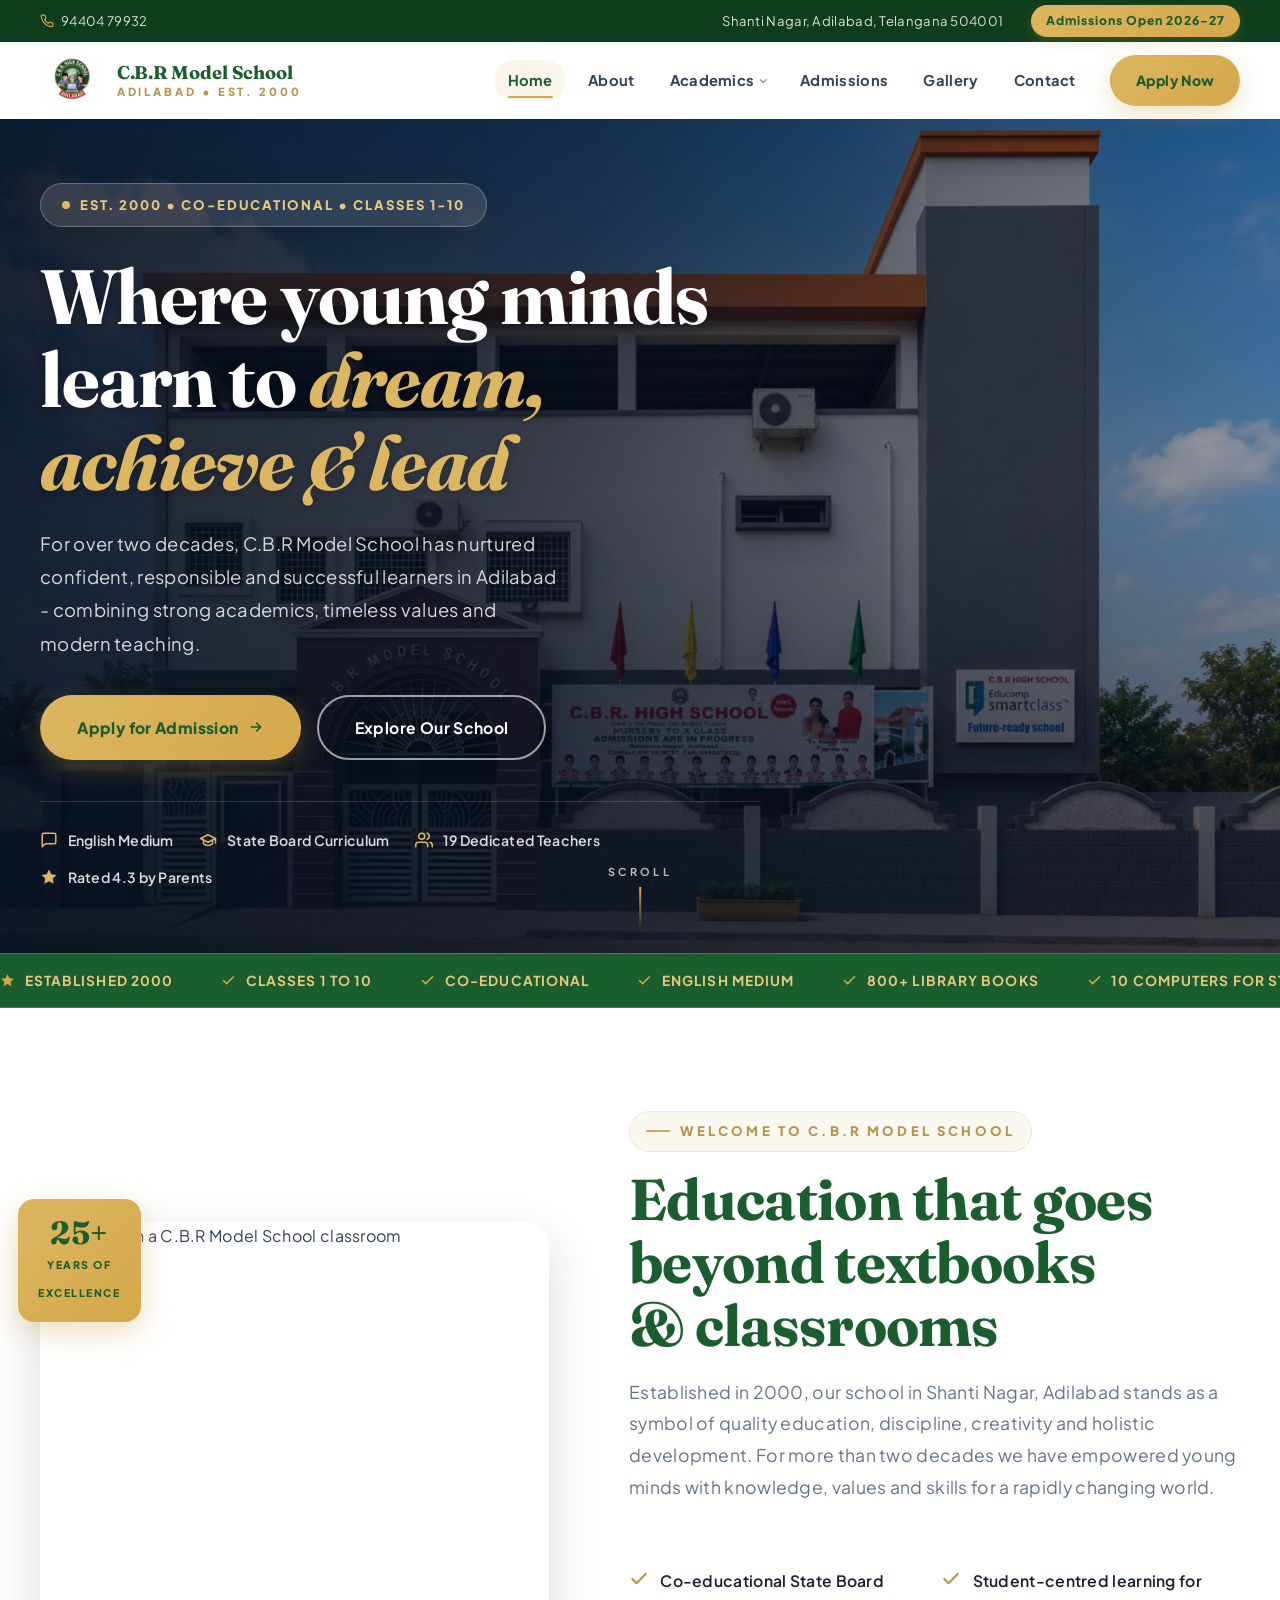
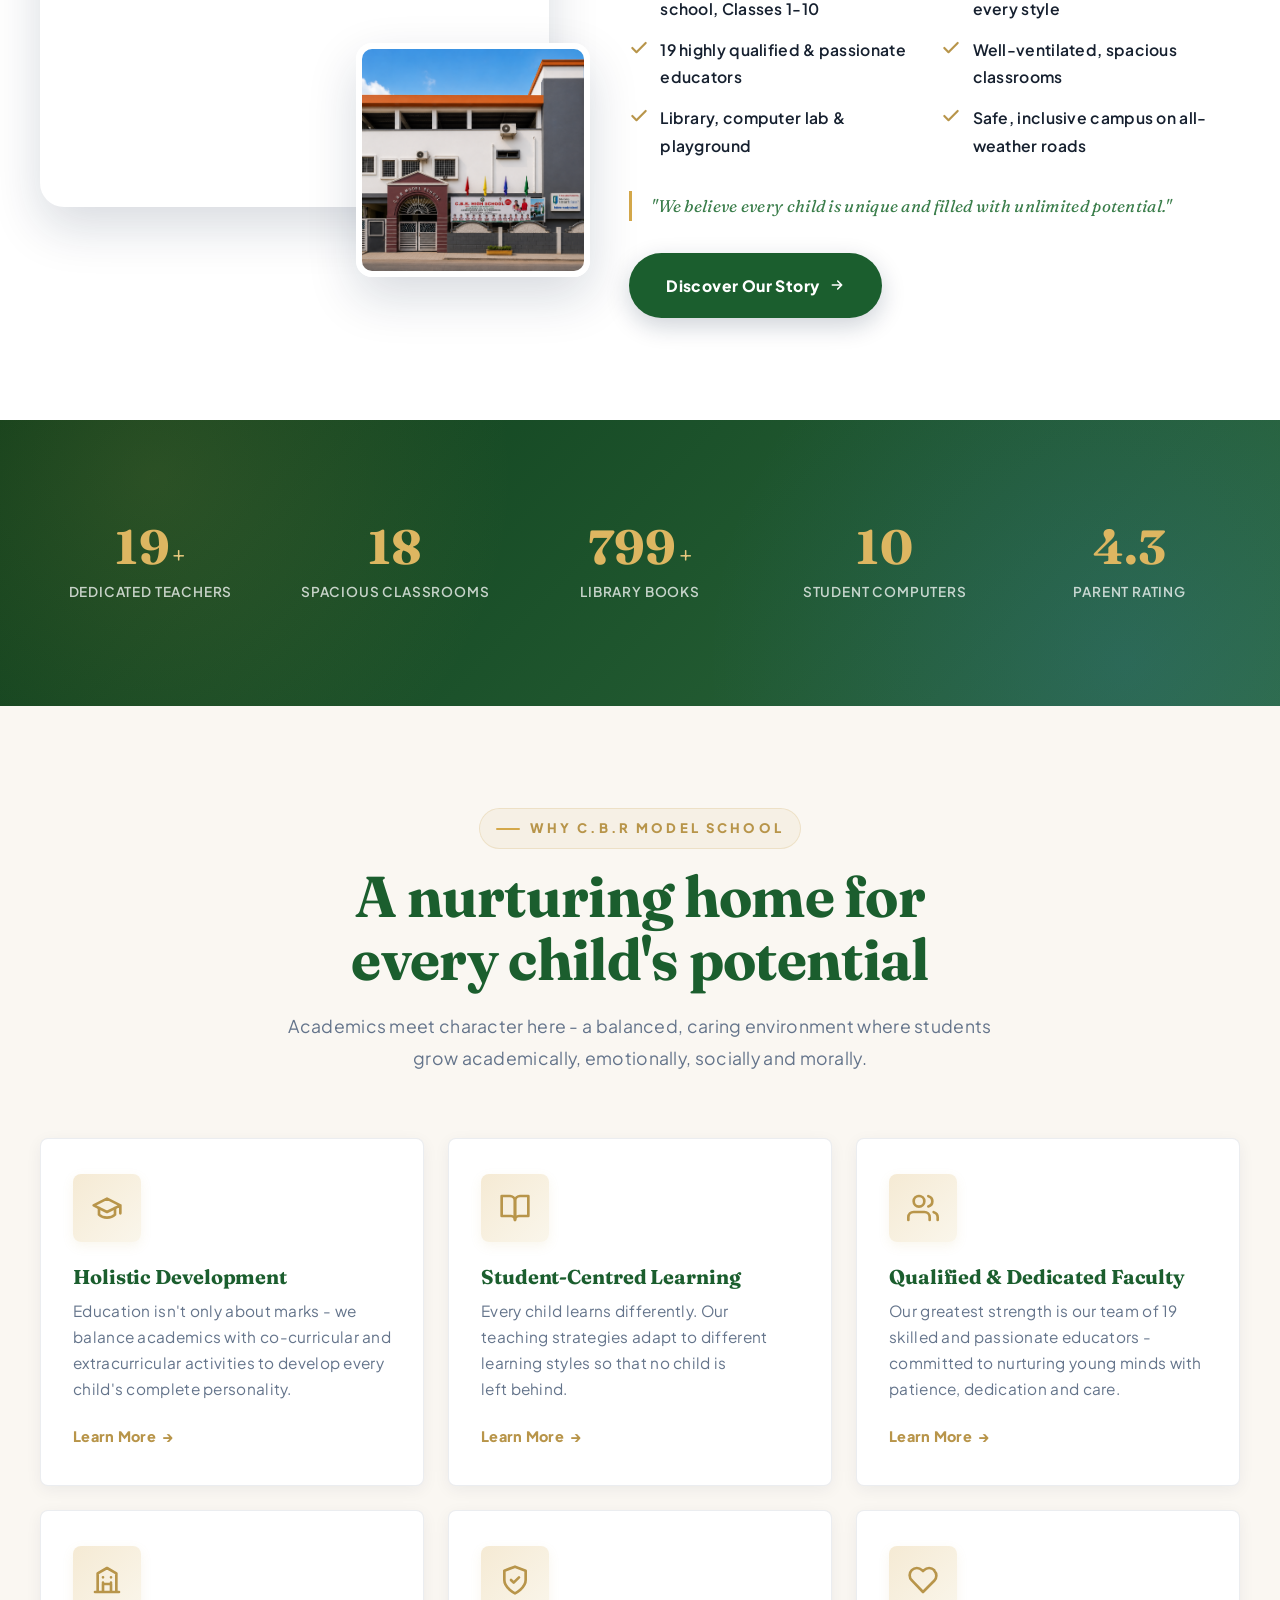
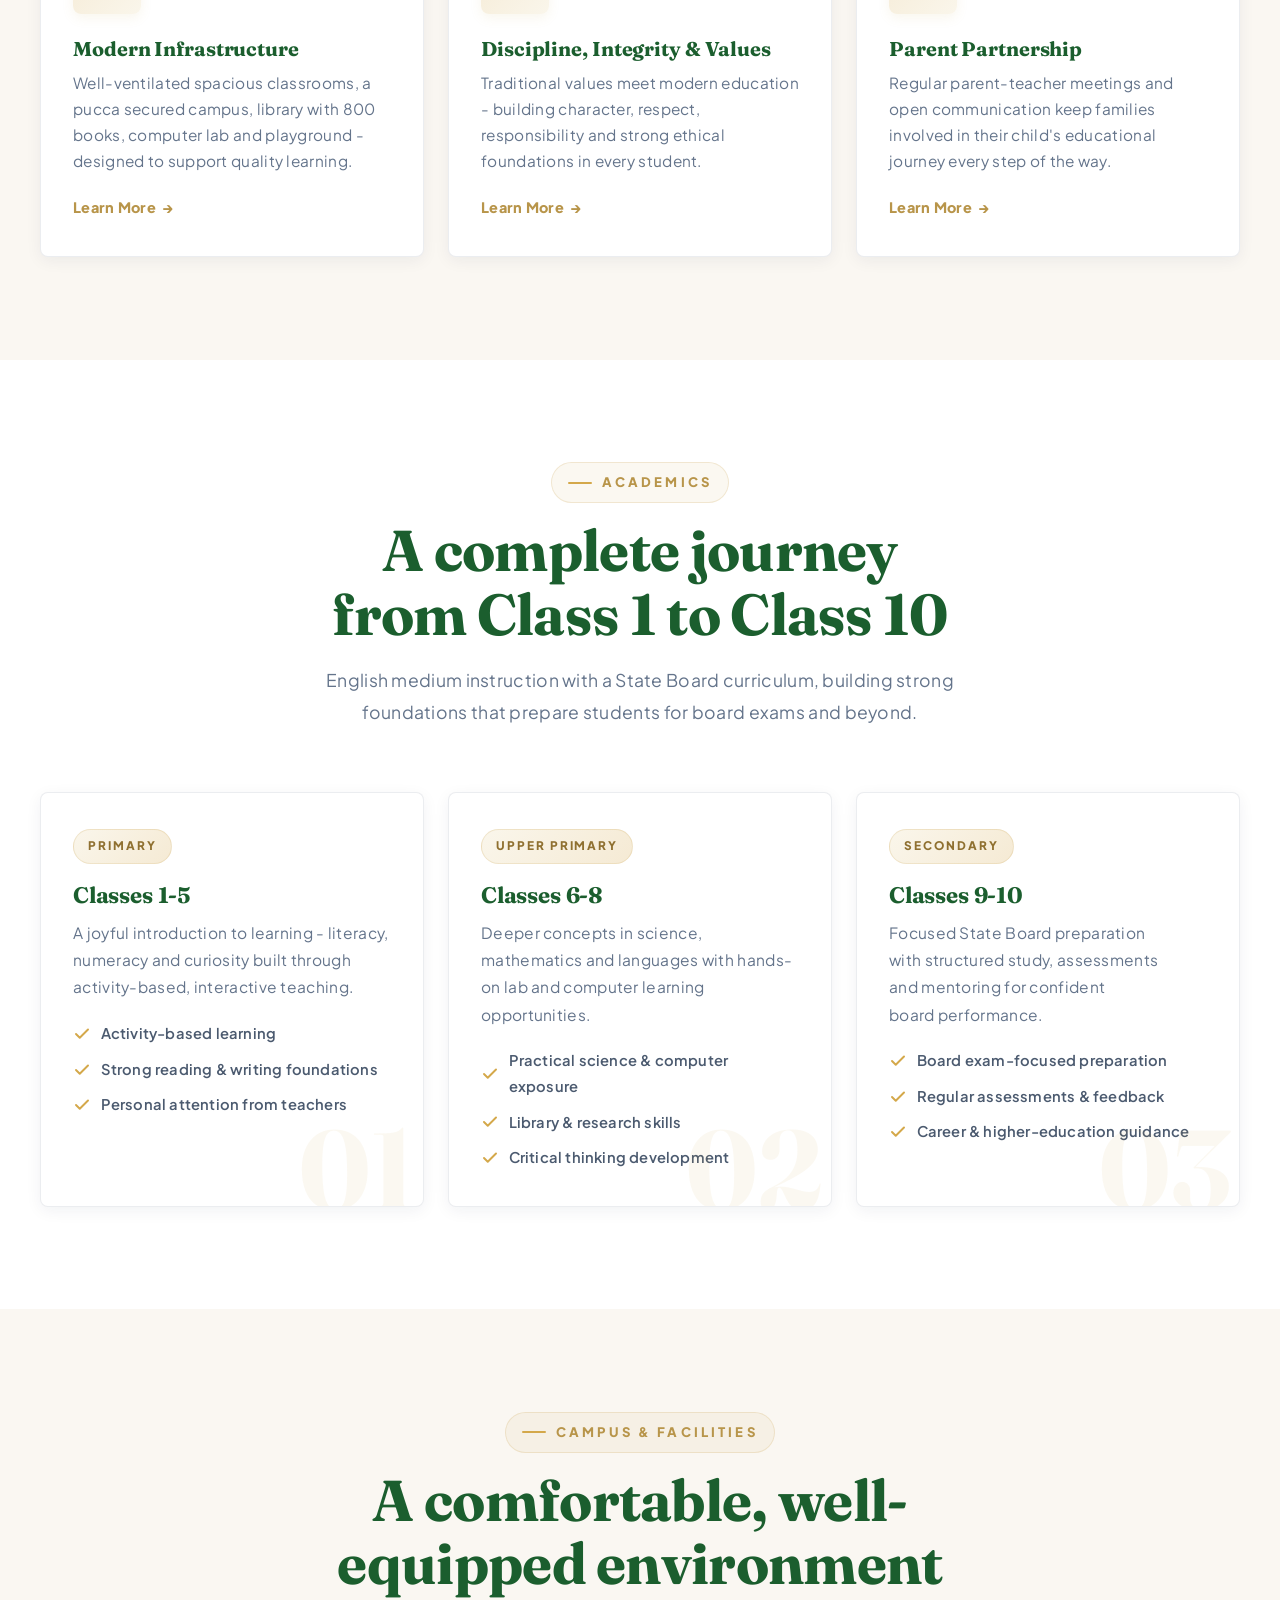
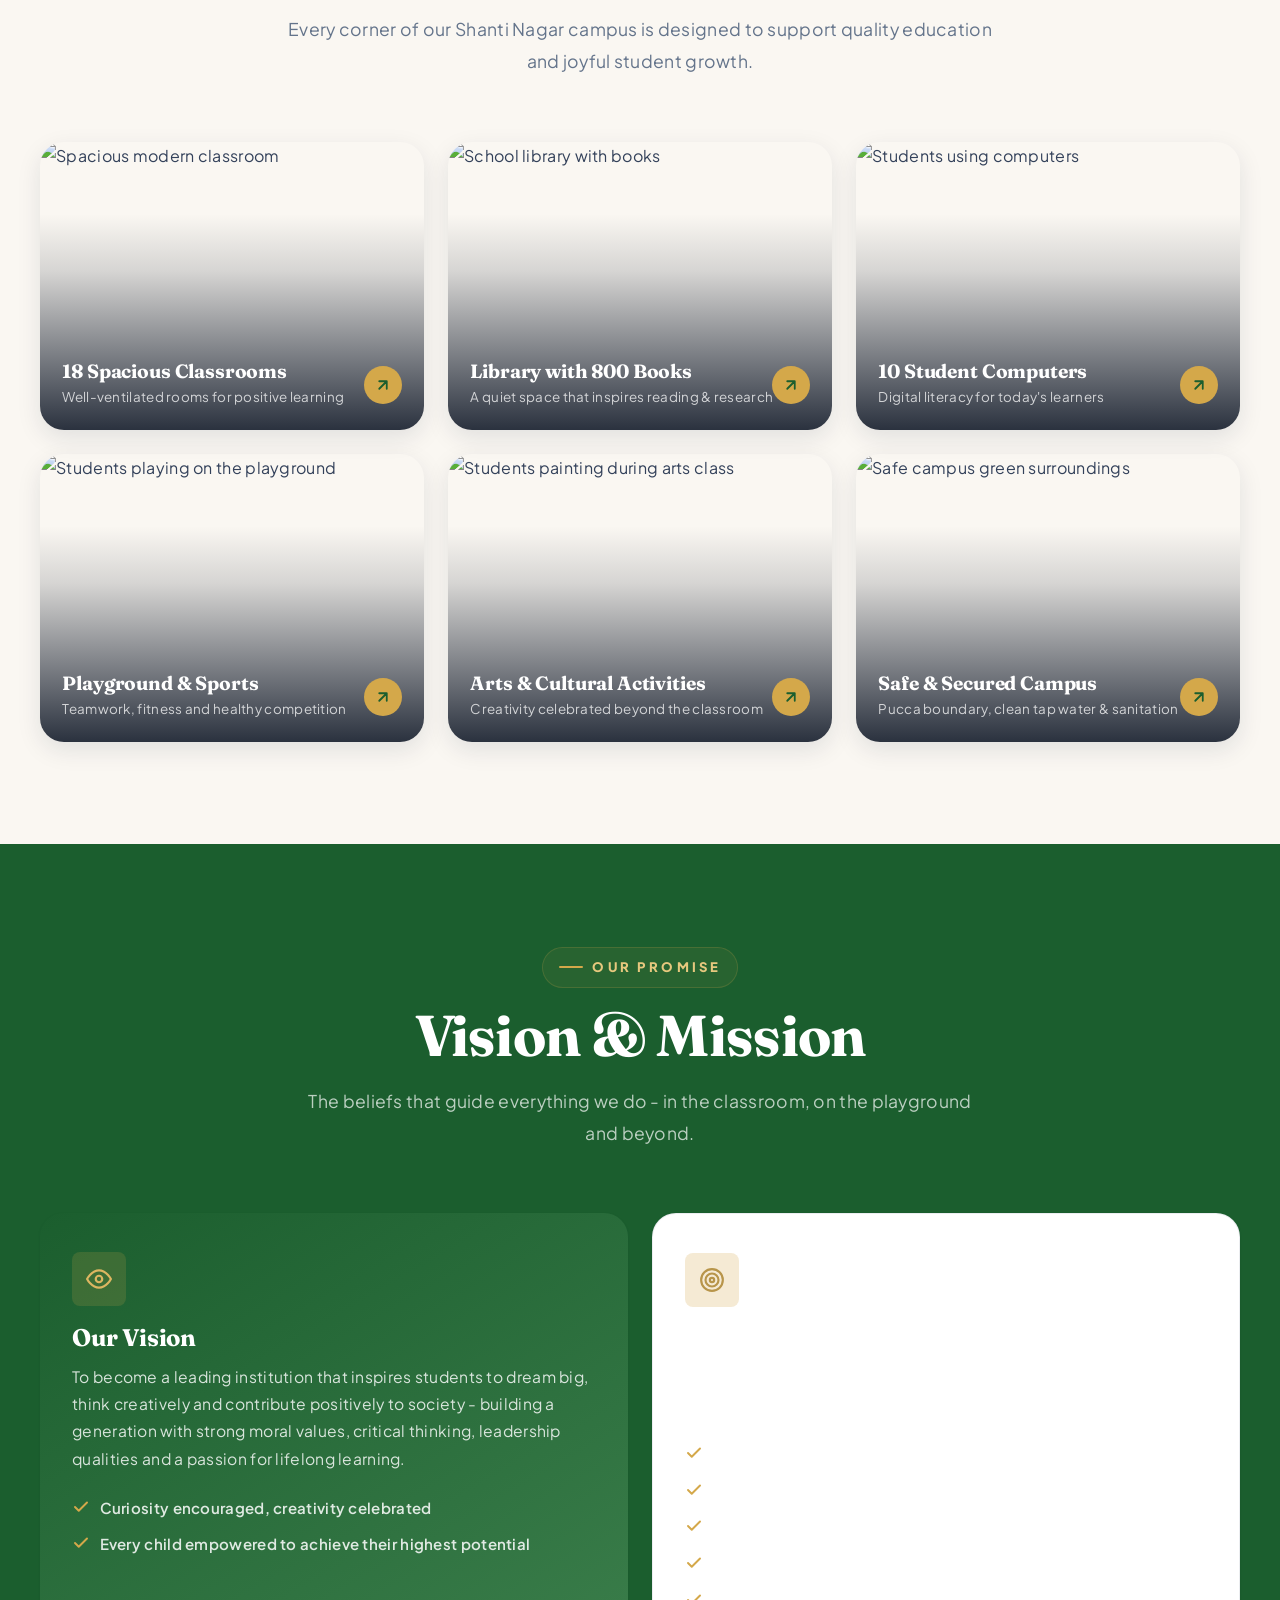
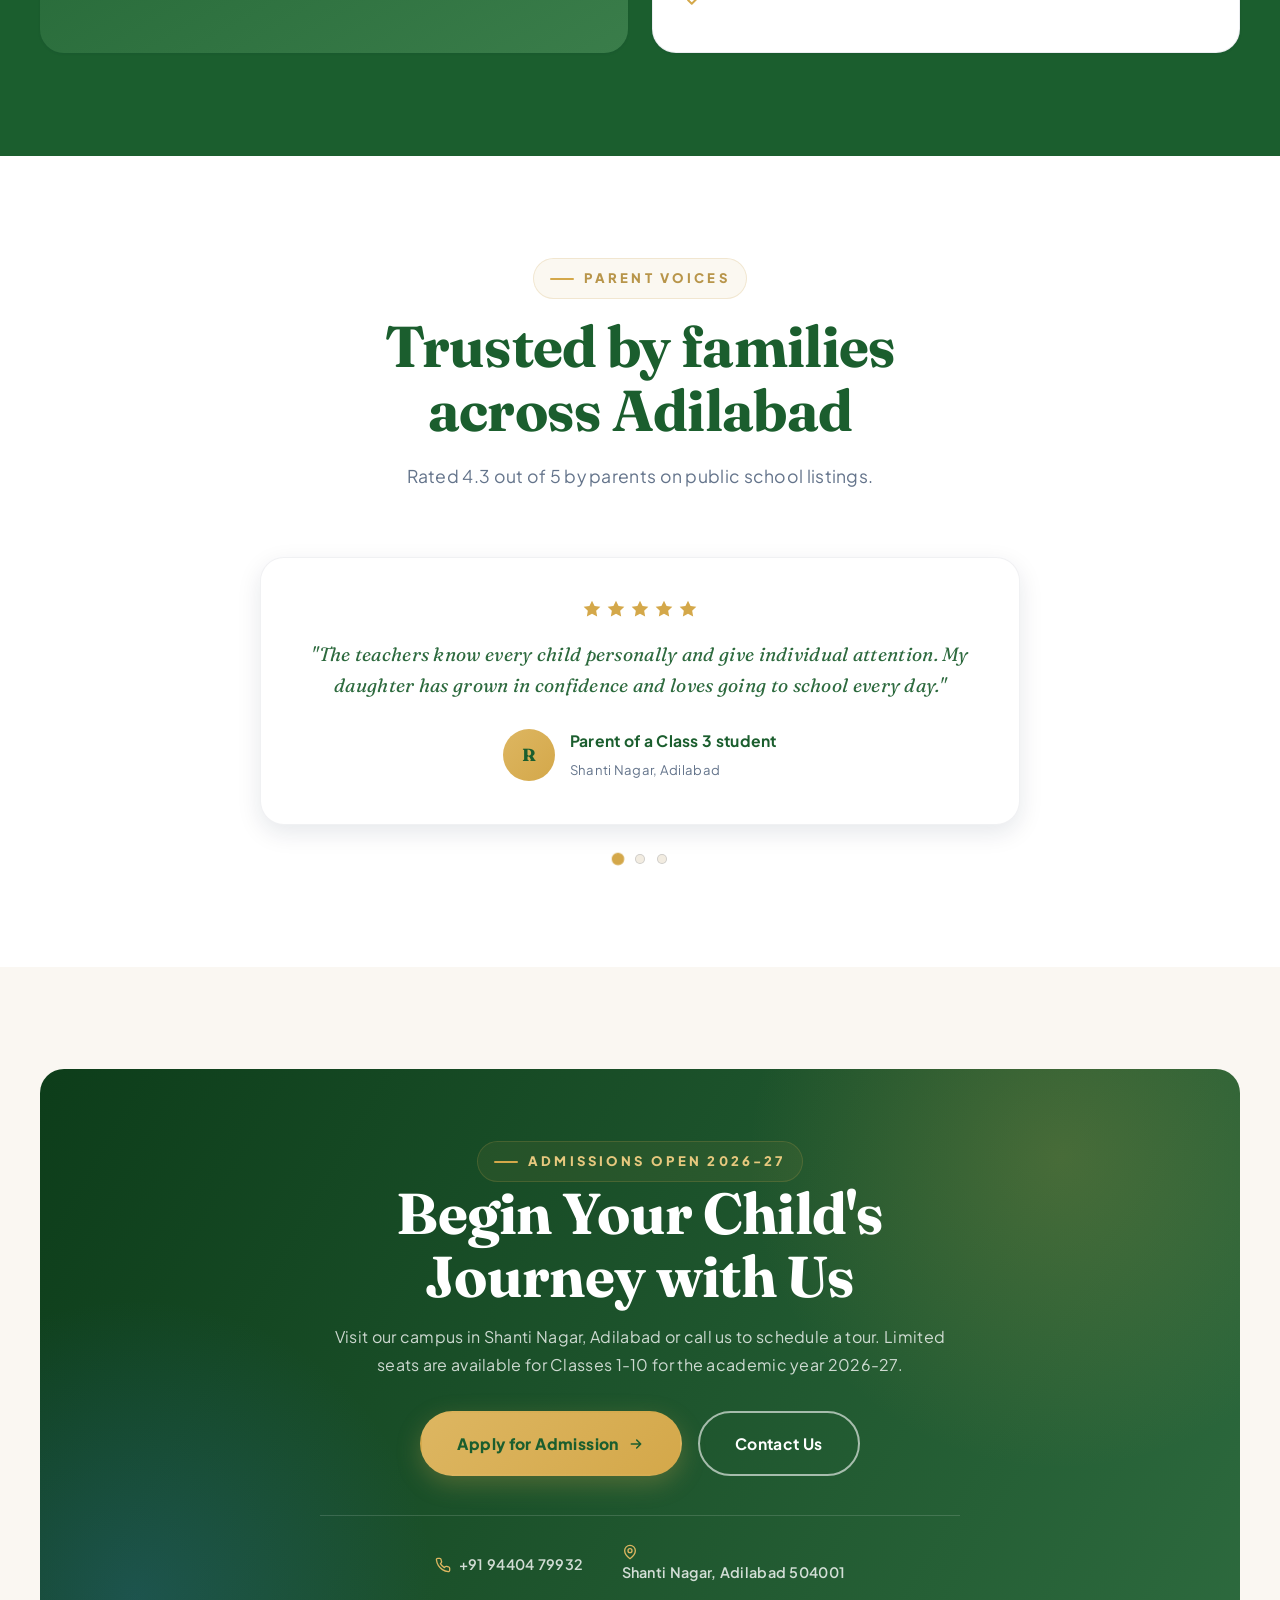
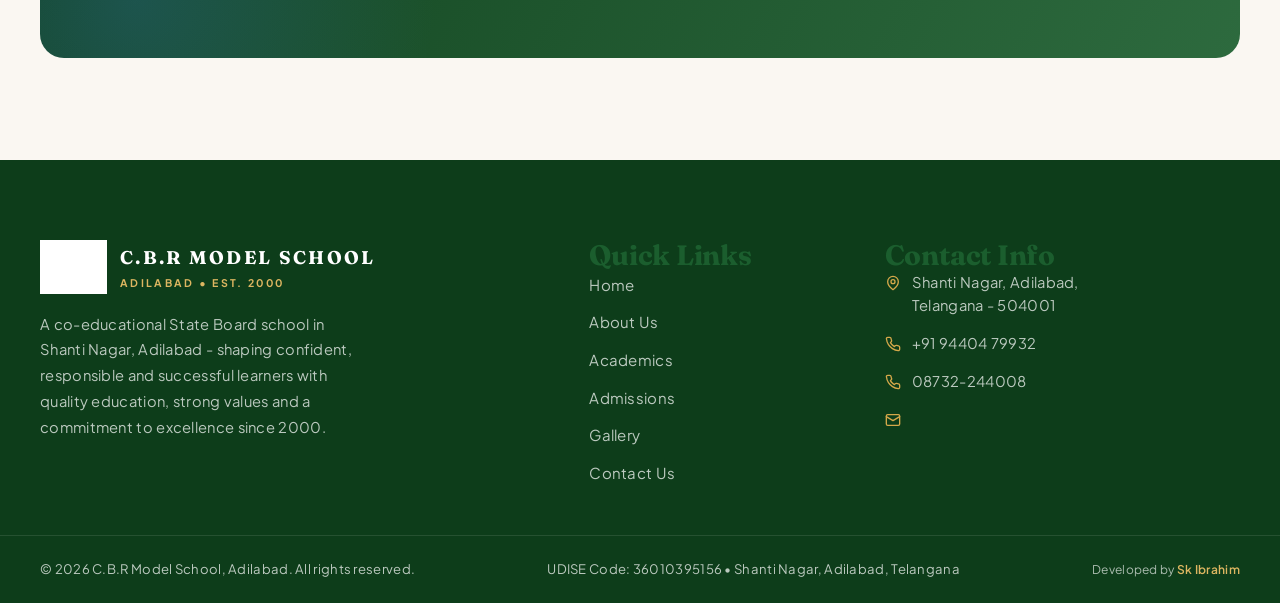
==== commit 1cb4421c: "added glasmorphism" ====
--- a/index.html
+++ b/index.html
@@ -34,6 +34,14 @@
   <link rel="stylesheet" href="css/style.css">
 </head>
 <body>
+
+  <div class="site-alert site-alert--emergency" role="alert" hidden>
+    <div class="container site-alert__inner">
+      <span class="site-alert__icon" aria-hidden="true"><svg viewBox="0 0 24 24" fill="none" stroke="currentColor" stroke-width="2.2" stroke-linecap="round" stroke-linejoin="round"><path d="M12 9v4"/><path d="M12 17h.01"/><path d="M10.3 3.9 1.8 18.1A2 2 0 0 0 3.5 21h17a2 2 0 0 0 1.7-2.9L13.7 3.9a2 2 0 0 0-3.4 0Z"/></svg></span>
+      <strong>Emergency Alert</strong>
+      <span>Weather closure notices will appear here when active.</span>
+    </div>
+  </div>
 
   <!-- Skip link -->
   <a href="#main-content" class="skip-link">Skip to main content</a>
@@ -79,7 +87,27 @@
         <div class="nav-menu__inner">
           <a href="index.html" class="nav-link is-active">Home</a>
           <a href="about.html" class="nav-link">About</a>
-          <a href="academics.html" class="nav-link">Academics</a>
+          <div class="nav-item nav-item--mega">
+            <a href="academics.html" class="nav-link">Academics</a>
+            <div class="mega-menu" aria-label="Academics quick links">
+              <a href="academics.html" class="mega-menu__item">
+                <span class="line-icon" aria-hidden="true"><svg viewBox="0 0 24 24" fill="none" stroke="currentColor" stroke-width="1.8" stroke-linecap="round" stroke-linejoin="round"><path d="M4 19.5V5.8A2.8 2.8 0 0 1 6.8 3H20v16H6.5A2.5 2.5 0 0 0 4 21.5"/><path d="M8 7h8M8 11h7"/></svg></span>
+                <span><strong>Academics</strong><small>Classes 1-10 curriculum</small></span>
+              </a>
+              <a href="academics.html#facilities-heading" class="mega-menu__item">
+                <span class="line-icon" aria-hidden="true"><svg viewBox="0 0 24 24" fill="none" stroke="currentColor" stroke-width="1.8" stroke-linecap="round" stroke-linejoin="round"><path d="M6 20V9l6-5 6 5v11"/><path d="M9 20v-6h6v6"/><path d="M4 20h16"/></svg></span>
+                <span><strong>Facilities</strong><small>Library, labs and campus</small></span>
+              </a>
+              <a href="gallery.html" class="mega-menu__item">
+                <span class="line-icon" aria-hidden="true"><svg viewBox="0 0 24 24" fill="none" stroke="currentColor" stroke-width="1.8" stroke-linecap="round" stroke-linejoin="round"><path d="M6 17.5 4 21l3.5-1 8.7-8.7a2.1 2.1 0 0 0-3-3L4.5 17Z"/><path d="m14 7 3 3"/><path d="M17 4h3v3"/></svg></span>
+                <span><strong>Arts</strong><small>Creative and cultural life</small></span>
+              </a>
+              <a href="gallery.html" class="mega-menu__item">
+                <span class="line-icon" aria-hidden="true"><svg viewBox="0 0 24 24" fill="none" stroke="currentColor" stroke-width="1.8" stroke-linecap="round" stroke-linejoin="round"><circle cx="12" cy="12" r="9"/><path d="M12 3a9 9 0 0 1 8.6 6.4"/><path d="M3.4 14.6A9 9 0 0 1 12 3"/><path d="m8 21 4-9 8.6-2.6"/></svg></span>
+                <span><strong>Sports</strong><small>Fitness and teamwork</small></span>
+              </a>
+            </div>
+          </div>
           <a href="admissions.html" class="nav-link">Admissions</a>
           <a href="gallery.html" class="nav-link">Gallery</a>
           <a href="contact.html" class="nav-link">Contact</a>
@@ -162,7 +190,7 @@
       <div class="container split">
         <div class="split__media reveal">
           <img class="split__media-main" src="https://images.unsplash.com/photo-1509062522246-3755977927d7?auto=format&fit=crop&w=900&q=80" alt="Students in a C.B.R Model School classroom" loading="lazy">
-          <img class="split__media-secondary" src="https://images.unsplash.com/photo-1523050854058-8df90110c9f1?auto=format&fit=crop&w=500&q=80" alt="Happy graduating students" loading="lazy">
+          <img class="split__media-secondary" src="images/hero-building.png" alt="C.B.R Model School campus building" loading="lazy">
           <div class="exp-badge" aria-hidden="true">
             <strong>25+</strong>
             <span>Years of<br>Excellence</span>
--- a/css/style.css
+++ b/css/style.css
@@ -296,6 +296,47 @@
 }
 
 /* --------------------------------------------------------------------------
+   Emergency alert
+   -------------------------------------------------------------------------- */
+.site-alert[hidden] {
+  display: none;
+}
+
+.site-alert {
+  background: #a81824;
+  color: var(--white);
+  font-weight: 800;
+  letter-spacing: 0.01em;
+  position: relative;
+  z-index: 1100;
+  box-shadow: 0 8px 24px rgba(168, 24, 36, 0.28);
+}
+
+.site-alert--amber {
+  background: #d98a00;
+  color: var(--ink-900);
+}
+
+.site-alert__inner {
+  min-height: 46px;
+  display: flex;
+  align-items: center;
+  justify-content: center;
+  gap: 0.75rem;
+  text-align: center;
+}
+
+.site-alert__icon {
+  width: 22px;
+  height: 22px;
+  flex: 0 0 22px;
+}
+
+.site-alert__icon svg {
+  width: 100%;
+  height: 100%;
+}
+/* --------------------------------------------------------------------------
    Top utility bar
    -------------------------------------------------------------------------- */
 .topbar {
@@ -364,16 +405,20 @@
   position: sticky;
   top: 0;
   z-index: 1000;
-  background: rgba(255, 255, 255, 0.92);
-  backdrop-filter: blur(14px);
-  -webkit-backdrop-filter: blur(14px);
-  border-bottom: 1px solid rgba(10, 29, 61, 0.08);
-  transition: box-shadow var(--t-base), background-color var(--t-base);
+  background:
+    linear-gradient(180deg, rgba(255, 255, 255, 0.76), rgba(255, 255, 255, 0.54));
+  backdrop-filter: blur(22px) saturate(1.7);
+  -webkit-backdrop-filter: blur(22px) saturate(1.7);
+  border-bottom: 1px solid rgba(255, 255, 255, 0.48);
+  box-shadow: 0 1px 0 rgba(10, 29, 61, 0.04);
+  transition: box-shadow var(--t-base), background-color var(--t-base), border-color var(--t-base), backdrop-filter var(--t-base);
 }
 
 .site-header.scrolled {
-  box-shadow: var(--sh-md);
-  background: rgba(255, 255, 255, 0.98);
+  background:
+    linear-gradient(180deg, rgba(255, 255, 255, 0.86), rgba(255, 255, 255, 0.68));
+  border-bottom-color: rgba(10, 29, 61, 0.08);
+  box-shadow: 0 16px 40px rgba(10, 29, 61, 0.12);
 }
 
 .navbar {
@@ -430,7 +475,22 @@
   width: 44px;
   height: 44px;
   padding: 10px;
-  border-radius: var(--r-xs);
+  border: 1px solid rgba(255, 255, 255, 0.42);
+  border-radius: 14px;
+  background: rgba(255, 255, 255, 0.52);
+  box-shadow: 0 10px 28px rgba(10, 29, 61, 0.12);
+  backdrop-filter: blur(18px) saturate(1.65);
+  -webkit-backdrop-filter: blur(18px) saturate(1.65);
+  transition: transform 0.24s var(--ease), background-color 0.24s var(--ease), box-shadow 0.24s var(--ease);
+}
+
+.nav-toggle:active {
+  transform: scale(0.94);
+}
+
+.nav-toggle.is-active {
+  background: rgba(255, 255, 255, 0.72);
+  box-shadow: 0 14px 34px rgba(10, 29, 61, 0.18);
 }
 
 .nav-toggle__line {
@@ -439,7 +499,7 @@
   height: 2.5px;
   background-color: var(--green-900);
   border-radius: 2px;
-  transition: transform var(--t-fast), opacity var(--t-fast);
+  transition: transform 0.34s cubic-bezier(0.2, 0.8, 0.2, 1), opacity 0.22s ease;
 }
 
 .nav-toggle.is-active .nav-toggle__line:nth-child(1) {
@@ -463,22 +523,36 @@
   top: var(--nav-menu-top, var(--header-h));
   bottom: 0;
   height: calc(100svh - var(--nav-menu-top, var(--header-h)));
-  background: var(--green-900);
+  background:
+    linear-gradient(180deg, rgba(255, 255, 255, 0.16), rgba(242, 248, 244, 0.1)),
+    linear-gradient(160deg, rgba(27, 94, 46, 0.9), rgba(13, 61, 26, 0.88));
+  border-top: 1px solid rgba(255, 255, 255, 0.34);
+  box-shadow: 0 -18px 48px rgba(10, 29, 61, 0.22);
+  backdrop-filter: blur(28px) saturate(1.75);
+  -webkit-backdrop-filter: blur(28px) saturate(1.75);
   padding-top: 2rem;
-  transform: translateX(100%);
-  transition: transform var(--t-slow);
+  opacity: 0;
+  transform: translate3d(0, -12px, 0) scale(0.965);
+  transform-origin: top center;
+  transition:
+    transform 0.46s cubic-bezier(0.2, 0.9, 0.2, 1),
+    opacity 0.28s ease,
+    visibility 0s linear 0.46s;
   gap: var(--sp-xs);
   z-index: 1002;
   overflow-y: auto;
   overflow-x: hidden;
   visibility: hidden;
   pointer-events: none;
+  will-change: transform, opacity;
 }
 
 .nav-menu.is-open {
-  transform: translateX(0);
+  opacity: 1;
+  transform: translate3d(0, 0, 0) scale(1);
   visibility: visible;
   pointer-events: auto;
+  transition-delay: 0s;
 }
 
 .nav-menu__inner {
@@ -512,6 +586,78 @@
   width: 100%;
 }
 
+.nav-item {
+  position: relative;
+}
+
+.nav-item--mega {
+  display: flex;
+  flex-direction: column;
+}
+
+.mega-menu {
+  display: grid;
+  gap: 0.65rem;
+  margin-top: 0.35rem;
+  padding: 0.75rem;
+  border: 1px solid rgba(255, 255, 255, 0.14);
+  border-radius: 16px;
+  background: rgba(255, 255, 255, 0.08);
+  box-shadow: inset 0 1px 0 rgba(255, 255, 255, 0.08);
+}
+
+.mega-menu__item {
+  display: grid;
+  grid-template-columns: 40px 1fr;
+  align-items: center;
+  gap: 0.75rem;
+  min-height: 64px;
+  padding: 0.72rem;
+  border-radius: 12px;
+  color: var(--white);
+  transition: transform 0.24s var(--ease), background-color 0.24s var(--ease), box-shadow 0.24s var(--ease), color 0.24s var(--ease);
+}
+
+.mega-menu__item:hover,
+.mega-menu__item:focus-visible {
+  transform: translateY(-2px);
+  background: rgba(255, 255, 255, 0.16);
+  box-shadow: 0 12px 26px rgba(10, 29, 61, 0.16);
+}
+
+.mega-menu__item strong,
+.mega-menu__item small {
+  display: block;
+}
+
+.mega-menu__item strong {
+  font-family: var(--font-display);
+  font-size: 1.02rem;
+  line-height: 1.1;
+}
+
+.mega-menu__item small {
+  margin-top: 0.22rem;
+  color: rgba(255, 255, 255, 0.72);
+  font-size: 0.78rem;
+  line-height: 1.35;
+}
+
+.line-icon {
+  width: 40px;
+  height: 40px;
+  display: grid;
+  place-items: center;
+  border: 1px solid rgba(255, 255, 255, 0.18);
+  border-radius: 12px;
+  background: rgba(255, 255, 255, 0.1);
+  color: var(--gold-300);
+}
+
+.line-icon svg {
+  width: 23px;
+  height: 23px;
+}
 /* --------------------------------------------------------------------------
    Hero
    -------------------------------------------------------------------------- */
@@ -995,6 +1141,7 @@
   text-underline-offset: 4px;
 }
 
+
 /* --------------------------------------------------------------------------
    Program cards (academics)
    -------------------------------------------------------------------------- */
@@ -2126,6 +2273,39 @@
 }
 
 /* --------------------------------------------------------------------------
+   Crisp flat cards and micro-interactions
+   -------------------------------------------------------------------------- */
+.btn:hover,
+.btn:focus-visible {
+  box-shadow: 0 16px 42px rgba(10, 29, 61, 0.18), 0 0 0 4px rgba(212, 168, 74, 0.12);
+}
+
+.feature-card,
+.program-card,
+.value-card,
+.step-card,
+.contact-card,
+.contact-form,
+.acc-item {
+  border-radius: 8px;
+  background: var(--white);
+  color: var(--ink-900);
+}
+
+.feature-card:hover,
+.program-card:hover,
+.value-card:hover,
+.step-card:hover,
+.contact-card:hover {
+  box-shadow: 0 18px 42px rgba(10, 29, 61, 0.11), 0 0 0 1px rgba(212, 168, 74, 0.18);
+}
+
+.feature-card__icon,
+.vm-card__icon,
+.contact-card__icon {
+  border-radius: 8px;
+}
+/* --------------------------------------------------------------------------
    Scroll reveal
    -------------------------------------------------------------------------- */
 .reveal {
@@ -2224,15 +2404,9 @@
     width: 42px;
     height: 42px;
     flex: 0 0 42px;
-    border: 1px solid rgba(27, 94, 46, 0.12);
-    background: rgba(250, 247, 242, 0.86);
-    box-shadow: 0 6px 18px rgba(10, 29, 61, 0.08);
   }
 
   .nav-menu {
-    background:
-      linear-gradient(180deg, rgba(13, 61, 26, 0.98), rgba(27, 94, 46, 0.98)),
-      var(--green-900);
     padding-top: 1.2rem;
   }
 
@@ -2242,8 +2416,10 @@
   }
 
   .nav-link {
-    border-bottom-color: rgba(255, 255, 255, 0.1);
+    border: 1px solid rgba(255, 255, 255, 0.14);
     border-radius: var(--r-sm);
+    background: rgba(255, 255, 255, 0.08);
+    box-shadow: inset 0 1px 0 rgba(255, 255, 255, 0.08);
     font-size: 1.28rem;
     padding: 0.78rem 0.95rem;
   }
@@ -2251,7 +2427,7 @@
   .nav-link:hover,
   .nav-link.is-active {
     padding-left: 1.15rem;
-    background: rgba(255, 255, 255, 0.08);
+    background: rgba(255, 255, 255, 0.16);
   }
 
   .ticker {
@@ -2880,7 +3056,12 @@
     position: static;
     flex-direction: row;
     transform: none;
+    opacity: 1;
     background: transparent;
+    border-top: 0;
+    box-shadow: none;
+    backdrop-filter: none;
+    -webkit-backdrop-filter: none;
     padding: 0;
     height: auto;
     overflow: visible;
@@ -2888,6 +3069,7 @@
     align-items: center;
     visibility: visible;
     pointer-events: auto;
+    transition: none;
   }
 
   .nav-menu__inner {
@@ -2945,6 +3127,96 @@
     font-size: 0.88rem;
   }
 
+
+  .nav-item--mega {
+    position: relative;
+  }
+
+  .nav-item--mega > .nav-link {
+    display: inline-flex;
+    align-items: center;
+    gap: 0.35rem;
+  }
+
+  .nav-item--mega::after {
+    content: '';
+    position: absolute;
+    left: -1rem;
+    right: -1rem;
+    top: 100%;
+    height: 1rem;
+  }
+
+  .nav-item--mega > .nav-link::before {
+    content: '';
+    width: 5px;
+    height: 5px;
+    border-right: 1.5px solid currentColor;
+    border-bottom: 1.5px solid currentColor;
+    transform: rotate(45deg) translateY(-1px);
+    order: 2;
+    opacity: 0.72;
+    transition: transform var(--t-fast);
+  }
+
+  .nav-item--mega:hover > .nav-link::before,
+  .nav-item--mega:focus-within > .nav-link::before {
+    transform: rotate(225deg) translate(-1px, -1px);
+  }
+
+  .mega-menu {
+    position: absolute;
+    left: 50%;
+    top: calc(100% + 1rem);
+    width: min(640px, calc(100vw - 2rem));
+    grid-template-columns: repeat(2, minmax(0, 1fr));
+    gap: 0.8rem;
+    margin: 0;
+    padding: 1rem;
+    background: rgba(255, 255, 255, 0.78);
+    border: 1px solid rgba(255, 255, 255, 0.72);
+    box-shadow: 0 24px 70px rgba(10, 29, 61, 0.18);
+    backdrop-filter: blur(26px) saturate(1.7);
+    -webkit-backdrop-filter: blur(26px) saturate(1.7);
+    opacity: 0;
+    visibility: hidden;
+    pointer-events: none;
+    transform: translateX(-50%) translateY(8px) scale(0.98);
+    transform-origin: top center;
+    transition: opacity 0.22s ease, transform 0.3s var(--ease), visibility 0s linear 0.22s;
+  }
+
+  .nav-item--mega:hover .mega-menu,
+  .nav-item--mega:focus-within .mega-menu {
+    opacity: 1;
+    visibility: visible;
+    pointer-events: auto;
+    transform: translateX(-50%) translateY(0) scale(1);
+    transition-delay: 0s;
+  }
+
+  .mega-menu__item {
+    color: var(--ink-900);
+    background: rgba(255, 255, 255, 0.72);
+    border: 1px solid rgba(10, 29, 61, 0.06);
+  }
+
+  .mega-menu__item:hover,
+  .mega-menu__item:focus-visible {
+    background: var(--white);
+    color: var(--green-900);
+  }
+
+  .mega-menu__item small {
+    color: var(--ink-500);
+  }
+
+  .line-icon {
+    border-color: rgba(27, 94, 46, 0.14);
+    background: var(--green-50);
+    color: var(--green-900);
+  }
+
   .features-grid {
     grid-template-columns: repeat(3, 1fr);
   }
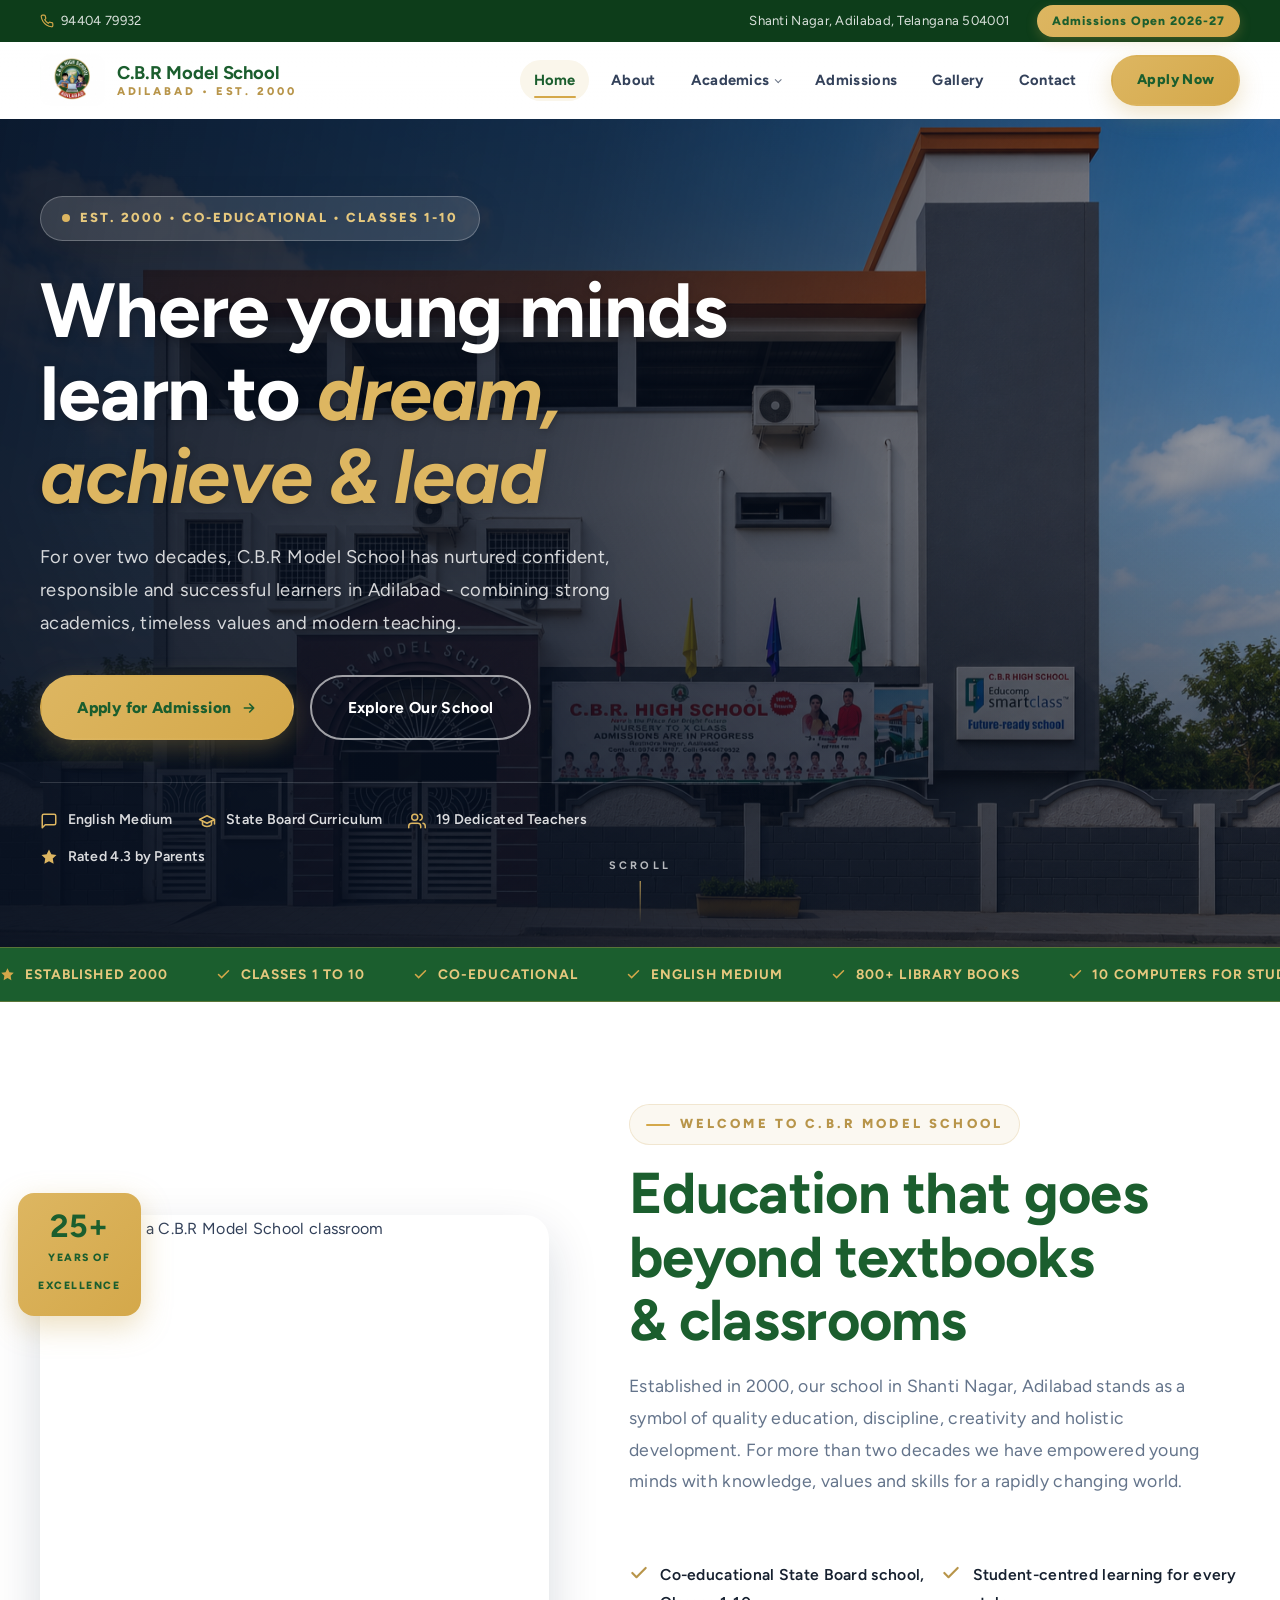
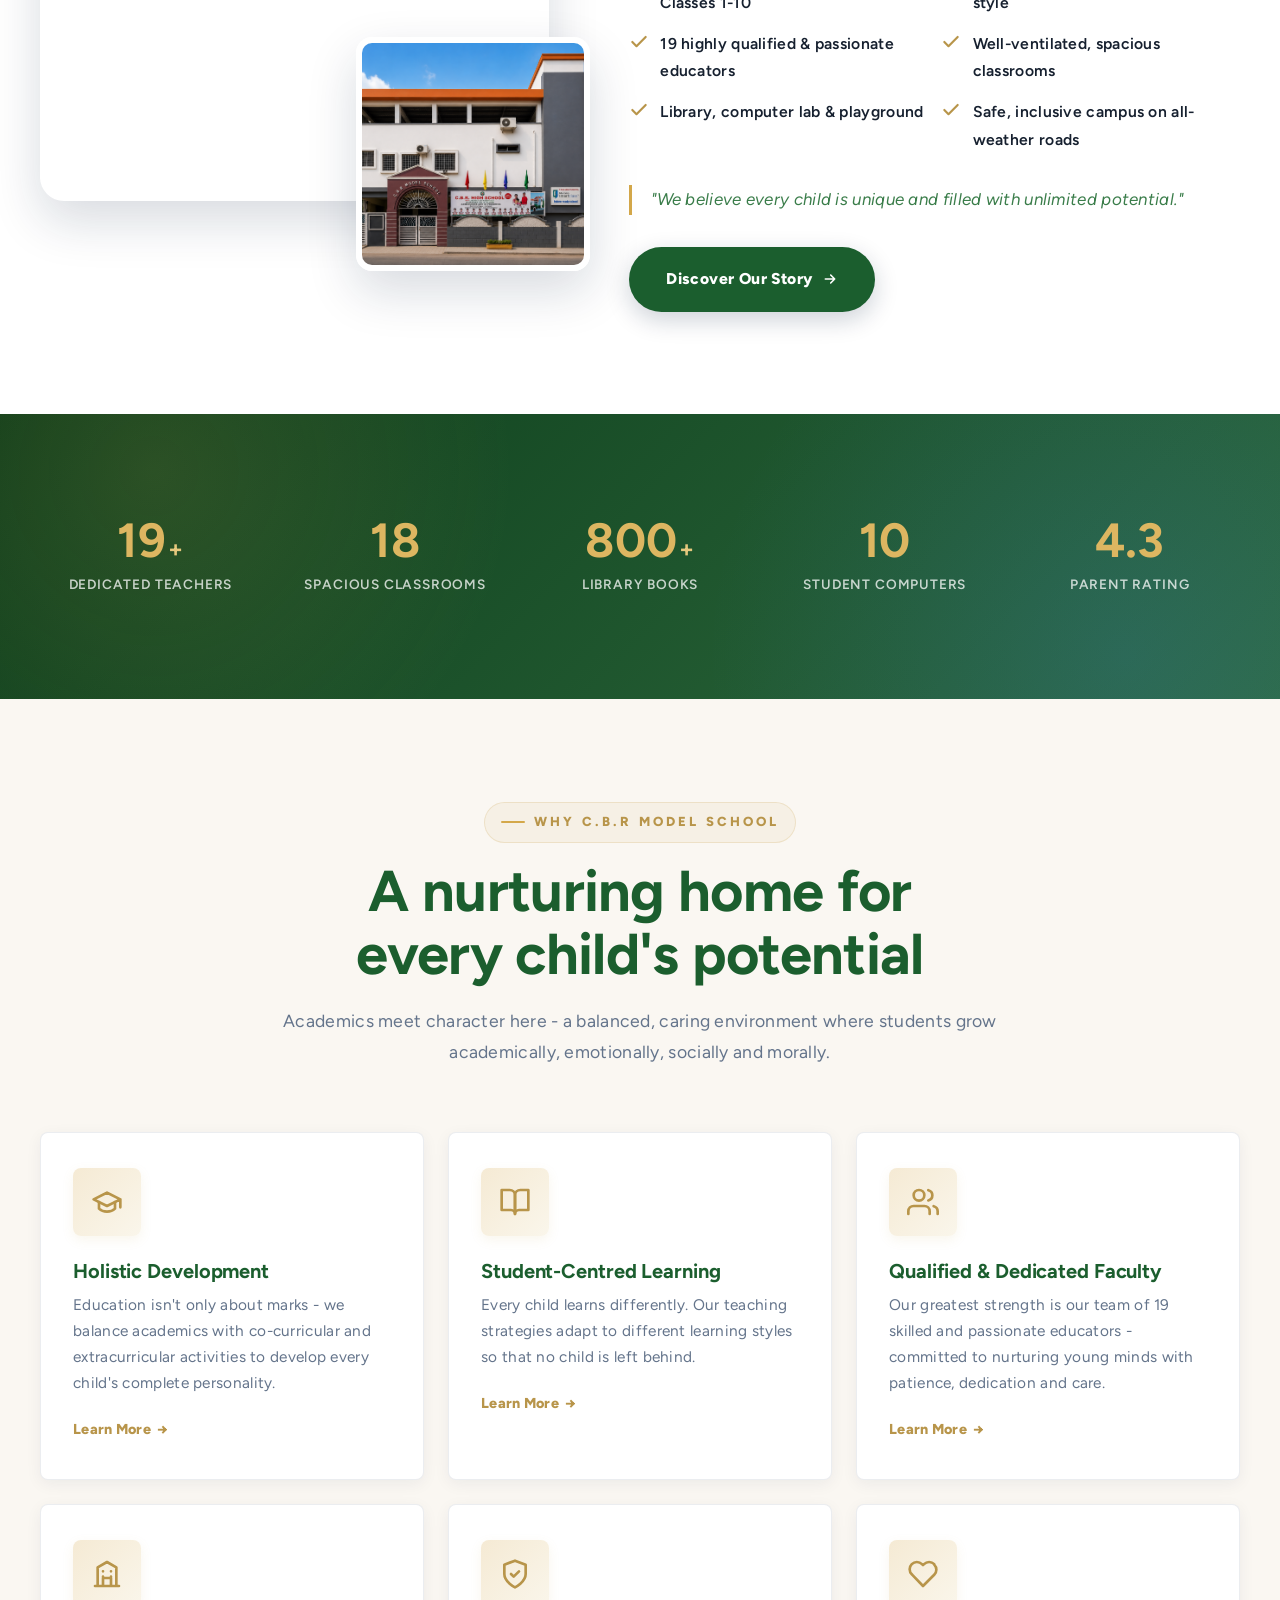
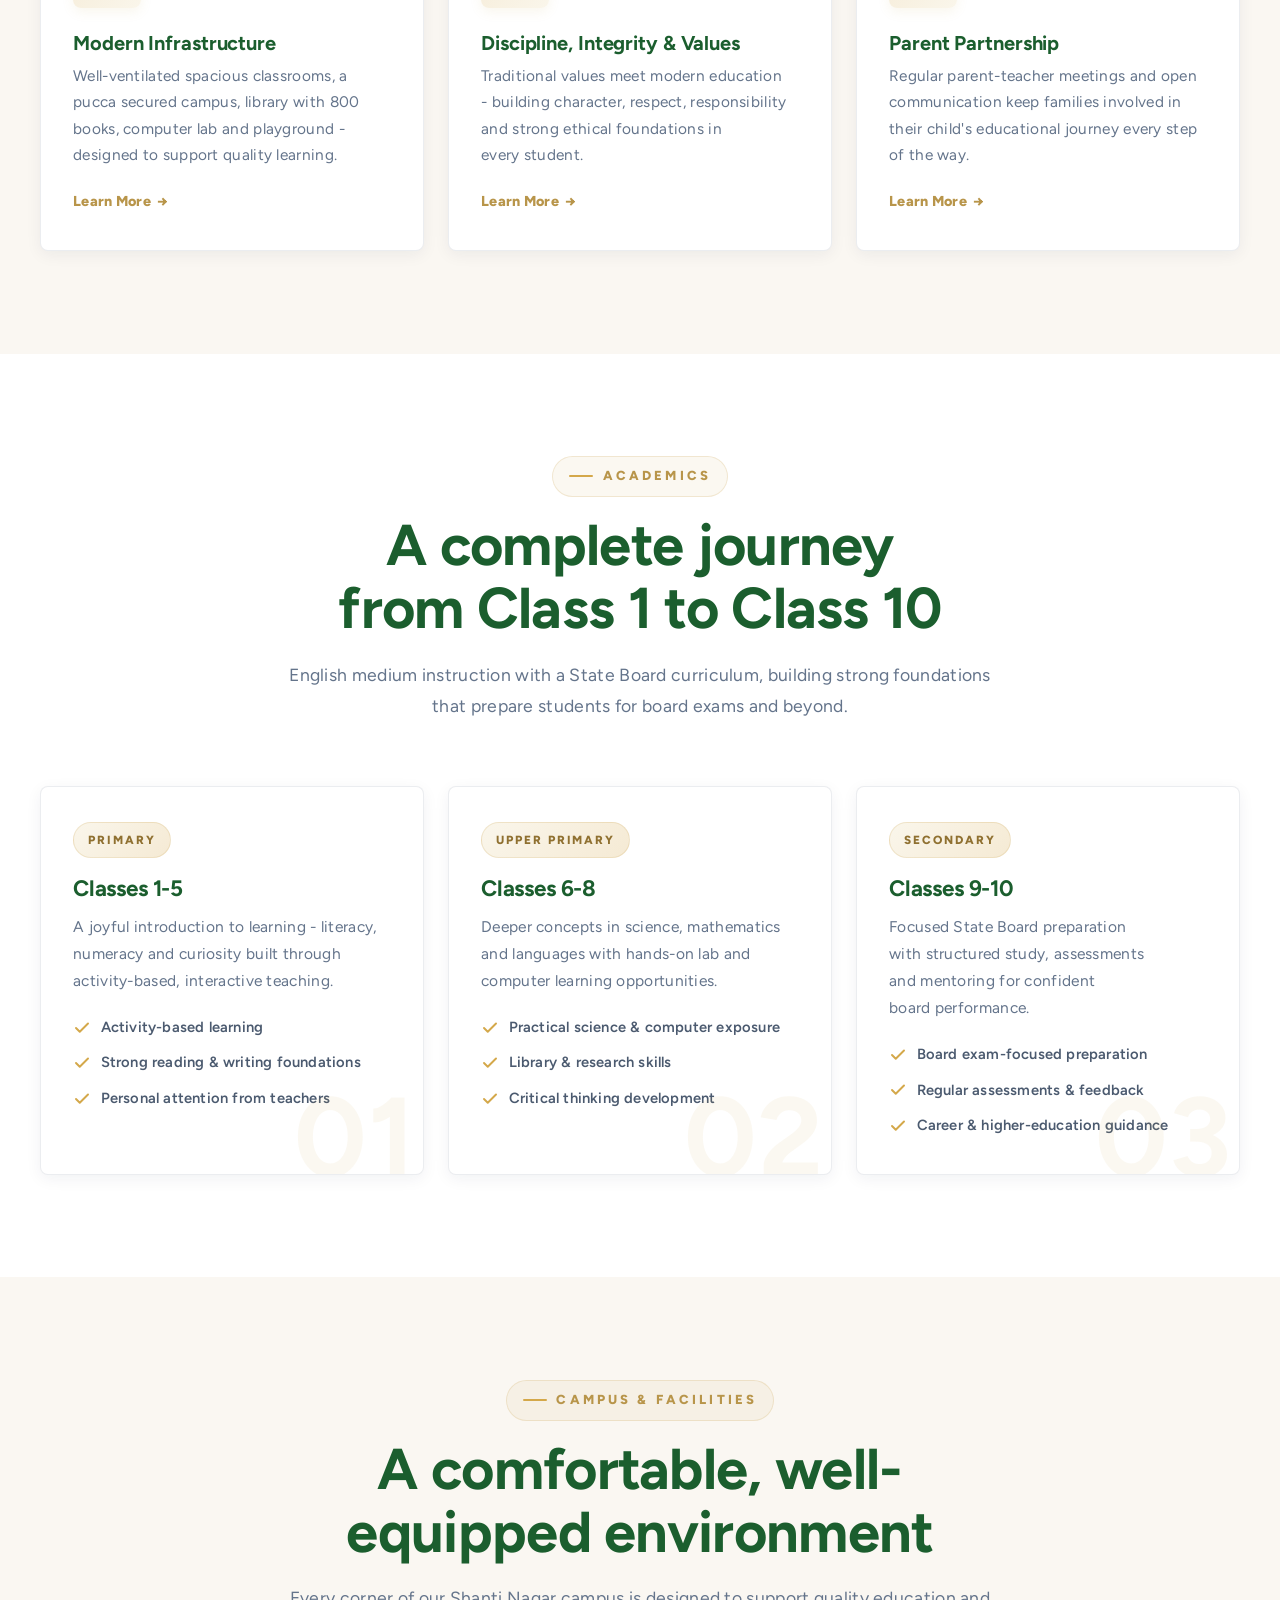
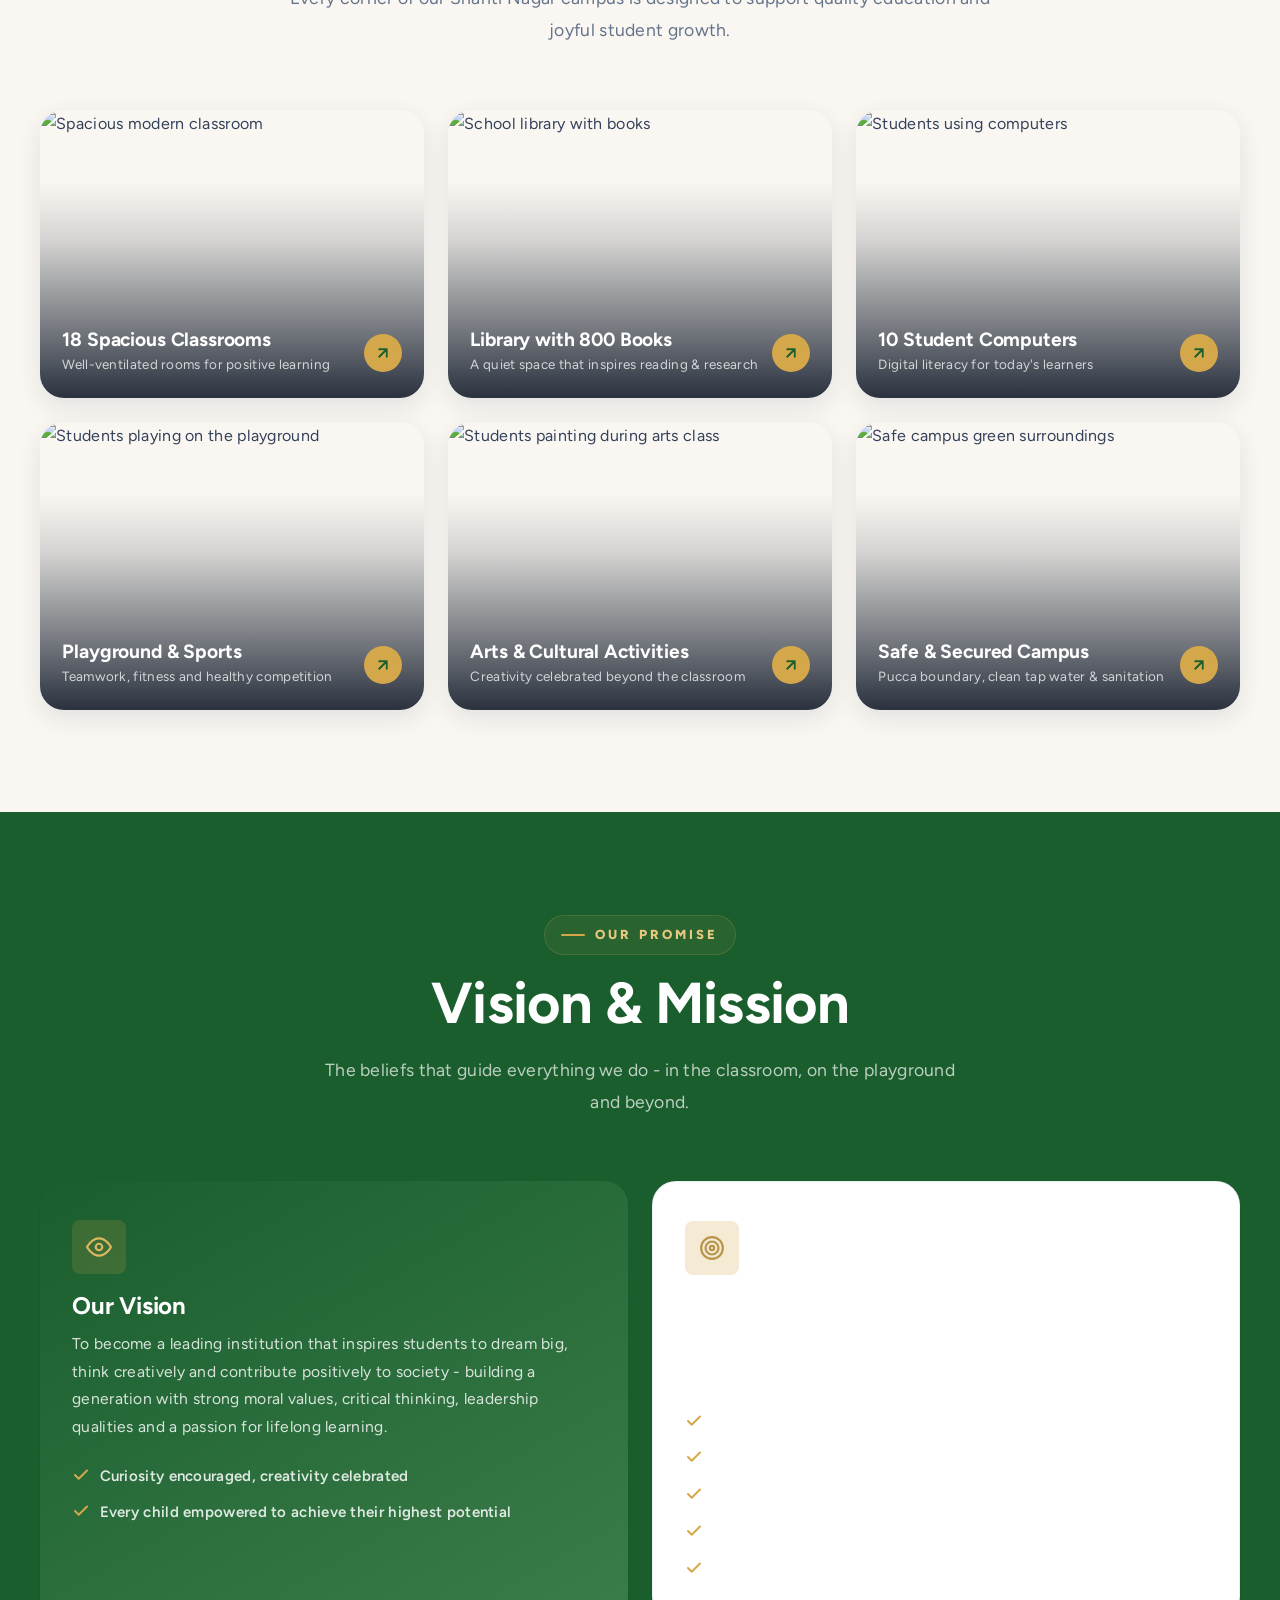
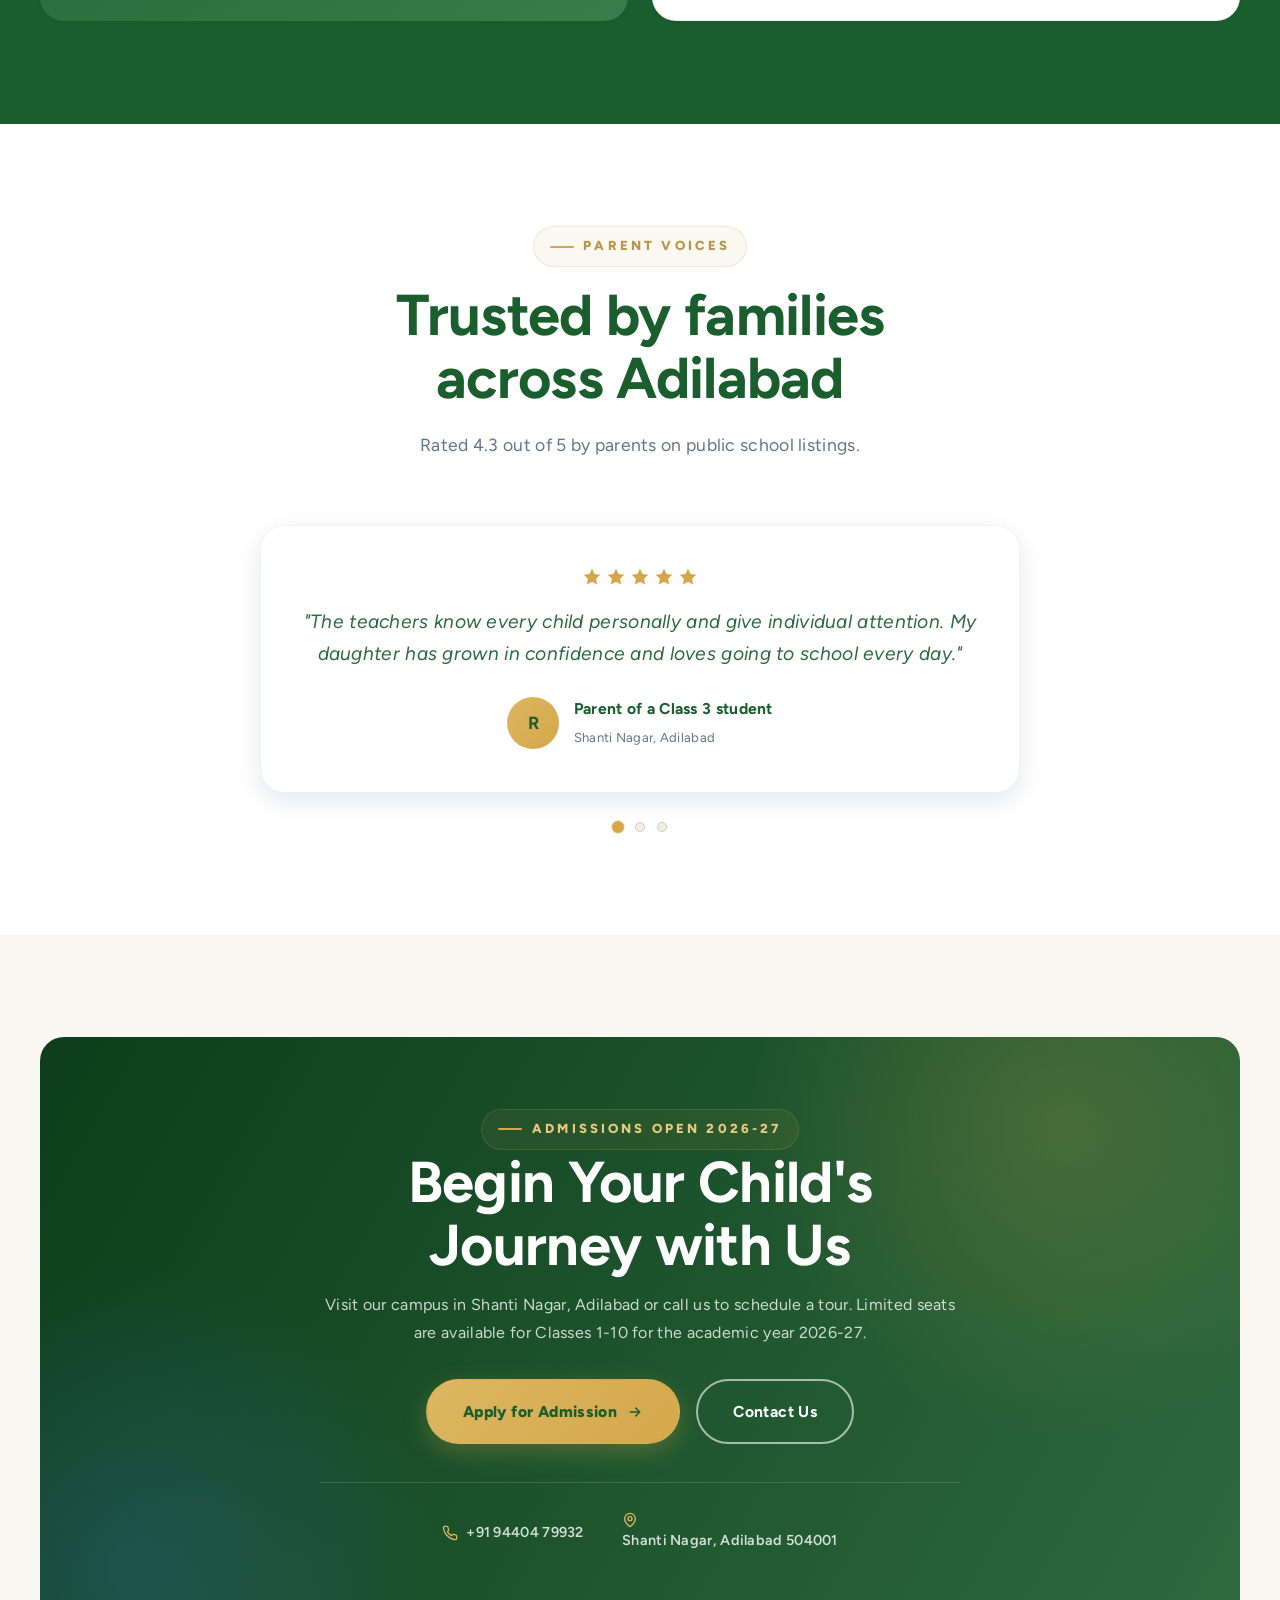
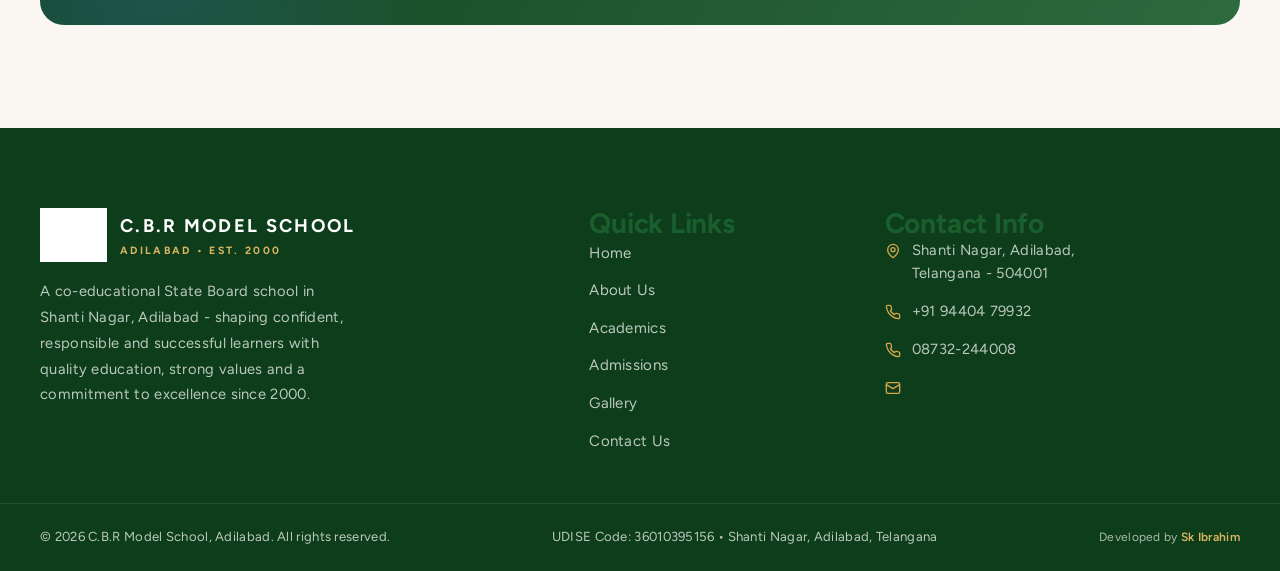
==== commit 72bf666c: "Import Figtree font and apply globally to typography Co-authored-by: Copilot <223556219+Copilot@user" ====
--- a/index.html
+++ b/index.html
@@ -26,6 +26,7 @@
   <!-- Google Fonts -->
   <link rel="preconnect" href="https://fonts.googleapis.com">
   <link rel="preconnect" href="https://fonts.gstatic.com" crossorigin>
+  <link href="https://fonts.googleapis.com/css2?family=Figtree:wght@300;400;500;600;700;800&display=swap" rel="stylesheet">
   <link href="https://fonts.googleapis.com/css2?family=Fraunces:ital,opsz,wght@0,9..144,400;0,9..144,500;0,9..144,600;0,9..144,700;1,9..144,400;1,9..144,600&family=Plus+Jakarta+Sans:wght@400;500;600;700;800&display=swap" rel="stylesheet">
 
   <!-- Stylesheets -->
--- a/css/variables.css
+++ b/css/variables.css
@@ -36,8 +36,8 @@
   --danger-bg: #f5e8eb;
 
   /* Typography */
-  --font-display: 'Fraunces', 'Georgia', serif;
-  --font-body: 'Plus Jakarta Sans', 'Segoe UI', sans-serif;
+  --font-display: 'Figtree', 'Figtree Fallback', system-ui, sans-serif;
+  --font-body: 'Figtree', 'Figtree Fallback', system-ui, sans-serif;
 
   /* Enhanced typography scales for premium feel */
   --fs-hero: clamp(2.8rem, 7vw, 4.8rem);
